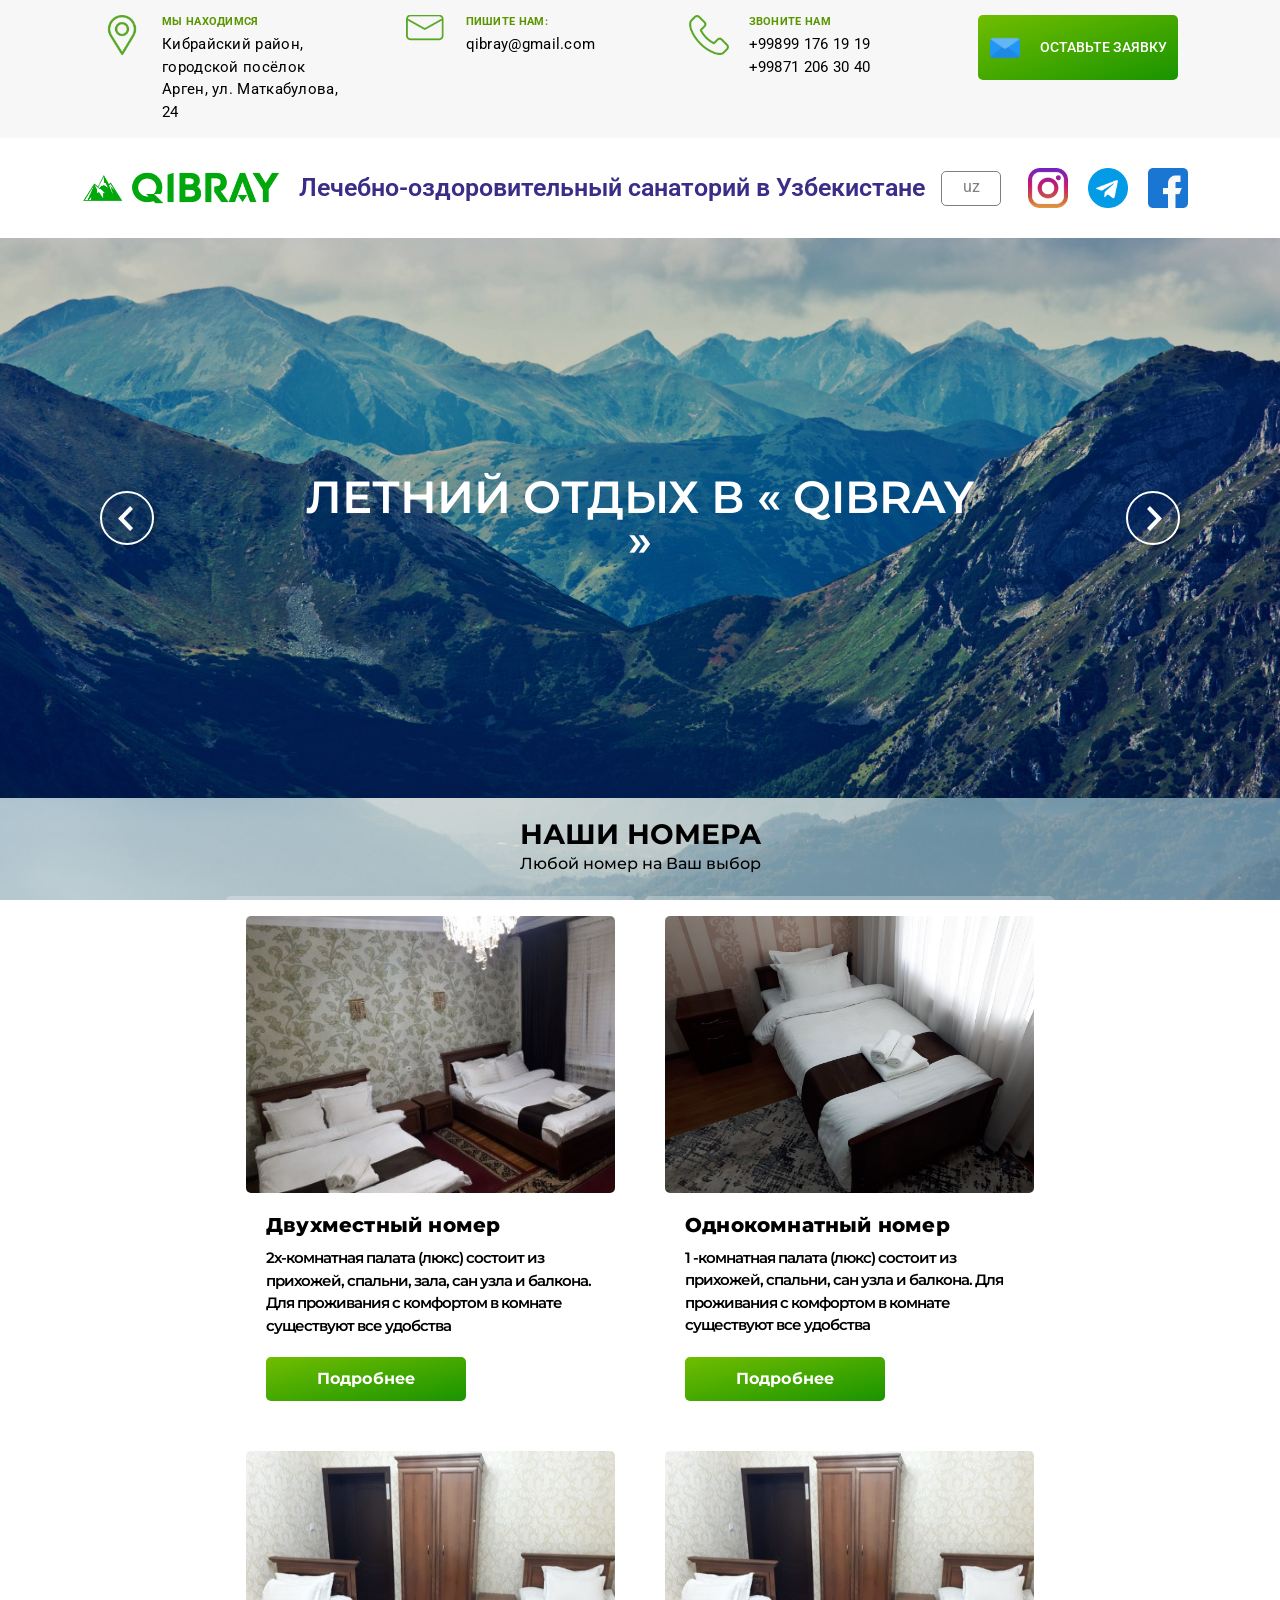
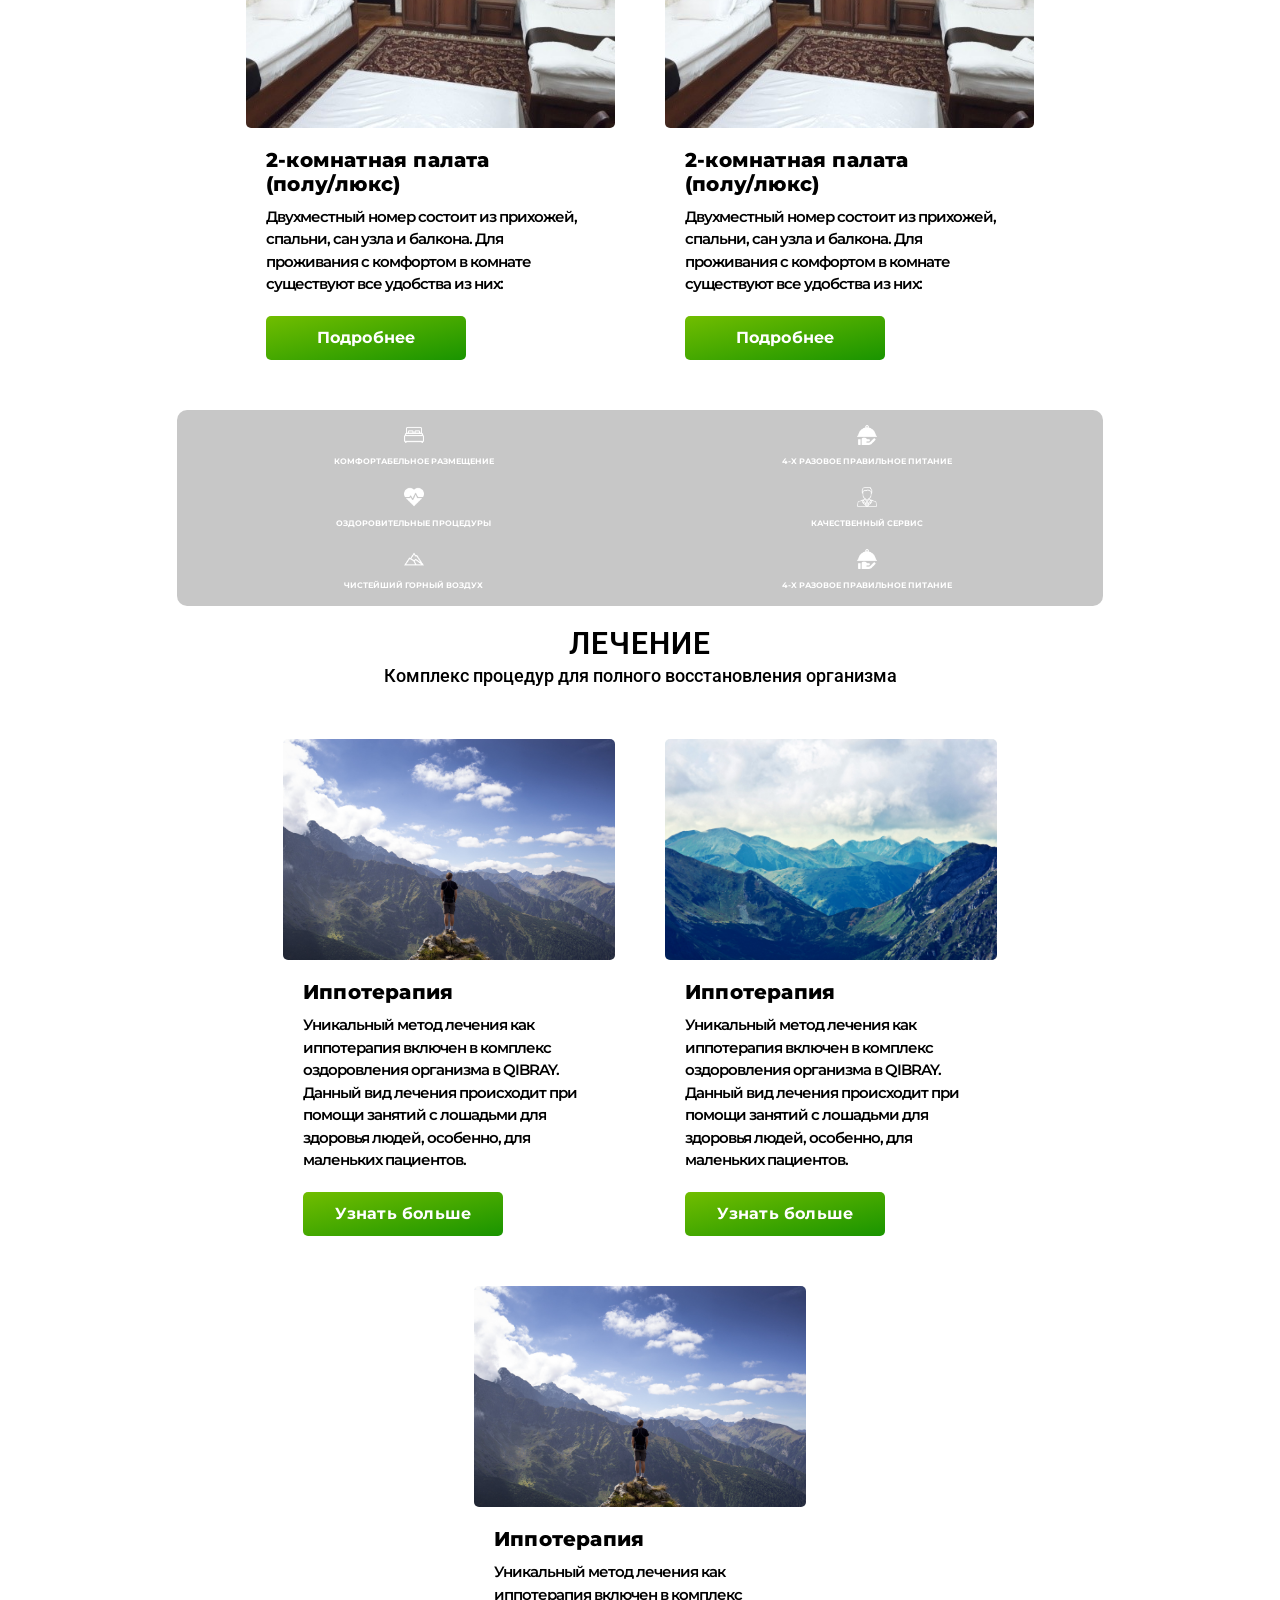
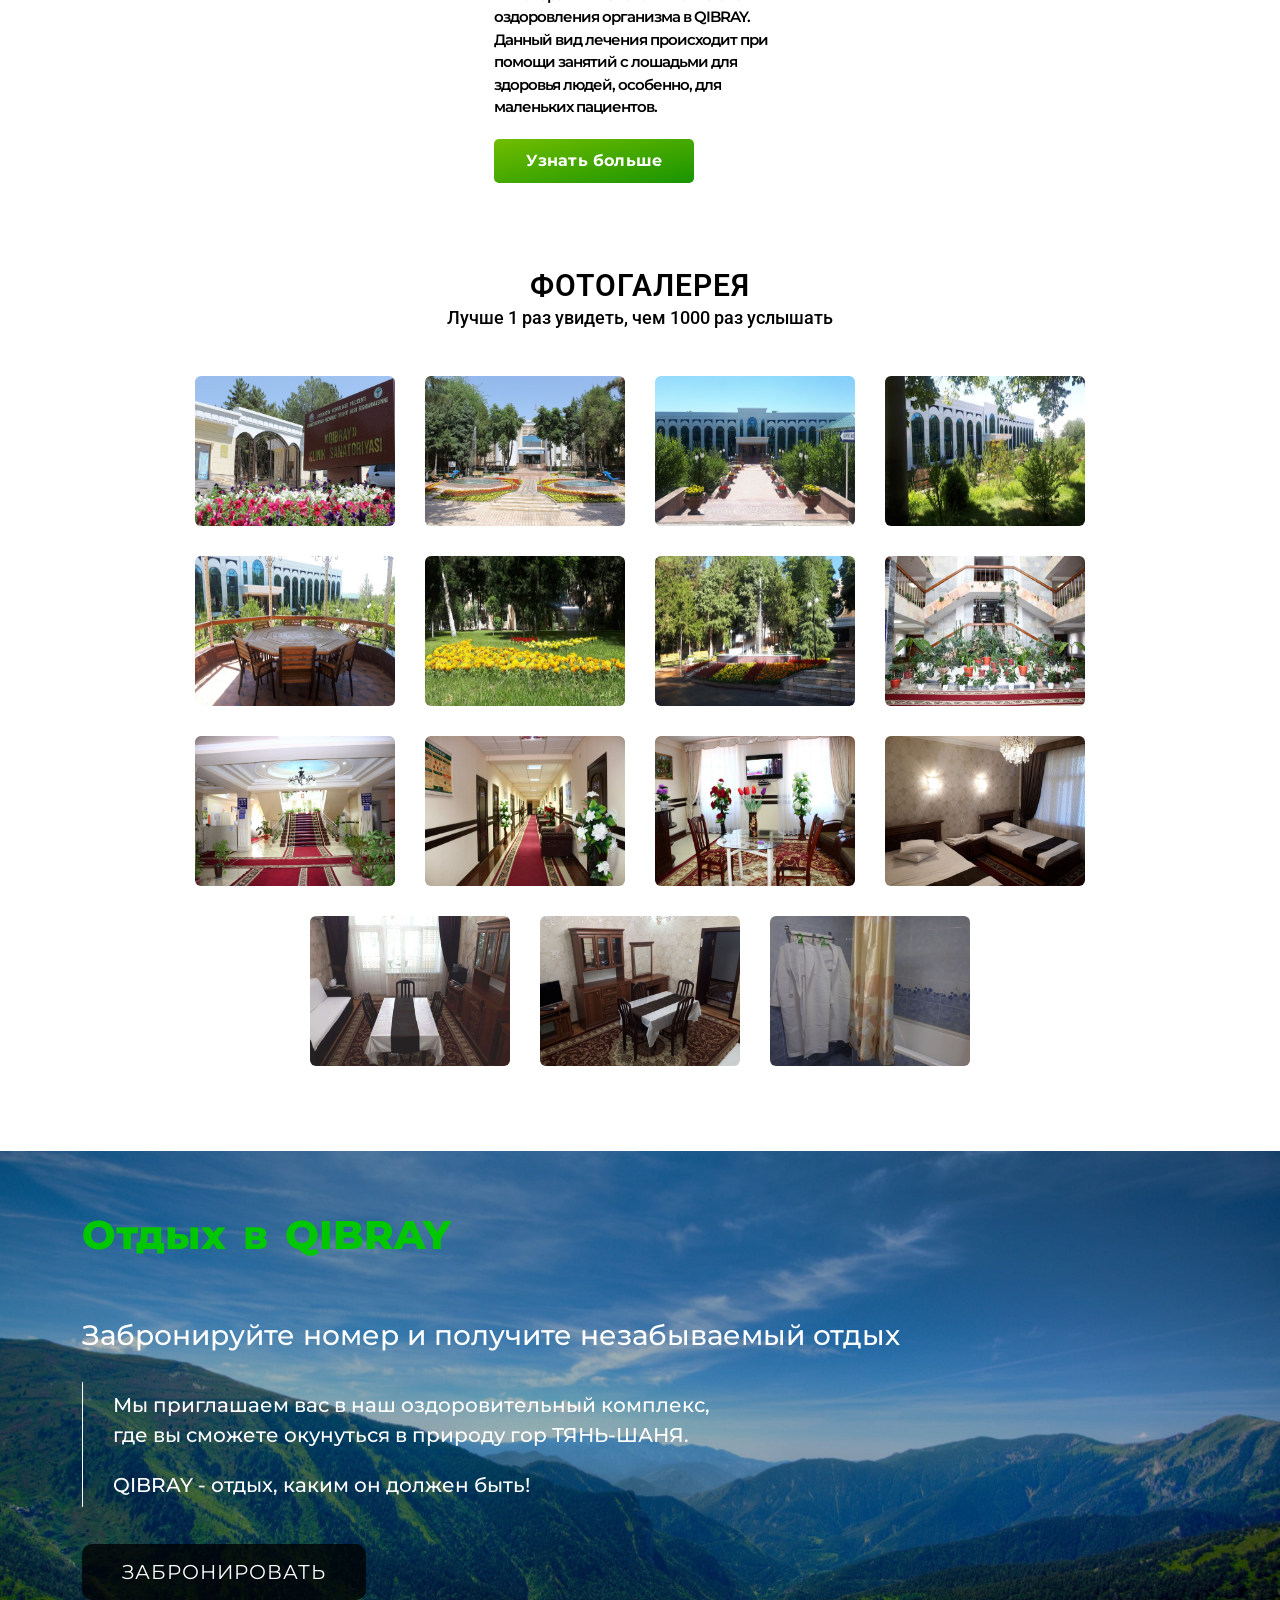
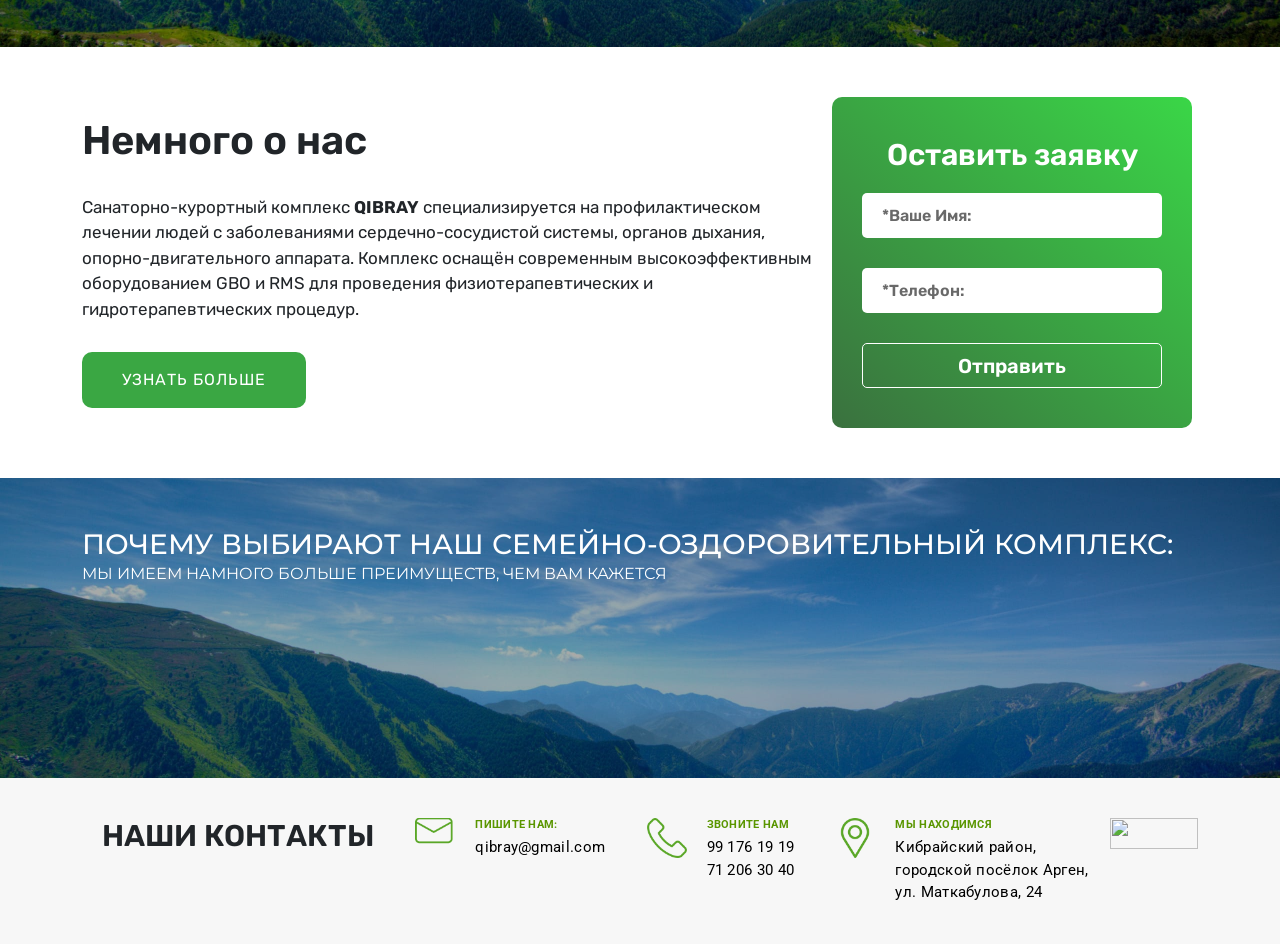
==== html/index.html @ 4b9862e5 "change link instagram" ====
<!DOCTYPE html>
<html lang="ru">

<head>
    <meta charset="UTF-8">
    <!-- <meta name="theme-color" content="#1e1043"> -->
    <meta name="theme-color" content="#201F1F">
    <meta name="msapplication-navbutton-color" content="#201F1F">
    <meta name="apple-mobile-web-app-status-bar-style" content="#201F1F">
    <meta name="viewport" content="width=device-width, initial-scale=1.0">
    <meta content="QIBRAy, Санаторий">
    <link rel="shortcut icon" href="img/logotitle1.png" />
    <title>Qibray - Санаторий</title>
    <!-- ===========CCЫЛКИ================= -->
    <script src="https://cdn.jsdelivr.net/npm/js-cookie@2/src/js.cookie.min.js"></script>
    <link href="https://cdn.jsdelivr.net/npm/bootstrap@5.0.2/dist/css/bootstrap.min.css" rel="stylesheet"
        integrity="sha384-EVSTQN3/azprG1Anm3QDgpJLIm9Nao0Yz1ztcQTwFspd3yD65VohhpuuCOmLASjC" crossorigin="anonymous">
    <link rel="stylesheet" href="https://unpkg.com/swiper/swiper-bundle.css" />
    <link rel="stylesheet" href="https://unpkg.com/swiper/swiper-bundle.min.css" />

    <script src="https://unpkg.com/swiper/swiper-bundle.js"></script>
    <script src="https://unpkg.com/swiper/swiper-bundle.min.js"></script>
    <!-- ===========ШРИФТЫ================= -->
    <link rel="preconnect" href="https://fonts.googleapis.com">
    <link rel="preconnect" href="https://fonts.gstatic.com" crossorigin>
    <link href="https://fonts.googleapis.com/css2?family=Roboto:wght@500&display=swap" rel="stylesheet">
    <!-- font-family: 'Roboto', sans-serif; -->
    <link rel="preconnect" href="https://fonts.googleapis.com">
    <link rel="preconnect" href="https://fonts.gstatic.com" crossorigin>
    <link href="https://fonts.googleapis.com/css2?family=Lobster&display=swap" rel="stylesheet">
    <!-- font-family: 'Lobster', cursive; -->
    <link rel="preconnect" href="https://fonts.googleapis.com">
    <link rel="preconnect" href="https://fonts.gstatic.com" crossorigin>
    <link href="https://fonts.googleapis.com/css2?family=Source+Sans+Pro:wght@600&display=swap" rel="stylesheet">
    <!-- font-family: 'Source Sans Pro', sans-serif; -->
    <link rel="preconnect" href="https://fonts.googleapis.com">
    <link rel="preconnect" href="https://fonts.gstatic.com" crossorigin>
    <link href="https://fonts.googleapis.com/css2?family=Rubik:wght@400&display=swap" rel="stylesheet">
    <!-- font-family: 'Rubik', sans-serif; -->
    <link rel="preconnect" href="https://fonts.googleapis.com">
    <link rel="preconnect" href="https://fonts.gstatic.com" crossorigin>
    <link href="https://fonts.googleapis.com/css2?family=Montserrat:wght@300;400;500;600;700;800;900&display=swap"
        rel="stylesheet">
    <!-- font-family: 'Montserrat', sans-serif; -->
    <!-- ============================================== -->
    <link rel="stylesheet" href="https://cdn.jsdelivr.net/npm/@fancyapps/ui/dist/fancybox.css" />

    <link rel="stylesheet" href="css/style-min.css">
    <link rel="stylesheet" href="css/menu.css">
    <!-- <link rel="stylesheet" href="css/animate.css"> -->

    <script defer src="js/jquery-3.2.1.min.js"></script>
    <script defer src="js/script.js"></script>
    <script src="https://cdn.jsdelivr.net/npm/@fancyapps/ui@4.0/dist/fancybox.umd.js"></script>

    <script src="js/wow.min.js"></script>
    <script>
        new WOW({
            mobile: false,       // default
        }).init();
    </script>
</head>

<body>

    <div class="header">
        <content>
            <input id="hamburger" class="hamburger" type="checkbox" />
            <label class="hamburger" for="hamburger">
                <i></i>
                <text>
                    <close>close</close>
                    <open>Меню</open>
                </text>
            </label>
            
            <div class="drawer-list">
                <ul>
                    <li><a class="social_ico" href="#"><img src="img/soc1.png" alt="">INSTAGRAM </a></li>
                    <li><a class="social_ico" href="https://t.me/qibraysanatoriy_bot"><img src="img/soc2.png" alt="">TELEGRAM </a></li>
                    <li><a class="social_ico" href="https://t.me/qibraysanatoriy_bot"><img src="img/soc3.png" alt="">FACEBOOK </a></li>
                </ul>
            </div>
        </content>
    </div>

    <header>

        <div class="header_info">
            <div class="container">
                <div class="hid col-3">
                    <div class="hid_icon"><img src="img/placeholder (1).png" alt=""></div>
                    <div class="hid_text">
                        <h3>МЫ НАХОДИМСЯ</h3>
                        <p>Кибрайский район, городской посёлок Арген, ул. Маткабулова, 24
                        </p>
                    </div>
                </div>
                <div class="hid col-3">
                    <div class="hid_icon"><img src="img/letter.png" alt=""></div>
                    <div class="hid_text">
                        <h3>
                            ПИШИТЕ НАМ:</h3>
                        <p>qibray@gmail.com
                        </p>
                    </div>
                </div>
                <div class="hid col-3">
                    <div class="hid_icon"><img src="img/telephone.png" alt=""></div>
                    <div class="hid_text">
                        <h3>звоните НАМ</h3>

                        <p>
                            +99899 176 19 19 <br>
                            +99871 206 30 40
                        </p>
                    </div>
                </div>
                <div class="hid col-3">
                    <a href="#about">
                        <div class="hid_icon"><img src="img/email.png" alt=""></div>
                        <h3>Оставьте заявку</h3>
                    </a>
                </div>

            </div>
        </div>
        <nav class="header_nav">
            <div class="container">
                <div class="logo"><img src="img/logo.png" alt=""></div>
                <h3 class="menu_h3">Лечебно-оздоровительный санаторий в Узбекистане</h3>
                <a href="#" class="lang">uz</a>
                <div class="nav_media">
                    <a href="#" class="nav_icon"><img src="img/soc1.png" alt=""></a>
                    <a href="https://t.me/qibraysanatoriy_bot" class="nav_icon"><img src="img/soc2.png" alt=""></a>
                    <a href="#" class="nav_icon"><img src="img/soc3.png" alt=""></a>
                </div>
            </div>


            <!-- <div class="social-media">
                    <a class="social" href="#"><img title="INSTAGRAM" src="img/soc1.png" alt=""></a>
                    <a class="social" href="#"><img title="FACEBOOK" src="img/soc2.png" alt=""></a>
                    <a class="social" href="#"><img title="TELEGRAM" src="img/soc3.png" alt=""></a>
                </div> -->


        </nav>

    </header>
    <main>
        <section class="slider class=" body1_right">
            <!-- <section class="slider class="body1_right parallax-window col-lg-6" data-parallax="scroll"
        data-image-src="./img/photo_2021-06-19_11-27-33.jpg"> -->

            <div class="swiper-container">
                <!-- Additional required wrapper -->
                <div class="swiper-wrapper">
                    <!-- Slides -->
                    <div class="swiper-slide ss1">
                        <!-- <div class="slide-img"><img class="header-slider-image" src="img/Rectangle 7.png" alt="">
                            </div> -->
                        <div class="slide-text">
                            <h4>ЛЕТНИЙ ОТДЫХ В « QIBRAY »</h4>
                            <!-- <p>Функциональные возможности: <br>
                                    • определение потребленного тепла на основании измерения расхода теплоносителя в
                                    прямом или обратном трубопроводах и температур на прямом и обратном трубопроводе;
                                    <br>
                                    • отображение текущей измерительной и архивной информации, а также зафиксированных
                                    нештатных состояний теплосистемы на индикаторе прибора; <br>
                                </p>
                                <a href="#">Подробнее</a> -->
                        </div>
                    </div>
                    <div class="swiper-slide ss2">
                        <!-- <div class="slide-img"><img class="header-slider-image" src="img/Rectangle 7.png" alt="">
                            </div> -->
                        <div class="slide-text">
                            <h4>Санаторий - « Qibray » - это место, где Вы сможете поправить свое здоровье, зарядиться
                                энергией и положительными эмоциями, оздоровиться и подлечиться.</h4>
                            <!-- <p>Функциональные возможности: <br>
                                    • определение потребленного тепла на основании измерения расхода теплоносителя в
                                </p>
                                <a href="#">Подробнее</a> -->
                        </div>
                    </div>
                </div>

                <!-- If we need navigation buttons -->
            </div>
            <div class="swiper-button-prev"><img src="img/arrow-left.png" alt=""></div>
            <div class="swiper-button-next"><img src="img/arrow-right.png" alt=""></div>

        </section>


        <section class="numbers">
            <div class="container">
                <div class="numbers_div row">
                    <div class="left_text">
                        <h3>НАШИ НОМЕРА</h3>
                        <p>Любой номер на Ваш выбор</p>
                    </div>
                    <div class="num_left col-9">
                        <div class="num_item">
                            <img src="img/1lux.jpg" class="card-img-top" alt="...">
                            <div class="num_body">
                                <h3>Двухместный номер</h3>
                                <p>2х-комнатная палата (люкс) состоит из прихожей, спальни, зала, сан узла и балкона.
                                    Для проживания с комфортом в комнате существуют все удобства</p>
                                <a href="2lux.html">Подробнее</a>
                            </div>
                        </div>
                        <div class="num_item">
                            <img src="img/1plux.png" class="card-img-top" alt="...">
                            <div class="num_body">
                                <h3>Однокомнатный номер</h3>
                                <p>1 -комнатная палата (люкс) состоит из прихожей, спальни, сан узла и балкона. 
                                    Для проживания с комфортом в комнате существуют все удобства</p>
                                <a href="1lux.html">Подробнее</a>
                            </div>
                        </div>
                        <div class="num_item">
                            <img src="img/1polulux.jpg" class="card-img-top" alt="...">
                            <div class="num_body">
                                <h3>2-комнатная палата <br>(полу/люкс)</h3>
                                <p>Двухместный номер состоит из прихожей, спальни, сан узла и балкона.
                                    Для проживания с комфортом в комнате существуют все удобства из них:
                                    </p>
                                <a href="2polulux.html">Подробнее</a>
                            </div>
                        </div>
                        <div class="num_item">
                            <img src="img/1polulux.jpg" class="card-img-top" alt="...">
                            <div class="num_body">
                                <h3>2-комнатная палата <br>(полу/люкс)</h3>
                                <p>Двухместный номер состоит из прихожей, спальни, сан узла и балкона.
                                    Для проживания с комфортом в комнате существуют все удобства из них:
                                    </p>
                                <a href="2polulux.html">Подробнее</a>
                            </div>
                        </div>
                        

                    </div>
                    <div class="num_right2">

                        <div class="nr_div">
                            <div class="nr_icon">
                                <img src="img/double-bed.png" alt="">
                                <p>Комфортабельное размещение</p>
                            </div>
                            <div class="nr_icon">
                                <img src="img/restaurant.png" alt="">
                                <p>4-x разовое правильное питание</p>
                            </div>
                            <div class="nr_icon">
                                <img src="img/cardiogram.png" alt="">
                                <p>Оздоровительные процедуры</p>
                            </div>
                            <div class="nr_icon">
                                <img src="img/manager.png" alt="">
                                <p>Качественный сервис</p>
                            </div>
                            <div class="nr_icon">
                                <img src="img/mountain.png" alt="">
                                <p>Чистейший горный воздух</p>
                            </div>
                            <div class="nr_icon">
                                <img src="img/restaurant.png" alt="">
                                <p>4-x разовое правильное питание</p>
                            </div>
                        </div>
                    </div>
                    <div class="num_right col-3">
                        <h3>НАШИ НОМЕРА</h3>
                        <p>Любой номер на Ваш выбор</p>

                        <div class="nr_div">
                            <div class="nr_icon">
                                <img src="img/double-bed.png" alt="">
                                <p>Комфортабельное размещение</p>
                            </div>
                            <div class="nr_icon">
                                <img src="img/restaurant.png" alt="">
                                <p>4-x разовое правильное питание</p>
                            </div>
                            <div class="nr_icon">
                                <img src="img/cardiogram.png" alt="">
                                <p>Оздоровительные процедуры</p>
                            </div>
                            <div class="nr_icon">
                                <img src="img/manager.png" alt="">
                                <p>Качественный сервис</p>
                            </div>
                            <div class="nr_icon">
                                <img src="img/mountain.png" alt="">
                                <p>Чистейший горный воздух</p>
                            </div>
                        </div>
                    </div>
                </div>

                <div class="health">
                    <div class="health_txt">
                        <h3>ЛЕЧЕНИЕ</h3>
                        <p>Комплекс процедур для полного восстановления организма</p>
                    </div>

                    <div class="health_div">

                        <div class="num_item col-4">
                            <img src="img/man-1209275_1920.jpg" class="card-img-top" alt="...">
                            <div class="num_body">
                                <h3>Иппотерапия</h3>
                                <p>Уникальный метод лечения как иппотерапия включен в комплекс оздоровления организма в
                                    QIBRAY. Данный вид лечения происходит при помощи занятий с лошадьми для
                                    здоровья людей, особенно, для маленьких пациентов. </p>
                                <a href="#">Узнать больше </a>
                            </div>
                        </div>
                        <div class="num_item col-4">
                            <img src="img/mountains-nature-landscape-min.jpg" class="card-img-top" alt="...">
                            <div class="num_body">
                                <h3>Иппотерапия</h3>
                                <p>Уникальный метод лечения как иппотерапия включен в комплекс оздоровления организма в
                                    QIBRAY. Данный вид лечения происходит при помощи занятий с лошадьми для
                                    здоровья людей, особенно, для маленьких пациентов. </p>
                                <a href="#">Узнать больше </a>
                            </div>
                        </div>
                        <div class="num_item col-4">
                            <img src="img/man-1209275_1920.jpg" class="card-img-top" alt="...">
                            <div class="num_body">
                                <h3>Иппотерапия</h3>
                                <p>Уникальный метод лечения как иппотерапия включен в комплекс оздоровления организма в
                                    QIBRAY. Данный вид лечения происходит при помощи занятий с лошадьми для
                                    здоровья людей, особенно, для маленьких пациентов. </p>
                                <a href="#">Узнать больше </a>
                            </div>
                        </div>

                    </div>

                </div>

                <div class="galery">
                    <div class="health_txt">
                        <h3>ФОТОГАЛЕРЕЯ</h3>
                        <p> Лучше 1 раз увидеть, чем 1000 раз услышать </p>
                    </div>

                    <div class="gallery_div flex flex-wrap justify-center max-w-5xl mx-auto px-6">
                        <a data-fancybox="gallery" href="img/galery1.jpg">
                            <img class="rounded" src="img/galery1.jpg" alt="">
                        </a>       
                        <a data-fancybox="gallery" href="img/galery2.jpg">
                            <img class="rounded" src="img/galery2.jpg" alt="">
                        </a>
                        <a data-fancybox="gallery" href="img/galery3.jpg">
                            <img class="rounded" src="img/galery3.jpg" alt="">
                        </a>       
                        <a data-fancybox="gallery" href="img/galery4.jpg">
                            <img class="rounded" src="img/galery4.jpg" alt="">
                        </a>
                        <a data-fancybox="gallery" href="img/galery5.jpg">
                            <img class="rounded" src="img/galery5.jpg" alt="">
                        </a>       
                        <a data-fancybox="gallery" href="img/galery6.jpg">
                            <img class="rounded" src="img/galery6.jpg" alt="">
                        </a>
                        <a data-fancybox="gallery" href="img/galery7.jpg">
                            <img class="rounded" src="img/galery7.jpg" alt="">
                        </a>       
                        <a data-fancybox="gallery" href="img/galery8.jpg">
                            <img class="rounded" src="img/galery8.jpg" alt="">
                        </a>
                        <a data-fancybox="gallery" href="img/galery9.jpg">
                            <img class="rounded" src="img/galery9.jpg" alt="">
                        </a>       
                        <a data-fancybox="gallery" href="img/galery10.jpg">
                            <img class="rounded" src="img/galery10.jpg" alt="">
                        </a>
                        <a data-fancybox="gallery" href="img/galery11.jpg">
                            <img class="rounded" src="img/galery11.jpg" alt="">
                        </a>
                        <a data-fancybox="gallery" href="img/galery12.jpg">
                            <img class="rounded" src="img/galery12.jpg" alt="">
                        </a>       
                        <a data-fancybox="gallery" href="img/galery13.jpg">
                            <img class="rounded" src="img/galery13.jpg" alt="">
                        </a>
                        <a data-fancybox="gallery" href="img/galery14.jpg">
                            <img class="rounded" src="img/galery14.jpg" alt="">
                        </a>       
                        <a data-fancybox="gallery" href="img/galery15.jpg">
                            <img class="rounded" src="img/galery15.jpg" alt="">
                        </a>
                        
                    </div>
                    <!-- <a href="#">Смотреть все фото</a> -->
                </div>

            </div>
        </section>



        <section class="rest">
            <div class="container">
                <div class="rest_div">
                    <h2>Отдых в QIBRAY</h2>
                    <h3>Забронируйте номер и получите незабываемый отдых</h3>
                    <div class="rest_p">
                        <div class="rest_p_left"></div>
                        <div class="rest_p_right">
                            <p>Мы приглашаем вас в наш оздоровительный комплекс, <br> где вы сможете окунуться в природу
                                гор
                                ТЯНЬ-ШАНЯ.

                            </p>
                            <p>
                                QIBRAY - отдых, каким он должен быть!
                            </p>
                        </div>
                    </div>
                    <div class="rest_button">
                        <a href="#about">Забронировать</a>
                    </div>
                </div>
            </div>
        </section>



        <section id="about" class="about">
            <div class="container">
                <div class="about_left col-8">
                    <h3>Немного о нас</h3>
                    <p>Санаторно-курортный комплекс <b>QIBRAY</b> специализируется на профилактическом лечении людей с
                        заболеваниями сердечно-сосудистой системы, органов дыхания, опорно-двигательного аппарата.
                        Комплекс оснащён современным высокоэффективным оборудованием GBO и RMS для проведения
                        физиотерапевтических и гидротерапевтических процедур.</p>
                    <a href="#">Узнать больше</a>
                </div>
                <div class="about_right col-4">
                    <form action="">
                        <h3>Оставить заявку</h3>
                        <input type="text" placeholder="*Ваше Имя:">
                        <input type="text" placeholder="*Телефон:">
                        <button type="submit">Отправить</button>
                    </form>
                </div>
            </div>
        </section>



        <script type="text/javascript" charset="utf-8" async
            src="https://api-maps.yandex.ru/services/constructor/1.0/js/?um=constructor%3A19aa4074fd13e73448bd9f8eef3f9282cca11b178b167b86e847f05839a9872f&amp;width=100%25&amp;height=400&amp;lang=ru_RU&amp;scroll=false"></script>

        <section class="contact">

        </section>

        <section class="otz">
            <div class="container">

            </div>
        </section>

        <section class="why">
            <div class="why_bg">
                <div class="container">
                    <h3>ПОЧЕМУ ВЫБИРАЮТ НАШ
                        СЕМЕЙНО-ОЗДОРОВИТЕЛЬНЫЙ КОМПЛЕКС:</h3>
                    <p>МЫ ИМЕЕМ НАМНОГО БОЛЬШЕ ПРЕИМУЩЕСТВ, ЧЕМ ВАМ КАЖЕТСЯ</p>

                    <div class="why_container">

                        

                    </div>
                </div>
            </div>
        </section>

        <div class="footer_info">
            <div class="container">
                <div class="hid ">
                    <h2>НАШИ
                        КОНТАКТЫ</h2>
                </div>
                <div class="hid ">
                    <div class="hid_icon"><img src="img/letter.png" alt=""></div>
                    <div class="hid_text">
                        <h3>
                            ПИШИТЕ НАМ:</h3>
                        <p>qibray@gmail.com
                        </p>
                    </div>
                </div>
                <div class="hid ">
                    <div class="hid_icon"><img src="img/telephone.png" alt=""></div>
                    <div class="hid_text">
                        <h3>звоните НАМ</h3>

                        <p>
                            99 176 19 19 <br>
                            71 206 30 40
                        </p>
                    </div>
                </div>
                <div class="hid ">
                    <div class="hid_icon"><img src="img/placeholder (1).png" alt=""></div>
                    <div class="hid_text">
                        <h3>МЫ НАХОДИМСЯ</h3>
                        <p>Кибрайский район, <br> городской посёлок Арген, <br> ул. Маткабулова, 24
                        </p>
                    </div>
                </div>
                <!--LiveInternet counter--><a href="https://www.liveinternet.ru/click"
target="_blank"><img id="licnt54A3" width="88" height="31" style="border:0" 
title="LiveInternet: показано число просмотров за 24 часа, посетителей за 24 часа и за сегодня"
src="[data-uri]"
alt=""/></a><script>(function(d,s){d.getElementById("licnt54A3").src=
"https://counter.yadro.ru/hit?t15.6;r"+escape(d.referrer)+
((typeof(s)=="undefined")?"":";s"+s.width+"*"+s.height+"*"+
(s.colorDepth?s.colorDepth:s.pixelDepth))+";u"+escape(d.URL)+
";h"+escape(d.title.substring(0,150))+";"+Math.random()})
(document,screen)</script><!--/LiveInternet-->


            </div>
        </div>




    </main>



    <!-- ============================================== -->


    <script src="https://ajax.googleapis.com/ajax/libs/jquery/1.11.0/jquery.min.js"></script>
    <script src="js/parallax.min.js"></script>

    <script src="https://code.jquery.com/jquery-3.2.1.slim.min.js"
        integrity="sha384-KJ3o2DKtIkvYIK3UENzmM7KCkRr/rE9/Qpg6aAZGJwFDMVNA/GpGFF93hXpG5KkN"
        crossorigin="anonymous"></script>
    <script src="https://cdn.jsdelivr.net/npm/bootstrap@5.0.2/dist/js/bootstrap.bundle.min.js"
        integrity="sha384-MrcW6ZMFYlzcLA8Nl+NtUVF0sA7MsXsP1UyJoMp4YLEuNSfAP+JcXn/tWtIaxVXM"
        crossorigin="anonymous"></script>



</body>

</html>
---- html/css/style-min.css ----
*{margin:0;padding:0;-webkit-box-sizing:border-box!important;box-sizing:border-box!important}html::-webkit-scrollbar{width:7px;background-color:#000}html::-webkit-scrollbar-thumb{border-radius:10px;background-color:#fff}h1,h2,h3,h4,h5,p{margin-bottom:0}body{background-attachment:fixed}.parallax-window{background:0 0}.hamburger,.menu{color:#000!important}.hamburger__label::before{background:#000!important}.bg-light,.navbar-light{background:0 0!important}.menu__link:hover{color:#ffe600;text-decoration:none}.header{display:none}header .header_info{padding:15px 0;background:rgba(206,206,206,.171)}header .header_info .container{display:-webkit-box;display:-ms-flexbox;display:flex;-webkit-box-pack:justify;-ms-flex-pack:justify;justify-content:space-between;-webkit-box-align:start;-ms-flex-align:start;align-items:flex-start}header .header_info .container .hid{-webkit-box-align:start;-ms-flex-align:start;align-items:flex-start;padding:0 20px}header .header_info .container .hid .hid_icon,header .header_info .container .hid a .hid_icon{margin-right:20px}header .header_info .container .hid .hid_icon img{width:40px;height:40px}header .header_info .container .hid,header .header_info .container .hid .hid_text,header .header_info .container .hid a{display:-webkit-box;display:-ms-flexbox;display:flex;-webkit-box-pack:center;-ms-flex-pack:center;justify-content:center}header .header_info .container .hid .hid_text{-webkit-box-align:start;-ms-flex-align:start;align-items:flex-start;-webkit-box-orient:vertical;-webkit-box-direction:normal;-ms-flex-direction:column;flex-direction:column}header .header_info .container .hid .hid_text h3{font-family:'Roboto',sans-serif;color:#5a9600;letter-spacing:.3px;text-transform:uppercase;font-size:11px;font-weight:700;margin-bottom:5px}header .header_info .container .hid .hid_text p{font-family:'Roboto',sans-serif;color:#000;letter-spacing:.3px;font-size:15px;font-weight:400}header .header_info .container .hid a{height:65px;width:200px;background:-webkit-gradient(linear,left top,right bottom,from(#71bd00),to(#199400));background:-o-linear-gradient(top left,#71bd00 0,#199400 100%);background:linear-gradient(to bottom right,#71bd00 0,#199400 100%);text-decoration:none;border-radius:5px;-webkit-box-align:center;-ms-flex-align:center;align-items:center}.footer_info .container .hid a .hid_icon img,header .header_info .container .hid a .hid_icon img{width:30px;height:30px}.footer_info .container .hid a h3,header .header_info .container .hid a h3{font-size:14px;color:#fff;font-family:'Roboto',sans-serif;text-transform:uppercase}.numbers .container .numbers_div .num_left .num_item .num_body a:hover,header .header_info .container .hid a:hover{background:-webkit-gradient(linear,left top,right bottom,from(#199400),to(#71bd00));background:-o-linear-gradient(top left,#199400 0,#71bd00 100%);background:linear-gradient(to bottom right,#199400 0,#71bd00 100%)}header .header_info .container .hid:last-child{display:-webkit-box;display:-ms-flexbox;display:flex;-webkit-box-pack:end;-ms-flex-pack:end;justify-content:flex-end;-webkit-box-align:center;-ms-flex-align:center;align-items:center}header .header_nav{padding:10px;width:100%}header .header_nav .container{display:-webkit-box;display:-ms-flexbox;display:flex;-webkit-box-pack:justify;-ms-flex-pack:justify;justify-content:space-between;-webkit-box-align:center;-ms-flex-align:center;align-items:center;-ms-flex-wrap:wrap;flex-wrap:wrap}header .header_nav .container .lang{text-decoration:none;width:60px;padding-bottom:2px;height:35px;text-align:center;border:1px #7f7f7f solid;border-radius:5px;color:#7f7f7f;font-family:'Roboto',sans-serif;font-size:16px;-webkit-transition:.3s;-o-transition:.3s;transition:.3s}header .header_nav .container .lang:hover{background:#7f7f7f;color:#fff}header .header_nav .container .lang,header .header_nav .logo,header .header_nav .nav_media{display:-webkit-box;display:-ms-flexbox;display:flex;-webkit-box-pack:center;-ms-flex-pack:center;justify-content:center;-webkit-box-align:center;-ms-flex-align:center;align-items:center}header .header_nav .logo img{width:200px;height:80px}header .header_nav h3{font-family:'Roboto',sans-serif;font-weight:600;font-size:25px;color:#392d88;text-align:center}header .header_nav .nav_media .nav_icon{margin-left:10px;margin-right:10px}header .header_nav .nav_media .nav_icon img{width:40px!important;height:40px!important}header .header_nav .social-media{margin-right:80px}header .header_nav .social-media .social img{width:40px;height:40px;margin-left:10px;margin-right:10px}.line1{width:100px;height:10px;background:#fff;margin-bottom:20px}.body1,.body1 .body1_left .body1_dark{display:-webkit-box;display:-ms-flexbox;display:flex}.body1,.body1 .body1_left{-ms-flex-wrap:wrap;flex-wrap:wrap}.body1{-webkit-box-align:center;-ms-flex-align:center;align-items:center;height:500px}.body1 .body1_left{background:url(../img/oziel-gomez-b7TDOdBVewY-unsplash-min-scaled.jpg) 0 0/cover no-repeat;width:50%;height:100%}.body1,.body1 .body1_left .body1_dark,.body1 .body1_left .body1_info{-webkit-box-pack:center;-ms-flex-pack:center;justify-content:center}.body1 .body1_left .body1_dark{background:rgba(0,87,19,.377);-webkit-box-align:start;-ms-flex-align:start;align-items:flex-start;-webkit-box-orient:vertical;-webkit-box-direction:normal;-ms-flex-direction:column;flex-direction:column;padding:30px;width:100%;height:100%}.body1 .body1_left h1{font-family:'Lobster',cursive;font-size:30px;margin-bottom:20px;color:#fff}.body1 .body1_left .body1_info{margin-bottom:20px}.body1 .body1_left .body1_info img{width:35px;height:35px;margin-right:10px}.body1 .body1_left .body1_info a,.body1 .body1_left .body1_info h3{text-decoration:none;color:#fff;font-size:18px;font-weight:700}.body1 .body1_left .body1_info a:hover{color:#ffe600}.body1 .body1_right{height:100%;width:50%;background:url(../img/photo_2021-06-19_11-27-28.jpg) 50% 50%/cover}.plus{height:200px;background:rgba(38,133,0,.356)}.body1 .body1_left .body1_info,.slider .container-fluid,.swiper-container .swiper-wrapper{display:-webkit-box;display:-ms-flexbox;display:flex;-webkit-box-align:center;-ms-flex-align:center;align-items:center}.slider .container-fluid{position:relative;-webkit-box-pack:center;-ms-flex-pack:center;justify-content:center}.plus,.swiper-container{width:100%}.swiper-container .swiper-wrapper{-webkit-box-pack:justify;-ms-flex-pack:justify;justify-content:space-between}.swiper-container .swiper-wrapper .swiper-slide{overflow:visible;max-height:560px;min-height:560px;position:relative;z-index:3;width:100%;padding:25px 80px;-webkit-box-sizing:border-box;box-sizing:border-box}.swiper-container .swiper-wrapper .swiper-slide .slide-img img{max-width:508px;max-height:508px}.swiper-container,.swiper-container .swiper-wrapper .swiper-slide,.swiper-container .swiper-wrapper .swiper-slide .slide-text,.swiper-container .swiper-wrapper .swiper-slide .slide-text a{display:-webkit-box;display:-ms-flexbox;display:flex;-webkit-box-pack:center;-ms-flex-pack:center;justify-content:center;-webkit-box-align:center;-ms-flex-align:center;align-items:center}.swiper-container .swiper-wrapper .swiper-slide .slide-text{position:relative;z-index:3;-webkit-box-orient:vertical;-webkit-box-direction:normal;-ms-flex-direction:column;flex-direction:column;font-family:'Montserrat',sans-serif;width:60%}.swiper-container .swiper-wrapper .swiper-slide .slide-text h4{font-style:normal;font-weight:600;font-size:45px;line-height:43px;color:#fff;text-align:center}.swiper-container .swiper-wrapper .swiper-slide .slide-text p{margin-top:20px;font-style:normal;font-weight:400;font-size:18px;line-height:30px;color:#fff}.swiper-container .swiper-wrapper .swiper-slide .slide-text a{margin-top:20px;width:246px;height:59px;background:#e0e0e0;font-style:normal;font-weight:700;font-size:20px;line-height:30px;color:#000;text-decoration:none;-webkit-transition:.3s;-o-transition:.3s;transition:.3s}.swiper-container .swiper-wrapper .swiper-slide .slide-text a:hover{-webkit-box-shadow:0 0 0 2px #ffcc01;box-shadow:0 0 0 2px #ffcc01}.swiper-container .swiper-wrapper .swiper-slide:after{content:'';position:absolute;top:0;left:0;right:0;bottom:0;background:rgba(0,0,0,.2);z-index:2}.slider{padding:0;position:relative}.ss1{background:url(../img/mountains-nature-landscape-min.jpg) 50% 100%/cover}.ss2{background:url(../img/landscape-336542_1920.jpg) 50% 100%/cover}.swiper-button-next,.swiper-button-prev{top:275px;position:absolute;width:54px;height:54px;background:#ffffff00;border:2px solid #fff;border-radius:50%;-webkit-box-sizing:border-box;box-sizing:border-box;-webkit-box-shadow:2px 2px 4px rgba(0,0,0,.25);box-shadow:2px 2px 4px rgba(0,0,0,.25)}.swiper-button-prev{left:100px;padding-right:3px}.swiper-button-next img,.swiper-button-prev img{width:15px;height:25px}.swiper-button-next{right:100px;padding-left:3px}.swiper-button-next:focus,.swiper-button-prev:focus{outline:0}.left_text,.swiper-button-next::after,.swiper-button-prev::after{display:none}.left_text{-webkit-box-pack:center;-ms-flex-pack:center;justify-content:center;-webkit-box-align:center;-ms-flex-align:center;align-items:center;-webkit-box-orient:vertical;-webkit-box-direction:normal;-ms-flex-direction:column;flex-direction:column;font-family:'Montserrat',sans-serif;margin-bottom:20px}.left_text h3,.numbers .container .numbers_div .num_right h3{font-weight:700;color:#000}.health_txt p,.left_text p,.numbers .container .numbers_div .num_right p{font-weight:500;color:#000}a[data-fancybox] img{cursor:-webkit-zoom-in;cursor:zoom-in}.numbers{padding:20px 0;background:url(../img/beautiful-shot-high-white-hilltops-mountains-covered-fog.jpg) 50% 50%/cover;background-attachment:fixed}.numbers,.numbers .container .numbers_div,.numbers .container .numbers_div .num_left{display:-webkit-box;display:-ms-flexbox;display:flex;-webkit-box-pack:center;-ms-flex-pack:center;justify-content:center;-webkit-box-align:center;-ms-flex-align:center;align-items:center}.numbers .container .numbers_div{margin-bottom:70px}.numbers .container .numbers_div .num_left{z-index:333;margin-top:-150px;-ms-flex-wrap:wrap;flex-wrap:wrap}.health .health_div .num_item,.numbers .container .numbers_div .num_left .num_item{max-width:409px;min-width:350px;padding:20px;margin-left:5px;margin-right:5px;background:rgba(255,255,255,.267);border-radius:5px;margin-bottom:10px}.health .health_div .num_item img,.numbers .container .numbers_div .num_left .num_item img{border-radius:5px;width:100%;height:auto}.numbers .container .numbers_div .num_left .num_item .num_body,.numbers .container .numbers_div .num_right .nr_div .nr_icon{-webkit-box-pack:center;-ms-flex-pack:center;justify-content:center;-webkit-box-orient:vertical;-webkit-box-direction:normal;-ms-flex-direction:column;flex-direction:column}.numbers .container .numbers_div .num_left .num_item .num_body{padding:20px 20px 0;display:-webkit-box;display:-ms-flexbox;display:flex;-webkit-box-align:start;-ms-flex-align:start;align-items:flex-start;letter-spacing:-1px;font-family:'Montserrat',sans-serif}.numbers .container .numbers_div .num_left .num_item .num_body h3{text-align:left;color:#000;font-size:20px;font-weight:800;letter-spacing:.2px;margin-bottom:10px}.numbers .container .numbers_div .num_left .num_item .num_body p{font-family:'Montserrat',sans-serif;text-align:left;font-size:15px;color:#000;font-weight:600;margin-bottom:20px}.health .health_div .num_item .num_body a,.numbers .container .numbers_div .num_left .num_item .num_body a{padding:10px 30px;background:-webkit-gradient(linear,left top,right bottom,from(#71bd00),to(#199400));background:-o-linear-gradient(top left,#71bd00 0,#199400 100%);background:linear-gradient(to bottom right,#71bd00 0,#199400 100%);width:200px;text-decoration:none;color:#fff;font-family:'Montserrat',sans-serif;font-weight:700;letter-spacing:.2px;text-align:center;border-radius:5px;-webkit-transition:.5s;-o-transition:.5s;transition:.5s}.numbers .container .numbers_div .num_right{display:-webkit-box;display:-ms-flexbox;display:flex;-webkit-box-orient:vertical;-webkit-box-direction:normal;-ms-flex-direction:column;flex-direction:column;font-family:'Montserrat',sans-serif}.numbers .container .numbers_div .num_right,.numbers .container .numbers_div .num_right .nr_div,.numbers .container .numbers_div .num_right2{-webkit-box-pack:center;-ms-flex-pack:center;justify-content:center;-webkit-box-align:center;-ms-flex-align:center;align-items:center}.numbers .container .numbers_div .num_right .nr_div{margin-top:30px;width:100%;background:rgba(0,0,0,.219);border-radius:10px;padding:20px 30px;display:-webkit-box;display:-ms-flexbox;display:flex;-webkit-box-orient:vertical;-webkit-box-direction:normal;-ms-flex-direction:column;flex-direction:column}.numbers .container .numbers_div .num_right .nr_div .nr_icon{padding:20px 0}.numbers .container .numbers_div .num_right .nr_div .nr_icon img{width:60px;height:60px;margin-bottom:10px}.numbers .container .numbers_div .num_right .nr_div .nr_icon p,.numbers .container .numbers_div .num_right2 .nr_div .nr_icon p{text-align:center;color:#fff;text-transform:uppercase!important;font-family:'Montserrat',sans-serif;font-weight:700;letter-spacing:0;font-size:15px}.numbers .container .numbers_div .num_right2{padding:0 20px;display:none;font-family:'Montserrat',sans-serif}.numbers .container .numbers_div .num_right2 h3{font-size:19px;font-weight:700;color:#000}.numbers .container .numbers_div .num_right2 p{font-size:16px;font-weight:500;color:#000;text-align:center}.numbers .container .numbers_div .num_right2 .nr_div{margin-top:20px;background:rgba(0,0,0,.219);border-radius:10px;padding:5px 10px;-ms-flex-pack:distribute;justify-content:space-around;-webkit-box-orient:horizontal!important;-webkit-box-direction:normal!important;-ms-flex-direction:row!important;flex-direction:row!important;-ms-flex-wrap:wrap;flex-wrap:wrap}.health .health_div,.numbers .container .numbers_div .num_right .nr_div .nr_icon,.numbers .container .numbers_div .num_right2 .nr_div,.numbers .container .numbers_div .num_right2 .nr_div .nr_icon{display:-webkit-box;display:-ms-flexbox;display:flex;-webkit-box-align:center;-ms-flex-align:center;align-items:center}.health_txt,.numbers .container .numbers_div .num_right2,.numbers .container .numbers_div .num_right2 .nr_div .nr_icon{-webkit-box-orient:vertical;-webkit-box-direction:normal;-ms-flex-direction:column;flex-direction:column}.numbers .container .numbers_div .num_right2 .nr_div .nr_icon{width:50%;-ms-flex-pack:distribute;justify-content:space-around;padding:10px 0}.numbers .container .numbers_div .num_right2 .nr_div .nr_icon img{width:20px;height:20px;margin-bottom:10px}.numbers .container .numbers_div .num_right2 .nr_div .nr_icon p{font-size:8px}.health_txt{font-family:'Roboto',sans-serif;margin-bottom:30px;display:-webkit-box;display:-ms-flexbox;display:flex;-webkit-box-pack:center;-ms-flex-pack:center;justify-content:center;-webkit-box-align:center;-ms-flex-align:center;align-items:center}.health_txt h3{font-size:30px;color:#000;font-weight:600;letter-spacing:1px}.health_txt p{font-size:18px}.health{margin-bottom:55px}.health .health_div{-webkit-box-pack:center!important;-ms-flex-pack:center!important;justify-content:center!important;-ms-flex-wrap:wrap;flex-wrap:wrap}.galery,.health .health_div .num_item .num_body{-ms-flex-pack:center;justify-content:center;-webkit-box-orient:vertical;-webkit-box-direction:normal;-ms-flex-direction:column;flex-direction:column;font-family:'Montserrat',sans-serif}.galery,.galery .galery_div,.health .health_div .num_item .num_body{display:-webkit-box;display:-ms-flexbox;display:flex;-webkit-box-pack:center}.health .health_div .num_item .num_body{padding:20px 20px 0;-webkit-box-align:start;-ms-flex-align:start;align-items:flex-start;letter-spacing:-1px}.health .health_div .num_item .num_body h3{text-align:center;color:#000;font-size:20px;font-weight:800;letter-spacing:.2px;margin-bottom:10px}.health .health_div .num_item .num_body p{font-family:'Montserrat',sans-serif;text-align:left;font-size:15px;color:#000;font-weight:600;margin-bottom:20px}.footer_info .container .hid a:hover,.health .health_div .num_item .num_body a:hover{background:-webkit-gradient(linear,left top,right bottom,from(#199400),to(#71bd00));background:-o-linear-gradient(top left,#199400 0,#71bd00 100%);background:linear-gradient(to bottom right,#199400 0,#71bd00 100%)}.galery,.galery .galery_div{-webkit-box-align:center;-ms-flex-align:center;align-items:center}.galery{margin-bottom:50px}.galery,.galery .health_txt{width:100%}.galery .galery_div{position:relative;-ms-flex-wrap:wrap;flex-wrap:wrap;-ms-flex-pack:distribute!important;justify-content:space-around!important}.galery .gallery_div{-webkit-box-pack:center;-ms-flex-pack:center;justify-content:center}.galery .gallery_div a{max-width:200px;margin:15px;max-height:150px;padding:0;text-decoration:none;content:""}.galery .gallery_div a img{width:200px;height:150px}.galery .gallery_div,.rest,.rest .rest_div .rest_p .rest_p_right{display:-webkit-box;display:-ms-flexbox;display:flex}.galery .gallery_div,.rest,.rest .rest_div .rest_p{-webkit-box-align:center;-ms-flex-align:center;align-items:center}.rest{position:relative;background:url(../img/luxfon.com_1193.jpg) 50% 40%/cover;padding:60px 0;-webkit-box-pack:center;-ms-flex-pack:center;justify-content:center}.rest .rest_div{color:#fff;font-family:'Montserrat',sans-serif;position:relative;z-index:3}.rest .rest_div h2{font-weight:800;word-spacing:5px;letter-spacing:0;margin-bottom:60px;font-size:40px;color:#00c700}.rest .rest_div h3{font-weight:500;margin-bottom:30px}.rest .rest_div .rest_p{display:-webkit-box;display:-ms-flexbox;display:flex;-webkit-box-pack:start;-ms-flex-pack:start;justify-content:flex-start;margin-bottom:50px}.rest .rest_div .rest_p .rest_p_left{height:125px;width:1px;background:#fff;margin-right:30px}.rest .rest_div .rest_p .rest_p_right{height:100%;-webkit-box-pack:justify;-ms-flex-pack:justify;justify-content:space-between;-webkit-box-align:start;-ms-flex-align:start;align-items:flex-start;-webkit-box-orient:vertical;-webkit-box-direction:normal;-ms-flex-direction:column;flex-direction:column;font-size:20px;font-weight:500}.rest .rest_div .rest_p .rest_p_right p:first-child{margin-bottom:20px}.rest:after{content:'';position:absolute;top:0;left:0;right:0;bottom:0;background:rgba(0,0,0,.3);z-index:2}.about .about_left a,.rest_button a{padding:16px 40px;letter-spacing:1px;text-decoration:none;color:#fff;text-transform:uppercase;border-radius:10px}.rest_button a{background:rgba(0,0,0,.774);font-size:20px;-webkit-transition:.5s;-o-transition:.5s;transition:.5s}.about .about_left a:hover,.rest_button a:hover{background:0 0;border:1px #fff solid;margin-left:20px}.about{padding:50px 0;font-family:'Rubik',sans-serif}.about .container{-webkit-box-align:center;-ms-flex-align:center;align-items:center;-ms-flex-wrap:wrap;flex-wrap:wrap}.about .about_left,.about .about_right,.about .about_right form,.about .container{display:-webkit-box;display:-ms-flexbox;display:flex;-webkit-box-pack:center;-ms-flex-pack:center;justify-content:center}.about .about_left{-webkit-box-align:start;-ms-flex-align:start;align-items:flex-start;-webkit-box-orient:vertical;-webkit-box-direction:normal;-ms-flex-direction:column;flex-direction:column}.about .about_left h3{font-weight:600;margin-bottom:30px;font-size:40px}.about .about_left p{font-size:17px;margin-bottom:30px}.about .about_left a{background:rgba(0,141,12,.774);font-size:16px;-webkit-transition:.3s;-o-transition:.3s;transition:.3s}.about .about_left a:hover{border:1px #000 solid;color:#000}.about .about_right,.about .about_right form{-ms-flex-line-pack:center;align-content:center}.about .about_right form{min-width:360px;border-radius:10px;padding:40px 30px;-webkit-box-pack:justify;-ms-flex-pack:justify;justify-content:space-between;-webkit-box-orient:vertical;-webkit-box-direction:normal;-ms-flex-direction:column;flex-direction:column;background:-webkit-gradient(linear,left bottom,right top,from(rgba(0,71,6,.774)),to(rgba(0,202,17,.774)));background:-o-linear-gradient(bottom left,rgba(0,71,6,.774),rgba(0,202,17,.774));background:linear-gradient(to top right,rgba(0,71,6,.774),rgba(0,202,17,.774))}.about .about_right form h3{text-align:center;font-weight:600;margin-bottom:20px;font-size:30px;color:#fff}.about .about_right form input{border-radius:5px;padding:10px 20px;height:45px;width:100%;margin-bottom:30px;outline:0;border:0}.about .about_right form input::-webkit-input-placeholder{color:#696969;font-weight:600}.about .about_right form input::-moz-placeholder{color:#696969;font-weight:600}.about .about_right form input:-ms-input-placeholder,.about .about_right form input::-ms-input-placeholder{color:#696969;font-weight:600}.about .about_right form input::placeholder{color:#696969;font-weight:600}.about .about_right form button{border-radius:5px;height:45px;outline:0;font-weight:600;font-size:20px;background:0 0;border:1px #fff solid;color:#fff;-webkit-transition:.3s;-o-transition:.3s;transition:.3s}.about .about_right form button:hover{background:#fff;color:rgba(0,71,6,.774)}.footer_info{padding:40px 0;background:rgba(206,206,206,.171)}.footer_info .container,.footer_info .container .hid{display:-webkit-box;display:-ms-flexbox;display:flex;-webkit-box-pack:justify;-ms-flex-pack:justify;justify-content:space-between;-webkit-box-align:start;-ms-flex-align:start;align-items:flex-start}.footer_info .container .hid{-webkit-box-pack:start;-ms-flex-pack:start;justify-content:flex-start;padding:0 20px}.footer_info .container .hid h2{font-size:30px;font-family:'Rubik',sans-serif;font-weight:600}.footer_info .container .hid .hid_icon,.footer_info .container .hid a .hid_icon{margin-right:20px}.footer_info .container .hid .hid_icon img{margin:auto;width:40px;height:40px}.footer_info .container .hid .hid_text,.footer_info .container .hid a{display:-webkit-box;display:-ms-flexbox;display:flex;-webkit-box-pack:center;-ms-flex-pack:center;justify-content:center}.footer_info .container .hid .hid_text{-webkit-box-align:start;-ms-flex-align:start;align-items:flex-start;-webkit-box-orient:vertical;-webkit-box-direction:normal;-ms-flex-direction:column;flex-direction:column}.footer_info .container .hid .hid_text h3{font-family:'Roboto',sans-serif;color:#5a9600;letter-spacing:.3px;text-transform:uppercase;font-size:11px;font-weight:700;margin-bottom:5px}.footer_info .container .hid .hid_text p{font-family:'Roboto',sans-serif;color:#000;letter-spacing:.3px;font-size:15px;font-weight:400}.footer_info .container .hid a{height:65px;width:200px;background:-webkit-gradient(linear,left top,right bottom,from(#71bd00),to(#199400));background:-o-linear-gradient(top left,#71bd00 0,#199400 100%);background:linear-gradient(to bottom right,#71bd00 0,#199400 100%);text-decoration:none;border-radius:5px;-webkit-box-align:center;-ms-flex-align:center;align-items:center}.footer_info .container .hid:last-child{display:-webkit-box;display:-ms-flexbox;display:flex;-webkit-box-pack:end;-ms-flex-pack:end;justify-content:flex-end;-webkit-box-align:center;-ms-flex-align:center;align-items:center}.why{display:-webkit-box;display:-ms-flexbox;display:flex;-webkit-box-pack:start;-ms-flex-pack:start;justify-content:flex-start;-webkit-box-align:center;-ms-flex-align:center;align-items:center;-webkit-box-orient:vertical;-webkit-box-direction:normal;-ms-flex-direction:column;flex-direction:column;height:300px;background:url(../img/luxfon.com_1193.jpg) 50% 40%/cover;font-family:'Montserrat',sans-serif;color:#fff}.why .why_bg{padding:50px 0 0;width:100%;height:100%;background:rgba(0,0,0,.335)}.nomera_banner{width:100%;height:300px;-webkit-filter:brightness(.8);filter:brightness(.8)}.nomera{padding:50px 0}.nomera .nomer_line{width:100%;border-bottom:1px solid #797979;margin:10px 0}.nomera .container .nomer{display:-webkit-box;display:-ms-flexbox;display:flex;-webkit-box-align:start;-ms-flex-align:start;align-items:flex-start;-ms-flex-wrap:wrap;flex-wrap:wrap}.nomera .container .nomer .nomer_carousel{width:50%;padding:0 20px;margin-bottom:30px}.nomera .container .nomer .nomer_text,.nomera .container .nomer .nomer_text .price .reserve .btn_reserve{display:-webkit-box;display:-ms-flexbox;display:flex;-webkit-box-pack:center;-ms-flex-pack:center;justify-content:center}.nomera .container .nomer .nomer_text{width:50%;padding:20px 40px 0;-webkit-box-orient:vertical;-webkit-box-direction:normal;-ms-flex-direction:column;flex-direction:column;-webkit-box-align:start;-ms-flex-align:start;align-items:flex-start;font-family:'Rubik',sans-serif}.nomera .container .nomer .nomer_text ul{margin-top:10px}.nomera .container .nomer .nomer_text li{margin-bottom:2px;list-style-type:disc;font-size:14px}.nomera .container .nomer .nomer_text .price{width:100%;display:-webkit-box;display:-ms-flexbox;display:flex}.nomera .container .nomer .nomer_text .price .price_list{padding:10px 20px;font-size:22px;font-style:italic;margin-right:20px}.nomera .container .nomer .nomer_text .price .reserve{display:-webkit-box;display:-ms-flexbox;display:flex;padding:2px 0}.nomera .container .nomer .nomer_text .price .reserve .btn_reserve{padding:10px 20px;font-size:18px;-webkit-box-align:center;-ms-flex-align:center;align-items:center;text-decoration:none;color:#000;background:#fff;border:1px solid #000;-webkit-transition:.3s;-o-transition:.3s;transition:.3s}.nomera .container .nomer .nomer_text .price .reserve .btn_reserve:hover{background:#000;color:#fff}#mainCarousel{width:100%;margin:0 auto 1rem;--carousel-button-color: #000000;--carousel-button-bg: #d4d4d4;--carousel-button-shadow: 0 2px 1px -1px rgb(0 0 0%),
        0 1px 1px 0 rgb(0 0 0 / 14%), 0 1px 3px 0 rgb(0 0 0 / 12%);--carousel-button-svg-width: 20px;--carousel-button-svg-height: 20px;--carousel-button-svg-stroke-width: 2.5}#mainCarousel .carousel__slide{width:100%;padding:0}#mainCarousel .carousel__slide img{width:100%;max-height:405px;-o-object-fit:cover;object-fit:cover}#mainCarousel .carousel__button.is-prev{left:-1.5rem}#mainCarousel .carousel__button.is-next{right:-1.5rem}#mainCarousel .carousel__button:focus{outline:0;-webkit-box-shadow:0 0 0 4px #fff;box-shadow:0 0 0 4px #fff}#thumbCarousel .carousel__slide{opacity:.5;padding:0;margin:.25rem;width:96px;height:64px}#thumbCarousel .carousel__slide img{width:100%;height:100%;-o-object-fit:cover;object-fit:cover;border-radius:4px}#thumbCarousel .carousel__slide.is-nav-selected{opacity:1}@media (max-width:1399px){.numbers_div{display:-webkit-box;display:-ms-flexbox;display:flex;-webkit-box-pack:center;-ms-flex-pack:center;justify-content:center;-webkit-box-align:center;-ms-flex-align:center;align-items:center;-webkit-box-orient:vertical;-webkit-box-direction:normal;-ms-flex-direction:column;flex-direction:column}.num_left{width:100%;margin-top:0!important}.num_right{display:none!important}.num_right2{display:-webkit-box!important;display:-ms-flexbox!important;display:flex!important}.health_txt,.left_text{display:-webkit-box;display:-ms-flexbox;display:flex}.health_txt{-webkit-box-pack:center;-ms-flex-pack:center;justify-content:center;-webkit-box-align:center;-ms-flex-align:center;align-items:center;-webkit-box-orient:vertical;-webkit-box-direction:normal;-ms-flex-direction:column;flex-direction:column}.health_txt p{text-align:center}.numbers_div{margin-bottom:20px!important}}@media (max-width:1199px){.nomera .container .nomer .nomer_carousel{width:100%;position:relative!important}.nomera .container .nomer .nomer_text{width:100%}.about{padding:20px 0!important}.about .container{-webkit-box-orient:vertical;-webkit-box-direction:normal;-ms-flex-direction:column;flex-direction:column}.about .container .about_left{display:-webkit-box;display:-ms-flexbox;display:flex;-webkit-box-pack:center;-ms-flex-pack:center;justify-content:center;-webkit-box-align:center;-ms-flex-align:center;align-items:center;margin-bottom:20px;width:100%!important;padding:0 10px}.about .container .about_left h3{font-size:25px!important;margin-bottom:20px!important}.about .container .about_left p{width:100%;text-align:center}header .header_nav .container{display:-webkit-box!important;display:-ms-flexbox!important;display:flex!important;-ms-flex-pack:distribute!important;justify-content:space-around!important;-webkit-box-align:center!important;-ms-flex-align:center!important;align-items:center!important;-webkit-box-orient:vertical!important;-webkit-box-direction:normal!important;-ms-flex-direction:column!important;flex-direction:column!important}.menu_h3,.nav_media{margin-bottom:30px!important}.swiper-button-next{right:20px!important}.swiper-button-prev{left:20px!important}}@media (max-width:1175px){.slide-text{width:100%!important}.slide-text h4{width:100%;font-size:20px!important}.swiper-button-next,.swiper-button-prev{display:none!important}.swiper-slide{overflow:visible;max-height:300px!important;min-height:300px!important;-webkit-box-align:center!important;-ms-flex-align:center!important;align-items:center!important;padding:10px 20px!important}}@media (max-width:991px){.footer_info{padding:20px 0}.footer_info .container,.footer_info .container .hid{display:-webkit-box;display:-ms-flexbox;display:flex;-webkit-box-orient:vertical;-webkit-box-direction:normal;-ms-flex-direction:column;flex-direction:column}.footer_info .container{-webkit-box-pack:justify;-ms-flex-pack:justify;justify-content:space-between;-webkit-box-align:center;-ms-flex-align:center;align-items:center}.footer_info .container .hid{-webkit-box-pack:center!important;-ms-flex-pack:center!important;justify-content:center!important;padding:0 20px;margin-bottom:20px}.footer_info .container .hid h2{font-size:30px;font-family:'Rubik',sans-serif;font-weight:600}.footer_info .container .hid .hid_icon{margin-right:0!important;margin-bottom:10px!important}.footer_info .container .hid,.footer_info .container .hid .hid_text{-webkit-box-align:center!important;-ms-flex-align:center!important;align-items:center!important}.footer_info .container .hid .hid_text h3,.footer_info .container .hid .hid_text p{text-align:center!important}}@media (max-width:768px){header .header_info{display:none}.nomera{padding:30px 0!important}.nomer_text .price{display:-webkit-box;display:-ms-flexbox;display:flex;-webkit-box-orient:vertical;-webkit-box-direction:normal;-ms-flex-direction:column;flex-direction:column;-webkit-box-align:center;-ms-flex-align:center;align-items:center}}@media (max-width:600px){.header{display:block}.rest .rest_div .rest_p .rest_p_left{display:none}.rest .rest_div .rest_p .rest_p_right{margin:0 auto;width:90%}.rest .rest_div .rest_p .rest_p_right p{text-align:center!important;margin:0 auto}.gallery_div a{width:160px;height:120px;margin:10px!important}.gallery_div a img{width:160px!important;height:120px!important}.galery_div .galery_item img{width:150px!important;height:100px!important}.galery a{padding:10px 20px;font-weight:600;font-size:15px!important}.health,.health_txt{margin-bottom:20px!important}.health_txt{font-family:'Montserrat',sans-serif}.health_txt h3{font-size:19px;font-weight:800}.health_txt p{text-align:center;font-weight:600}header .header_nav .container{display:-webkit-box!important;display:-ms-flexbox!important;display:flex!important;-webkit-box-pack:justify!important;-ms-flex-pack:justify!important;justify-content:space-between!important;-webkit-box-align:center!important;-ms-flex-align:center!important;align-items:center!important;-webkit-box-orient:horizontal!important;-webkit-box-direction:normal!important;-ms-flex-direction:row!important;flex-direction:row!important;width:90%;margin-left:0}.menu_h3,.nav_media{margin-bottom:5px!important}.logo{display:-webkit-box;display:-ms-flexbox;display:flex;-webkit-box-pack:center;-ms-flex-pack:center;justify-content:center;-webkit-box-align:center;-ms-flex-align:center;align-items:center}.logo img{width:100px!important;height:40px!important}.header_nav,.header_nav .container{display:-webkit-box!important;display:-ms-flexbox!important;display:flex!important;-webkit-box-pack:start!important;-ms-flex-pack:start!important;justify-content:flex-start!important}.header_nav .container{-webkit-box-pack:center!important;-ms-flex-pack:center!important;justify-content:center!important;-webkit-box-orient:horizontal!important;-webkit-box-direction:normal!important;-ms-flex-direction:row!important;flex-direction:row!important}.header_nav .container .menu_h3{display:none!important}.header_nav .container .nav_media a img{width:20px!important;height:20px!important}.health_div{padding:0 30px!important}.num_item{max-width:180px!important;padding:10px!important}.num_item .num_body{padding:10px 5px 5px!important}.num_item .num_body h3{text-align:center!important;color:#000;font-size:20px;font-weight:800;letter-spacing:.2px;margin-bottom:10px}.num_item .num_body p{font-size:10px!important;letter-spacing:.1px!important}.num_item .num_body a{padding:5px 10px!important;font-size:15px!important}.rest .rest_div h2{font-size:30px;text-align:center;margin-bottom:10px!important;color:#199700}.rest .rest_div h3{font-size:17px;text-align:center;margin-bottom:30px!important}.health_txt p,.rest_p_right p{font-size:14px}.rest_button{display:-webkit-box;display:-ms-flexbox;display:flex;-webkit-box-pack:center;-ms-flex-pack:center;justify-content:center}.rest_button a{font-size:15px}}@media (max-width:500px){.nomera .container .nomer .nomer_text{padding:20px 30px}}
/*# sourceMappingURL=style-min.css.map */
---- html/css/menu.css ----
html {
  font-family: 'Nunito', sans-serif;
}

open,
close {
  font-family: 'Nunito', sans-serif;
  color: black;
}

ul {
  list-style: none;
  margin: 0;
  padding: 0;
}

.features {
  font-family: 'Nunito', sans-serif;
  font-size: 1rem;
  text-transform: uppercase;
}

.features li {
  width: 100%;
  text-align: center;
  padding: 0.25em;
}

.drawer-list {
  position: fixed;
  right: 0;
  top: 0;
  height: 100vh;
  width: 100vw;
  z-index: 9997;
  -webkit-transform: translate(100vw, 0);
  transform: translate(100vw, 0);
  /* ie workaround */
  -ms-transform: translatex(-100vw);
  -webkit-box-sizing: border-box;
  box-sizing: border-box;
  pointer-events: none;
  padding-top: 125px;
  -webkit-transition: width 475ms ease-out, border-radius 0.8s 0.1s ease, -webkit-transform 450ms ease;
  transition: width 475ms ease-out, border-radius 0.8s 0.1s ease, -webkit-transform 450ms ease;
  -o-transition: width 475ms ease-out, transform 450ms ease, border-radius 0.8s 0.1s ease;
  transition: width 475ms ease-out, transform 450ms ease, border-radius 0.8s 0.1s ease;
  transition: width 475ms ease-out, transform 450ms ease, border-radius 0.8s 0.1s ease, -webkit-transform 450ms ease;
  border-bottom-left-radius: 100vw;
  background-color: #3d88ce;
  background-color: #00000057;
}

.drawer-list ul {
  height: 100%;
  width: 100%;
  margin: 0;
  padding: 0;
  overflow: auto;
  overflow-x: hidden;
  pointer-events: auto;
}

.drawer-list li {

  list-style: none;
  text-transform: uppercase;
  pointer-events: auto;
  white-space: nowrap;
  -webkit-box-sizing: border-box;
  box-sizing: border-box;
  -webkit-transform: translatex(100vw);
  transform: translatex(100vw);
  /* ie workaround */
  -ms-transform: translatex(-100vw);
  font-family: 'Nunito', sans-serif;

}

.drawer-list li:last-child {
  margin-bottom: 2em;
}

.drawer-list li a {
  text-decoration: none;
  color: #FEFEFE;
  text-align: center;
  display: block;
  padding: 1rem;
  font-size: 20px;
}

.drawer-list li a:hover {
  cursor: pointer;
  background-color: #88c2f8;
  background-color: #34393f94;
}

input.hamburger {
  display: none;
}

input.hamburger:checked~.drawer-list {
  -webkit-transform: translatex(0);
  -ms-transform: translatex(0);
  transform: translatex(0);
  border-bottom-left-radius: 0;
}

input.hamburger:checked~.drawer-list li {
  -webkit-transform: translatex(0);
  -ms-transform: translatex(0);
  transform: translatex(0);
}

input.hamburger:checked~.drawer-list li:nth-child(1) {
  -webkit-transition: -webkit-transform 1s 0.08s cubic-bezier(0.29, 1.4, 0.44, 0.96);
  transition: -webkit-transform 1s 0.08s cubic-bezier(0.29, 1.4, 0.44, 0.96);
  -o-transition: transform 1s 0.08s cubic-bezier(0.29, 1.4, 0.44, 0.96);
  transition: transform 1s 0.08s cubic-bezier(0.29, 1.4, 0.44, 0.96);
  transition: transform 1s 0.08s cubic-bezier(0.29, 1.4, 0.44, 0.96), -webkit-transform 1s 0.08s cubic-bezier(0.29, 1.4, 0.44, 0.96);
}

input.hamburger:checked~.drawer-list li:nth-child(2) {
  -webkit-transition: -webkit-transform 1s 0.16s cubic-bezier(0.29, 1.4, 0.44, 0.96);
  transition: -webkit-transform 1s 0.16s cubic-bezier(0.29, 1.4, 0.44, 0.96);
  -o-transition: transform 1s 0.16s cubic-bezier(0.29, 1.4, 0.44, 0.96);
  transition: transform 1s 0.16s cubic-bezier(0.29, 1.4, 0.44, 0.96);
  transition: transform 1s 0.16s cubic-bezier(0.29, 1.4, 0.44, 0.96), -webkit-transform 1s 0.16s cubic-bezier(0.29, 1.4, 0.44, 0.96);
}

input.hamburger:checked~.drawer-list li:nth-child(3) {
  -webkit-transition: -webkit-transform 1s 0.24s cubic-bezier(0.29, 1.4, 0.44, 0.96);
  transition: -webkit-transform 1s 0.24s cubic-bezier(0.29, 1.4, 0.44, 0.96);
  -o-transition: transform 1s 0.24s cubic-bezier(0.29, 1.4, 0.44, 0.96);
  transition: transform 1s 0.24s cubic-bezier(0.29, 1.4, 0.44, 0.96);
  transition: transform 1s 0.24s cubic-bezier(0.29, 1.4, 0.44, 0.96), -webkit-transform 1s 0.24s cubic-bezier(0.29, 1.4, 0.44, 0.96);
}

input.hamburger:checked~.drawer-list li:nth-child(4) {
  -webkit-transition: -webkit-transform 1s 0.32s cubic-bezier(0.29, 1.4, 0.44, 0.96);
  transition: -webkit-transform 1s 0.32s cubic-bezier(0.29, 1.4, 0.44, 0.96);
  -o-transition: transform 1s 0.32s cubic-bezier(0.29, 1.4, 0.44, 0.96);
  transition: transform 1s 0.32s cubic-bezier(0.29, 1.4, 0.44, 0.96);
  transition: transform 1s 0.32s cubic-bezier(0.29, 1.4, 0.44, 0.96), -webkit-transform 1s 0.32s cubic-bezier(0.29, 1.4, 0.44, 0.96);
}

input.hamburger:checked~.drawer-list li:nth-child(5) {
  -webkit-transition: -webkit-transform 1s 0.4s cubic-bezier(0.29, 1.4, 0.44, 0.96);
  transition: -webkit-transform 1s 0.4s cubic-bezier(0.29, 1.4, 0.44, 0.96);
  -o-transition: transform 1s 0.4s cubic-bezier(0.29, 1.4, 0.44, 0.96);
  transition: transform 1s 0.4s cubic-bezier(0.29, 1.4, 0.44, 0.96);
  transition: transform 1s 0.4s cubic-bezier(0.29, 1.4, 0.44, 0.96), -webkit-transform 1s 0.4s cubic-bezier(0.29, 1.4, 0.44, 0.96);
}

input.hamburger:checked~.drawer-list li:nth-child(6) {
  -webkit-transition: -webkit-transform 1s 0.48s cubic-bezier(0.29, 1.4, 0.44, 0.96);
  transition: -webkit-transform 1s 0.48s cubic-bezier(0.29, 1.4, 0.44, 0.96);
  -o-transition: transform 1s 0.48s cubic-bezier(0.29, 1.4, 0.44, 0.96);
  transition: transform 1s 0.48s cubic-bezier(0.29, 1.4, 0.44, 0.96);
  transition: transform 1s 0.48s cubic-bezier(0.29, 1.4, 0.44, 0.96), -webkit-transform 1s 0.48s cubic-bezier(0.29, 1.4, 0.44, 0.96);
}

input.hamburger:checked~.drawer-list li:nth-child(7) {
  -webkit-transition: -webkit-transform 1s 0.56s cubic-bezier(0.29, 1.4, 0.44, 0.96);
  transition: -webkit-transform 1s 0.56s cubic-bezier(0.29, 1.4, 0.44, 0.96);
  -o-transition: transform 1s 0.56s cubic-bezier(0.29, 1.4, 0.44, 0.96);
  transition: transform 1s 0.56s cubic-bezier(0.29, 1.4, 0.44, 0.96);
  transition: transform 1s 0.56s cubic-bezier(0.29, 1.4, 0.44, 0.96), -webkit-transform 1s 0.56s cubic-bezier(0.29, 1.4, 0.44, 0.96);
}

input.hamburger:checked~.drawer-list li:nth-child(8) {
  -webkit-transition: -webkit-transform 1s 0.64s cubic-bezier(0.29, 1.4, 0.44, 0.96);
  transition: -webkit-transform 1s 0.64s cubic-bezier(0.29, 1.4, 0.44, 0.96);
  -o-transition: transform 1s 0.64s cubic-bezier(0.29, 1.4, 0.44, 0.96);
  transition: transform 1s 0.64s cubic-bezier(0.29, 1.4, 0.44, 0.96);
  transition: transform 1s 0.64s cubic-bezier(0.29, 1.4, 0.44, 0.96), -webkit-transform 1s 0.64s cubic-bezier(0.29, 1.4, 0.44, 0.96);
}

input.hamburger:checked~.drawer-list li:nth-child(9) {
  -webkit-transition: -webkit-transform 1s 0.72s cubic-bezier(0.29, 1.4, 0.44, 0.96);
  transition: -webkit-transform 1s 0.72s cubic-bezier(0.29, 1.4, 0.44, 0.96);
  -o-transition: transform 1s 0.72s cubic-bezier(0.29, 1.4, 0.44, 0.96);
  transition: transform 1s 0.72s cubic-bezier(0.29, 1.4, 0.44, 0.96);
  transition: transform 1s 0.72s cubic-bezier(0.29, 1.4, 0.44, 0.96), -webkit-transform 1s 0.72s cubic-bezier(0.29, 1.4, 0.44, 0.96);
}

input.hamburger:checked~.drawer-list li:nth-child(10) {
  -webkit-transition: -webkit-transform 1s 0.8s cubic-bezier(0.29, 1.4, 0.44, 0.96);
  transition: -webkit-transform 1s 0.8s cubic-bezier(0.29, 1.4, 0.44, 0.96);
  -o-transition: transform 1s 0.8s cubic-bezier(0.29, 1.4, 0.44, 0.96);
  transition: transform 1s 0.8s cubic-bezier(0.29, 1.4, 0.44, 0.96);
  transition: transform 1s 0.8s cubic-bezier(0.29, 1.4, 0.44, 0.96), -webkit-transform 1s 0.8s cubic-bezier(0.29, 1.4, 0.44, 0.96);
}

input.hamburger:checked~.drawer-list li:nth-child(11) {
  -webkit-transition: -webkit-transform 1s 0.88s cubic-bezier(0.29, 1.4, 0.44, 0.96);
  transition: -webkit-transform 1s 0.88s cubic-bezier(0.29, 1.4, 0.44, 0.96);
  -o-transition: transform 1s 0.88s cubic-bezier(0.29, 1.4, 0.44, 0.96);
  transition: transform 1s 0.88s cubic-bezier(0.29, 1.4, 0.44, 0.96);
  transition: transform 1s 0.88s cubic-bezier(0.29, 1.4, 0.44, 0.96), -webkit-transform 1s 0.88s cubic-bezier(0.29, 1.4, 0.44, 0.96);
}

input.hamburger:checked~.drawer-list li:nth-child(12) {
  -webkit-transition: -webkit-transform 1s 0.96s cubic-bezier(0.29, 1.4, 0.44, 0.96);
  transition: -webkit-transform 1s 0.96s cubic-bezier(0.29, 1.4, 0.44, 0.96);
  -o-transition: transform 1s 0.96s cubic-bezier(0.29, 1.4, 0.44, 0.96);
  transition: transform 1s 0.96s cubic-bezier(0.29, 1.4, 0.44, 0.96);
  transition: transform 1s 0.96s cubic-bezier(0.29, 1.4, 0.44, 0.96), -webkit-transform 1s 0.96s cubic-bezier(0.29, 1.4, 0.44, 0.96);
}

input.hamburger:checked~.drawer-list li:nth-child(13) {
  -webkit-transition: -webkit-transform 1s 1.04s cubic-bezier(0.29, 1.4, 0.44, 0.96);
  transition: -webkit-transform 1s 1.04s cubic-bezier(0.29, 1.4, 0.44, 0.96);
  -o-transition: transform 1s 1.04s cubic-bezier(0.29, 1.4, 0.44, 0.96);
  transition: transform 1s 1.04s cubic-bezier(0.29, 1.4, 0.44, 0.96);
  transition: transform 1s 1.04s cubic-bezier(0.29, 1.4, 0.44, 0.96), -webkit-transform 1s 1.04s cubic-bezier(0.29, 1.4, 0.44, 0.96);
}

input.hamburger:checked~.drawer-list li:nth-child(14) {
  -webkit-transition: -webkit-transform 1s 1.12s cubic-bezier(0.29, 1.4, 0.44, 0.96);
  transition: -webkit-transform 1s 1.12s cubic-bezier(0.29, 1.4, 0.44, 0.96);
  -o-transition: transform 1s 1.12s cubic-bezier(0.29, 1.4, 0.44, 0.96);
  transition: transform 1s 1.12s cubic-bezier(0.29, 1.4, 0.44, 0.96);
  transition: transform 1s 1.12s cubic-bezier(0.29, 1.4, 0.44, 0.96), -webkit-transform 1s 1.12s cubic-bezier(0.29, 1.4, 0.44, 0.96);
}

input.hamburger:checked~.drawer-list li:nth-child(15) {
  -webkit-transition: -webkit-transform 1s 1.2s cubic-bezier(0.29, 1.4, 0.44, 0.96);
  transition: -webkit-transform 1s 1.2s cubic-bezier(0.29, 1.4, 0.44, 0.96);
  -o-transition: transform 1s 1.2s cubic-bezier(0.29, 1.4, 0.44, 0.96);
  transition: transform 1s 1.2s cubic-bezier(0.29, 1.4, 0.44, 0.96);
  transition: transform 1s 1.2s cubic-bezier(0.29, 1.4, 0.44, 0.96), -webkit-transform 1s 1.2s cubic-bezier(0.29, 1.4, 0.44, 0.96);
}

input.hamburger:checked~.drawer-list li:nth-child(16) {
  -webkit-transition: -webkit-transform 1s 1.28s cubic-bezier(0.29, 1.4, 0.44, 0.96);
  transition: -webkit-transform 1s 1.28s cubic-bezier(0.29, 1.4, 0.44, 0.96);
  -o-transition: transform 1s 1.28s cubic-bezier(0.29, 1.4, 0.44, 0.96);
  transition: transform 1s 1.28s cubic-bezier(0.29, 1.4, 0.44, 0.96);
  transition: transform 1s 1.28s cubic-bezier(0.29, 1.4, 0.44, 0.96), -webkit-transform 1s 1.28s cubic-bezier(0.29, 1.4, 0.44, 0.96);
}

input.hamburger:checked~.drawer-list li:nth-child(17) {
  -webkit-transition: -webkit-transform 1s 1.36s cubic-bezier(0.29, 1.4, 0.44, 0.96);
  transition: -webkit-transform 1s 1.36s cubic-bezier(0.29, 1.4, 0.44, 0.96);
  -o-transition: transform 1s 1.36s cubic-bezier(0.29, 1.4, 0.44, 0.96);
  transition: transform 1s 1.36s cubic-bezier(0.29, 1.4, 0.44, 0.96);
  transition: transform 1s 1.36s cubic-bezier(0.29, 1.4, 0.44, 0.96), -webkit-transform 1s 1.36s cubic-bezier(0.29, 1.4, 0.44, 0.96);
}

input.hamburger:checked~.drawer-list li:nth-child(18) {
  -webkit-transition: -webkit-transform 1s 1.44s cubic-bezier(0.29, 1.4, 0.44, 0.96);
  transition: -webkit-transform 1s 1.44s cubic-bezier(0.29, 1.4, 0.44, 0.96);
  -o-transition: transform 1s 1.44s cubic-bezier(0.29, 1.4, 0.44, 0.96);
  transition: transform 1s 1.44s cubic-bezier(0.29, 1.4, 0.44, 0.96);
  transition: transform 1s 1.44s cubic-bezier(0.29, 1.4, 0.44, 0.96), -webkit-transform 1s 1.44s cubic-bezier(0.29, 1.4, 0.44, 0.96);
}

input.hamburger:checked~.drawer-list li:nth-child(19) {
  -webkit-transition: -webkit-transform 1s 1.52s cubic-bezier(0.29, 1.4, 0.44, 0.96);
  transition: -webkit-transform 1s 1.52s cubic-bezier(0.29, 1.4, 0.44, 0.96);
  -o-transition: transform 1s 1.52s cubic-bezier(0.29, 1.4, 0.44, 0.96);
  transition: transform 1s 1.52s cubic-bezier(0.29, 1.4, 0.44, 0.96);
  transition: transform 1s 1.52s cubic-bezier(0.29, 1.4, 0.44, 0.96), -webkit-transform 1s 1.52s cubic-bezier(0.29, 1.4, 0.44, 0.96);
}

input.hamburger:checked~.drawer-list li:nth-child(20) {
  -webkit-transition: -webkit-transform 1s 1.6s cubic-bezier(0.29, 1.4, 0.44, 0.96);
  transition: -webkit-transform 1s 1.6s cubic-bezier(0.29, 1.4, 0.44, 0.96);
  -o-transition: transform 1s 1.6s cubic-bezier(0.29, 1.4, 0.44, 0.96);
  transition: transform 1s 1.6s cubic-bezier(0.29, 1.4, 0.44, 0.96);
  transition: transform 1s 1.6s cubic-bezier(0.29, 1.4, 0.44, 0.96), -webkit-transform 1s 1.6s cubic-bezier(0.29, 1.4, 0.44, 0.96);
}

input.hamburger:checked~.drawer-list li:nth-child(21) {
  -webkit-transition: -webkit-transform 1s 1.68s cubic-bezier(0.29, 1.4, 0.44, 0.96);
  transition: -webkit-transform 1s 1.68s cubic-bezier(0.29, 1.4, 0.44, 0.96);
  -o-transition: transform 1s 1.68s cubic-bezier(0.29, 1.4, 0.44, 0.96);
  transition: transform 1s 1.68s cubic-bezier(0.29, 1.4, 0.44, 0.96);
  transition: transform 1s 1.68s cubic-bezier(0.29, 1.4, 0.44, 0.96), -webkit-transform 1s 1.68s cubic-bezier(0.29, 1.4, 0.44, 0.96);
}

input.hamburger:checked~.drawer-list li:nth-child(22) {
  -webkit-transition: -webkit-transform 1s 1.76s cubic-bezier(0.29, 1.4, 0.44, 0.96);
  transition: -webkit-transform 1s 1.76s cubic-bezier(0.29, 1.4, 0.44, 0.96);
  -o-transition: transform 1s 1.76s cubic-bezier(0.29, 1.4, 0.44, 0.96);
  transition: transform 1s 1.76s cubic-bezier(0.29, 1.4, 0.44, 0.96);
  transition: transform 1s 1.76s cubic-bezier(0.29, 1.4, 0.44, 0.96), -webkit-transform 1s 1.76s cubic-bezier(0.29, 1.4, 0.44, 0.96);
}

input.hamburger:checked~.drawer-list li:nth-child(23) {
  -webkit-transition: -webkit-transform 1s 1.84s cubic-bezier(0.29, 1.4, 0.44, 0.96);
  transition: -webkit-transform 1s 1.84s cubic-bezier(0.29, 1.4, 0.44, 0.96);
  -o-transition: transform 1s 1.84s cubic-bezier(0.29, 1.4, 0.44, 0.96);
  transition: transform 1s 1.84s cubic-bezier(0.29, 1.4, 0.44, 0.96);
  transition: transform 1s 1.84s cubic-bezier(0.29, 1.4, 0.44, 0.96), -webkit-transform 1s 1.84s cubic-bezier(0.29, 1.4, 0.44, 0.96);
}

input.hamburger:checked~.drawer-list li:nth-child(24) {
  -webkit-transition: -webkit-transform 1s 1.92s cubic-bezier(0.29, 1.4, 0.44, 0.96);
  transition: -webkit-transform 1s 1.92s cubic-bezier(0.29, 1.4, 0.44, 0.96);
  -o-transition: transform 1s 1.92s cubic-bezier(0.29, 1.4, 0.44, 0.96);
  transition: transform 1s 1.92s cubic-bezier(0.29, 1.4, 0.44, 0.96);
  transition: transform 1s 1.92s cubic-bezier(0.29, 1.4, 0.44, 0.96), -webkit-transform 1s 1.92s cubic-bezier(0.29, 1.4, 0.44, 0.96);
}

input.hamburger:checked~.drawer-list li:nth-child(25) {
  -webkit-transition: -webkit-transform 1s 2s cubic-bezier(0.29, 1.4, 0.44, 0.96);
  transition: -webkit-transform 1s 2s cubic-bezier(0.29, 1.4, 0.44, 0.96);
  -o-transition: transform 1s 2s cubic-bezier(0.29, 1.4, 0.44, 0.96);
  transition: transform 1s 2s cubic-bezier(0.29, 1.4, 0.44, 0.96);
  transition: transform 1s 2s cubic-bezier(0.29, 1.4, 0.44, 0.96), -webkit-transform 1s 2s cubic-bezier(0.29, 1.4, 0.44, 0.96);
}

input.hamburger:checked~.drawer-list li:nth-child(26) {
  -webkit-transition: -webkit-transform 1s 2.08s cubic-bezier(0.29, 1.4, 0.44, 0.96);
  transition: -webkit-transform 1s 2.08s cubic-bezier(0.29, 1.4, 0.44, 0.96);
  -o-transition: transform 1s 2.08s cubic-bezier(0.29, 1.4, 0.44, 0.96);
  transition: transform 1s 2.08s cubic-bezier(0.29, 1.4, 0.44, 0.96);
  transition: transform 1s 2.08s cubic-bezier(0.29, 1.4, 0.44, 0.96), -webkit-transform 1s 2.08s cubic-bezier(0.29, 1.4, 0.44, 0.96);
}

input.hamburger:checked~.drawer-list li:nth-child(27) {
  -webkit-transition: -webkit-transform 1s 2.16s cubic-bezier(0.29, 1.4, 0.44, 0.96);
  transition: -webkit-transform 1s 2.16s cubic-bezier(0.29, 1.4, 0.44, 0.96);
  -o-transition: transform 1s 2.16s cubic-bezier(0.29, 1.4, 0.44, 0.96);
  transition: transform 1s 2.16s cubic-bezier(0.29, 1.4, 0.44, 0.96);
  transition: transform 1s 2.16s cubic-bezier(0.29, 1.4, 0.44, 0.96), -webkit-transform 1s 2.16s cubic-bezier(0.29, 1.4, 0.44, 0.96);
}

input.hamburger:checked~.drawer-list li:nth-child(28) {
  -webkit-transition: -webkit-transform 1s 2.24s cubic-bezier(0.29, 1.4, 0.44, 0.96);
  transition: -webkit-transform 1s 2.24s cubic-bezier(0.29, 1.4, 0.44, 0.96);
  -o-transition: transform 1s 2.24s cubic-bezier(0.29, 1.4, 0.44, 0.96);
  transition: transform 1s 2.24s cubic-bezier(0.29, 1.4, 0.44, 0.96);
  transition: transform 1s 2.24s cubic-bezier(0.29, 1.4, 0.44, 0.96), -webkit-transform 1s 2.24s cubic-bezier(0.29, 1.4, 0.44, 0.96);
}

input.hamburger:checked~.drawer-list li:nth-child(29) {
  -webkit-transition: -webkit-transform 1s 2.32s cubic-bezier(0.29, 1.4, 0.44, 0.96);
  transition: -webkit-transform 1s 2.32s cubic-bezier(0.29, 1.4, 0.44, 0.96);
  -o-transition: transform 1s 2.32s cubic-bezier(0.29, 1.4, 0.44, 0.96);
  transition: transform 1s 2.32s cubic-bezier(0.29, 1.4, 0.44, 0.96);
  transition: transform 1s 2.32s cubic-bezier(0.29, 1.4, 0.44, 0.96), -webkit-transform 1s 2.32s cubic-bezier(0.29, 1.4, 0.44, 0.96);
}

input.hamburger:checked~.drawer-list li:nth-child(30) {
  -webkit-transition: -webkit-transform 1s 2.4s cubic-bezier(0.29, 1.4, 0.44, 0.96);
  transition: -webkit-transform 1s 2.4s cubic-bezier(0.29, 1.4, 0.44, 0.96);
  -o-transition: transform 1s 2.4s cubic-bezier(0.29, 1.4, 0.44, 0.96);
  transition: transform 1s 2.4s cubic-bezier(0.29, 1.4, 0.44, 0.96);
  transition: transform 1s 2.4s cubic-bezier(0.29, 1.4, 0.44, 0.96), -webkit-transform 1s 2.4s cubic-bezier(0.29, 1.4, 0.44, 0.96);
}

input.hamburger:checked~.drawer-list li:nth-child(31) {
  -webkit-transition: -webkit-transform 1s 2.48s cubic-bezier(0.29, 1.4, 0.44, 0.96);
  transition: -webkit-transform 1s 2.48s cubic-bezier(0.29, 1.4, 0.44, 0.96);
  -o-transition: transform 1s 2.48s cubic-bezier(0.29, 1.4, 0.44, 0.96);
  transition: transform 1s 2.48s cubic-bezier(0.29, 1.4, 0.44, 0.96);
  transition: transform 1s 2.48s cubic-bezier(0.29, 1.4, 0.44, 0.96), -webkit-transform 1s 2.48s cubic-bezier(0.29, 1.4, 0.44, 0.96);
}

input.hamburger:checked~.drawer-list li:nth-child(32) {
  -webkit-transition: -webkit-transform 1s 2.56s cubic-bezier(0.29, 1.4, 0.44, 0.96);
  transition: -webkit-transform 1s 2.56s cubic-bezier(0.29, 1.4, 0.44, 0.96);
  -o-transition: transform 1s 2.56s cubic-bezier(0.29, 1.4, 0.44, 0.96);
  transition: transform 1s 2.56s cubic-bezier(0.29, 1.4, 0.44, 0.96);
  transition: transform 1s 2.56s cubic-bezier(0.29, 1.4, 0.44, 0.96), -webkit-transform 1s 2.56s cubic-bezier(0.29, 1.4, 0.44, 0.96);
}

input.hamburger:checked~.drawer-list li:nth-child(33) {
  -webkit-transition: -webkit-transform 1s 2.64s cubic-bezier(0.29, 1.4, 0.44, 0.96);
  transition: -webkit-transform 1s 2.64s cubic-bezier(0.29, 1.4, 0.44, 0.96);
  -o-transition: transform 1s 2.64s cubic-bezier(0.29, 1.4, 0.44, 0.96);
  transition: transform 1s 2.64s cubic-bezier(0.29, 1.4, 0.44, 0.96);
  transition: transform 1s 2.64s cubic-bezier(0.29, 1.4, 0.44, 0.96), -webkit-transform 1s 2.64s cubic-bezier(0.29, 1.4, 0.44, 0.96);
}

input.hamburger:checked~.drawer-list li:nth-child(34) {
  -webkit-transition: -webkit-transform 1s 2.72s cubic-bezier(0.29, 1.4, 0.44, 0.96);
  transition: -webkit-transform 1s 2.72s cubic-bezier(0.29, 1.4, 0.44, 0.96);
  -o-transition: transform 1s 2.72s cubic-bezier(0.29, 1.4, 0.44, 0.96);
  transition: transform 1s 2.72s cubic-bezier(0.29, 1.4, 0.44, 0.96);
  transition: transform 1s 2.72s cubic-bezier(0.29, 1.4, 0.44, 0.96), -webkit-transform 1s 2.72s cubic-bezier(0.29, 1.4, 0.44, 0.96);
}

input.hamburger:checked~.drawer-list li:nth-child(35) {
  -webkit-transition: -webkit-transform 1s 2.8s cubic-bezier(0.29, 1.4, 0.44, 0.96);
  transition: -webkit-transform 1s 2.8s cubic-bezier(0.29, 1.4, 0.44, 0.96);
  -o-transition: transform 1s 2.8s cubic-bezier(0.29, 1.4, 0.44, 0.96);
  transition: transform 1s 2.8s cubic-bezier(0.29, 1.4, 0.44, 0.96);
  transition: transform 1s 2.8s cubic-bezier(0.29, 1.4, 0.44, 0.96), -webkit-transform 1s 2.8s cubic-bezier(0.29, 1.4, 0.44, 0.96);
}

input.hamburger:checked~.drawer-list li:nth-child(36) {
  -webkit-transition: -webkit-transform 1s 2.88s cubic-bezier(0.29, 1.4, 0.44, 0.96);
  transition: -webkit-transform 1s 2.88s cubic-bezier(0.29, 1.4, 0.44, 0.96);
  -o-transition: transform 1s 2.88s cubic-bezier(0.29, 1.4, 0.44, 0.96);
  transition: transform 1s 2.88s cubic-bezier(0.29, 1.4, 0.44, 0.96);
  transition: transform 1s 2.88s cubic-bezier(0.29, 1.4, 0.44, 0.96), -webkit-transform 1s 2.88s cubic-bezier(0.29, 1.4, 0.44, 0.96);
}

input.hamburger:checked~.drawer-list li:nth-child(37) {
  -webkit-transition: -webkit-transform 1s 2.96s cubic-bezier(0.29, 1.4, 0.44, 0.96);
  transition: -webkit-transform 1s 2.96s cubic-bezier(0.29, 1.4, 0.44, 0.96);
  -o-transition: transform 1s 2.96s cubic-bezier(0.29, 1.4, 0.44, 0.96);
  transition: transform 1s 2.96s cubic-bezier(0.29, 1.4, 0.44, 0.96);
  transition: transform 1s 2.96s cubic-bezier(0.29, 1.4, 0.44, 0.96), -webkit-transform 1s 2.96s cubic-bezier(0.29, 1.4, 0.44, 0.96);
}

input.hamburger:checked~.drawer-list li:nth-child(38) {
  -webkit-transition: -webkit-transform 1s 3.04s cubic-bezier(0.29, 1.4, 0.44, 0.96);
  transition: -webkit-transform 1s 3.04s cubic-bezier(0.29, 1.4, 0.44, 0.96);
  -o-transition: transform 1s 3.04s cubic-bezier(0.29, 1.4, 0.44, 0.96);
  transition: transform 1s 3.04s cubic-bezier(0.29, 1.4, 0.44, 0.96);
  transition: transform 1s 3.04s cubic-bezier(0.29, 1.4, 0.44, 0.96), -webkit-transform 1s 3.04s cubic-bezier(0.29, 1.4, 0.44, 0.96);
}

input.hamburger:checked~.drawer-list li:nth-child(39) {
  -webkit-transition: -webkit-transform 1s 3.12s cubic-bezier(0.29, 1.4, 0.44, 0.96);
  transition: -webkit-transform 1s 3.12s cubic-bezier(0.29, 1.4, 0.44, 0.96);
  -o-transition: transform 1s 3.12s cubic-bezier(0.29, 1.4, 0.44, 0.96);
  transition: transform 1s 3.12s cubic-bezier(0.29, 1.4, 0.44, 0.96);
  transition: transform 1s 3.12s cubic-bezier(0.29, 1.4, 0.44, 0.96), -webkit-transform 1s 3.12s cubic-bezier(0.29, 1.4, 0.44, 0.96);
}

input.hamburger:checked~.drawer-list li:nth-child(40) {
  -webkit-transition: -webkit-transform 1s 3.2s cubic-bezier(0.29, 1.4, 0.44, 0.96);
  transition: -webkit-transform 1s 3.2s cubic-bezier(0.29, 1.4, 0.44, 0.96);
  -o-transition: transform 1s 3.2s cubic-bezier(0.29, 1.4, 0.44, 0.96);
  transition: transform 1s 3.2s cubic-bezier(0.29, 1.4, 0.44, 0.96);
  transition: transform 1s 3.2s cubic-bezier(0.29, 1.4, 0.44, 0.96), -webkit-transform 1s 3.2s cubic-bezier(0.29, 1.4, 0.44, 0.96);
}

input.hamburger:checked~.drawer-list li:nth-child(41) {
  -webkit-transition: -webkit-transform 1s 3.28s cubic-bezier(0.29, 1.4, 0.44, 0.96);
  transition: -webkit-transform 1s 3.28s cubic-bezier(0.29, 1.4, 0.44, 0.96);
  -o-transition: transform 1s 3.28s cubic-bezier(0.29, 1.4, 0.44, 0.96);
  transition: transform 1s 3.28s cubic-bezier(0.29, 1.4, 0.44, 0.96);
  transition: transform 1s 3.28s cubic-bezier(0.29, 1.4, 0.44, 0.96), -webkit-transform 1s 3.28s cubic-bezier(0.29, 1.4, 0.44, 0.96);
}

input.hamburger:checked~.drawer-list li:nth-child(42) {
  -webkit-transition: -webkit-transform 1s 3.36s cubic-bezier(0.29, 1.4, 0.44, 0.96);
  transition: -webkit-transform 1s 3.36s cubic-bezier(0.29, 1.4, 0.44, 0.96);
  -o-transition: transform 1s 3.36s cubic-bezier(0.29, 1.4, 0.44, 0.96);
  transition: transform 1s 3.36s cubic-bezier(0.29, 1.4, 0.44, 0.96);
  transition: transform 1s 3.36s cubic-bezier(0.29, 1.4, 0.44, 0.96), -webkit-transform 1s 3.36s cubic-bezier(0.29, 1.4, 0.44, 0.96);
}

input.hamburger:checked~.drawer-list li:nth-child(43) {
  -webkit-transition: -webkit-transform 1s 3.44s cubic-bezier(0.29, 1.4, 0.44, 0.96);
  transition: -webkit-transform 1s 3.44s cubic-bezier(0.29, 1.4, 0.44, 0.96);
  -o-transition: transform 1s 3.44s cubic-bezier(0.29, 1.4, 0.44, 0.96);
  transition: transform 1s 3.44s cubic-bezier(0.29, 1.4, 0.44, 0.96);
  transition: transform 1s 3.44s cubic-bezier(0.29, 1.4, 0.44, 0.96), -webkit-transform 1s 3.44s cubic-bezier(0.29, 1.4, 0.44, 0.96);
}

input.hamburger:checked~.drawer-list li:nth-child(44) {
  -webkit-transition: -webkit-transform 1s 3.52s cubic-bezier(0.29, 1.4, 0.44, 0.96);
  transition: -webkit-transform 1s 3.52s cubic-bezier(0.29, 1.4, 0.44, 0.96);
  -o-transition: transform 1s 3.52s cubic-bezier(0.29, 1.4, 0.44, 0.96);
  transition: transform 1s 3.52s cubic-bezier(0.29, 1.4, 0.44, 0.96);
  transition: transform 1s 3.52s cubic-bezier(0.29, 1.4, 0.44, 0.96), -webkit-transform 1s 3.52s cubic-bezier(0.29, 1.4, 0.44, 0.96);
}

input.hamburger:checked~.drawer-list li:nth-child(45) {
  -webkit-transition: -webkit-transform 1s 3.6s cubic-bezier(0.29, 1.4, 0.44, 0.96);
  transition: -webkit-transform 1s 3.6s cubic-bezier(0.29, 1.4, 0.44, 0.96);
  -o-transition: transform 1s 3.6s cubic-bezier(0.29, 1.4, 0.44, 0.96);
  transition: transform 1s 3.6s cubic-bezier(0.29, 1.4, 0.44, 0.96);
  transition: transform 1s 3.6s cubic-bezier(0.29, 1.4, 0.44, 0.96), -webkit-transform 1s 3.6s cubic-bezier(0.29, 1.4, 0.44, 0.96);
}

input.hamburger:checked~.drawer-list li:nth-child(46) {
  -webkit-transition: -webkit-transform 1s 3.68s cubic-bezier(0.29, 1.4, 0.44, 0.96);
  transition: -webkit-transform 1s 3.68s cubic-bezier(0.29, 1.4, 0.44, 0.96);
  -o-transition: transform 1s 3.68s cubic-bezier(0.29, 1.4, 0.44, 0.96);
  transition: transform 1s 3.68s cubic-bezier(0.29, 1.4, 0.44, 0.96);
  transition: transform 1s 3.68s cubic-bezier(0.29, 1.4, 0.44, 0.96), -webkit-transform 1s 3.68s cubic-bezier(0.29, 1.4, 0.44, 0.96);
}

input.hamburger:checked~.drawer-list li:nth-child(47) {
  -webkit-transition: -webkit-transform 1s 3.76s cubic-bezier(0.29, 1.4, 0.44, 0.96);
  transition: -webkit-transform 1s 3.76s cubic-bezier(0.29, 1.4, 0.44, 0.96);
  -o-transition: transform 1s 3.76s cubic-bezier(0.29, 1.4, 0.44, 0.96);
  transition: transform 1s 3.76s cubic-bezier(0.29, 1.4, 0.44, 0.96);
  transition: transform 1s 3.76s cubic-bezier(0.29, 1.4, 0.44, 0.96), -webkit-transform 1s 3.76s cubic-bezier(0.29, 1.4, 0.44, 0.96);
}

input.hamburger:checked~.drawer-list li:nth-child(48) {
  -webkit-transition: -webkit-transform 1s 3.84s cubic-bezier(0.29, 1.4, 0.44, 0.96);
  transition: -webkit-transform 1s 3.84s cubic-bezier(0.29, 1.4, 0.44, 0.96);
  -o-transition: transform 1s 3.84s cubic-bezier(0.29, 1.4, 0.44, 0.96);
  transition: transform 1s 3.84s cubic-bezier(0.29, 1.4, 0.44, 0.96);
  transition: transform 1s 3.84s cubic-bezier(0.29, 1.4, 0.44, 0.96), -webkit-transform 1s 3.84s cubic-bezier(0.29, 1.4, 0.44, 0.96);
}

input.hamburger:checked~.drawer-list li:nth-child(49) {
  -webkit-transition: -webkit-transform 1s 3.92s cubic-bezier(0.29, 1.4, 0.44, 0.96);
  transition: -webkit-transform 1s 3.92s cubic-bezier(0.29, 1.4, 0.44, 0.96);
  -o-transition: transform 1s 3.92s cubic-bezier(0.29, 1.4, 0.44, 0.96);
  transition: transform 1s 3.92s cubic-bezier(0.29, 1.4, 0.44, 0.96);
  transition: transform 1s 3.92s cubic-bezier(0.29, 1.4, 0.44, 0.96), -webkit-transform 1s 3.92s cubic-bezier(0.29, 1.4, 0.44, 0.96);
}

input.hamburger:checked~.drawer-list li:nth-child(50) {
  -webkit-transition: -webkit-transform 1s 4s cubic-bezier(0.29, 1.4, 0.44, 0.96);
  transition: -webkit-transform 1s 4s cubic-bezier(0.29, 1.4, 0.44, 0.96);
  -o-transition: transform 1s 4s cubic-bezier(0.29, 1.4, 0.44, 0.96);
  transition: transform 1s 4s cubic-bezier(0.29, 1.4, 0.44, 0.96);
  transition: transform 1s 4s cubic-bezier(0.29, 1.4, 0.44, 0.96), -webkit-transform 1s 4s cubic-bezier(0.29, 1.4, 0.44, 0.96);
}

input.hamburger:checked~.drawer-list li a {
  padding-right: 15px;
}

input.hamburger:checked~.drawer-list li a img {
  width: 30px !important;
  height: 30px !important;
  margin-right: 10px;
}

input.hamburger:checked~label>i {
  background-color: transparent;
  -webkit-transform: rotate(90deg);
  -ms-transform: rotate(90deg);
  transform: rotate(90deg);
}

input.hamburger:checked~label>i:before {
  -webkit-transform: translate(-50%, -50%) rotate(315deg);
  -ms-transform: translate(-50%, -50%) rotate(315deg);
  transform: translate(-50%, -50%) rotate(315deg);
}

input.hamburger:checked~label>i:after {
  -webkit-transform: translate(-50%, -50%) rotate(-315deg);
  -ms-transform: translate(-50%, -50%) rotate(-315deg);
  transform: translate(-50%, -50%) rotate(-315deg);
}

input.hamburger:checked~label close {
  color: #000000;
  width: 100%;
}

input.hamburger:checked~label open {
  color: transparent;
  width: 0;
}

label.hamburger {
  z-index: 9999;
  position: relative;
  display: block;
  height: 25px;
  width: 25px;
}

label.hamburger:hover {
  cursor: pointer;
}

label.hamburger text close,
label.hamburger text open {
  text-transform: uppercase;
  font-size: 0.5em;
  align-text: center;
  position: absolute;
  -webkit-transform: translateY(25px);
  -ms-transform: translateY(25px);
  transform: translateY(25px);
  text-align: center;
  overflow: hidden;
  -webkit-transition: width 0.25s 0.35s, color 0.45s 0.35s;
  -o-transition: width 0.25s 0.35s, color 0.45s 0.35s;
  transition: width 0.25s 0.35s, color 0.45s 0.35s;
}

label.hamburger text close {
  color: transparent;
  right: 0;
  width: 0;
}

label.hamburger text open {
  color: #000000;
  width: 100%;
}

label.hamburger>i {
  position: absolute;
  width: 100%;
  height: 2px;
  top: 50%;
  background-color: #000000;
  pointer-events: auto;
  -webkit-transition-duration: 0.35s;
  -o-transition-duration: 0.35s;
  transition-duration: 0.35s;
  -webkit-transition-delay: 0.35s;
  -o-transition-delay: 0.35s;
  transition-delay: 0.35s;
}

label.hamburger>i:before,
label.hamburger>i:after {
  position: absolute;
  display: block;
  width: 100%;
  height: 2px;
  left: 50%;
  background-color: #000000;
  content: "";
  -webkit-transition: -webkit-transform 0.35s;
  transition: -webkit-transform 0.35s;
  -o-transition: transform 0.35s;
  transition: transform 0.35s;
  transition: transform 0.35s, -webkit-transform 0.35s;
  -webkit-transform-origin: 50% 50%;
  -ms-transform-origin: 50% 50%;
  transform-origin: 50% 50%;
}

label.hamburger>i:before {
  -webkit-transform: translate(-50%, -8px);
  -ms-transform: translate(-50%, -8px);
  transform: translate(-50%, -8px);
}

label.hamburger>i:after {
  -webkit-transform: translate(-50%, 8px);
  -ms-transform: translate(-50%, 8px);
  transform: translate(-50%, 8px);
}

label.hamburger {
  position: absolute;
  top: 15px;
  right: 21px;
}

/**
      SCROLLBAR STYLE FOR IE
  */

body {
  scrollbar-base-color: #138a72;
  scrollbar-3dlight-color: #fff;
  scrollbar-highlight-color: #1abc9c;
  scrollbar-track-color: #fff;
  scrollbar-arrow-color: #1abc9c;
  scrollbar-shadow-color: #1abc9c;
  scrollbar-dark-shadow-color: #1abc9c;
  -ms-overflow-style: -ms-autohiding-scrollbar;
}

.icon {
  display: inline-block;
  width: 5vw;
  height: 4vw;
  stroke-width: 0;
  stroke: currentColor;
  fill: currentColor;
}

@media (min-width: 768px) {
  .drawer-list {
    width: 40vw;
  }

}
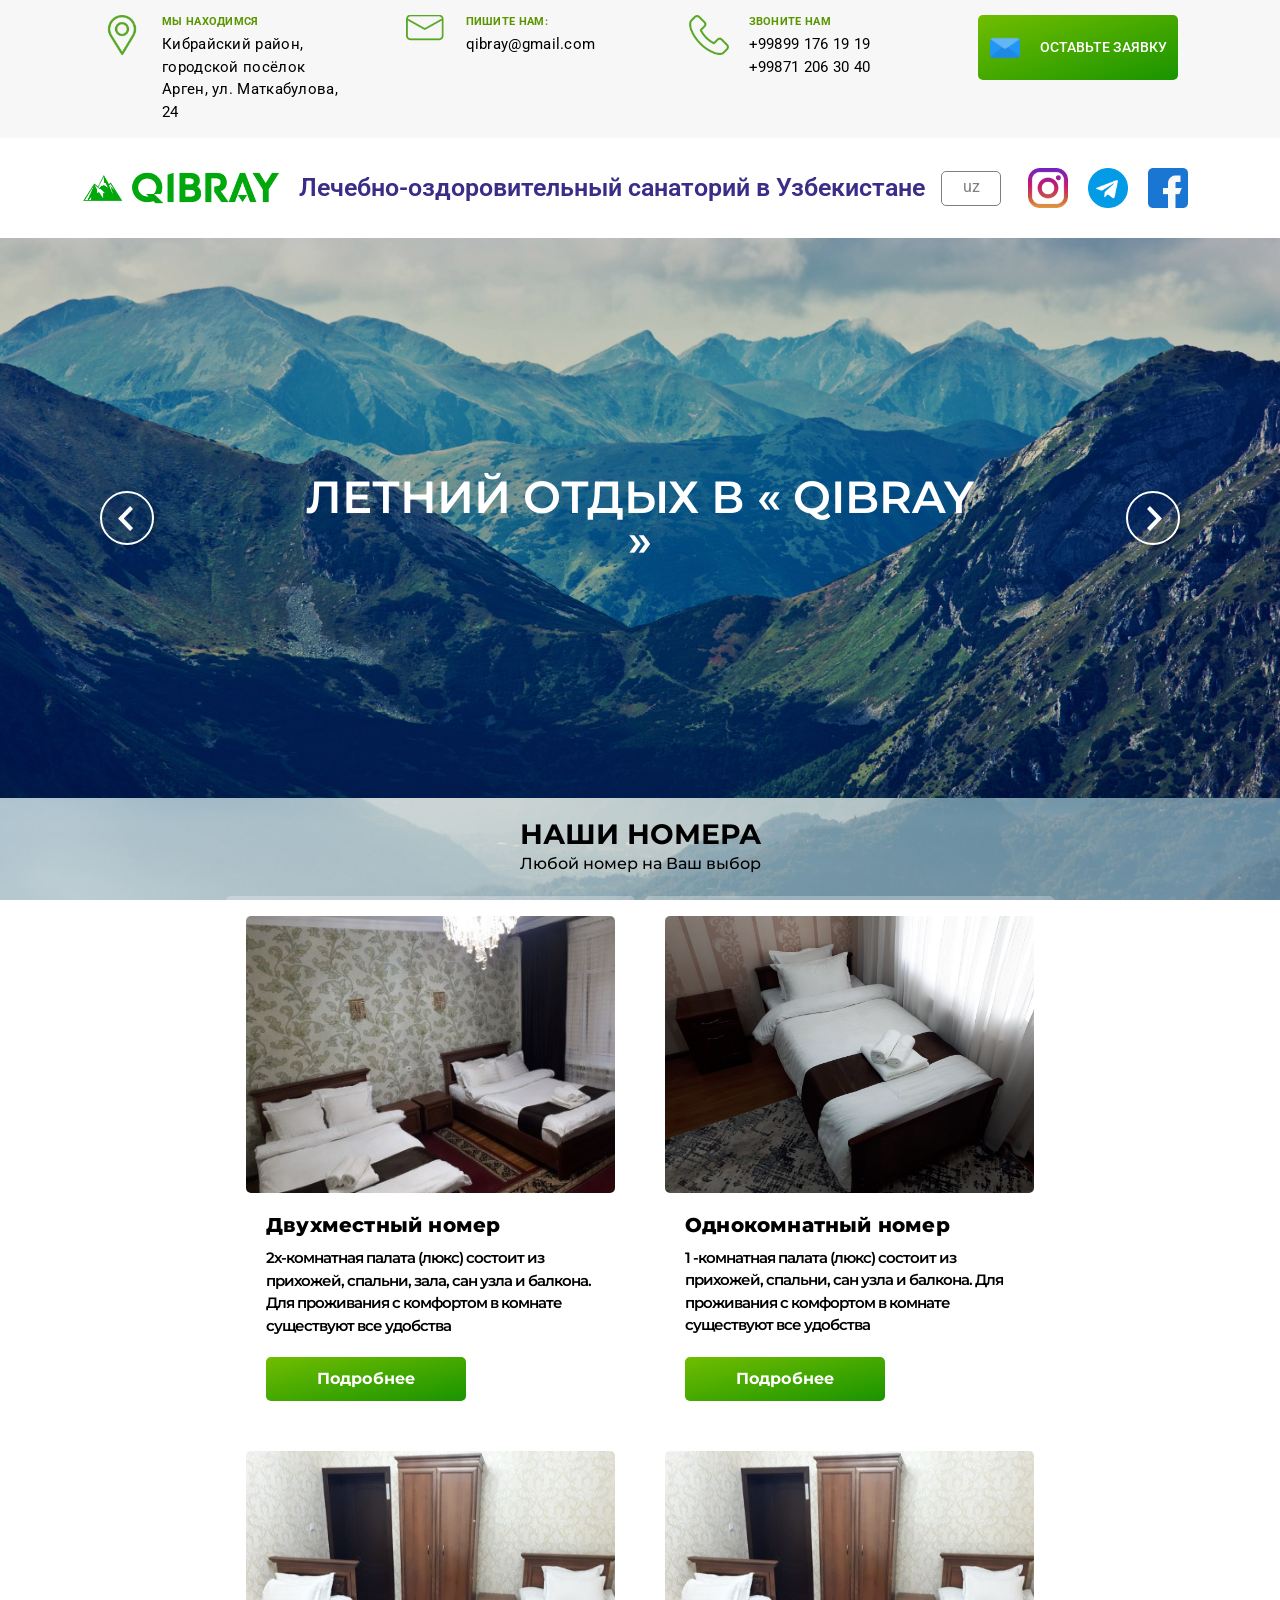
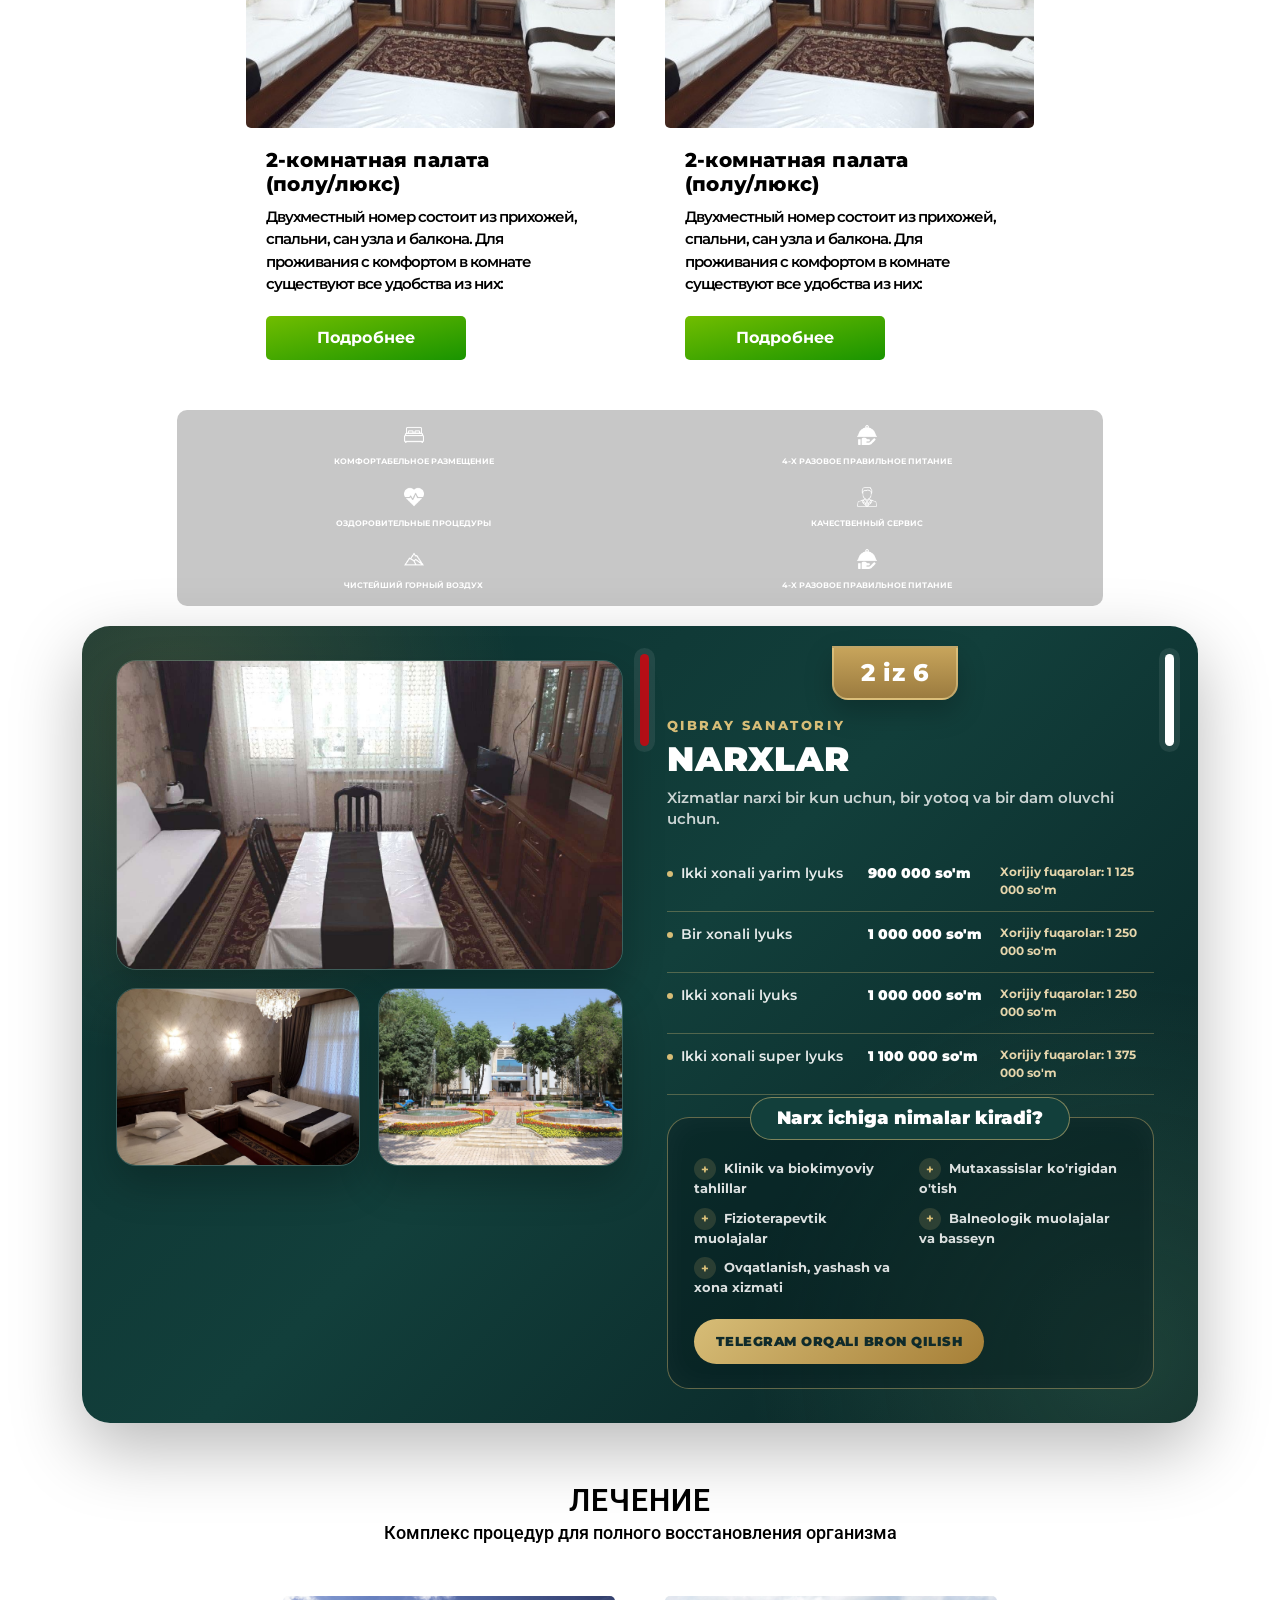
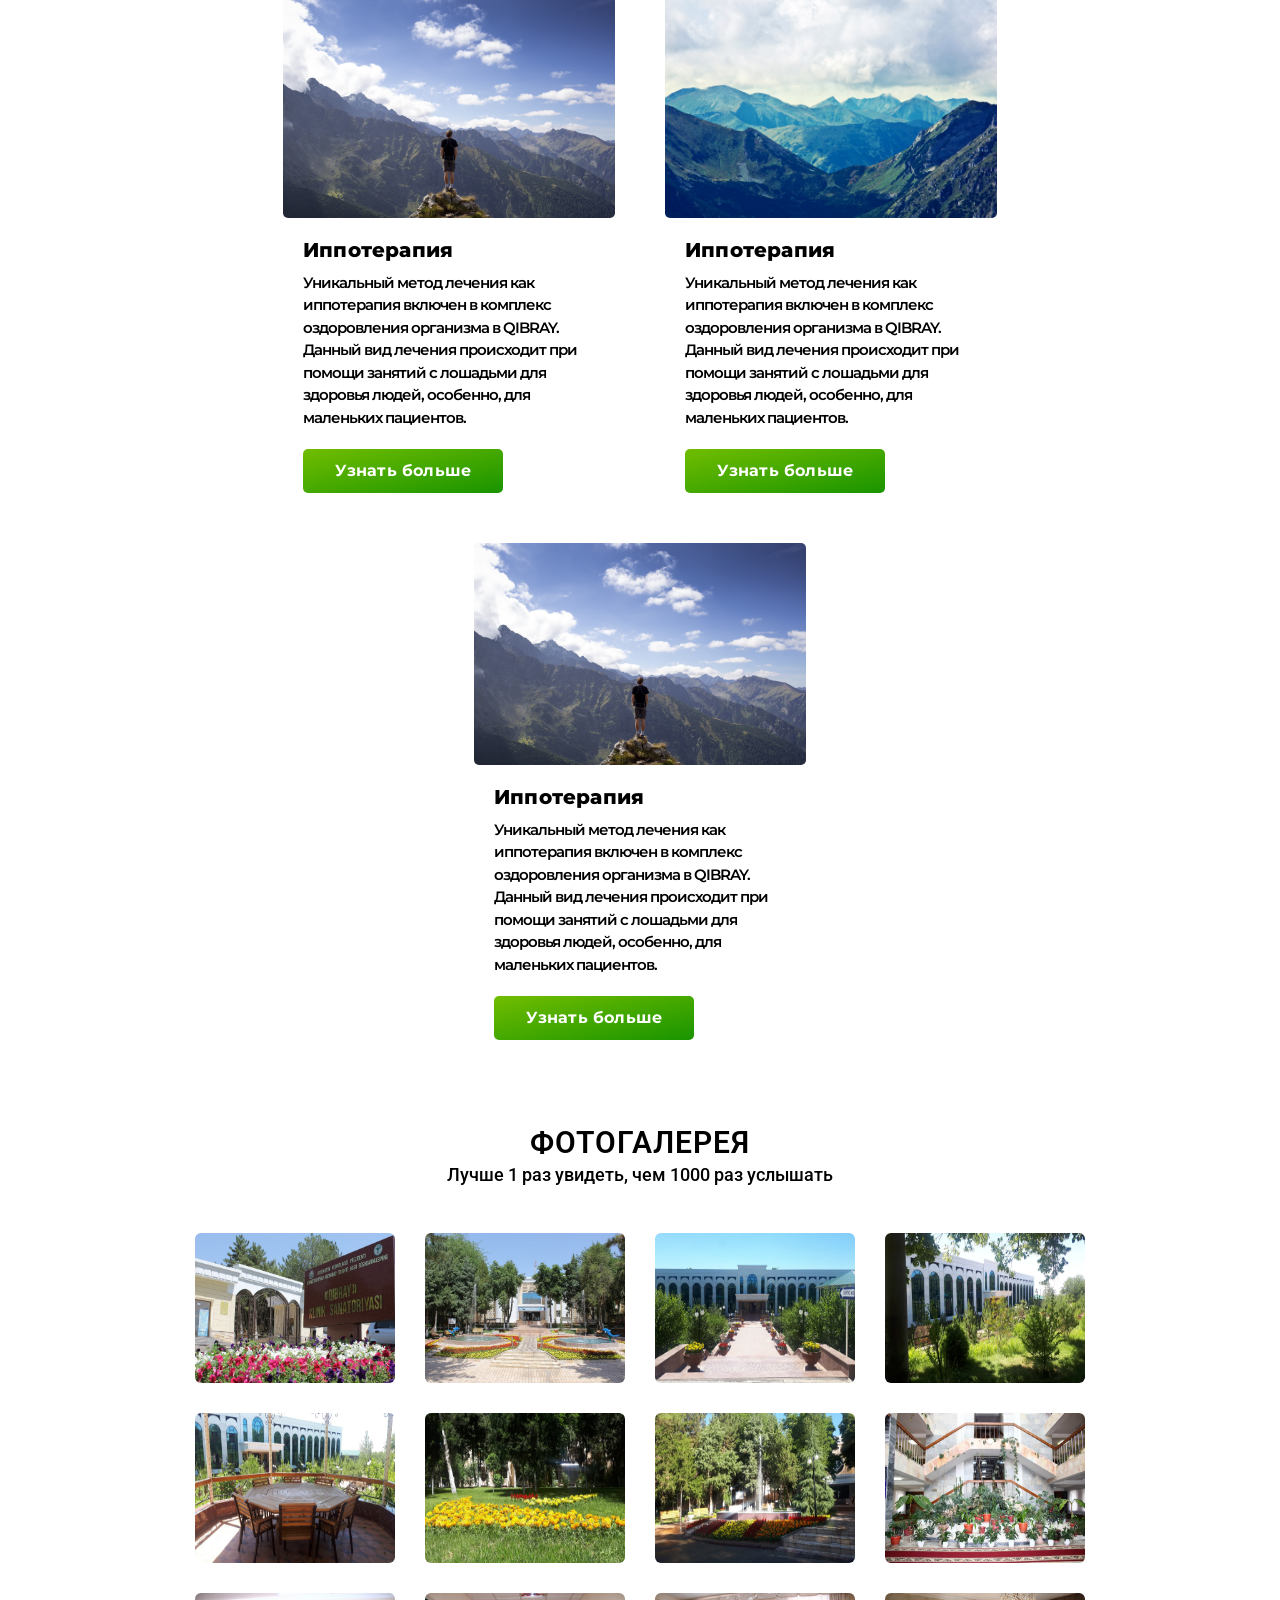
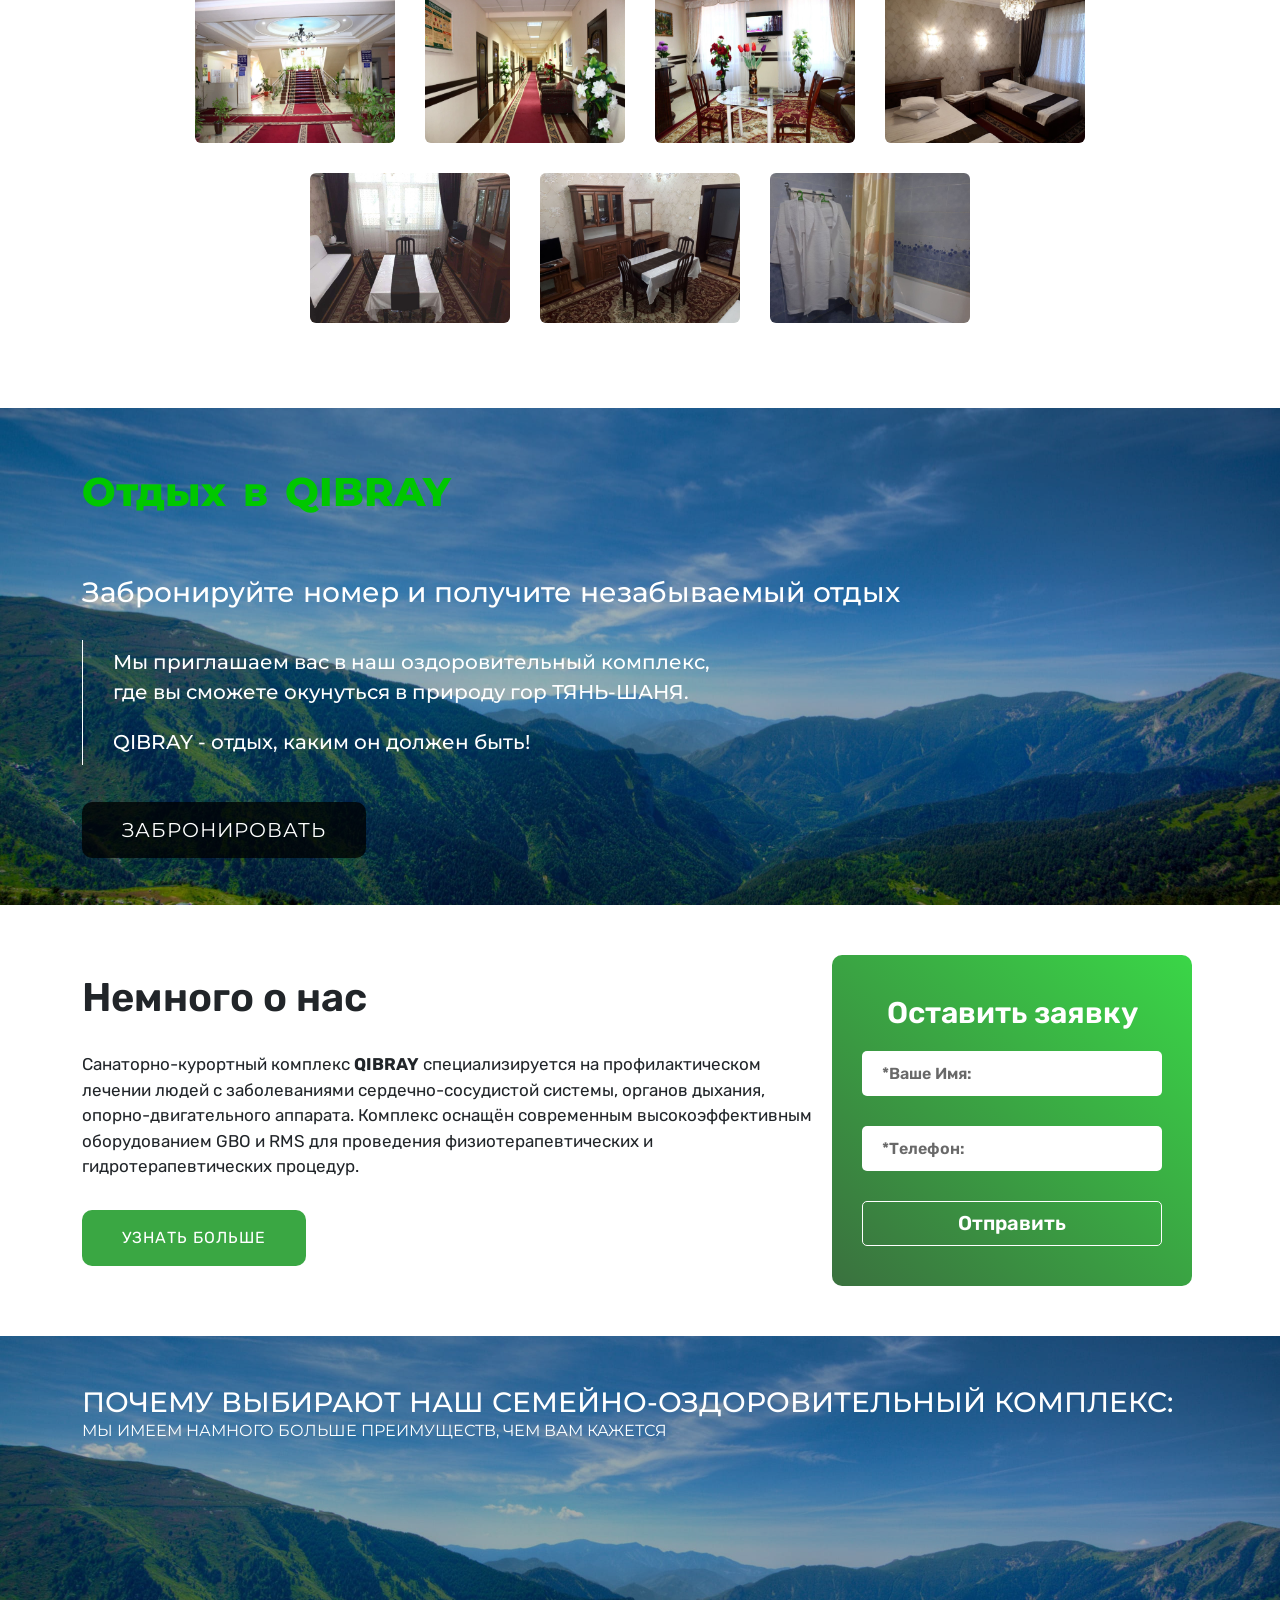
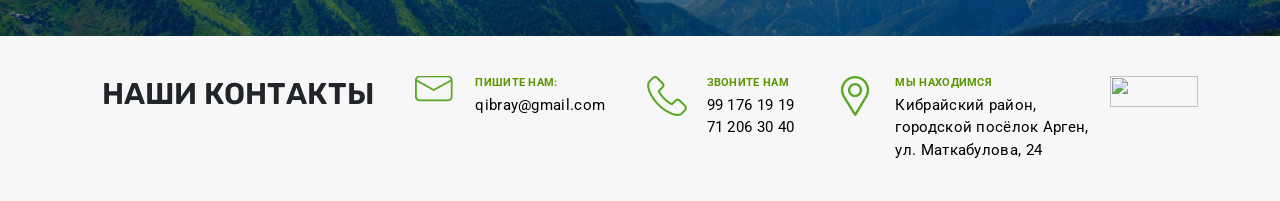
==== commit 08dadd6a: "Add price showcase section" ====
--- a/html/index.html
+++ b/html/index.html
@@ -301,7 +301,60 @@
                     </div>
                 </div>
 
-                <div class="health">
+                <section class="price-showcase" id="narxlar">
+                    <div class="price-showcase__inner">
+                        <div class="price-showcase__media">
+                            <img src="img/galery13.jpg" alt="Qibray sanatoriy hovuzi">
+                            <div class="price-showcase__thumbs">
+                                <img src="img/galery12.jpg" alt="Qibray sanatoriy hududi">
+                                <img src="img/photo_2021-06-19_11-27-33.jpg" alt="Qibray sanatoriy yo'li">
+                            </div>
+                        </div>
+                        <div class="price-showcase__content">
+                            <span class="price-showcase__badge">2 iz 6</span>
+                            <p class="price-showcase__eyebrow">Qibray Sanatoriy</p>
+                            <h2>NARXLAR</h2>
+                            <p class="price-showcase__lead">Xizmatlar narxi bir kun uchun, bir yotoq va bir dam oluvchi uchun.</p>
+
+                            <div class="price-list">
+                                <div class="price-list__row">
+                                    <span>Ikki xonali yarim lyuks</span>
+                                    <strong>900 000 so'm</strong>
+                                    <small>Xorijiy fuqarolar: 1 125 000 so'm</small>
+                                </div>
+                                <div class="price-list__row">
+                                    <span>Bir xonali lyuks</span>
+                                    <strong>1 000 000 so'm</strong>
+                                    <small>Xorijiy fuqarolar: 1 250 000 so'm</small>
+                                </div>
+                                <div class="price-list__row">
+                                    <span>Ikki xonali lyuks</span>
+                                    <strong>1 000 000 so'm</strong>
+                                    <small>Xorijiy fuqarolar: 1 250 000 so'm</small>
+                                </div>
+                                <div class="price-list__row">
+                                    <span>Ikki xonali super lyuks</span>
+                                    <strong>1 100 000 so'm</strong>
+                                    <small>Xorijiy fuqarolar: 1 375 000 so'm</small>
+                                </div>
+                            </div>
+
+                            <div class="included-card">
+                                <h3>Narx ichiga nimalar kiradi?</h3>
+                                <ul>
+                                    <li>Klinik va biokimyoviy tahlillar</li>
+                                    <li>Mutaxassislar ko'rigidan o'tish</li>
+                                    <li>Fizioterapevtik muolajalar</li>
+                                    <li>Balneologik muolajalar va basseyn</li>
+                                    <li>Ovqatlanish, yashash va xona xizmati</li>
+                                </ul>
+                                <a href="https://t.me/qibraysanatoriy_bot">Telegram orqali bron qilish</a>
+                            </div>
+                        </div>
+                    </div>
+                </section>
+
+                <div class="health">
                     <div class="health_txt">
                         <h3>ЛЕЧЕНИЕ</h3>
                         <p>Комплекс процедур для полного восстановления организма</p>
@@ -558,4 +611,4 @@
 
 </body>
 
-</html>+</html>
--- a/html/css/style-min.css
+++ b/html/css/style-min.css
@@ -1,3 +1,4 @@
 *{margin:0;padding:0;-webkit-box-sizing:border-box!important;box-sizing:border-box!important}html::-webkit-scrollbar{width:7px;background-color:#000}html::-webkit-scrollbar-thumb{border-radius:10px;background-color:#fff}h1,h2,h3,h4,h5,p{margin-bottom:0}body{background-attachment:fixed}.parallax-window{background:0 0}.hamburger,.menu{color:#000!important}.hamburger__label::before{background:#000!important}.bg-light,.navbar-light{background:0 0!important}.menu__link:hover{color:#ffe600;text-decoration:none}.header{display:none}header .header_info{padding:15px 0;background:rgba(206,206,206,.171)}header .header_info .container{display:-webkit-box;display:-ms-flexbox;display:flex;-webkit-box-pack:justify;-ms-flex-pack:justify;justify-content:space-between;-webkit-box-align:start;-ms-flex-align:start;align-items:flex-start}header .header_info .container .hid{-webkit-box-align:start;-ms-flex-align:start;align-items:flex-start;padding:0 20px}header .header_info .container .hid .hid_icon,header .header_info .container .hid a .hid_icon{margin-right:20px}header .header_info .container .hid .hid_icon img{width:40px;height:40px}header .header_info .container .hid,header .header_info .container .hid .hid_text,header .header_info .container .hid a{display:-webkit-box;display:-ms-flexbox;display:flex;-webkit-box-pack:center;-ms-flex-pack:center;justify-content:center}header .header_info .container .hid .hid_text{-webkit-box-align:start;-ms-flex-align:start;align-items:flex-start;-webkit-box-orient:vertical;-webkit-box-direction:normal;-ms-flex-direction:column;flex-direction:column}header .header_info .container .hid .hid_text h3{font-family:'Roboto',sans-serif;color:#5a9600;letter-spacing:.3px;text-transform:uppercase;font-size:11px;font-weight:700;margin-bottom:5px}header .header_info .container .hid .hid_text p{font-family:'Roboto',sans-serif;color:#000;letter-spacing:.3px;font-size:15px;font-weight:400}header .header_info .container .hid a{height:65px;width:200px;background:-webkit-gradient(linear,left top,right bottom,from(#71bd00),to(#199400));background:-o-linear-gradient(top left,#71bd00 0,#199400 100%);background:linear-gradient(to bottom right,#71bd00 0,#199400 100%);text-decoration:none;border-radius:5px;-webkit-box-align:center;-ms-flex-align:center;align-items:center}.footer_info .container .hid a .hid_icon img,header .header_info .container .hid a .hid_icon img{width:30px;height:30px}.footer_info .container .hid a h3,header .header_info .container .hid a h3{font-size:14px;color:#fff;font-family:'Roboto',sans-serif;text-transform:uppercase}.numbers .container .numbers_div .num_left .num_item .num_body a:hover,header .header_info .container .hid a:hover{background:-webkit-gradient(linear,left top,right bottom,from(#199400),to(#71bd00));background:-o-linear-gradient(top left,#199400 0,#71bd00 100%);background:linear-gradient(to bottom right,#199400 0,#71bd00 100%)}header .header_info .container .hid:last-child{display:-webkit-box;display:-ms-flexbox;display:flex;-webkit-box-pack:end;-ms-flex-pack:end;justify-content:flex-end;-webkit-box-align:center;-ms-flex-align:center;align-items:center}header .header_nav{padding:10px;width:100%}header .header_nav .container{display:-webkit-box;display:-ms-flexbox;display:flex;-webkit-box-pack:justify;-ms-flex-pack:justify;justify-content:space-between;-webkit-box-align:center;-ms-flex-align:center;align-items:center;-ms-flex-wrap:wrap;flex-wrap:wrap}header .header_nav .container .lang{text-decoration:none;width:60px;padding-bottom:2px;height:35px;text-align:center;border:1px #7f7f7f solid;border-radius:5px;color:#7f7f7f;font-family:'Roboto',sans-serif;font-size:16px;-webkit-transition:.3s;-o-transition:.3s;transition:.3s}header .header_nav .container .lang:hover{background:#7f7f7f;color:#fff}header .header_nav .container .lang,header .header_nav .logo,header .header_nav .nav_media{display:-webkit-box;display:-ms-flexbox;display:flex;-webkit-box-pack:center;-ms-flex-pack:center;justify-content:center;-webkit-box-align:center;-ms-flex-align:center;align-items:center}header .header_nav .logo img{width:200px;height:80px}header .header_nav h3{font-family:'Roboto',sans-serif;font-weight:600;font-size:25px;color:#392d88;text-align:center}header .header_nav .nav_media .nav_icon{margin-left:10px;margin-right:10px}header .header_nav .nav_media .nav_icon img{width:40px!important;height:40px!important}header .header_nav .social-media{margin-right:80px}header .header_nav .social-media .social img{width:40px;height:40px;margin-left:10px;margin-right:10px}.line1{width:100px;height:10px;background:#fff;margin-bottom:20px}.body1,.body1 .body1_left .body1_dark{display:-webkit-box;display:-ms-flexbox;display:flex}.body1,.body1 .body1_left{-ms-flex-wrap:wrap;flex-wrap:wrap}.body1{-webkit-box-align:center;-ms-flex-align:center;align-items:center;height:500px}.body1 .body1_left{background:url(../img/oziel-gomez-b7TDOdBVewY-unsplash-min-scaled.jpg) 0 0/cover no-repeat;width:50%;height:100%}.body1,.body1 .body1_left .body1_dark,.body1 .body1_left .body1_info{-webkit-box-pack:center;-ms-flex-pack:center;justify-content:center}.body1 .body1_left .body1_dark{background:rgba(0,87,19,.377);-webkit-box-align:start;-ms-flex-align:start;align-items:flex-start;-webkit-box-orient:vertical;-webkit-box-direction:normal;-ms-flex-direction:column;flex-direction:column;padding:30px;width:100%;height:100%}.body1 .body1_left h1{font-family:'Lobster',cursive;font-size:30px;margin-bottom:20px;color:#fff}.body1 .body1_left .body1_info{margin-bottom:20px}.body1 .body1_left .body1_info img{width:35px;height:35px;margin-right:10px}.body1 .body1_left .body1_info a,.body1 .body1_left .body1_info h3{text-decoration:none;color:#fff;font-size:18px;font-weight:700}.body1 .body1_left .body1_info a:hover{color:#ffe600}.body1 .body1_right{height:100%;width:50%;background:url(../img/photo_2021-06-19_11-27-28.jpg) 50% 50%/cover}.plus{height:200px;background:rgba(38,133,0,.356)}.body1 .body1_left .body1_info,.slider .container-fluid,.swiper-container .swiper-wrapper{display:-webkit-box;display:-ms-flexbox;display:flex;-webkit-box-align:center;-ms-flex-align:center;align-items:center}.slider .container-fluid{position:relative;-webkit-box-pack:center;-ms-flex-pack:center;justify-content:center}.plus,.swiper-container{width:100%}.swiper-container .swiper-wrapper{-webkit-box-pack:justify;-ms-flex-pack:justify;justify-content:space-between}.swiper-container .swiper-wrapper .swiper-slide{overflow:visible;max-height:560px;min-height:560px;position:relative;z-index:3;width:100%;padding:25px 80px;-webkit-box-sizing:border-box;box-sizing:border-box}.swiper-container .swiper-wrapper .swiper-slide .slide-img img{max-width:508px;max-height:508px}.swiper-container,.swiper-container .swiper-wrapper .swiper-slide,.swiper-container .swiper-wrapper .swiper-slide .slide-text,.swiper-container .swiper-wrapper .swiper-slide .slide-text a{display:-webkit-box;display:-ms-flexbox;display:flex;-webkit-box-pack:center;-ms-flex-pack:center;justify-content:center;-webkit-box-align:center;-ms-flex-align:center;align-items:center}.swiper-container .swiper-wrapper .swiper-slide .slide-text{position:relative;z-index:3;-webkit-box-orient:vertical;-webkit-box-direction:normal;-ms-flex-direction:column;flex-direction:column;font-family:'Montserrat',sans-serif;width:60%}.swiper-container .swiper-wrapper .swiper-slide .slide-text h4{font-style:normal;font-weight:600;font-size:45px;line-height:43px;color:#fff;text-align:center}.swiper-container .swiper-wrapper .swiper-slide .slide-text p{margin-top:20px;font-style:normal;font-weight:400;font-size:18px;line-height:30px;color:#fff}.swiper-container .swiper-wrapper .swiper-slide .slide-text a{margin-top:20px;width:246px;height:59px;background:#e0e0e0;font-style:normal;font-weight:700;font-size:20px;line-height:30px;color:#000;text-decoration:none;-webkit-transition:.3s;-o-transition:.3s;transition:.3s}.swiper-container .swiper-wrapper .swiper-slide .slide-text a:hover{-webkit-box-shadow:0 0 0 2px #ffcc01;box-shadow:0 0 0 2px #ffcc01}.swiper-container .swiper-wrapper .swiper-slide:after{content:'';position:absolute;top:0;left:0;right:0;bottom:0;background:rgba(0,0,0,.2);z-index:2}.slider{padding:0;position:relative}.ss1{background:url(../img/mountains-nature-landscape-min.jpg) 50% 100%/cover}.ss2{background:url(../img/landscape-336542_1920.jpg) 50% 100%/cover}.swiper-button-next,.swiper-button-prev{top:275px;position:absolute;width:54px;height:54px;background:#ffffff00;border:2px solid #fff;border-radius:50%;-webkit-box-sizing:border-box;box-sizing:border-box;-webkit-box-shadow:2px 2px 4px rgba(0,0,0,.25);box-shadow:2px 2px 4px rgba(0,0,0,.25)}.swiper-button-prev{left:100px;padding-right:3px}.swiper-button-next img,.swiper-button-prev img{width:15px;height:25px}.swiper-button-next{right:100px;padding-left:3px}.swiper-button-next:focus,.swiper-button-prev:focus{outline:0}.left_text,.swiper-button-next::after,.swiper-button-prev::after{display:none}.left_text{-webkit-box-pack:center;-ms-flex-pack:center;justify-content:center;-webkit-box-align:center;-ms-flex-align:center;align-items:center;-webkit-box-orient:vertical;-webkit-box-direction:normal;-ms-flex-direction:column;flex-direction:column;font-family:'Montserrat',sans-serif;margin-bottom:20px}.left_text h3,.numbers .container .numbers_div .num_right h3{font-weight:700;color:#000}.health_txt p,.left_text p,.numbers .container .numbers_div .num_right p{font-weight:500;color:#000}a[data-fancybox] img{cursor:-webkit-zoom-in;cursor:zoom-in}.numbers{padding:20px 0;background:url(../img/beautiful-shot-high-white-hilltops-mountains-covered-fog.jpg) 50% 50%/cover;background-attachment:fixed}.numbers,.numbers .container .numbers_div,.numbers .container .numbers_div .num_left{display:-webkit-box;display:-ms-flexbox;display:flex;-webkit-box-pack:center;-ms-flex-pack:center;justify-content:center;-webkit-box-align:center;-ms-flex-align:center;align-items:center}.numbers .container .numbers_div{margin-bottom:70px}.numbers .container .numbers_div .num_left{z-index:333;margin-top:-150px;-ms-flex-wrap:wrap;flex-wrap:wrap}.health .health_div .num_item,.numbers .container .numbers_div .num_left .num_item{max-width:409px;min-width:350px;padding:20px;margin-left:5px;margin-right:5px;background:rgba(255,255,255,.267);border-radius:5px;margin-bottom:10px}.health .health_div .num_item img,.numbers .container .numbers_div .num_left .num_item img{border-radius:5px;width:100%;height:auto}.numbers .container .numbers_div .num_left .num_item .num_body,.numbers .container .numbers_div .num_right .nr_div .nr_icon{-webkit-box-pack:center;-ms-flex-pack:center;justify-content:center;-webkit-box-orient:vertical;-webkit-box-direction:normal;-ms-flex-direction:column;flex-direction:column}.numbers .container .numbers_div .num_left .num_item .num_body{padding:20px 20px 0;display:-webkit-box;display:-ms-flexbox;display:flex;-webkit-box-align:start;-ms-flex-align:start;align-items:flex-start;letter-spacing:-1px;font-family:'Montserrat',sans-serif}.numbers .container .numbers_div .num_left .num_item .num_body h3{text-align:left;color:#000;font-size:20px;font-weight:800;letter-spacing:.2px;margin-bottom:10px}.numbers .container .numbers_div .num_left .num_item .num_body p{font-family:'Montserrat',sans-serif;text-align:left;font-size:15px;color:#000;font-weight:600;margin-bottom:20px}.health .health_div .num_item .num_body a,.numbers .container .numbers_div .num_left .num_item .num_body a{padding:10px 30px;background:-webkit-gradient(linear,left top,right bottom,from(#71bd00),to(#199400));background:-o-linear-gradient(top left,#71bd00 0,#199400 100%);background:linear-gradient(to bottom right,#71bd00 0,#199400 100%);width:200px;text-decoration:none;color:#fff;font-family:'Montserrat',sans-serif;font-weight:700;letter-spacing:.2px;text-align:center;border-radius:5px;-webkit-transition:.5s;-o-transition:.5s;transition:.5s}.numbers .container .numbers_div .num_right{display:-webkit-box;display:-ms-flexbox;display:flex;-webkit-box-orient:vertical;-webkit-box-direction:normal;-ms-flex-direction:column;flex-direction:column;font-family:'Montserrat',sans-serif}.numbers .container .numbers_div .num_right,.numbers .container .numbers_div .num_right .nr_div,.numbers .container .numbers_div .num_right2{-webkit-box-pack:center;-ms-flex-pack:center;justify-content:center;-webkit-box-align:center;-ms-flex-align:center;align-items:center}.numbers .container .numbers_div .num_right .nr_div{margin-top:30px;width:100%;background:rgba(0,0,0,.219);border-radius:10px;padding:20px 30px;display:-webkit-box;display:-ms-flexbox;display:flex;-webkit-box-orient:vertical;-webkit-box-direction:normal;-ms-flex-direction:column;flex-direction:column}.numbers .container .numbers_div .num_right .nr_div .nr_icon{padding:20px 0}.numbers .container .numbers_div .num_right .nr_div .nr_icon img{width:60px;height:60px;margin-bottom:10px}.numbers .container .numbers_div .num_right .nr_div .nr_icon p,.numbers .container .numbers_div .num_right2 .nr_div .nr_icon p{text-align:center;color:#fff;text-transform:uppercase!important;font-family:'Montserrat',sans-serif;font-weight:700;letter-spacing:0;font-size:15px}.numbers .container .numbers_div .num_right2{padding:0 20px;display:none;font-family:'Montserrat',sans-serif}.numbers .container .numbers_div .num_right2 h3{font-size:19px;font-weight:700;color:#000}.numbers .container .numbers_div .num_right2 p{font-size:16px;font-weight:500;color:#000;text-align:center}.numbers .container .numbers_div .num_right2 .nr_div{margin-top:20px;background:rgba(0,0,0,.219);border-radius:10px;padding:5px 10px;-ms-flex-pack:distribute;justify-content:space-around;-webkit-box-orient:horizontal!important;-webkit-box-direction:normal!important;-ms-flex-direction:row!important;flex-direction:row!important;-ms-flex-wrap:wrap;flex-wrap:wrap}.health .health_div,.numbers .container .numbers_div .num_right .nr_div .nr_icon,.numbers .container .numbers_div .num_right2 .nr_div,.numbers .container .numbers_div .num_right2 .nr_div .nr_icon{display:-webkit-box;display:-ms-flexbox;display:flex;-webkit-box-align:center;-ms-flex-align:center;align-items:center}.health_txt,.numbers .container .numbers_div .num_right2,.numbers .container .numbers_div .num_right2 .nr_div .nr_icon{-webkit-box-orient:vertical;-webkit-box-direction:normal;-ms-flex-direction:column;flex-direction:column}.numbers .container .numbers_div .num_right2 .nr_div .nr_icon{width:50%;-ms-flex-pack:distribute;justify-content:space-around;padding:10px 0}.numbers .container .numbers_div .num_right2 .nr_div .nr_icon img{width:20px;height:20px;margin-bottom:10px}.numbers .container .numbers_div .num_right2 .nr_div .nr_icon p{font-size:8px}.health_txt{font-family:'Roboto',sans-serif;margin-bottom:30px;display:-webkit-box;display:-ms-flexbox;display:flex;-webkit-box-pack:center;-ms-flex-pack:center;justify-content:center;-webkit-box-align:center;-ms-flex-align:center;align-items:center}.health_txt h3{font-size:30px;color:#000;font-weight:600;letter-spacing:1px}.health_txt p{font-size:18px}.health{margin-bottom:55px}.health .health_div{-webkit-box-pack:center!important;-ms-flex-pack:center!important;justify-content:center!important;-ms-flex-wrap:wrap;flex-wrap:wrap}.galery,.health .health_div .num_item .num_body{-ms-flex-pack:center;justify-content:center;-webkit-box-orient:vertical;-webkit-box-direction:normal;-ms-flex-direction:column;flex-direction:column;font-family:'Montserrat',sans-serif}.galery,.galery .galery_div,.health .health_div .num_item .num_body{display:-webkit-box;display:-ms-flexbox;display:flex;-webkit-box-pack:center}.health .health_div .num_item .num_body{padding:20px 20px 0;-webkit-box-align:start;-ms-flex-align:start;align-items:flex-start;letter-spacing:-1px}.health .health_div .num_item .num_body h3{text-align:center;color:#000;font-size:20px;font-weight:800;letter-spacing:.2px;margin-bottom:10px}.health .health_div .num_item .num_body p{font-family:'Montserrat',sans-serif;text-align:left;font-size:15px;color:#000;font-weight:600;margin-bottom:20px}.footer_info .container .hid a:hover,.health .health_div .num_item .num_body a:hover{background:-webkit-gradient(linear,left top,right bottom,from(#199400),to(#71bd00));background:-o-linear-gradient(top left,#199400 0,#71bd00 100%);background:linear-gradient(to bottom right,#199400 0,#71bd00 100%)}.galery,.galery .galery_div{-webkit-box-align:center;-ms-flex-align:center;align-items:center}.galery{margin-bottom:50px}.galery,.galery .health_txt{width:100%}.galery .galery_div{position:relative;-ms-flex-wrap:wrap;flex-wrap:wrap;-ms-flex-pack:distribute!important;justify-content:space-around!important}.galery .gallery_div{-webkit-box-pack:center;-ms-flex-pack:center;justify-content:center}.galery .gallery_div a{max-width:200px;margin:15px;max-height:150px;padding:0;text-decoration:none;content:""}.galery .gallery_div a img{width:200px;height:150px}.galery .gallery_div,.rest,.rest .rest_div .rest_p .rest_p_right{display:-webkit-box;display:-ms-flexbox;display:flex}.galery .gallery_div,.rest,.rest .rest_div .rest_p{-webkit-box-align:center;-ms-flex-align:center;align-items:center}.rest{position:relative;background:url(../img/luxfon.com_1193.jpg) 50% 40%/cover;padding:60px 0;-webkit-box-pack:center;-ms-flex-pack:center;justify-content:center}.rest .rest_div{color:#fff;font-family:'Montserrat',sans-serif;position:relative;z-index:3}.rest .rest_div h2{font-weight:800;word-spacing:5px;letter-spacing:0;margin-bottom:60px;font-size:40px;color:#00c700}.rest .rest_div h3{font-weight:500;margin-bottom:30px}.rest .rest_div .rest_p{display:-webkit-box;display:-ms-flexbox;display:flex;-webkit-box-pack:start;-ms-flex-pack:start;justify-content:flex-start;margin-bottom:50px}.rest .rest_div .rest_p .rest_p_left{height:125px;width:1px;background:#fff;margin-right:30px}.rest .rest_div .rest_p .rest_p_right{height:100%;-webkit-box-pack:justify;-ms-flex-pack:justify;justify-content:space-between;-webkit-box-align:start;-ms-flex-align:start;align-items:flex-start;-webkit-box-orient:vertical;-webkit-box-direction:normal;-ms-flex-direction:column;flex-direction:column;font-size:20px;font-weight:500}.rest .rest_div .rest_p .rest_p_right p:first-child{margin-bottom:20px}.rest:after{content:'';position:absolute;top:0;left:0;right:0;bottom:0;background:rgba(0,0,0,.3);z-index:2}.about .about_left a,.rest_button a{padding:16px 40px;letter-spacing:1px;text-decoration:none;color:#fff;text-transform:uppercase;border-radius:10px}.rest_button a{background:rgba(0,0,0,.774);font-size:20px;-webkit-transition:.5s;-o-transition:.5s;transition:.5s}.about .about_left a:hover,.rest_button a:hover{background:0 0;border:1px #fff solid;margin-left:20px}.about{padding:50px 0;font-family:'Rubik',sans-serif}.about .container{-webkit-box-align:center;-ms-flex-align:center;align-items:center;-ms-flex-wrap:wrap;flex-wrap:wrap}.about .about_left,.about .about_right,.about .about_right form,.about .container{display:-webkit-box;display:-ms-flexbox;display:flex;-webkit-box-pack:center;-ms-flex-pack:center;justify-content:center}.about .about_left{-webkit-box-align:start;-ms-flex-align:start;align-items:flex-start;-webkit-box-orient:vertical;-webkit-box-direction:normal;-ms-flex-direction:column;flex-direction:column}.about .about_left h3{font-weight:600;margin-bottom:30px;font-size:40px}.about .about_left p{font-size:17px;margin-bottom:30px}.about .about_left a{background:rgba(0,141,12,.774);font-size:16px;-webkit-transition:.3s;-o-transition:.3s;transition:.3s}.about .about_left a:hover{border:1px #000 solid;color:#000}.about .about_right,.about .about_right form{-ms-flex-line-pack:center;align-content:center}.about .about_right form{min-width:360px;border-radius:10px;padding:40px 30px;-webkit-box-pack:justify;-ms-flex-pack:justify;justify-content:space-between;-webkit-box-orient:vertical;-webkit-box-direction:normal;-ms-flex-direction:column;flex-direction:column;background:-webkit-gradient(linear,left bottom,right top,from(rgba(0,71,6,.774)),to(rgba(0,202,17,.774)));background:-o-linear-gradient(bottom left,rgba(0,71,6,.774),rgba(0,202,17,.774));background:linear-gradient(to top right,rgba(0,71,6,.774),rgba(0,202,17,.774))}.about .about_right form h3{text-align:center;font-weight:600;margin-bottom:20px;font-size:30px;color:#fff}.about .about_right form input{border-radius:5px;padding:10px 20px;height:45px;width:100%;margin-bottom:30px;outline:0;border:0}.about .about_right form input::-webkit-input-placeholder{color:#696969;font-weight:600}.about .about_right form input::-moz-placeholder{color:#696969;font-weight:600}.about .about_right form input:-ms-input-placeholder,.about .about_right form input::-ms-input-placeholder{color:#696969;font-weight:600}.about .about_right form input::placeholder{color:#696969;font-weight:600}.about .about_right form button{border-radius:5px;height:45px;outline:0;font-weight:600;font-size:20px;background:0 0;border:1px #fff solid;color:#fff;-webkit-transition:.3s;-o-transition:.3s;transition:.3s}.about .about_right form button:hover{background:#fff;color:rgba(0,71,6,.774)}.footer_info{padding:40px 0;background:rgba(206,206,206,.171)}.footer_info .container,.footer_info .container .hid{display:-webkit-box;display:-ms-flexbox;display:flex;-webkit-box-pack:justify;-ms-flex-pack:justify;justify-content:space-between;-webkit-box-align:start;-ms-flex-align:start;align-items:flex-start}.footer_info .container .hid{-webkit-box-pack:start;-ms-flex-pack:start;justify-content:flex-start;padding:0 20px}.footer_info .container .hid h2{font-size:30px;font-family:'Rubik',sans-serif;font-weight:600}.footer_info .container .hid .hid_icon,.footer_info .container .hid a .hid_icon{margin-right:20px}.footer_info .container .hid .hid_icon img{margin:auto;width:40px;height:40px}.footer_info .container .hid .hid_text,.footer_info .container .hid a{display:-webkit-box;display:-ms-flexbox;display:flex;-webkit-box-pack:center;-ms-flex-pack:center;justify-content:center}.footer_info .container .hid .hid_text{-webkit-box-align:start;-ms-flex-align:start;align-items:flex-start;-webkit-box-orient:vertical;-webkit-box-direction:normal;-ms-flex-direction:column;flex-direction:column}.footer_info .container .hid .hid_text h3{font-family:'Roboto',sans-serif;color:#5a9600;letter-spacing:.3px;text-transform:uppercase;font-size:11px;font-weight:700;margin-bottom:5px}.footer_info .container .hid .hid_text p{font-family:'Roboto',sans-serif;color:#000;letter-spacing:.3px;font-size:15px;font-weight:400}.footer_info .container .hid a{height:65px;width:200px;background:-webkit-gradient(linear,left top,right bottom,from(#71bd00),to(#199400));background:-o-linear-gradient(top left,#71bd00 0,#199400 100%);background:linear-gradient(to bottom right,#71bd00 0,#199400 100%);text-decoration:none;border-radius:5px;-webkit-box-align:center;-ms-flex-align:center;align-items:center}.footer_info .container .hid:last-child{display:-webkit-box;display:-ms-flexbox;display:flex;-webkit-box-pack:end;-ms-flex-pack:end;justify-content:flex-end;-webkit-box-align:center;-ms-flex-align:center;align-items:center}.why{display:-webkit-box;display:-ms-flexbox;display:flex;-webkit-box-pack:start;-ms-flex-pack:start;justify-content:flex-start;-webkit-box-align:center;-ms-flex-align:center;align-items:center;-webkit-box-orient:vertical;-webkit-box-direction:normal;-ms-flex-direction:column;flex-direction:column;height:300px;background:url(../img/luxfon.com_1193.jpg) 50% 40%/cover;font-family:'Montserrat',sans-serif;color:#fff}.why .why_bg{padding:50px 0 0;width:100%;height:100%;background:rgba(0,0,0,.335)}.nomera_banner{width:100%;height:300px;-webkit-filter:brightness(.8);filter:brightness(.8)}.nomera{padding:50px 0}.nomera .nomer_line{width:100%;border-bottom:1px solid #797979;margin:10px 0}.nomera .container .nomer{display:-webkit-box;display:-ms-flexbox;display:flex;-webkit-box-align:start;-ms-flex-align:start;align-items:flex-start;-ms-flex-wrap:wrap;flex-wrap:wrap}.nomera .container .nomer .nomer_carousel{width:50%;padding:0 20px;margin-bottom:30px}.nomera .container .nomer .nomer_text,.nomera .container .nomer .nomer_text .price .reserve .btn_reserve{display:-webkit-box;display:-ms-flexbox;display:flex;-webkit-box-pack:center;-ms-flex-pack:center;justify-content:center}.nomera .container .nomer .nomer_text{width:50%;padding:20px 40px 0;-webkit-box-orient:vertical;-webkit-box-direction:normal;-ms-flex-direction:column;flex-direction:column;-webkit-box-align:start;-ms-flex-align:start;align-items:flex-start;font-family:'Rubik',sans-serif}.nomera .container .nomer .nomer_text ul{margin-top:10px}.nomera .container .nomer .nomer_text li{margin-bottom:2px;list-style-type:disc;font-size:14px}.nomera .container .nomer .nomer_text .price{width:100%;display:-webkit-box;display:-ms-flexbox;display:flex}.nomera .container .nomer .nomer_text .price .price_list{padding:10px 20px;font-size:22px;font-style:italic;margin-right:20px}.nomera .container .nomer .nomer_text .price .reserve{display:-webkit-box;display:-ms-flexbox;display:flex;padding:2px 0}.nomera .container .nomer .nomer_text .price .reserve .btn_reserve{padding:10px 20px;font-size:18px;-webkit-box-align:center;-ms-flex-align:center;align-items:center;text-decoration:none;color:#000;background:#fff;border:1px solid #000;-webkit-transition:.3s;-o-transition:.3s;transition:.3s}.nomera .container .nomer .nomer_text .price .reserve .btn_reserve:hover{background:#000;color:#fff}#mainCarousel{width:100%;margin:0 auto 1rem;--carousel-button-color: #000000;--carousel-button-bg: #d4d4d4;--carousel-button-shadow: 0 2px 1px -1px rgb(0 0 0%),
         0 1px 1px 0 rgb(0 0 0 / 14%), 0 1px 3px 0 rgb(0 0 0 / 12%);--carousel-button-svg-width: 20px;--carousel-button-svg-height: 20px;--carousel-button-svg-stroke-width: 2.5}#mainCarousel .carousel__slide{width:100%;padding:0}#mainCarousel .carousel__slide img{width:100%;max-height:405px;-o-object-fit:cover;object-fit:cover}#mainCarousel .carousel__button.is-prev{left:-1.5rem}#mainCarousel .carousel__button.is-next{right:-1.5rem}#mainCarousel .carousel__button:focus{outline:0;-webkit-box-shadow:0 0 0 4px #fff;box-shadow:0 0 0 4px #fff}#thumbCarousel .carousel__slide{opacity:.5;padding:0;margin:.25rem;width:96px;height:64px}#thumbCarousel .carousel__slide img{width:100%;height:100%;-o-object-fit:cover;object-fit:cover;border-radius:4px}#thumbCarousel .carousel__slide.is-nav-selected{opacity:1}@media (max-width:1399px){.numbers_div{display:-webkit-box;display:-ms-flexbox;display:flex;-webkit-box-pack:center;-ms-flex-pack:center;justify-content:center;-webkit-box-align:center;-ms-flex-align:center;align-items:center;-webkit-box-orient:vertical;-webkit-box-direction:normal;-ms-flex-direction:column;flex-direction:column}.num_left{width:100%;margin-top:0!important}.num_right{display:none!important}.num_right2{display:-webkit-box!important;display:-ms-flexbox!important;display:flex!important}.health_txt,.left_text{display:-webkit-box;display:-ms-flexbox;display:flex}.health_txt{-webkit-box-pack:center;-ms-flex-pack:center;justify-content:center;-webkit-box-align:center;-ms-flex-align:center;align-items:center;-webkit-box-orient:vertical;-webkit-box-direction:normal;-ms-flex-direction:column;flex-direction:column}.health_txt p{text-align:center}.numbers_div{margin-bottom:20px!important}}@media (max-width:1199px){.nomera .container .nomer .nomer_carousel{width:100%;position:relative!important}.nomera .container .nomer .nomer_text{width:100%}.about{padding:20px 0!important}.about .container{-webkit-box-orient:vertical;-webkit-box-direction:normal;-ms-flex-direction:column;flex-direction:column}.about .container .about_left{display:-webkit-box;display:-ms-flexbox;display:flex;-webkit-box-pack:center;-ms-flex-pack:center;justify-content:center;-webkit-box-align:center;-ms-flex-align:center;align-items:center;margin-bottom:20px;width:100%!important;padding:0 10px}.about .container .about_left h3{font-size:25px!important;margin-bottom:20px!important}.about .container .about_left p{width:100%;text-align:center}header .header_nav .container{display:-webkit-box!important;display:-ms-flexbox!important;display:flex!important;-ms-flex-pack:distribute!important;justify-content:space-around!important;-webkit-box-align:center!important;-ms-flex-align:center!important;align-items:center!important;-webkit-box-orient:vertical!important;-webkit-box-direction:normal!important;-ms-flex-direction:column!important;flex-direction:column!important}.menu_h3,.nav_media{margin-bottom:30px!important}.swiper-button-next{right:20px!important}.swiper-button-prev{left:20px!important}}@media (max-width:1175px){.slide-text{width:100%!important}.slide-text h4{width:100%;font-size:20px!important}.swiper-button-next,.swiper-button-prev{display:none!important}.swiper-slide{overflow:visible;max-height:300px!important;min-height:300px!important;-webkit-box-align:center!important;-ms-flex-align:center!important;align-items:center!important;padding:10px 20px!important}}@media (max-width:991px){.footer_info{padding:20px 0}.footer_info .container,.footer_info .container .hid{display:-webkit-box;display:-ms-flexbox;display:flex;-webkit-box-orient:vertical;-webkit-box-direction:normal;-ms-flex-direction:column;flex-direction:column}.footer_info .container{-webkit-box-pack:justify;-ms-flex-pack:justify;justify-content:space-between;-webkit-box-align:center;-ms-flex-align:center;align-items:center}.footer_info .container .hid{-webkit-box-pack:center!important;-ms-flex-pack:center!important;justify-content:center!important;padding:0 20px;margin-bottom:20px}.footer_info .container .hid h2{font-size:30px;font-family:'Rubik',sans-serif;font-weight:600}.footer_info .container .hid .hid_icon{margin-right:0!important;margin-bottom:10px!important}.footer_info .container .hid,.footer_info .container .hid .hid_text{-webkit-box-align:center!important;-ms-flex-align:center!important;align-items:center!important}.footer_info .container .hid .hid_text h3,.footer_info .container .hid .hid_text p{text-align:center!important}}@media (max-width:768px){header .header_info{display:none}.nomera{padding:30px 0!important}.nomer_text .price{display:-webkit-box;display:-ms-flexbox;display:flex;-webkit-box-orient:vertical;-webkit-box-direction:normal;-ms-flex-direction:column;flex-direction:column;-webkit-box-align:center;-ms-flex-align:center;align-items:center}}@media (max-width:600px){.header{display:block}.rest .rest_div .rest_p .rest_p_left{display:none}.rest .rest_div .rest_p .rest_p_right{margin:0 auto;width:90%}.rest .rest_div .rest_p .rest_p_right p{text-align:center!important;margin:0 auto}.gallery_div a{width:160px;height:120px;margin:10px!important}.gallery_div a img{width:160px!important;height:120px!important}.galery_div .galery_item img{width:150px!important;height:100px!important}.galery a{padding:10px 20px;font-weight:600;font-size:15px!important}.health,.health_txt{margin-bottom:20px!important}.health_txt{font-family:'Montserrat',sans-serif}.health_txt h3{font-size:19px;font-weight:800}.health_txt p{text-align:center;font-weight:600}header .header_nav .container{display:-webkit-box!important;display:-ms-flexbox!important;display:flex!important;-webkit-box-pack:justify!important;-ms-flex-pack:justify!important;justify-content:space-between!important;-webkit-box-align:center!important;-ms-flex-align:center!important;align-items:center!important;-webkit-box-orient:horizontal!important;-webkit-box-direction:normal!important;-ms-flex-direction:row!important;flex-direction:row!important;width:90%;margin-left:0}.menu_h3,.nav_media{margin-bottom:5px!important}.logo{display:-webkit-box;display:-ms-flexbox;display:flex;-webkit-box-pack:center;-ms-flex-pack:center;justify-content:center;-webkit-box-align:center;-ms-flex-align:center;align-items:center}.logo img{width:100px!important;height:40px!important}.header_nav,.header_nav .container{display:-webkit-box!important;display:-ms-flexbox!important;display:flex!important;-webkit-box-pack:start!important;-ms-flex-pack:start!important;justify-content:flex-start!important}.header_nav .container{-webkit-box-pack:center!important;-ms-flex-pack:center!important;justify-content:center!important;-webkit-box-orient:horizontal!important;-webkit-box-direction:normal!important;-ms-flex-direction:row!important;flex-direction:row!important}.header_nav .container .menu_h3{display:none!important}.header_nav .container .nav_media a img{width:20px!important;height:20px!important}.health_div{padding:0 30px!important}.num_item{max-width:180px!important;padding:10px!important}.num_item .num_body{padding:10px 5px 5px!important}.num_item .num_body h3{text-align:center!important;color:#000;font-size:20px;font-weight:800;letter-spacing:.2px;margin-bottom:10px}.num_item .num_body p{font-size:10px!important;letter-spacing:.1px!important}.num_item .num_body a{padding:5px 10px!important;font-size:15px!important}.rest .rest_div h2{font-size:30px;text-align:center;margin-bottom:10px!important;color:#199700}.rest .rest_div h3{font-size:17px;text-align:center;margin-bottom:30px!important}.health_txt p,.rest_p_right p{font-size:14px}.rest_button{display:-webkit-box;display:-ms-flexbox;display:flex;-webkit-box-pack:center;-ms-flex-pack:center;justify-content:center}.rest_button a{font-size:15px}}@media (max-width:500px){.nomera .container .nomer .nomer_text{padding:20px 30px}}
+.price-showcase{position:relative;overflow:hidden;margin:0 0 60px;padding:34px;border-radius:28px;background:radial-gradient(circle at 8% 10%,rgba(197,164,91,.22),transparent 28%),radial-gradient(circle at 94% 92%,rgba(97,162,121,.24),transparent 30%),linear-gradient(135deg,#0c302f 0,#123f3b 48%,#071f21 100%);-webkit-box-shadow:0 26px 70px rgba(0,0,0,.28);box-shadow:0 26px 70px rgba(0,0,0,.28);color:#fff;font-family:'Montserrat',sans-serif}.price-showcase:after,.price-showcase:before{content:'';position:absolute;top:28px;width:9px;height:92px;border-radius:999px;background:#b80f17;-webkit-box-shadow:0 0 0 6px rgba(255,255,255,.08);box-shadow:0 0 0 6px rgba(255,255,255,.08)}.price-showcase:before{left:50%}.price-showcase:after{right:24px;background:#fff}.price-showcase__inner{position:relative;z-index:2;display:-webkit-box;display:-ms-flexbox;display:flex;gap:34px;-webkit-box-align:stretch;-ms-flex-align:stretch;align-items:stretch}.price-showcase__content,.price-showcase__media{width:50%}.price-showcase__media img{width:100%;height:310px;-o-object-fit:cover;object-fit:cover;border-radius:20px;border:1px solid rgba(255,255,255,.18);-webkit-box-shadow:0 18px 42px rgba(0,0,0,.24);box-shadow:0 18px 42px rgba(0,0,0,.24)}.price-showcase__thumbs{display:-webkit-box;display:-ms-flexbox;display:flex;gap:18px;margin-top:18px}.price-showcase__thumbs img{width:calc(50% - 9px);height:178px}.price-showcase__content{position:relative;padding:4px 10px 0}.price-showcase__badge{display:inline-flex;min-width:126px;height:54px;margin:-36px 0 16px 34%;-webkit-box-pack:center;-ms-flex-pack:center;justify-content:center;-webkit-box-align:center;-ms-flex-align:center;align-items:center;border:2px solid rgba(255,237,177,.36);border-radius:0 0 16px 16px;background:linear-gradient(180deg,#c7a45b,#9b7b3f);color:#fff;font-size:24px;font-weight:800;letter-spacing:.6px;-webkit-box-shadow:0 12px 28px rgba(0,0,0,.22);box-shadow:0 12px 28px rgba(0,0,0,.22)}.price-showcase__eyebrow{color:#d7bd77;font-size:13px;font-weight:800;letter-spacing:2.6px;text-transform:uppercase}.price-showcase h2{margin:4px 0 8px;color:#fff;font-size:34px;font-weight:900;letter-spacing:1px}.price-showcase__lead{max-width:520px;color:rgba(255,255,255,.78);font-size:15px;font-weight:600;line-height:1.35}.price-list{margin:22px 0}.price-list__row{display:grid;grid-template-columns:1.35fr .85fr 1.1fr;gap:12px;padding:12px 0;border-bottom:1px solid rgba(215,189,119,.33);color:rgba(255,255,255,.9);font-size:14px;font-weight:600}.price-list__row span:before{content:'';display:inline-block;width:6px;height:6px;margin-right:8px;border-radius:50%;background:#d7bd77;vertical-align:middle}.price-list__row strong{color:#fff;font-weight:900;white-space:nowrap}.price-list__row small{color:#e5d5ab;font-size:12px;font-weight:700}.included-card{position:relative;padding:24px 26px;border:1px solid rgba(215,189,119,.44);border-radius:22px;background:rgba(3,23,25,.42);-webkit-box-shadow:inset 0 0 32px rgba(255,255,255,.04);box-shadow:inset 0 0 32px rgba(255,255,255,.04)}.included-card h3{display:table;margin:-45px auto 18px;padding:10px 26px;border:1px solid rgba(215,189,119,.55);border-radius:999px;background:#123f3b;color:#fff;font-size:18px;font-weight:900;text-align:center}.included-card ul{display:grid;grid-template-columns:repeat(2,minmax(0,1fr));gap:10px 18px;margin:0 0 22px;padding:0}.included-card li{list-style:none;color:rgba(255,255,255,.86);font-size:13px;font-weight:700;line-height:1.35}.included-card li:before{content:'+';display:inline-flex;width:22px;height:22px;margin-right:8px;-webkit-box-pack:center;-ms-flex-pack:center;justify-content:center;-webkit-box-align:center;-ms-flex-align:center;align-items:center;border-radius:50%;background:rgba(215,189,119,.16);color:#d7bd77}.included-card a{display:inline-flex;padding:13px 22px;border-radius:999px;background:linear-gradient(135deg,#d7bd77,#a67f37);color:#102b2b;font-size:13px;font-weight:900;text-decoration:none;text-transform:uppercase;letter-spacing:.5px;-webkit-transition:.3s;-o-transition:.3s;transition:.3s}.included-card a:hover{-webkit-transform:translateY(-2px);-ms-transform:translateY(-2px);transform:translateY(-2px);color:#102b2b;-webkit-box-shadow:0 12px 28px rgba(215,189,119,.26);box-shadow:0 12px 28px rgba(215,189,119,.26)}@media (max-width:768px){.price-showcase{padding:22px;border-radius:22px}.price-showcase__inner{-webkit-box-orient:vertical;-webkit-box-direction:normal;-ms-flex-direction:column;flex-direction:column}.price-showcase__content,.price-showcase__media{width:100%}.price-showcase__media img{height:220px}.price-showcase__thumbs img{height:120px}.price-showcase__badge{margin:-18px 0 14px}.price-list__row{grid-template-columns:1fr;gap:4px}.included-card{margin-top:26px;padding:24px 18px 20px}.included-card ul{grid-template-columns:1fr}}@media (max-width:600px){.price-showcase{margin-bottom:34px;padding:18px}.price-showcase:after,.price-showcase:before{display:none}.price-showcase h2{font-size:28px}.price-list__row,.price-showcase__lead{font-size:13px}.included-card h3{font-size:15px;padding:9px 16px}.included-card a{width:100%;-webkit-box-pack:center;-ms-flex-pack:center;justify-content:center;text-align:center}}
 /*# sourceMappingURL=style-min.css.map */
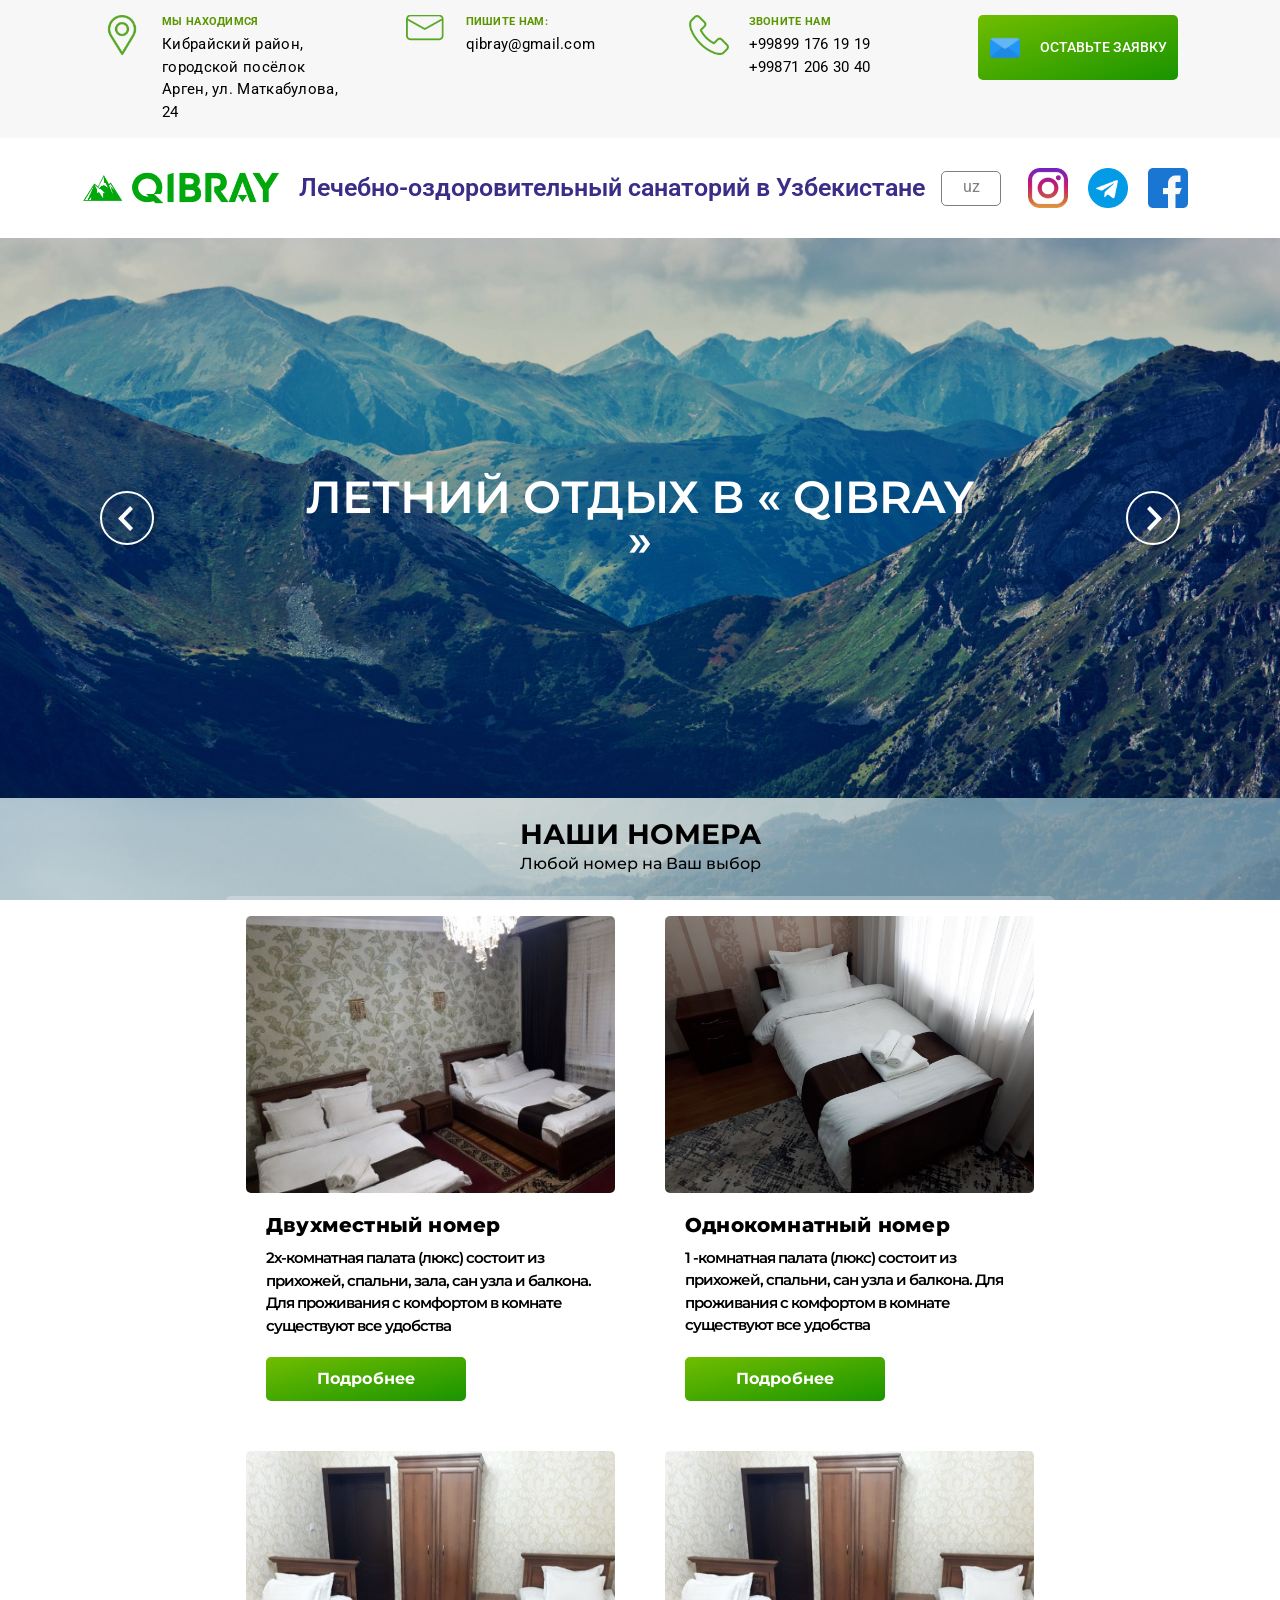
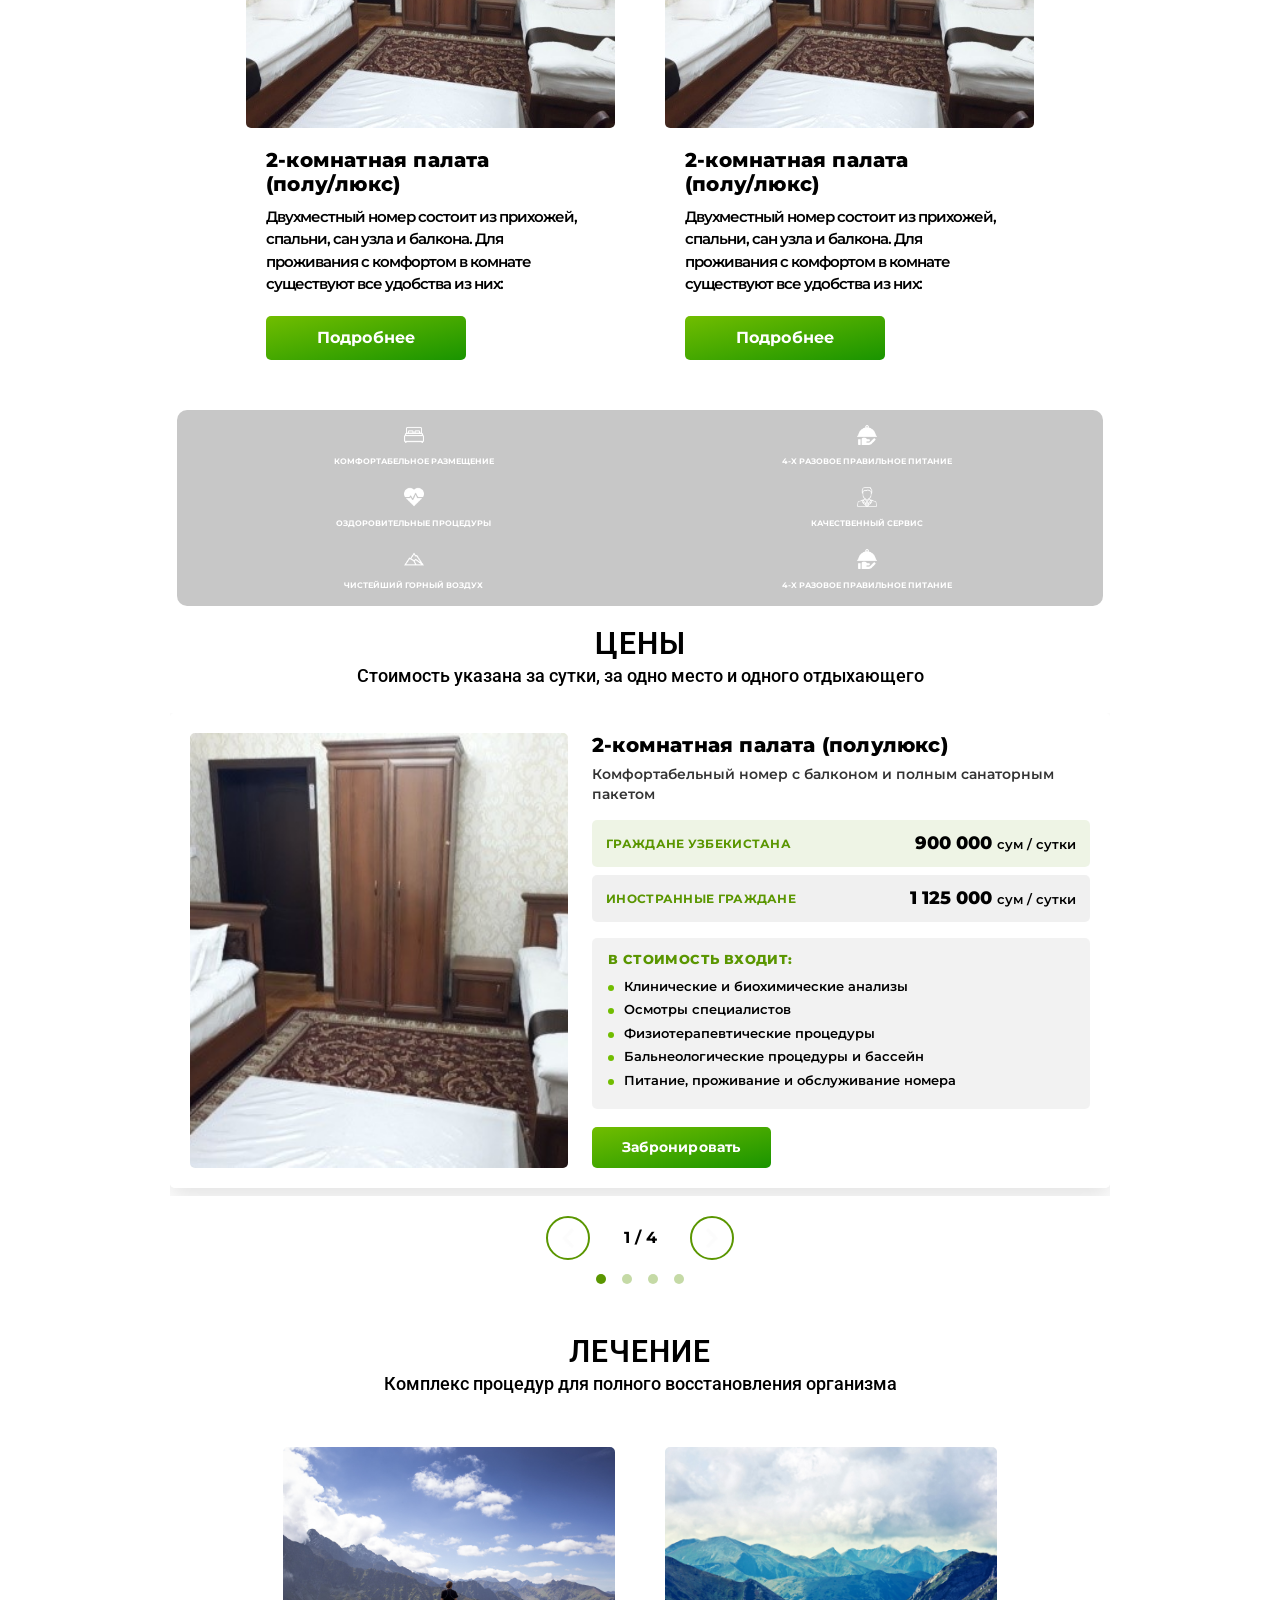
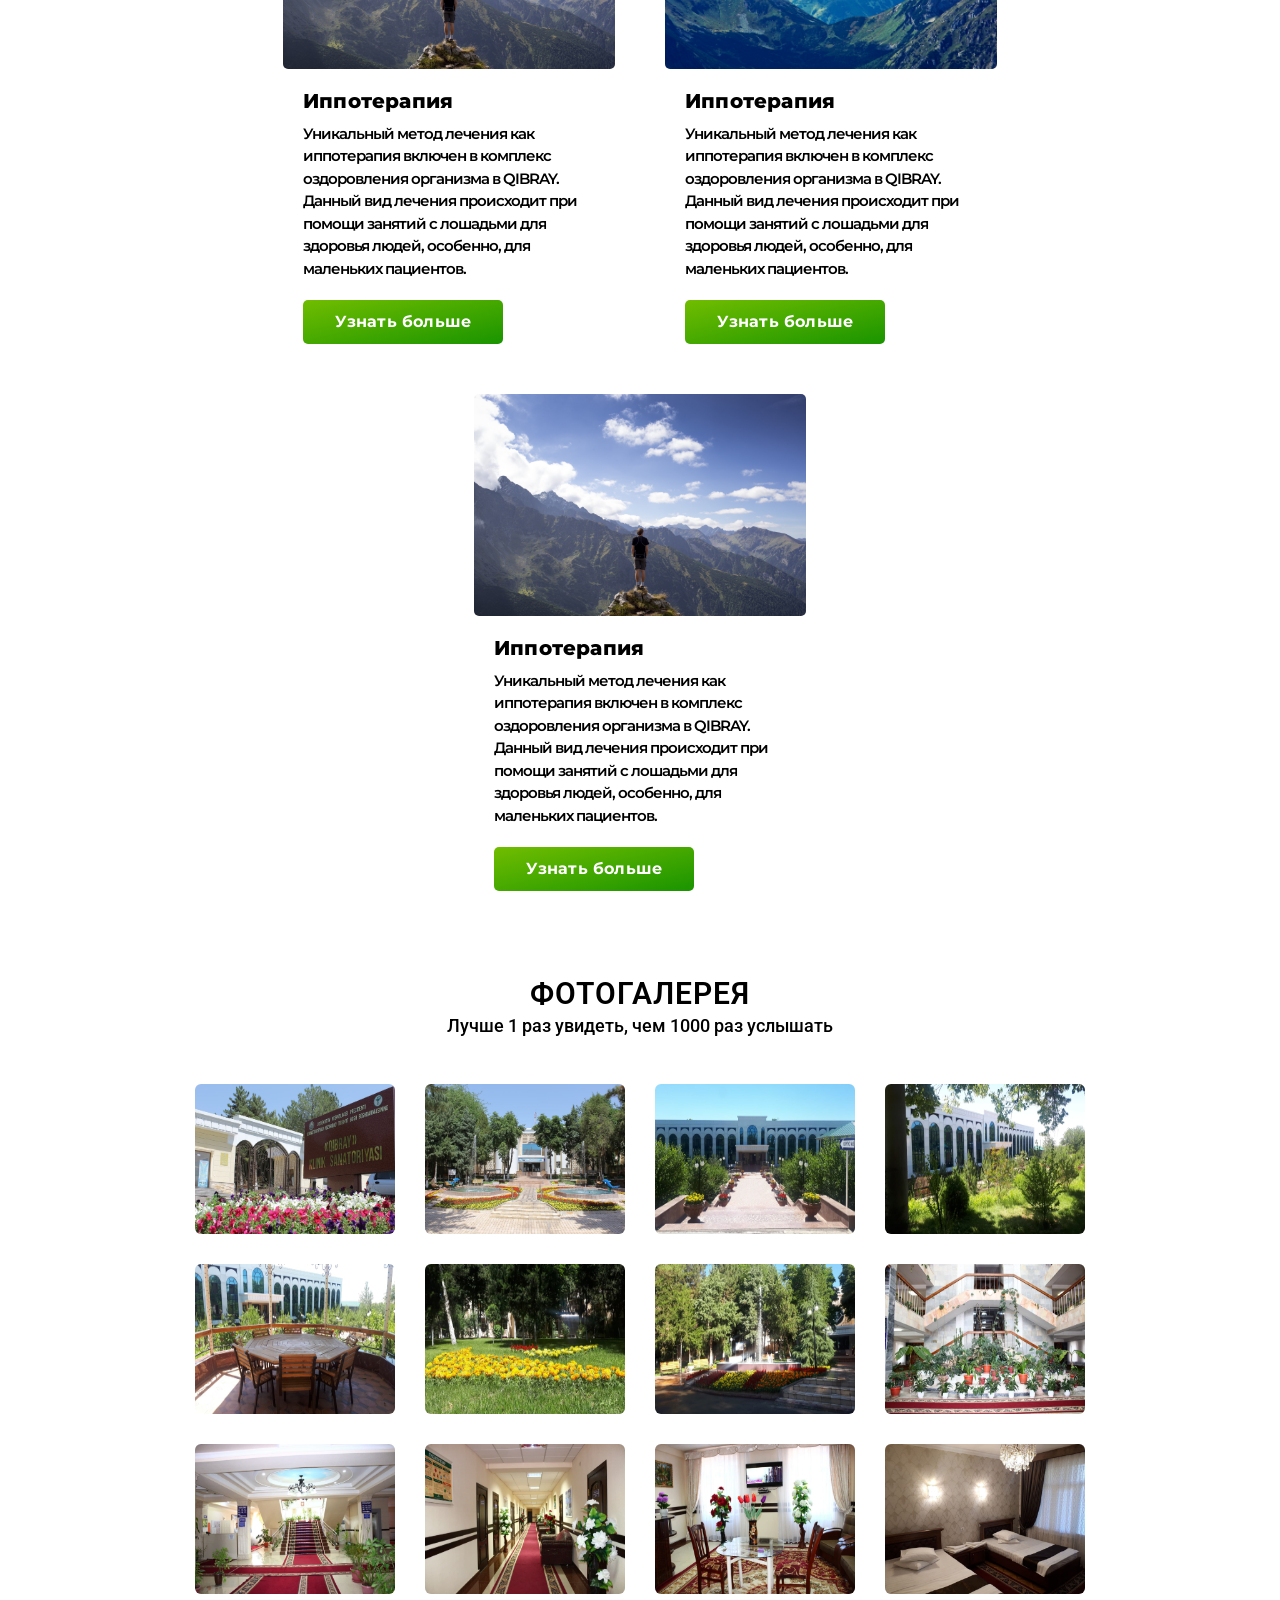
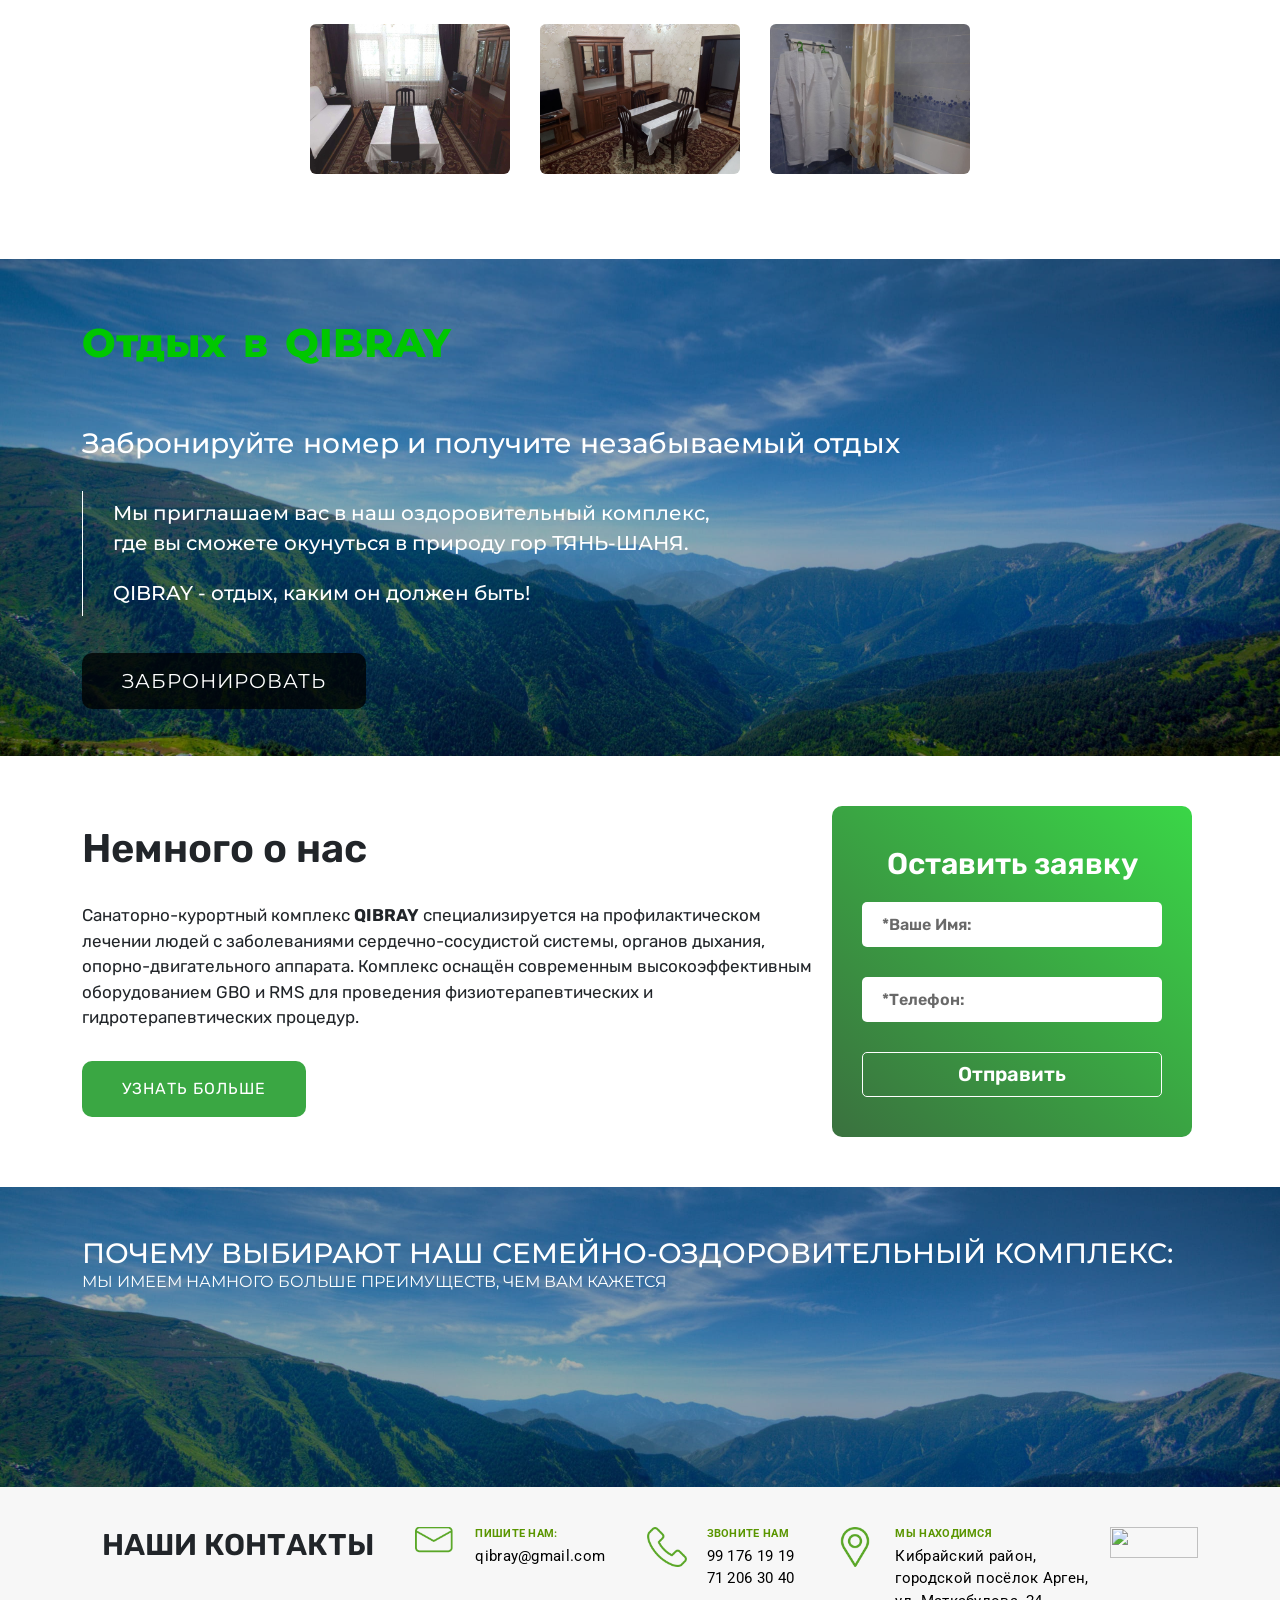
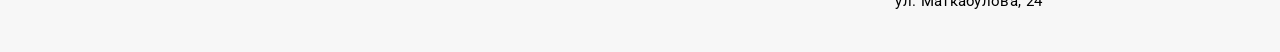
==== commit 14d164ce: "Новая версия цен" ====
--- a/html/index.html
+++ b/html/index.html
@@ -301,60 +301,244 @@
                     </div>
                 </div>
 
-                <section class="price-showcase" id="narxlar">
-                    <div class="price-showcase__inner">
-                        <div class="price-showcase__media">
-                            <img src="img/galery13.jpg" alt="Qibray sanatoriy hovuzi">
-                            <div class="price-showcase__thumbs">
-                                <img src="img/galery12.jpg" alt="Qibray sanatoriy hududi">
-                                <img src="img/photo_2021-06-19_11-27-33.jpg" alt="Qibray sanatoriy yo'li">
-                            </div>
-                        </div>
-                        <div class="price-showcase__content">
-                            <span class="price-showcase__badge">2 iz 6</span>
-                            <p class="price-showcase__eyebrow">Qibray Sanatoriy</p>
-                            <h2>NARXLAR</h2>
-                            <p class="price-showcase__lead">Xizmatlar narxi bir kun uchun, bir yotoq va bir dam oluvchi uchun.</p>
-
-                            <div class="price-list">
-                                <div class="price-list__row">
-                                    <span>Ikki xonali yarim lyuks</span>
-                                    <strong>900 000 so'm</strong>
-                                    <small>Xorijiy fuqarolar: 1 125 000 so'm</small>
-                                </div>
-                                <div class="price-list__row">
-                                    <span>Bir xonali lyuks</span>
-                                    <strong>1 000 000 so'm</strong>
-                                    <small>Xorijiy fuqarolar: 1 250 000 so'm</small>
-                                </div>
-                                <div class="price-list__row">
-                                    <span>Ikki xonali lyuks</span>
-                                    <strong>1 000 000 so'm</strong>
-                                    <small>Xorijiy fuqarolar: 1 250 000 so'm</small>
-                                </div>
-                                <div class="price-list__row">
-                                    <span>Ikki xonali super lyuks</span>
-                                    <strong>1 100 000 so'm</strong>
-                                    <small>Xorijiy fuqarolar: 1 375 000 so'm</small>
-                                </div>
-                            </div>
-
-                            <div class="included-card">
-                                <h3>Narx ichiga nimalar kiradi?</h3>
-                                <ul>
-                                    <li>Klinik va biokimyoviy tahlillar</li>
-                                    <li>Mutaxassislar ko'rigidan o'tish</li>
-                                    <li>Fizioterapevtik muolajalar</li>
-                                    <li>Balneologik muolajalar va basseyn</li>
-                                    <li>Ovqatlanish, yashash va xona xizmati</li>
-                                </ul>
-                                <a href="https://t.me/qibraysanatoriy_bot">Telegram orqali bron qilish</a>
-                            </div>
-                        </div>
-                    </div>
-                </section>
-
-                <div class="health">
+                <section class="prices-section" id="narxlar">
+                    <div class="health_txt prices-section__header">
+                        <h3 data-ru="ЦЕНЫ" data-uz="NARXLAR">ЦЕНЫ</h3>
+                        <p data-ru="Стоимость указана за сутки, за одно место и одного отдыхающего"
+                            data-uz="Xizmatlar narxi bir kun, bir yotoq va bir dam oluvchi uchun">Стоимость указана за
+                            сутки, за одно место и одного отдыхающего</p>
+                    </div>
+
+                    <div class="prices-carousel">
+                        <div class="swiper prices-swiper">
+                            <div class="swiper-wrapper">
+                                <div class="swiper-slide">
+                                    <article class="prices-card">
+                                        <div class="prices-card__image">
+                                            <img src="img/1polulux.jpg" alt="">
+                                        </div>
+                                        <div class="prices-card__body">
+                                            <h4 data-ru="2-комнатная палата (полулюкс)"
+                                                data-uz="Ikki xonali yarim lyuks">2-комнатная палата (полулюкс)</h4>
+                                            <p class="prices-card__desc"
+                                                data-ru="Комфортабельный номер с балконом и полным санаторным пакетом"
+                                                data-uz="Balkonli qulay xona va to'liq sanatoriya paketi">Комфортабельный
+                                                номер с балконом и полным санаторным пакетом</p>
+                                            <div class="prices-card__price-row">
+                                                <span data-ru="Граждане Узбекистана"
+                                                    data-uz="O'zbekiston fuqarolari">Граждане Узбекистана</span>
+                                                <strong>900 000 <em data-ru="сум / сутки"
+                                                        data-uz="so'm / kun">сум / сутки</em></strong>
+                                            </div>
+                                            <div class="prices-card__price-row prices-card__price-row--alt">
+                                                <span data-ru="Иностранные граждане"
+                                                    data-uz="Xorijiy fuqarolar">Иностранные граждане</span>
+                                                <strong>1 125 000 <em data-ru="сум / сутки"
+                                                        data-uz="so'm / kun">сум / сутки</em></strong>
+                                            </div>
+                                            <div class="prices-card__included">
+                                                <h5 data-ru="В стоимость входит:"
+                                                    data-uz="Narx ichiga nimalar kiradi?">В стоимость входит:</h5>
+                                                <ul>
+                                                    <li data-ru="Клинические и биохимические анализы"
+                                                        data-uz="Klinik va biokimyoviy tahlillar">Клинические и
+                                                        биохимические анализы</li>
+                                                    <li data-ru="Осмотры специалистов"
+                                                        data-uz="Mutaxassislar ko'rigidan o'tish">Осмотры специалистов
+                                                    </li>
+                                                    <li data-ru="Физиотерапевтические процедуры"
+                                                        data-uz="Fizioterapevtik muolajalar">Физиотерапевтические
+                                                        процедуры</li>
+                                                    <li data-ru="Бальнеологические процедуры и бассейн"
+                                                        data-uz="Balneologik muolajalar va basseyn">
+                                                        Бальнеологические процедуры и бассейн</li>
+                                                    <li data-ru="Питание, проживание и обслуживание номера"
+                                                        data-uz="Ovqatlanish, yashash va xona xizmati">Питание,
+                                                        проживание и обслуживание номера</li>
+                                                </ul>
+                                            </div>
+                                            <a href="#about" class="prices-card__btn" data-ru="Забронировать"
+                                                data-uz="Bron qilish">Забронировать</a>
+                                        </div>
+                                    </article>
+                                </div>
+
+                                <div class="swiper-slide">
+                                    <article class="prices-card">
+                                        <div class="prices-card__image">
+                                            <img src="img/1plux.png" alt="">
+                                        </div>
+                                        <div class="prices-card__body">
+                                            <h4 data-ru="1-комнатная палата (люкс)" data-uz="Bir xonali lyuks">
+                                                1-комнатная палата (люкс)</h4>
+                                            <p class="prices-card__desc"
+                                                data-ru="Однокомнатный люкс с прихожей, спальней, санузлом и балконом"
+                                                data-uz="Koridor, yotoqxona, hojatxona va balkonli bir xonali lyuks">
+                                                Однокомнатный люкс с прихожей, спальней, санузлом и балконом</p>
+                                            <div class="prices-card__price-row">
+                                                <span data-ru="Граждане Узбекистана"
+                                                    data-uz="O'zbekiston fuqarolari">Граждане Узбекистана</span>
+                                                <strong>1 000 000 <em data-ru="сум / сутки"
+                                                        data-uz="so'm / kun">сум / сутки</em></strong>
+                                            </div>
+                                            <div class="prices-card__price-row prices-card__price-row--alt">
+                                                <span data-ru="Иностранные граждане"
+                                                    data-uz="Xorijiy fuqarolar">Иностранные граждане</span>
+                                                <strong>1 250 000 <em data-ru="сум / сутки"
+                                                        data-uz="so'm / kun">сум / сутки</em></strong>
+                                            </div>
+                                            <div class="prices-card__included">
+                                                <h5 data-ru="В стоимость входит:"
+                                                    data-uz="Narx ichiga nimalar kiradi?">В стоимость входит:</h5>
+                                                <ul>
+                                                    <li data-ru="Клинические и биохимические анализы"
+                                                        data-uz="Klinik va biokimyoviy tahlillar">Клинические и
+                                                        биохимические анализы</li>
+                                                    <li data-ru="Осмотры специалистов"
+                                                        data-uz="Mutaxassislar ko'rigidan o'tish">Осмотры специалистов
+                                                    </li>
+                                                    <li data-ru="Физиотерапевтические процедуры"
+                                                        data-uz="Fizioterapevtik muolajalar">Физиотерапевтические
+                                                        процедуры</li>
+                                                    <li data-ru="Бальнеологические процедуры и бассейн"
+                                                        data-uz="Balneologik muolajalar va basseyn">
+                                                        Бальнеологические процедуры и бассейн</li>
+                                                    <li data-ru="Питание, проживание и обслуживание номера"
+                                                        data-uz="Ovqatlanish, yashash va xona xizmati">Питание,
+                                                        проживание и обслуживание номера</li>
+                                                </ul>
+                                            </div>
+                                            <a href="#about" class="prices-card__btn" data-ru="Забронировать"
+                                                data-uz="Bron qilish">Забронировать</a>
+                                        </div>
+                                    </article>
+                                </div>
+
+                                <div class="swiper-slide">
+                                    <article class="prices-card">
+                                        <div class="prices-card__image">
+                                            <img src="img/1lux.jpg" alt="">
+                                        </div>
+                                        <div class="prices-card__body">
+                                            <h4 data-ru="2-комнатная палата (люкс)" data-uz="Ikki xonali lyuks">
+                                                2-комнатная палата (люкс)</h4>
+                                            <p class="prices-card__desc"
+                                                data-ru="Двухкомнатный люкс: прихожая, спальня, зал, санузел и балкон"
+                                                data-uz="Koridor, yotoqxona, zal, hojatxona va balkonli ikki xonali lyuks">
+                                                Двухкомнатный люкс: прихожая, спальня, зал, санузел и балкон</p>
+                                            <div class="prices-card__price-row">
+                                                <span data-ru="Граждане Узбекистана"
+                                                    data-uz="O'zbekiston fuqarolari">Граждане Узбекистана</span>
+                                                <strong>1 000 000 <em data-ru="сум / сутки"
+                                                        data-uz="so'm / kun">сум / сутки</em></strong>
+                                            </div>
+                                            <div class="prices-card__price-row prices-card__price-row--alt">
+                                                <span data-ru="Иностранные граждане"
+                                                    data-uz="Xorijiy fuqarolar">Иностранные граждане</span>
+                                                <strong>1 250 000 <em data-ru="сум / сутки"
+                                                        data-uz="so'm / kun">сум / сутки</em></strong>
+                                            </div>
+                                            <div class="prices-card__included">
+                                                <h5 data-ru="В стоимость входит:"
+                                                    data-uz="Narx ichiga nimalar kiradi?">В стоимость входит:</h5>
+                                                <ul>
+                                                    <li data-ru="Клинические и биохимические анализы"
+                                                        data-uz="Klinik va biokimyoviy tahlillar">Клинические и
+                                                        биохимические анализы</li>
+                                                    <li data-ru="Осмотры специалистов"
+                                                        data-uz="Mutaxassislar ko'rigidan o'tish">Осмотры специалистов
+                                                    </li>
+                                                    <li data-ru="Физиотерапевтические процедуры"
+                                                        data-uz="Fizioterapevtik muolajalar">Физиотерапевтические
+                                                        процедуры</li>
+                                                    <li data-ru="Бальнеологические процедуры и бассейн"
+                                                        data-uz="Balneologik muolajalar va basseyn">
+                                                        Бальнеологические процедуры и бассейн</li>
+                                                    <li data-ru="Питание, проживание и обслуживание номера"
+                                                        data-uz="Ovqatlanish, yashash va xona xizmati">Питание,
+                                                        проживание и обслуживание номера</li>
+                                                </ul>
+                                            </div>
+                                            <a href="#about" class="prices-card__btn" data-ru="Забронировать"
+                                                data-uz="Bron qilish">Забронировать</a>
+                                        </div>
+                                    </article>
+                                </div>
+
+                                <div class="swiper-slide">
+                                    <article class="prices-card">
+                                        <div class="prices-card__image">
+                                            <img src="img/galery13.jpg" alt="">
+                                        </div>
+                                        <div class="prices-card__body">
+                                            <h4 data-ru="2-комнатная палата (супер люкс)"
+                                                data-uz="Ikki xonali super lyuks">2-комнатная палата (супер люкс)</h4>
+                                            <p class="prices-card__desc"
+                                                data-ru="Просторный номер повышенной комфортности с полным санаторным обслуживанием"
+                                                data-uz="Yuqori darajadagi qulaylik va to'liq sanatoriya xizmati">
+                                                Просторный номер повышенной комфортности с полным санаторным
+                                                обслуживанием</p>
+                                            <div class="prices-card__price-row">
+                                                <span data-ru="Граждане Узбекистана"
+                                                    data-uz="O'zbekiston fuqarolari">Граждане Узбекистана</span>
+                                                <strong>1 100 000 <em data-ru="сум / сутки"
+                                                        data-uz="so'm / kun">сум / сутки</em></strong>
+                                            </div>
+                                            <div class="prices-card__price-row prices-card__price-row--alt">
+                                                <span data-ru="Иностранные граждане"
+                                                    data-uz="Xorijiy fuqarolar">Иностранные граждане</span>
+                                                <strong>1 375 000 <em data-ru="сум / сутки"
+                                                        data-uz="so'm / kun">сум / сутки</em></strong>
+                                            </div>
+                                            <div class="prices-card__included">
+                                                <h5 data-ru="В стоимость входит:"
+                                                    data-uz="Narx ichiga nimalar kiradi?">В стоимость входит:</h5>
+                                                <ul>
+                                                    <li data-ru="Клинические и биохимические анализы"
+                                                        data-uz="Klinik va biokimyoviy tahlillar">Клинические и
+                                                        биохимические анализы</li>
+                                                    <li data-ru="Осмотры специалистов"
+                                                        data-uz="Mutaxassislar ko'rigidan o'tish">Осмотры специалистов
+                                                    </li>
+                                                    <li data-ru="Физиотерапевтические процедуры"
+                                                        data-uz="Fizioterapevtik muolajalar">Физиотерапевтические
+                                                        процедуры</li>
+                                                    <li data-ru="Бальнеологические процедуры и бассейн"
+                                                        data-uz="Balneologik muolajalar va basseyn">
+                                                        Бальнеологические процедуры и бассейн</li>
+                                                    <li data-ru="Питание, проживание и обслуживание номера"
+                                                        data-uz="Ovqatlanish, yashash va xona xizmati">Питание,
+                                                        проживание и обслуживание номера</li>
+                                                </ul>
+                                            </div>
+                                            <a href="#about" class="prices-card__btn" data-ru="Забронировать"
+                                                data-uz="Bron qilish">Забронировать</a>
+                                        </div>
+                                    </article>
+                                </div>
+                            </div>
+                        </div>
+
+                        <div class="prices-carousel__controls">
+                            <button type="button" class="prices-carousel__arrow prices-carousel__arrow--prev"
+                                aria-label="Previous">
+                                <img src="img/arrow-left.png" alt="">
+                            </button>
+                            <span class="prices-carousel__counter">
+                                <span class="prices-carousel__current">1</span>
+                                <span class="prices-carousel__sep">/</span>
+                                <span class="prices-carousel__total">4</span>
+                            </span>
+                            <button type="button" class="prices-carousel__arrow prices-carousel__arrow--next"
+                                aria-label="Next">
+                                <img src="img/arrow-right.png" alt="">
+                            </button>
+                        </div>
+                        <div class="prices-carousel__dots"></div>
+                    </div>
+                </section>
+
+                <div class="health">
                     <div class="health_txt">
                         <h3>ЛЕЧЕНИЕ</h3>
                         <p>Комплекс процедур для полного восстановления организма</p>
@@ -611,4 +795,4 @@
 
 </body>
 
-</html>
+</html>
--- a/html/css/style-min.css
+++ b/html/css/style-min.css
@@ -1,4 +1,4 @@
 *{margin:0;padding:0;-webkit-box-sizing:border-box!important;box-sizing:border-box!important}html::-webkit-scrollbar{width:7px;background-color:#000}html::-webkit-scrollbar-thumb{border-radius:10px;background-color:#fff}h1,h2,h3,h4,h5,p{margin-bottom:0}body{background-attachment:fixed}.parallax-window{background:0 0}.hamburger,.menu{color:#000!important}.hamburger__label::before{background:#000!important}.bg-light,.navbar-light{background:0 0!important}.menu__link:hover{color:#ffe600;text-decoration:none}.header{display:none}header .header_info{padding:15px 0;background:rgba(206,206,206,.171)}header .header_info .container{display:-webkit-box;display:-ms-flexbox;display:flex;-webkit-box-pack:justify;-ms-flex-pack:justify;justify-content:space-between;-webkit-box-align:start;-ms-flex-align:start;align-items:flex-start}header .header_info .container .hid{-webkit-box-align:start;-ms-flex-align:start;align-items:flex-start;padding:0 20px}header .header_info .container .hid .hid_icon,header .header_info .container .hid a .hid_icon{margin-right:20px}header .header_info .container .hid .hid_icon img{width:40px;height:40px}header .header_info .container .hid,header .header_info .container .hid .hid_text,header .header_info .container .hid a{display:-webkit-box;display:-ms-flexbox;display:flex;-webkit-box-pack:center;-ms-flex-pack:center;justify-content:center}header .header_info .container .hid .hid_text{-webkit-box-align:start;-ms-flex-align:start;align-items:flex-start;-webkit-box-orient:vertical;-webkit-box-direction:normal;-ms-flex-direction:column;flex-direction:column}header .header_info .container .hid .hid_text h3{font-family:'Roboto',sans-serif;color:#5a9600;letter-spacing:.3px;text-transform:uppercase;font-size:11px;font-weight:700;margin-bottom:5px}header .header_info .container .hid .hid_text p{font-family:'Roboto',sans-serif;color:#000;letter-spacing:.3px;font-size:15px;font-weight:400}header .header_info .container .hid a{height:65px;width:200px;background:-webkit-gradient(linear,left top,right bottom,from(#71bd00),to(#199400));background:-o-linear-gradient(top left,#71bd00 0,#199400 100%);background:linear-gradient(to bottom right,#71bd00 0,#199400 100%);text-decoration:none;border-radius:5px;-webkit-box-align:center;-ms-flex-align:center;align-items:center}.footer_info .container .hid a .hid_icon img,header .header_info .container .hid a .hid_icon img{width:30px;height:30px}.footer_info .container .hid a h3,header .header_info .container .hid a h3{font-size:14px;color:#fff;font-family:'Roboto',sans-serif;text-transform:uppercase}.numbers .container .numbers_div .num_left .num_item .num_body a:hover,header .header_info .container .hid a:hover{background:-webkit-gradient(linear,left top,right bottom,from(#199400),to(#71bd00));background:-o-linear-gradient(top left,#199400 0,#71bd00 100%);background:linear-gradient(to bottom right,#199400 0,#71bd00 100%)}header .header_info .container .hid:last-child{display:-webkit-box;display:-ms-flexbox;display:flex;-webkit-box-pack:end;-ms-flex-pack:end;justify-content:flex-end;-webkit-box-align:center;-ms-flex-align:center;align-items:center}header .header_nav{padding:10px;width:100%}header .header_nav .container{display:-webkit-box;display:-ms-flexbox;display:flex;-webkit-box-pack:justify;-ms-flex-pack:justify;justify-content:space-between;-webkit-box-align:center;-ms-flex-align:center;align-items:center;-ms-flex-wrap:wrap;flex-wrap:wrap}header .header_nav .container .lang{text-decoration:none;width:60px;padding-bottom:2px;height:35px;text-align:center;border:1px #7f7f7f solid;border-radius:5px;color:#7f7f7f;font-family:'Roboto',sans-serif;font-size:16px;-webkit-transition:.3s;-o-transition:.3s;transition:.3s}header .header_nav .container .lang:hover{background:#7f7f7f;color:#fff}header .header_nav .container .lang,header .header_nav .logo,header .header_nav .nav_media{display:-webkit-box;display:-ms-flexbox;display:flex;-webkit-box-pack:center;-ms-flex-pack:center;justify-content:center;-webkit-box-align:center;-ms-flex-align:center;align-items:center}header .header_nav .logo img{width:200px;height:80px}header .header_nav h3{font-family:'Roboto',sans-serif;font-weight:600;font-size:25px;color:#392d88;text-align:center}header .header_nav .nav_media .nav_icon{margin-left:10px;margin-right:10px}header .header_nav .nav_media .nav_icon img{width:40px!important;height:40px!important}header .header_nav .social-media{margin-right:80px}header .header_nav .social-media .social img{width:40px;height:40px;margin-left:10px;margin-right:10px}.line1{width:100px;height:10px;background:#fff;margin-bottom:20px}.body1,.body1 .body1_left .body1_dark{display:-webkit-box;display:-ms-flexbox;display:flex}.body1,.body1 .body1_left{-ms-flex-wrap:wrap;flex-wrap:wrap}.body1{-webkit-box-align:center;-ms-flex-align:center;align-items:center;height:500px}.body1 .body1_left{background:url(../img/oziel-gomez-b7TDOdBVewY-unsplash-min-scaled.jpg) 0 0/cover no-repeat;width:50%;height:100%}.body1,.body1 .body1_left .body1_dark,.body1 .body1_left .body1_info{-webkit-box-pack:center;-ms-flex-pack:center;justify-content:center}.body1 .body1_left .body1_dark{background:rgba(0,87,19,.377);-webkit-box-align:start;-ms-flex-align:start;align-items:flex-start;-webkit-box-orient:vertical;-webkit-box-direction:normal;-ms-flex-direction:column;flex-direction:column;padding:30px;width:100%;height:100%}.body1 .body1_left h1{font-family:'Lobster',cursive;font-size:30px;margin-bottom:20px;color:#fff}.body1 .body1_left .body1_info{margin-bottom:20px}.body1 .body1_left .body1_info img{width:35px;height:35px;margin-right:10px}.body1 .body1_left .body1_info a,.body1 .body1_left .body1_info h3{text-decoration:none;color:#fff;font-size:18px;font-weight:700}.body1 .body1_left .body1_info a:hover{color:#ffe600}.body1 .body1_right{height:100%;width:50%;background:url(../img/photo_2021-06-19_11-27-28.jpg) 50% 50%/cover}.plus{height:200px;background:rgba(38,133,0,.356)}.body1 .body1_left .body1_info,.slider .container-fluid,.swiper-container .swiper-wrapper{display:-webkit-box;display:-ms-flexbox;display:flex;-webkit-box-align:center;-ms-flex-align:center;align-items:center}.slider .container-fluid{position:relative;-webkit-box-pack:center;-ms-flex-pack:center;justify-content:center}.plus,.swiper-container{width:100%}.swiper-container .swiper-wrapper{-webkit-box-pack:justify;-ms-flex-pack:justify;justify-content:space-between}.swiper-container .swiper-wrapper .swiper-slide{overflow:visible;max-height:560px;min-height:560px;position:relative;z-index:3;width:100%;padding:25px 80px;-webkit-box-sizing:border-box;box-sizing:border-box}.swiper-container .swiper-wrapper .swiper-slide .slide-img img{max-width:508px;max-height:508px}.swiper-container,.swiper-container .swiper-wrapper .swiper-slide,.swiper-container .swiper-wrapper .swiper-slide .slide-text,.swiper-container .swiper-wrapper .swiper-slide .slide-text a{display:-webkit-box;display:-ms-flexbox;display:flex;-webkit-box-pack:center;-ms-flex-pack:center;justify-content:center;-webkit-box-align:center;-ms-flex-align:center;align-items:center}.swiper-container .swiper-wrapper .swiper-slide .slide-text{position:relative;z-index:3;-webkit-box-orient:vertical;-webkit-box-direction:normal;-ms-flex-direction:column;flex-direction:column;font-family:'Montserrat',sans-serif;width:60%}.swiper-container .swiper-wrapper .swiper-slide .slide-text h4{font-style:normal;font-weight:600;font-size:45px;line-height:43px;color:#fff;text-align:center}.swiper-container .swiper-wrapper .swiper-slide .slide-text p{margin-top:20px;font-style:normal;font-weight:400;font-size:18px;line-height:30px;color:#fff}.swiper-container .swiper-wrapper .swiper-slide .slide-text a{margin-top:20px;width:246px;height:59px;background:#e0e0e0;font-style:normal;font-weight:700;font-size:20px;line-height:30px;color:#000;text-decoration:none;-webkit-transition:.3s;-o-transition:.3s;transition:.3s}.swiper-container .swiper-wrapper .swiper-slide .slide-text a:hover{-webkit-box-shadow:0 0 0 2px #ffcc01;box-shadow:0 0 0 2px #ffcc01}.swiper-container .swiper-wrapper .swiper-slide:after{content:'';position:absolute;top:0;left:0;right:0;bottom:0;background:rgba(0,0,0,.2);z-index:2}.slider{padding:0;position:relative}.ss1{background:url(../img/mountains-nature-landscape-min.jpg) 50% 100%/cover}.ss2{background:url(../img/landscape-336542_1920.jpg) 50% 100%/cover}.swiper-button-next,.swiper-button-prev{top:275px;position:absolute;width:54px;height:54px;background:#ffffff00;border:2px solid #fff;border-radius:50%;-webkit-box-sizing:border-box;box-sizing:border-box;-webkit-box-shadow:2px 2px 4px rgba(0,0,0,.25);box-shadow:2px 2px 4px rgba(0,0,0,.25)}.swiper-button-prev{left:100px;padding-right:3px}.swiper-button-next img,.swiper-button-prev img{width:15px;height:25px}.swiper-button-next{right:100px;padding-left:3px}.swiper-button-next:focus,.swiper-button-prev:focus{outline:0}.left_text,.swiper-button-next::after,.swiper-button-prev::after{display:none}.left_text{-webkit-box-pack:center;-ms-flex-pack:center;justify-content:center;-webkit-box-align:center;-ms-flex-align:center;align-items:center;-webkit-box-orient:vertical;-webkit-box-direction:normal;-ms-flex-direction:column;flex-direction:column;font-family:'Montserrat',sans-serif;margin-bottom:20px}.left_text h3,.numbers .container .numbers_div .num_right h3{font-weight:700;color:#000}.health_txt p,.left_text p,.numbers .container .numbers_div .num_right p{font-weight:500;color:#000}a[data-fancybox] img{cursor:-webkit-zoom-in;cursor:zoom-in}.numbers{padding:20px 0;background:url(../img/beautiful-shot-high-white-hilltops-mountains-covered-fog.jpg) 50% 50%/cover;background-attachment:fixed}.numbers,.numbers .container .numbers_div,.numbers .container .numbers_div .num_left{display:-webkit-box;display:-ms-flexbox;display:flex;-webkit-box-pack:center;-ms-flex-pack:center;justify-content:center;-webkit-box-align:center;-ms-flex-align:center;align-items:center}.numbers .container .numbers_div{margin-bottom:70px}.numbers .container .numbers_div .num_left{z-index:333;margin-top:-150px;-ms-flex-wrap:wrap;flex-wrap:wrap}.health .health_div .num_item,.numbers .container .numbers_div .num_left .num_item{max-width:409px;min-width:350px;padding:20px;margin-left:5px;margin-right:5px;background:rgba(255,255,255,.267);border-radius:5px;margin-bottom:10px}.health .health_div .num_item img,.numbers .container .numbers_div .num_left .num_item img{border-radius:5px;width:100%;height:auto}.numbers .container .numbers_div .num_left .num_item .num_body,.numbers .container .numbers_div .num_right .nr_div .nr_icon{-webkit-box-pack:center;-ms-flex-pack:center;justify-content:center;-webkit-box-orient:vertical;-webkit-box-direction:normal;-ms-flex-direction:column;flex-direction:column}.numbers .container .numbers_div .num_left .num_item .num_body{padding:20px 20px 0;display:-webkit-box;display:-ms-flexbox;display:flex;-webkit-box-align:start;-ms-flex-align:start;align-items:flex-start;letter-spacing:-1px;font-family:'Montserrat',sans-serif}.numbers .container .numbers_div .num_left .num_item .num_body h3{text-align:left;color:#000;font-size:20px;font-weight:800;letter-spacing:.2px;margin-bottom:10px}.numbers .container .numbers_div .num_left .num_item .num_body p{font-family:'Montserrat',sans-serif;text-align:left;font-size:15px;color:#000;font-weight:600;margin-bottom:20px}.health .health_div .num_item .num_body a,.numbers .container .numbers_div .num_left .num_item .num_body a{padding:10px 30px;background:-webkit-gradient(linear,left top,right bottom,from(#71bd00),to(#199400));background:-o-linear-gradient(top left,#71bd00 0,#199400 100%);background:linear-gradient(to bottom right,#71bd00 0,#199400 100%);width:200px;text-decoration:none;color:#fff;font-family:'Montserrat',sans-serif;font-weight:700;letter-spacing:.2px;text-align:center;border-radius:5px;-webkit-transition:.5s;-o-transition:.5s;transition:.5s}.numbers .container .numbers_div .num_right{display:-webkit-box;display:-ms-flexbox;display:flex;-webkit-box-orient:vertical;-webkit-box-direction:normal;-ms-flex-direction:column;flex-direction:column;font-family:'Montserrat',sans-serif}.numbers .container .numbers_div .num_right,.numbers .container .numbers_div .num_right .nr_div,.numbers .container .numbers_div .num_right2{-webkit-box-pack:center;-ms-flex-pack:center;justify-content:center;-webkit-box-align:center;-ms-flex-align:center;align-items:center}.numbers .container .numbers_div .num_right .nr_div{margin-top:30px;width:100%;background:rgba(0,0,0,.219);border-radius:10px;padding:20px 30px;display:-webkit-box;display:-ms-flexbox;display:flex;-webkit-box-orient:vertical;-webkit-box-direction:normal;-ms-flex-direction:column;flex-direction:column}.numbers .container .numbers_div .num_right .nr_div .nr_icon{padding:20px 0}.numbers .container .numbers_div .num_right .nr_div .nr_icon img{width:60px;height:60px;margin-bottom:10px}.numbers .container .numbers_div .num_right .nr_div .nr_icon p,.numbers .container .numbers_div .num_right2 .nr_div .nr_icon p{text-align:center;color:#fff;text-transform:uppercase!important;font-family:'Montserrat',sans-serif;font-weight:700;letter-spacing:0;font-size:15px}.numbers .container .numbers_div .num_right2{padding:0 20px;display:none;font-family:'Montserrat',sans-serif}.numbers .container .numbers_div .num_right2 h3{font-size:19px;font-weight:700;color:#000}.numbers .container .numbers_div .num_right2 p{font-size:16px;font-weight:500;color:#000;text-align:center}.numbers .container .numbers_div .num_right2 .nr_div{margin-top:20px;background:rgba(0,0,0,.219);border-radius:10px;padding:5px 10px;-ms-flex-pack:distribute;justify-content:space-around;-webkit-box-orient:horizontal!important;-webkit-box-direction:normal!important;-ms-flex-direction:row!important;flex-direction:row!important;-ms-flex-wrap:wrap;flex-wrap:wrap}.health .health_div,.numbers .container .numbers_div .num_right .nr_div .nr_icon,.numbers .container .numbers_div .num_right2 .nr_div,.numbers .container .numbers_div .num_right2 .nr_div .nr_icon{display:-webkit-box;display:-ms-flexbox;display:flex;-webkit-box-align:center;-ms-flex-align:center;align-items:center}.health_txt,.numbers .container .numbers_div .num_right2,.numbers .container .numbers_div .num_right2 .nr_div .nr_icon{-webkit-box-orient:vertical;-webkit-box-direction:normal;-ms-flex-direction:column;flex-direction:column}.numbers .container .numbers_div .num_right2 .nr_div .nr_icon{width:50%;-ms-flex-pack:distribute;justify-content:space-around;padding:10px 0}.numbers .container .numbers_div .num_right2 .nr_div .nr_icon img{width:20px;height:20px;margin-bottom:10px}.numbers .container .numbers_div .num_right2 .nr_div .nr_icon p{font-size:8px}.health_txt{font-family:'Roboto',sans-serif;margin-bottom:30px;display:-webkit-box;display:-ms-flexbox;display:flex;-webkit-box-pack:center;-ms-flex-pack:center;justify-content:center;-webkit-box-align:center;-ms-flex-align:center;align-items:center}.health_txt h3{font-size:30px;color:#000;font-weight:600;letter-spacing:1px}.health_txt p{font-size:18px}.health{margin-bottom:55px}.health .health_div{-webkit-box-pack:center!important;-ms-flex-pack:center!important;justify-content:center!important;-ms-flex-wrap:wrap;flex-wrap:wrap}.galery,.health .health_div .num_item .num_body{-ms-flex-pack:center;justify-content:center;-webkit-box-orient:vertical;-webkit-box-direction:normal;-ms-flex-direction:column;flex-direction:column;font-family:'Montserrat',sans-serif}.galery,.galery .galery_div,.health .health_div .num_item .num_body{display:-webkit-box;display:-ms-flexbox;display:flex;-webkit-box-pack:center}.health .health_div .num_item .num_body{padding:20px 20px 0;-webkit-box-align:start;-ms-flex-align:start;align-items:flex-start;letter-spacing:-1px}.health .health_div .num_item .num_body h3{text-align:center;color:#000;font-size:20px;font-weight:800;letter-spacing:.2px;margin-bottom:10px}.health .health_div .num_item .num_body p{font-family:'Montserrat',sans-serif;text-align:left;font-size:15px;color:#000;font-weight:600;margin-bottom:20px}.footer_info .container .hid a:hover,.health .health_div .num_item .num_body a:hover{background:-webkit-gradient(linear,left top,right bottom,from(#199400),to(#71bd00));background:-o-linear-gradient(top left,#199400 0,#71bd00 100%);background:linear-gradient(to bottom right,#199400 0,#71bd00 100%)}.galery,.galery .galery_div{-webkit-box-align:center;-ms-flex-align:center;align-items:center}.galery{margin-bottom:50px}.galery,.galery .health_txt{width:100%}.galery .galery_div{position:relative;-ms-flex-wrap:wrap;flex-wrap:wrap;-ms-flex-pack:distribute!important;justify-content:space-around!important}.galery .gallery_div{-webkit-box-pack:center;-ms-flex-pack:center;justify-content:center}.galery .gallery_div a{max-width:200px;margin:15px;max-height:150px;padding:0;text-decoration:none;content:""}.galery .gallery_div a img{width:200px;height:150px}.galery .gallery_div,.rest,.rest .rest_div .rest_p .rest_p_right{display:-webkit-box;display:-ms-flexbox;display:flex}.galery .gallery_div,.rest,.rest .rest_div .rest_p{-webkit-box-align:center;-ms-flex-align:center;align-items:center}.rest{position:relative;background:url(../img/luxfon.com_1193.jpg) 50% 40%/cover;padding:60px 0;-webkit-box-pack:center;-ms-flex-pack:center;justify-content:center}.rest .rest_div{color:#fff;font-family:'Montserrat',sans-serif;position:relative;z-index:3}.rest .rest_div h2{font-weight:800;word-spacing:5px;letter-spacing:0;margin-bottom:60px;font-size:40px;color:#00c700}.rest .rest_div h3{font-weight:500;margin-bottom:30px}.rest .rest_div .rest_p{display:-webkit-box;display:-ms-flexbox;display:flex;-webkit-box-pack:start;-ms-flex-pack:start;justify-content:flex-start;margin-bottom:50px}.rest .rest_div .rest_p .rest_p_left{height:125px;width:1px;background:#fff;margin-right:30px}.rest .rest_div .rest_p .rest_p_right{height:100%;-webkit-box-pack:justify;-ms-flex-pack:justify;justify-content:space-between;-webkit-box-align:start;-ms-flex-align:start;align-items:flex-start;-webkit-box-orient:vertical;-webkit-box-direction:normal;-ms-flex-direction:column;flex-direction:column;font-size:20px;font-weight:500}.rest .rest_div .rest_p .rest_p_right p:first-child{margin-bottom:20px}.rest:after{content:'';position:absolute;top:0;left:0;right:0;bottom:0;background:rgba(0,0,0,.3);z-index:2}.about .about_left a,.rest_button a{padding:16px 40px;letter-spacing:1px;text-decoration:none;color:#fff;text-transform:uppercase;border-radius:10px}.rest_button a{background:rgba(0,0,0,.774);font-size:20px;-webkit-transition:.5s;-o-transition:.5s;transition:.5s}.about .about_left a:hover,.rest_button a:hover{background:0 0;border:1px #fff solid;margin-left:20px}.about{padding:50px 0;font-family:'Rubik',sans-serif}.about .container{-webkit-box-align:center;-ms-flex-align:center;align-items:center;-ms-flex-wrap:wrap;flex-wrap:wrap}.about .about_left,.about .about_right,.about .about_right form,.about .container{display:-webkit-box;display:-ms-flexbox;display:flex;-webkit-box-pack:center;-ms-flex-pack:center;justify-content:center}.about .about_left{-webkit-box-align:start;-ms-flex-align:start;align-items:flex-start;-webkit-box-orient:vertical;-webkit-box-direction:normal;-ms-flex-direction:column;flex-direction:column}.about .about_left h3{font-weight:600;margin-bottom:30px;font-size:40px}.about .about_left p{font-size:17px;margin-bottom:30px}.about .about_left a{background:rgba(0,141,12,.774);font-size:16px;-webkit-transition:.3s;-o-transition:.3s;transition:.3s}.about .about_left a:hover{border:1px #000 solid;color:#000}.about .about_right,.about .about_right form{-ms-flex-line-pack:center;align-content:center}.about .about_right form{min-width:360px;border-radius:10px;padding:40px 30px;-webkit-box-pack:justify;-ms-flex-pack:justify;justify-content:space-between;-webkit-box-orient:vertical;-webkit-box-direction:normal;-ms-flex-direction:column;flex-direction:column;background:-webkit-gradient(linear,left bottom,right top,from(rgba(0,71,6,.774)),to(rgba(0,202,17,.774)));background:-o-linear-gradient(bottom left,rgba(0,71,6,.774),rgba(0,202,17,.774));background:linear-gradient(to top right,rgba(0,71,6,.774),rgba(0,202,17,.774))}.about .about_right form h3{text-align:center;font-weight:600;margin-bottom:20px;font-size:30px;color:#fff}.about .about_right form input{border-radius:5px;padding:10px 20px;height:45px;width:100%;margin-bottom:30px;outline:0;border:0}.about .about_right form input::-webkit-input-placeholder{color:#696969;font-weight:600}.about .about_right form input::-moz-placeholder{color:#696969;font-weight:600}.about .about_right form input:-ms-input-placeholder,.about .about_right form input::-ms-input-placeholder{color:#696969;font-weight:600}.about .about_right form input::placeholder{color:#696969;font-weight:600}.about .about_right form button{border-radius:5px;height:45px;outline:0;font-weight:600;font-size:20px;background:0 0;border:1px #fff solid;color:#fff;-webkit-transition:.3s;-o-transition:.3s;transition:.3s}.about .about_right form button:hover{background:#fff;color:rgba(0,71,6,.774)}.footer_info{padding:40px 0;background:rgba(206,206,206,.171)}.footer_info .container,.footer_info .container .hid{display:-webkit-box;display:-ms-flexbox;display:flex;-webkit-box-pack:justify;-ms-flex-pack:justify;justify-content:space-between;-webkit-box-align:start;-ms-flex-align:start;align-items:flex-start}.footer_info .container .hid{-webkit-box-pack:start;-ms-flex-pack:start;justify-content:flex-start;padding:0 20px}.footer_info .container .hid h2{font-size:30px;font-family:'Rubik',sans-serif;font-weight:600}.footer_info .container .hid .hid_icon,.footer_info .container .hid a .hid_icon{margin-right:20px}.footer_info .container .hid .hid_icon img{margin:auto;width:40px;height:40px}.footer_info .container .hid .hid_text,.footer_info .container .hid a{display:-webkit-box;display:-ms-flexbox;display:flex;-webkit-box-pack:center;-ms-flex-pack:center;justify-content:center}.footer_info .container .hid .hid_text{-webkit-box-align:start;-ms-flex-align:start;align-items:flex-start;-webkit-box-orient:vertical;-webkit-box-direction:normal;-ms-flex-direction:column;flex-direction:column}.footer_info .container .hid .hid_text h3{font-family:'Roboto',sans-serif;color:#5a9600;letter-spacing:.3px;text-transform:uppercase;font-size:11px;font-weight:700;margin-bottom:5px}.footer_info .container .hid .hid_text p{font-family:'Roboto',sans-serif;color:#000;letter-spacing:.3px;font-size:15px;font-weight:400}.footer_info .container .hid a{height:65px;width:200px;background:-webkit-gradient(linear,left top,right bottom,from(#71bd00),to(#199400));background:-o-linear-gradient(top left,#71bd00 0,#199400 100%);background:linear-gradient(to bottom right,#71bd00 0,#199400 100%);text-decoration:none;border-radius:5px;-webkit-box-align:center;-ms-flex-align:center;align-items:center}.footer_info .container .hid:last-child{display:-webkit-box;display:-ms-flexbox;display:flex;-webkit-box-pack:end;-ms-flex-pack:end;justify-content:flex-end;-webkit-box-align:center;-ms-flex-align:center;align-items:center}.why{display:-webkit-box;display:-ms-flexbox;display:flex;-webkit-box-pack:start;-ms-flex-pack:start;justify-content:flex-start;-webkit-box-align:center;-ms-flex-align:center;align-items:center;-webkit-box-orient:vertical;-webkit-box-direction:normal;-ms-flex-direction:column;flex-direction:column;height:300px;background:url(../img/luxfon.com_1193.jpg) 50% 40%/cover;font-family:'Montserrat',sans-serif;color:#fff}.why .why_bg{padding:50px 0 0;width:100%;height:100%;background:rgba(0,0,0,.335)}.nomera_banner{width:100%;height:300px;-webkit-filter:brightness(.8);filter:brightness(.8)}.nomera{padding:50px 0}.nomera .nomer_line{width:100%;border-bottom:1px solid #797979;margin:10px 0}.nomera .container .nomer{display:-webkit-box;display:-ms-flexbox;display:flex;-webkit-box-align:start;-ms-flex-align:start;align-items:flex-start;-ms-flex-wrap:wrap;flex-wrap:wrap}.nomera .container .nomer .nomer_carousel{width:50%;padding:0 20px;margin-bottom:30px}.nomera .container .nomer .nomer_text,.nomera .container .nomer .nomer_text .price .reserve .btn_reserve{display:-webkit-box;display:-ms-flexbox;display:flex;-webkit-box-pack:center;-ms-flex-pack:center;justify-content:center}.nomera .container .nomer .nomer_text{width:50%;padding:20px 40px 0;-webkit-box-orient:vertical;-webkit-box-direction:normal;-ms-flex-direction:column;flex-direction:column;-webkit-box-align:start;-ms-flex-align:start;align-items:flex-start;font-family:'Rubik',sans-serif}.nomera .container .nomer .nomer_text ul{margin-top:10px}.nomera .container .nomer .nomer_text li{margin-bottom:2px;list-style-type:disc;font-size:14px}.nomera .container .nomer .nomer_text .price{width:100%;display:-webkit-box;display:-ms-flexbox;display:flex}.nomera .container .nomer .nomer_text .price .price_list{padding:10px 20px;font-size:22px;font-style:italic;margin-right:20px}.nomera .container .nomer .nomer_text .price .reserve{display:-webkit-box;display:-ms-flexbox;display:flex;padding:2px 0}.nomera .container .nomer .nomer_text .price .reserve .btn_reserve{padding:10px 20px;font-size:18px;-webkit-box-align:center;-ms-flex-align:center;align-items:center;text-decoration:none;color:#000;background:#fff;border:1px solid #000;-webkit-transition:.3s;-o-transition:.3s;transition:.3s}.nomera .container .nomer .nomer_text .price .reserve .btn_reserve:hover{background:#000;color:#fff}#mainCarousel{width:100%;margin:0 auto 1rem;--carousel-button-color: #000000;--carousel-button-bg: #d4d4d4;--carousel-button-shadow: 0 2px 1px -1px rgb(0 0 0%),
         0 1px 1px 0 rgb(0 0 0 / 14%), 0 1px 3px 0 rgb(0 0 0 / 12%);--carousel-button-svg-width: 20px;--carousel-button-svg-height: 20px;--carousel-button-svg-stroke-width: 2.5}#mainCarousel .carousel__slide{width:100%;padding:0}#mainCarousel .carousel__slide img{width:100%;max-height:405px;-o-object-fit:cover;object-fit:cover}#mainCarousel .carousel__button.is-prev{left:-1.5rem}#mainCarousel .carousel__button.is-next{right:-1.5rem}#mainCarousel .carousel__button:focus{outline:0;-webkit-box-shadow:0 0 0 4px #fff;box-shadow:0 0 0 4px #fff}#thumbCarousel .carousel__slide{opacity:.5;padding:0;margin:.25rem;width:96px;height:64px}#thumbCarousel .carousel__slide img{width:100%;height:100%;-o-object-fit:cover;object-fit:cover;border-radius:4px}#thumbCarousel .carousel__slide.is-nav-selected{opacity:1}@media (max-width:1399px){.numbers_div{display:-webkit-box;display:-ms-flexbox;display:flex;-webkit-box-pack:center;-ms-flex-pack:center;justify-content:center;-webkit-box-align:center;-ms-flex-align:center;align-items:center;-webkit-box-orient:vertical;-webkit-box-direction:normal;-ms-flex-direction:column;flex-direction:column}.num_left{width:100%;margin-top:0!important}.num_right{display:none!important}.num_right2{display:-webkit-box!important;display:-ms-flexbox!important;display:flex!important}.health_txt,.left_text{display:-webkit-box;display:-ms-flexbox;display:flex}.health_txt{-webkit-box-pack:center;-ms-flex-pack:center;justify-content:center;-webkit-box-align:center;-ms-flex-align:center;align-items:center;-webkit-box-orient:vertical;-webkit-box-direction:normal;-ms-flex-direction:column;flex-direction:column}.health_txt p{text-align:center}.numbers_div{margin-bottom:20px!important}}@media (max-width:1199px){.nomera .container .nomer .nomer_carousel{width:100%;position:relative!important}.nomera .container .nomer .nomer_text{width:100%}.about{padding:20px 0!important}.about .container{-webkit-box-orient:vertical;-webkit-box-direction:normal;-ms-flex-direction:column;flex-direction:column}.about .container .about_left{display:-webkit-box;display:-ms-flexbox;display:flex;-webkit-box-pack:center;-ms-flex-pack:center;justify-content:center;-webkit-box-align:center;-ms-flex-align:center;align-items:center;margin-bottom:20px;width:100%!important;padding:0 10px}.about .container .about_left h3{font-size:25px!important;margin-bottom:20px!important}.about .container .about_left p{width:100%;text-align:center}header .header_nav .container{display:-webkit-box!important;display:-ms-flexbox!important;display:flex!important;-ms-flex-pack:distribute!important;justify-content:space-around!important;-webkit-box-align:center!important;-ms-flex-align:center!important;align-items:center!important;-webkit-box-orient:vertical!important;-webkit-box-direction:normal!important;-ms-flex-direction:column!important;flex-direction:column!important}.menu_h3,.nav_media{margin-bottom:30px!important}.swiper-button-next{right:20px!important}.swiper-button-prev{left:20px!important}}@media (max-width:1175px){.slide-text{width:100%!important}.slide-text h4{width:100%;font-size:20px!important}.swiper-button-next,.swiper-button-prev{display:none!important}.swiper-slide{overflow:visible;max-height:300px!important;min-height:300px!important;-webkit-box-align:center!important;-ms-flex-align:center!important;align-items:center!important;padding:10px 20px!important}}@media (max-width:991px){.footer_info{padding:20px 0}.footer_info .container,.footer_info .container .hid{display:-webkit-box;display:-ms-flexbox;display:flex;-webkit-box-orient:vertical;-webkit-box-direction:normal;-ms-flex-direction:column;flex-direction:column}.footer_info .container{-webkit-box-pack:justify;-ms-flex-pack:justify;justify-content:space-between;-webkit-box-align:center;-ms-flex-align:center;align-items:center}.footer_info .container .hid{-webkit-box-pack:center!important;-ms-flex-pack:center!important;justify-content:center!important;padding:0 20px;margin-bottom:20px}.footer_info .container .hid h2{font-size:30px;font-family:'Rubik',sans-serif;font-weight:600}.footer_info .container .hid .hid_icon{margin-right:0!important;margin-bottom:10px!important}.footer_info .container .hid,.footer_info .container .hid .hid_text{-webkit-box-align:center!important;-ms-flex-align:center!important;align-items:center!important}.footer_info .container .hid .hid_text h3,.footer_info .container .hid .hid_text p{text-align:center!important}}@media (max-width:768px){header .header_info{display:none}.nomera{padding:30px 0!important}.nomer_text .price{display:-webkit-box;display:-ms-flexbox;display:flex;-webkit-box-orient:vertical;-webkit-box-direction:normal;-ms-flex-direction:column;flex-direction:column;-webkit-box-align:center;-ms-flex-align:center;align-items:center}}@media (max-width:600px){.header{display:block}.rest .rest_div .rest_p .rest_p_left{display:none}.rest .rest_div .rest_p .rest_p_right{margin:0 auto;width:90%}.rest .rest_div .rest_p .rest_p_right p{text-align:center!important;margin:0 auto}.gallery_div a{width:160px;height:120px;margin:10px!important}.gallery_div a img{width:160px!important;height:120px!important}.galery_div .galery_item img{width:150px!important;height:100px!important}.galery a{padding:10px 20px;font-weight:600;font-size:15px!important}.health,.health_txt{margin-bottom:20px!important}.health_txt{font-family:'Montserrat',sans-serif}.health_txt h3{font-size:19px;font-weight:800}.health_txt p{text-align:center;font-weight:600}header .header_nav .container{display:-webkit-box!important;display:-ms-flexbox!important;display:flex!important;-webkit-box-pack:justify!important;-ms-flex-pack:justify!important;justify-content:space-between!important;-webkit-box-align:center!important;-ms-flex-align:center!important;align-items:center!important;-webkit-box-orient:horizontal!important;-webkit-box-direction:normal!important;-ms-flex-direction:row!important;flex-direction:row!important;width:90%;margin-left:0}.menu_h3,.nav_media{margin-bottom:5px!important}.logo{display:-webkit-box;display:-ms-flexbox;display:flex;-webkit-box-pack:center;-ms-flex-pack:center;justify-content:center;-webkit-box-align:center;-ms-flex-align:center;align-items:center}.logo img{width:100px!important;height:40px!important}.header_nav,.header_nav .container{display:-webkit-box!important;display:-ms-flexbox!important;display:flex!important;-webkit-box-pack:start!important;-ms-flex-pack:start!important;justify-content:flex-start!important}.header_nav .container{-webkit-box-pack:center!important;-ms-flex-pack:center!important;justify-content:center!important;-webkit-box-orient:horizontal!important;-webkit-box-direction:normal!important;-ms-flex-direction:row!important;flex-direction:row!important}.header_nav .container .menu_h3{display:none!important}.header_nav .container .nav_media a img{width:20px!important;height:20px!important}.health_div{padding:0 30px!important}.num_item{max-width:180px!important;padding:10px!important}.num_item .num_body{padding:10px 5px 5px!important}.num_item .num_body h3{text-align:center!important;color:#000;font-size:20px;font-weight:800;letter-spacing:.2px;margin-bottom:10px}.num_item .num_body p{font-size:10px!important;letter-spacing:.1px!important}.num_item .num_body a{padding:5px 10px!important;font-size:15px!important}.rest .rest_div h2{font-size:30px;text-align:center;margin-bottom:10px!important;color:#199700}.rest .rest_div h3{font-size:17px;text-align:center;margin-bottom:30px!important}.health_txt p,.rest_p_right p{font-size:14px}.rest_button{display:-webkit-box;display:-ms-flexbox;display:flex;-webkit-box-pack:center;-ms-flex-pack:center;justify-content:center}.rest_button a{font-size:15px}}@media (max-width:500px){.nomera .container .nomer .nomer_text{padding:20px 30px}}
-.price-showcase{position:relative;overflow:hidden;margin:0 0 60px;padding:34px;border-radius:28px;background:radial-gradient(circle at 8% 10%,rgba(197,164,91,.22),transparent 28%),radial-gradient(circle at 94% 92%,rgba(97,162,121,.24),transparent 30%),linear-gradient(135deg,#0c302f 0,#123f3b 48%,#071f21 100%);-webkit-box-shadow:0 26px 70px rgba(0,0,0,.28);box-shadow:0 26px 70px rgba(0,0,0,.28);color:#fff;font-family:'Montserrat',sans-serif}.price-showcase:after,.price-showcase:before{content:'';position:absolute;top:28px;width:9px;height:92px;border-radius:999px;background:#b80f17;-webkit-box-shadow:0 0 0 6px rgba(255,255,255,.08);box-shadow:0 0 0 6px rgba(255,255,255,.08)}.price-showcase:before{left:50%}.price-showcase:after{right:24px;background:#fff}.price-showcase__inner{position:relative;z-index:2;display:-webkit-box;display:-ms-flexbox;display:flex;gap:34px;-webkit-box-align:stretch;-ms-flex-align:stretch;align-items:stretch}.price-showcase__content,.price-showcase__media{width:50%}.price-showcase__media img{width:100%;height:310px;-o-object-fit:cover;object-fit:cover;border-radius:20px;border:1px solid rgba(255,255,255,.18);-webkit-box-shadow:0 18px 42px rgba(0,0,0,.24);box-shadow:0 18px 42px rgba(0,0,0,.24)}.price-showcase__thumbs{display:-webkit-box;display:-ms-flexbox;display:flex;gap:18px;margin-top:18px}.price-showcase__thumbs img{width:calc(50% - 9px);height:178px}.price-showcase__content{position:relative;padding:4px 10px 0}.price-showcase__badge{display:inline-flex;min-width:126px;height:54px;margin:-36px 0 16px 34%;-webkit-box-pack:center;-ms-flex-pack:center;justify-content:center;-webkit-box-align:center;-ms-flex-align:center;align-items:center;border:2px solid rgba(255,237,177,.36);border-radius:0 0 16px 16px;background:linear-gradient(180deg,#c7a45b,#9b7b3f);color:#fff;font-size:24px;font-weight:800;letter-spacing:.6px;-webkit-box-shadow:0 12px 28px rgba(0,0,0,.22);box-shadow:0 12px 28px rgba(0,0,0,.22)}.price-showcase__eyebrow{color:#d7bd77;font-size:13px;font-weight:800;letter-spacing:2.6px;text-transform:uppercase}.price-showcase h2{margin:4px 0 8px;color:#fff;font-size:34px;font-weight:900;letter-spacing:1px}.price-showcase__lead{max-width:520px;color:rgba(255,255,255,.78);font-size:15px;font-weight:600;line-height:1.35}.price-list{margin:22px 0}.price-list__row{display:grid;grid-template-columns:1.35fr .85fr 1.1fr;gap:12px;padding:12px 0;border-bottom:1px solid rgba(215,189,119,.33);color:rgba(255,255,255,.9);font-size:14px;font-weight:600}.price-list__row span:before{content:'';display:inline-block;width:6px;height:6px;margin-right:8px;border-radius:50%;background:#d7bd77;vertical-align:middle}.price-list__row strong{color:#fff;font-weight:900;white-space:nowrap}.price-list__row small{color:#e5d5ab;font-size:12px;font-weight:700}.included-card{position:relative;padding:24px 26px;border:1px solid rgba(215,189,119,.44);border-radius:22px;background:rgba(3,23,25,.42);-webkit-box-shadow:inset 0 0 32px rgba(255,255,255,.04);box-shadow:inset 0 0 32px rgba(255,255,255,.04)}.included-card h3{display:table;margin:-45px auto 18px;padding:10px 26px;border:1px solid rgba(215,189,119,.55);border-radius:999px;background:#123f3b;color:#fff;font-size:18px;font-weight:900;text-align:center}.included-card ul{display:grid;grid-template-columns:repeat(2,minmax(0,1fr));gap:10px 18px;margin:0 0 22px;padding:0}.included-card li{list-style:none;color:rgba(255,255,255,.86);font-size:13px;font-weight:700;line-height:1.35}.included-card li:before{content:'+';display:inline-flex;width:22px;height:22px;margin-right:8px;-webkit-box-pack:center;-ms-flex-pack:center;justify-content:center;-webkit-box-align:center;-ms-flex-align:center;align-items:center;border-radius:50%;background:rgba(215,189,119,.16);color:#d7bd77}.included-card a{display:inline-flex;padding:13px 22px;border-radius:999px;background:linear-gradient(135deg,#d7bd77,#a67f37);color:#102b2b;font-size:13px;font-weight:900;text-decoration:none;text-transform:uppercase;letter-spacing:.5px;-webkit-transition:.3s;-o-transition:.3s;transition:.3s}.included-card a:hover{-webkit-transform:translateY(-2px);-ms-transform:translateY(-2px);transform:translateY(-2px);color:#102b2b;-webkit-box-shadow:0 12px 28px rgba(215,189,119,.26);box-shadow:0 12px 28px rgba(215,189,119,.26)}@media (max-width:768px){.price-showcase{padding:22px;border-radius:22px}.price-showcase__inner{-webkit-box-orient:vertical;-webkit-box-direction:normal;-ms-flex-direction:column;flex-direction:column}.price-showcase__content,.price-showcase__media{width:100%}.price-showcase__media img{height:220px}.price-showcase__thumbs img{height:120px}.price-showcase__badge{margin:-18px 0 14px}.price-list__row{grid-template-columns:1fr;gap:4px}.included-card{margin-top:26px;padding:24px 18px 20px}.included-card ul{grid-template-columns:1fr}}@media (max-width:600px){.price-showcase{margin-bottom:34px;padding:18px}.price-showcase:after,.price-showcase:before{display:none}.price-showcase h2{font-size:28px}.price-list__row,.price-showcase__lead{font-size:13px}.included-card h3{font-size:15px;padding:9px 16px}.included-card a{width:100%;-webkit-box-pack:center;-ms-flex-pack:center;justify-content:center;text-align:center}}
+.prices-section{width:100%;margin:0 0 50px;font-family:'Montserrat',sans-serif}.prices-section__header{margin-bottom:24px}.prices-carousel{position:relative;max-width:960px;margin:0 auto;padding:0 10px}.prices-swiper{overflow:hidden;padding-bottom:8px}.prices-card{display:-webkit-box;display:-ms-flexbox;display:flex;gap:24px;padding:20px;background:rgba(255,255,255,.82);border-radius:5px;-webkit-box-shadow:0 8px 24px rgba(0,0,0,.12);box-shadow:0 8px 24px rgba(0,0,0,.12)}.prices-card__image{-ms-flex-negative:0;flex-shrink:0;width:42%}.prices-card__image img{width:100%;height:100%;min-height:280px;-o-object-fit:cover;object-fit:cover;border-radius:5px}.prices-card__body{display:-webkit-box;display:-ms-flexbox;display:flex;-webkit-box-flex:1;-ms-flex:1;flex:1;-webkit-box-orient:vertical;-webkit-box-direction:normal;-ms-flex-direction:column;flex-direction:column;-webkit-box-align:start;-ms-flex-align:start;align-items:flex-start}.prices-card__body h4{margin-bottom:8px;color:#000;font-size:20px;font-weight:800;letter-spacing:.2px}.prices-card__desc{margin-bottom:16px;color:#333;font-size:14px;font-weight:600;line-height:1.4}.prices-card__price-row{display:-webkit-box;display:-ms-flexbox;display:flex;width:100%;-webkit-box-pack:justify;-ms-flex-pack:justify;justify-content:space-between;-webkit-box-align:center;-ms-flex-align:center;align-items:center;gap:12px;padding:10px 14px;margin-bottom:8px;border-radius:5px;background:rgba(90,150,0,.1)}.prices-card__price-row--alt{background:rgba(0,0,0,.06);margin-bottom:16px}.prices-card__price-row span{color:#5a9600;font-size:12px;font-weight:700;text-transform:uppercase;letter-spacing:.3px}.prices-card__price-row strong{color:#000;font-size:18px;font-weight:800;white-space:nowrap}.prices-card__price-row strong em{font-style:normal;font-size:13px;font-weight:600}.prices-card__included{width:100%;margin-bottom:18px;padding:14px 16px;border-radius:5px;background:rgba(0,0,0,.05)}.prices-card__included h5{margin-bottom:10px;color:#5a9600;font-size:13px;font-weight:800;text-transform:uppercase;letter-spacing:.4px}.prices-card__included ul{margin:0;padding:0;list-style:none}.prices-card__included li{position:relative;padding-left:16px;margin-bottom:6px;color:#000;font-size:13px;font-weight:600;line-height:1.35}.prices-card__included li:before{content:'';position:absolute;left:0;top:7px;width:6px;height:6px;border-radius:50%;background:#71bd00}.prices-card__btn{display:inline-block;padding:10px 30px;background:-webkit-gradient(linear,left top,right bottom,from(#71bd00),to(#199400));background:-o-linear-gradient(top left,#71bd00 0,#199400 100%);background:linear-gradient(to bottom right,#71bd00 0,#199400 100%);border-radius:5px;color:#fff;font-size:14px;font-weight:700;letter-spacing:.2px;text-decoration:none;text-align:center;-webkit-transition:.5s;-o-transition:.5s;transition:.5s}.prices-card__btn:hover{background:-webkit-gradient(linear,left top,right bottom,from(#199400),to(#71bd00));background:-o-linear-gradient(top left,#199400 0,#71bd00 100%);background:linear-gradient(to bottom right,#199400 0,#71bd00 100%);color:#fff}.prices-carousel__controls{display:-webkit-box;display:-ms-flexbox;display:flex;-webkit-box-pack:center;-ms-flex-pack:center;justify-content:center;-webkit-box-align:center;-ms-flex-align:center;align-items:center;gap:20px;margin-top:20px}.prices-carousel__arrow{display:-webkit-box;display:-ms-flexbox;display:flex;width:44px;height:44px;-webkit-box-pack:center;-ms-flex-pack:center;justify-content:center;-webkit-box-align:center;-ms-flex-align:center;align-items:center;border:2px solid #5a9600;border-radius:50%;background:#fff;cursor:pointer;-webkit-transition:.3s;-o-transition:.3s;transition:.3s}.prices-carousel__arrow img{width:12px;height:20px}.prices-carousel__arrow:hover{background:#5a9600}.prices-carousel__counter{min-width:60px;color:#000;font-size:16px;font-weight:700;text-align:center}.prices-carousel__dots{display:-webkit-box;display:-ms-flexbox;display:flex;-webkit-box-pack:center;-ms-flex-pack:center;justify-content:center;gap:8px;margin-top:14px}.prices-carousel__dots .swiper-pagination-bullet{width:10px;height:10px;opacity:.35;background:#5a9600}.prices-carousel__dots .swiper-pagination-bullet-active{opacity:1}header .header_nav .container .lang.is-active{background:#5a9600;border-color:#5a9600;color:#fff}@media (max-width:768px){.prices-card{-webkit-box-orient:vertical;-webkit-box-direction:normal;-ms-flex-direction:column;flex-direction:column}.prices-card__image{width:100%}.prices-card__image img{min-height:220px}.prices-card__price-row{-webkit-box-orient:vertical;-webkit-box-direction:normal;-ms-flex-direction:column;flex-direction:column;-webkit-box-align:start;-ms-flex-align:start;align-items:flex-start}.prices-card__price-row strong{white-space:normal}}@media (max-width:600px){.prices-section{margin-bottom:30px}.prices-card{padding:14px}.prices-card__body h4{font-size:17px}.prices-card__btn{width:100%}}
 /*# sourceMappingURL=style-min.css.map */
--- a/html/css/menu.css
+++ b/html/css/menu.css
@@ -1,3 +1,5 @@
+
+
 html {
   font-family: 'Nunito', sans-serif;
 }
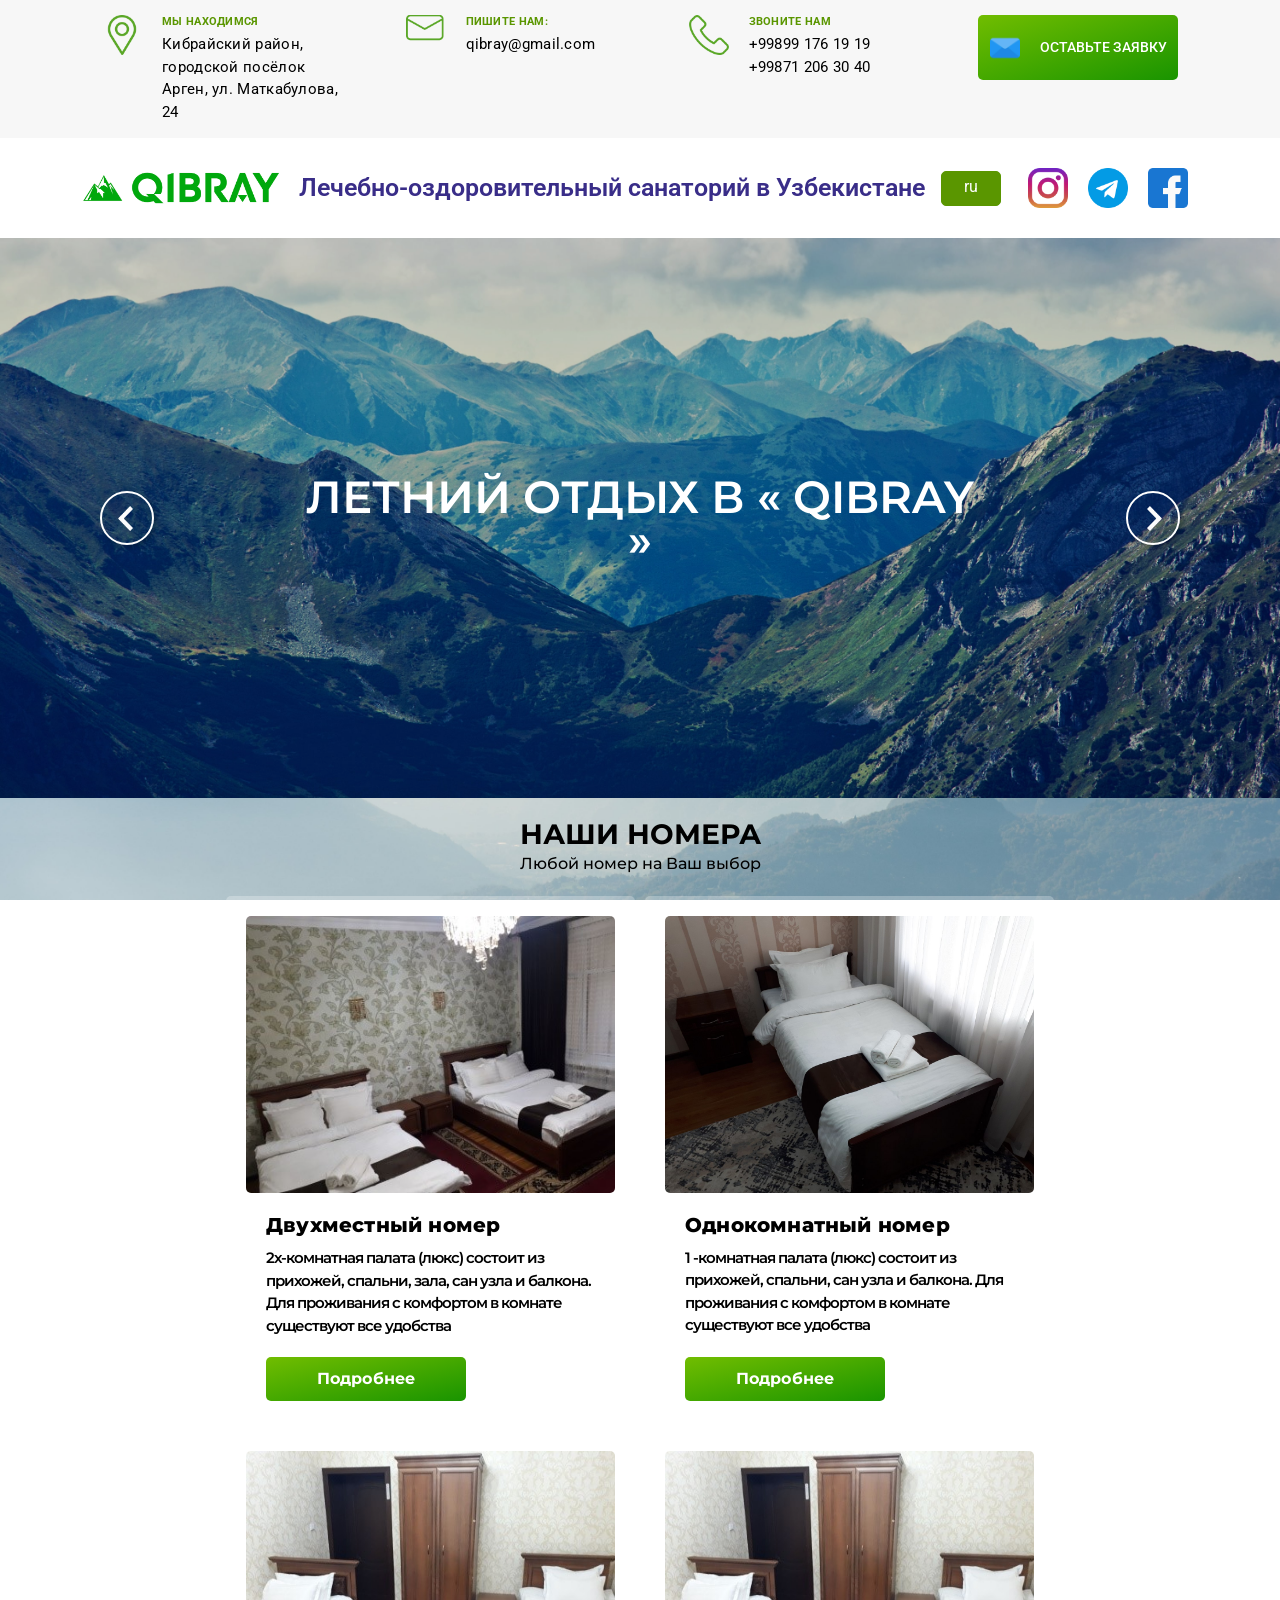
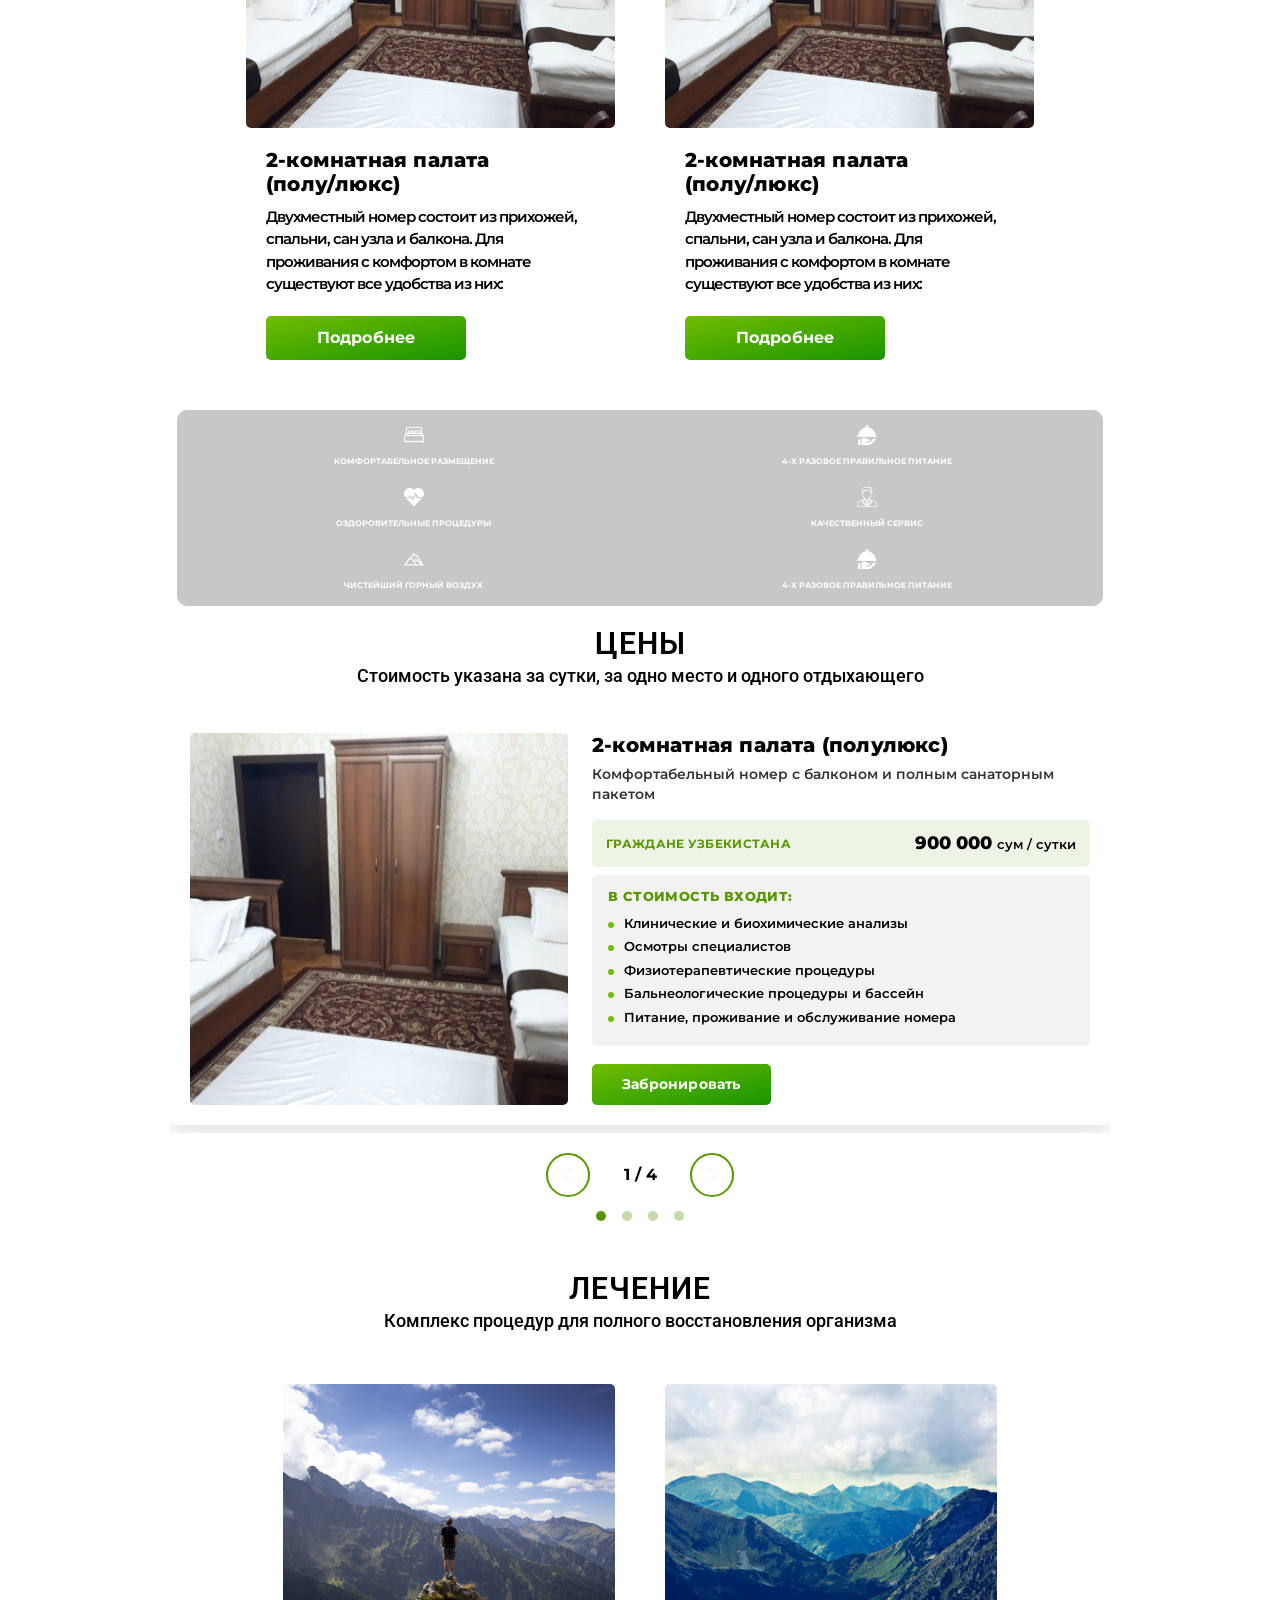
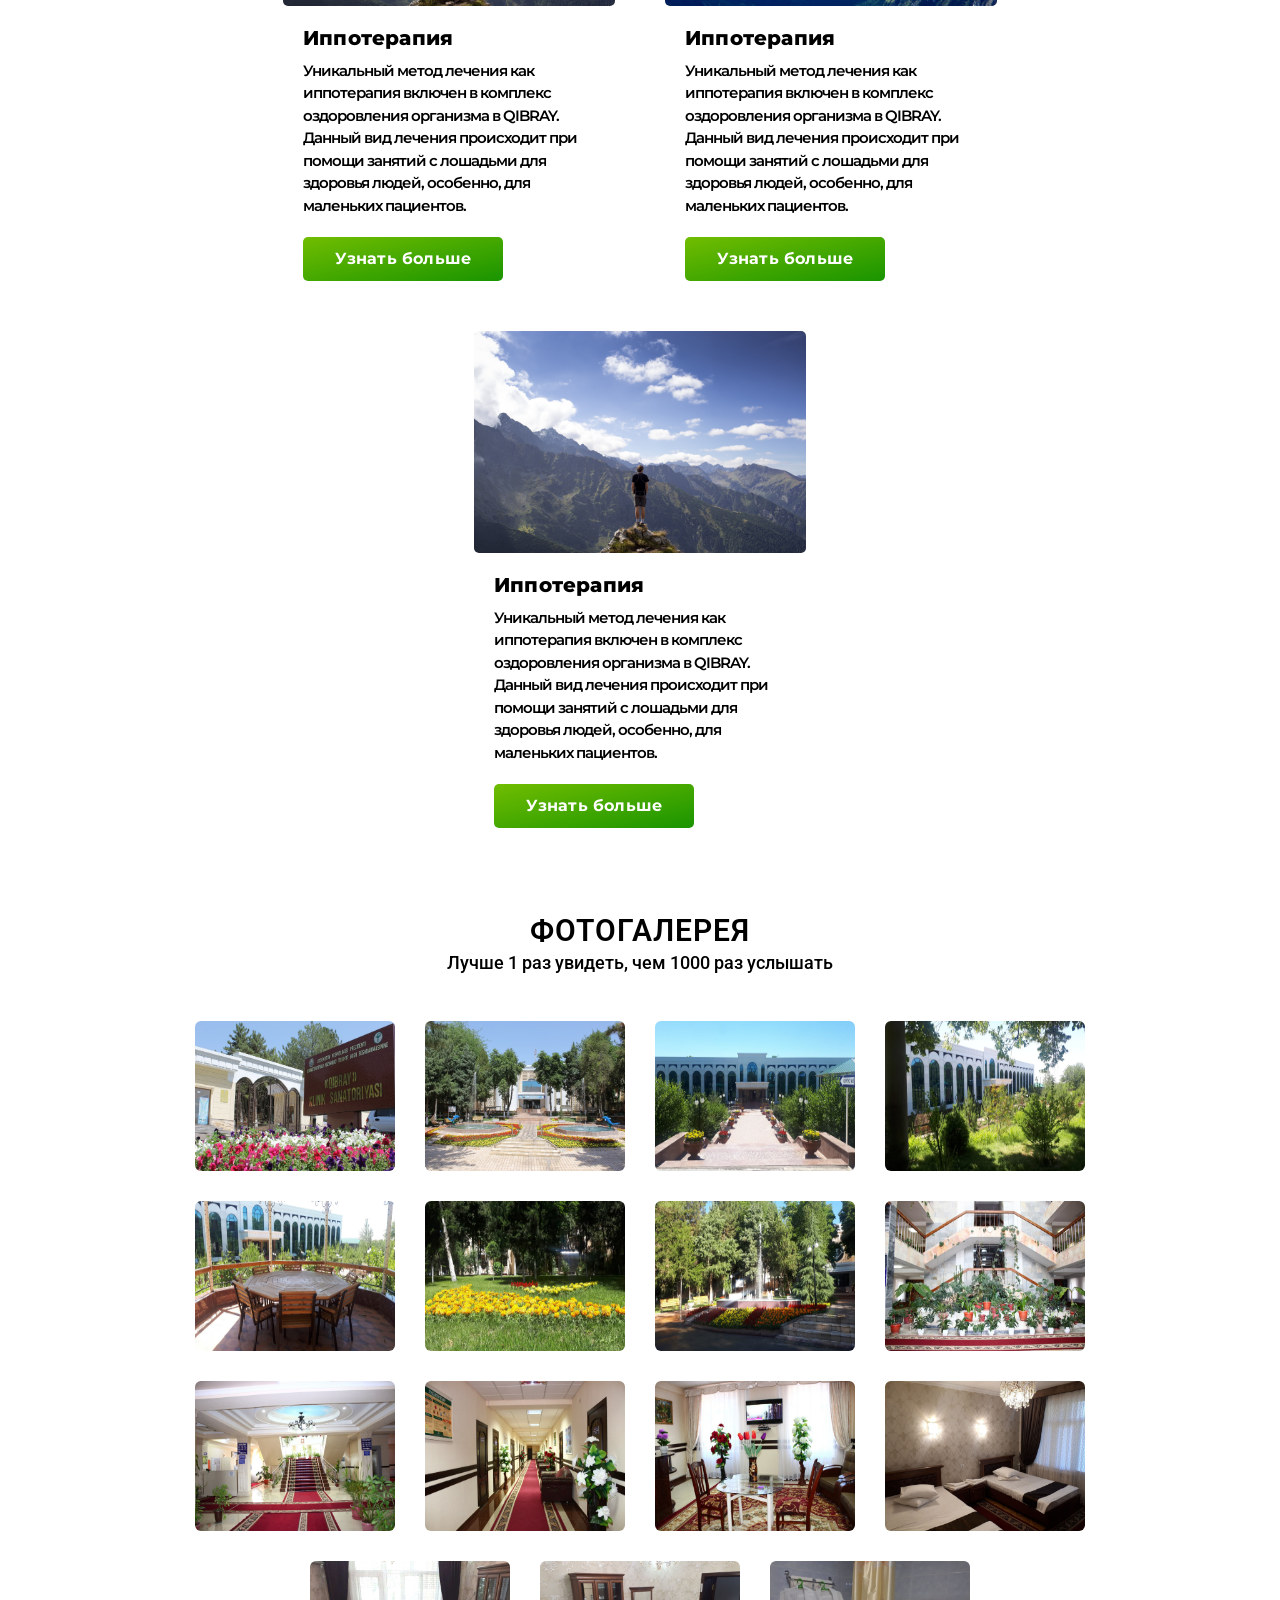
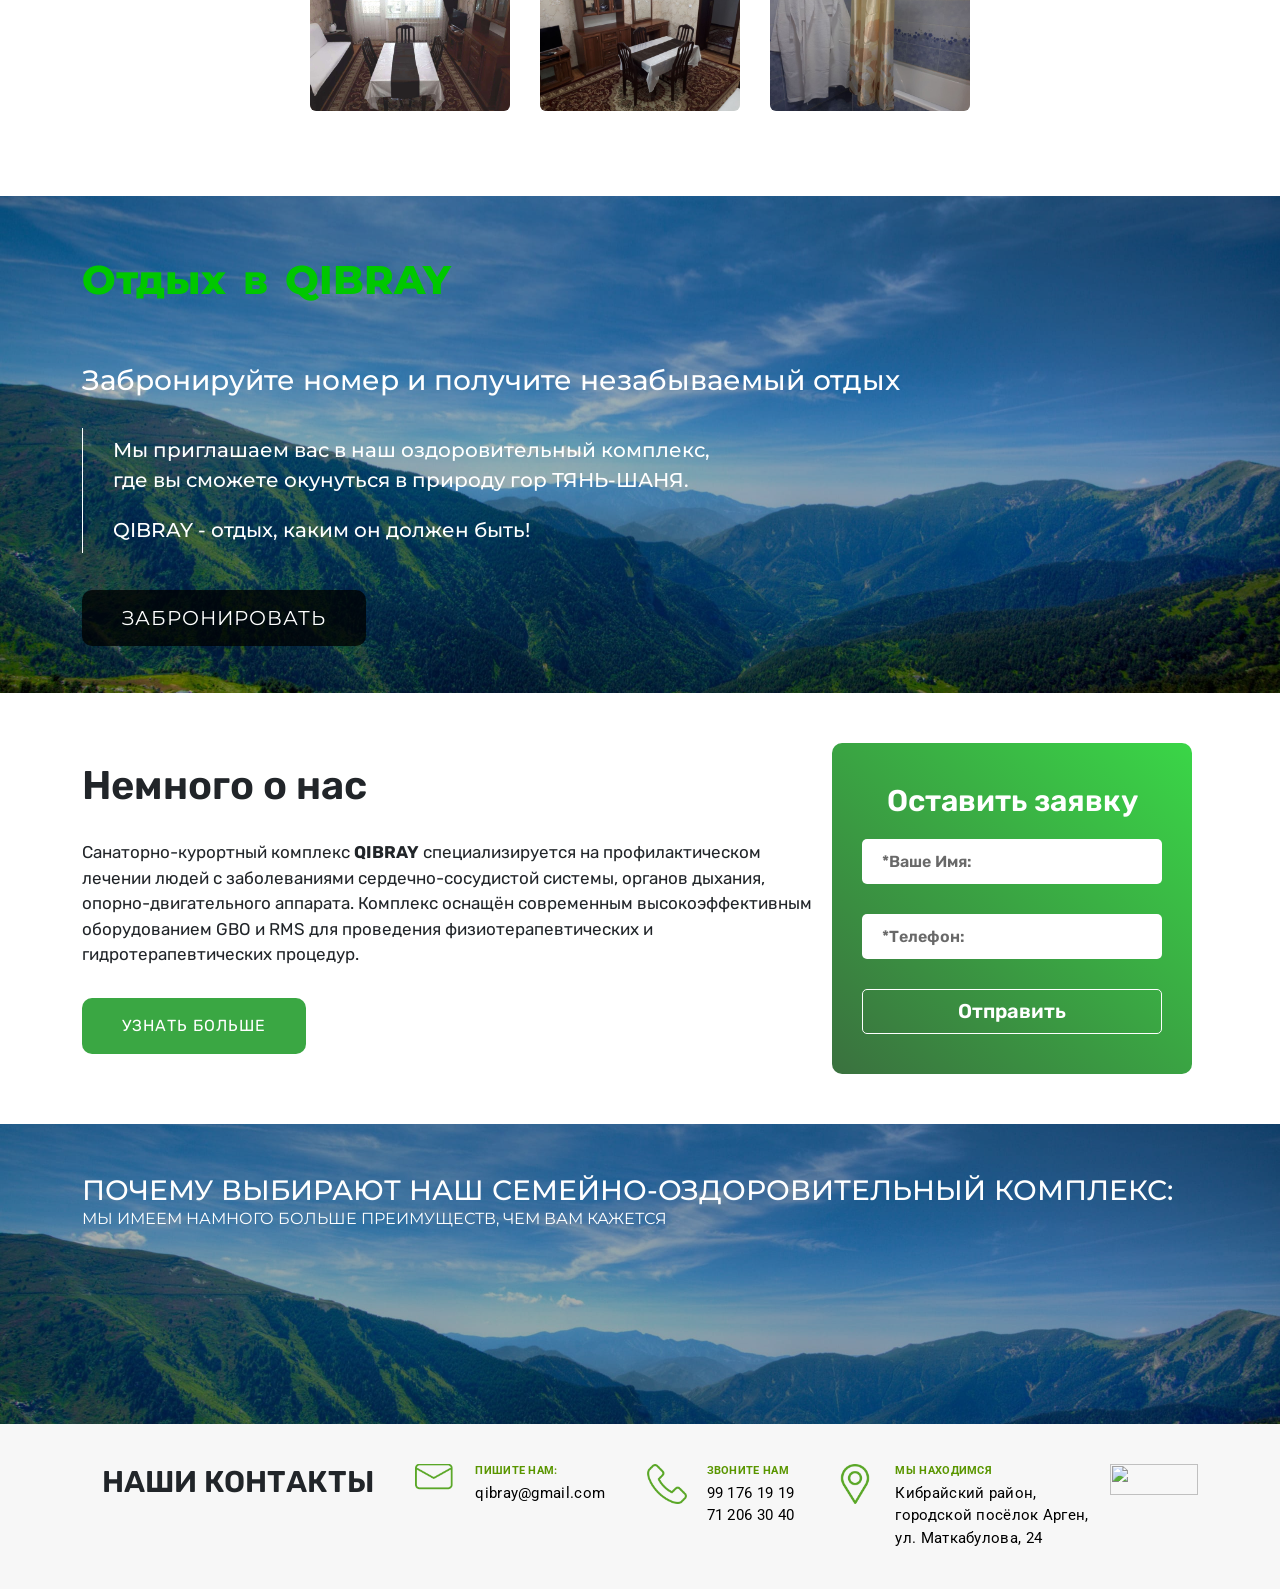
==== commit 3451495f: "исправление цен" ====
--- a/html/index.html
+++ b/html/index.html
@@ -1,798 +1,798 @@
-<!DOCTYPE html>
-<html lang="ru">
-
-<head>
-    <meta charset="UTF-8">
-    <!-- <meta name="theme-color" content="#1e1043"> -->
-    <meta name="theme-color" content="#201F1F">
-    <meta name="msapplication-navbutton-color" content="#201F1F">
-    <meta name="apple-mobile-web-app-status-bar-style" content="#201F1F">
-    <meta name="viewport" content="width=device-width, initial-scale=1.0">
-    <meta content="QIBRAy, Санаторий">
-    <link rel="shortcut icon" href="img/logotitle1.png" />
-    <title>Qibray - Санаторий</title>
-    <!-- ===========CCЫЛКИ================= -->
-    <script src="https://cdn.jsdelivr.net/npm/js-cookie@2/src/js.cookie.min.js"></script>
-    <link href="https://cdn.jsdelivr.net/npm/bootstrap@5.0.2/dist/css/bootstrap.min.css" rel="stylesheet"
-        integrity="sha384-EVSTQN3/azprG1Anm3QDgpJLIm9Nao0Yz1ztcQTwFspd3yD65VohhpuuCOmLASjC" crossorigin="anonymous">
-    <link rel="stylesheet" href="https://unpkg.com/swiper/swiper-bundle.css" />
-    <link rel="stylesheet" href="https://unpkg.com/swiper/swiper-bundle.min.css" />
-
-    <script src="https://unpkg.com/swiper/swiper-bundle.js"></script>
-    <script src="https://unpkg.com/swiper/swiper-bundle.min.js"></script>
-    <!-- ===========ШРИФТЫ================= -->
-    <link rel="preconnect" href="https://fonts.googleapis.com">
-    <link rel="preconnect" href="https://fonts.gstatic.com" crossorigin>
-    <link href="https://fonts.googleapis.com/css2?family=Roboto:wght@500&display=swap" rel="stylesheet">
-    <!-- font-family: 'Roboto', sans-serif; -->
-    <link rel="preconnect" href="https://fonts.googleapis.com">
-    <link rel="preconnect" href="https://fonts.gstatic.com" crossorigin>
-    <link href="https://fonts.googleapis.com/css2?family=Lobster&display=swap" rel="stylesheet">
-    <!-- font-family: 'Lobster', cursive; -->
-    <link rel="preconnect" href="https://fonts.googleapis.com">
-    <link rel="preconnect" href="https://fonts.gstatic.com" crossorigin>
-    <link href="https://fonts.googleapis.com/css2?family=Source+Sans+Pro:wght@600&display=swap" rel="stylesheet">
-    <!-- font-family: 'Source Sans Pro', sans-serif; -->
-    <link rel="preconnect" href="https://fonts.googleapis.com">
-    <link rel="preconnect" href="https://fonts.gstatic.com" crossorigin>
-    <link href="https://fonts.googleapis.com/css2?family=Rubik:wght@400&display=swap" rel="stylesheet">
-    <!-- font-family: 'Rubik', sans-serif; -->
-    <link rel="preconnect" href="https://fonts.googleapis.com">
-    <link rel="preconnect" href="https://fonts.gstatic.com" crossorigin>
-    <link href="https://fonts.googleapis.com/css2?family=Montserrat:wght@300;400;500;600;700;800;900&display=swap"
-        rel="stylesheet">
-    <!-- font-family: 'Montserrat', sans-serif; -->
-    <!-- ============================================== -->
-    <link rel="stylesheet" href="https://cdn.jsdelivr.net/npm/@fancyapps/ui/dist/fancybox.css" />
-
-    <link rel="stylesheet" href="css/style-min.css">
-    <link rel="stylesheet" href="css/menu.css">
-    <!-- <link rel="stylesheet" href="css/animate.css"> -->
-
-    <script defer src="js/jquery-3.2.1.min.js"></script>
-    <script defer src="js/script.js"></script>
-    <script src="https://cdn.jsdelivr.net/npm/@fancyapps/ui@4.0/dist/fancybox.umd.js"></script>
-
-    <script src="js/wow.min.js"></script>
-    <script>
-        new WOW({
-            mobile: false,       // default
-        }).init();
-    </script>
-</head>
-
-<body>
-
-    <div class="header">
-        <content>
-            <input id="hamburger" class="hamburger" type="checkbox" />
-            <label class="hamburger" for="hamburger">
-                <i></i>
-                <text>
-                    <close>close</close>
-                    <open>Меню</open>
-                </text>
-            </label>
-            
-            <div class="drawer-list">
-                <ul>
-                    <li><a class="social_ico" href="#"><img src="img/soc1.png" alt="">INSTAGRAM </a></li>
-                    <li><a class="social_ico" href="https://t.me/qibraysanatoriy_bot"><img src="img/soc2.png" alt="">TELEGRAM </a></li>
-                    <li><a class="social_ico" href="https://t.me/qibraysanatoriy_bot"><img src="img/soc3.png" alt="">FACEBOOK </a></li>
-                </ul>
-            </div>
-        </content>
-    </div>
-
-    <header>
-
-        <div class="header_info">
-            <div class="container">
-                <div class="hid col-3">
-                    <div class="hid_icon"><img src="img/placeholder (1).png" alt=""></div>
-                    <div class="hid_text">
-                        <h3>МЫ НАХОДИМСЯ</h3>
-                        <p>Кибрайский район, городской посёлок Арген, ул. Маткабулова, 24
-                        </p>
-                    </div>
-                </div>
-                <div class="hid col-3">
-                    <div class="hid_icon"><img src="img/letter.png" alt=""></div>
-                    <div class="hid_text">
-                        <h3>
-                            ПИШИТЕ НАМ:</h3>
-                        <p>qibray@gmail.com
-                        </p>
-                    </div>
-                </div>
-                <div class="hid col-3">
-                    <div class="hid_icon"><img src="img/telephone.png" alt=""></div>
-                    <div class="hid_text">
-                        <h3>звоните НАМ</h3>
-
-                        <p>
-                            +99899 176 19 19 <br>
-                            +99871 206 30 40
-                        </p>
-                    </div>
-                </div>
-                <div class="hid col-3">
-                    <a href="#about">
-                        <div class="hid_icon"><img src="img/email.png" alt=""></div>
-                        <h3>Оставьте заявку</h3>
-                    </a>
-                </div>
-
-            </div>
-        </div>
-        <nav class="header_nav">
-            <div class="container">
-                <div class="logo"><img src="img/logo.png" alt=""></div>
-                <h3 class="menu_h3">Лечебно-оздоровительный санаторий в Узбекистане</h3>
-                <a href="#" class="lang">uz</a>
-                <div class="nav_media">
-                    <a href="#" class="nav_icon"><img src="img/soc1.png" alt=""></a>
-                    <a href="https://t.me/qibraysanatoriy_bot" class="nav_icon"><img src="img/soc2.png" alt=""></a>
-                    <a href="#" class="nav_icon"><img src="img/soc3.png" alt=""></a>
-                </div>
-            </div>
-
-
-            <!-- <div class="social-media">
-                    <a class="social" href="#"><img title="INSTAGRAM" src="img/soc1.png" alt=""></a>
-                    <a class="social" href="#"><img title="FACEBOOK" src="img/soc2.png" alt=""></a>
-                    <a class="social" href="#"><img title="TELEGRAM" src="img/soc3.png" alt=""></a>
-                </div> -->
-
-
-        </nav>
-
-    </header>
-    <main>
-        <section class="slider class=" body1_right">
-            <!-- <section class="slider class="body1_right parallax-window col-lg-6" data-parallax="scroll"
-        data-image-src="./img/photo_2021-06-19_11-27-33.jpg"> -->
-
-            <div class="swiper-container">
-                <!-- Additional required wrapper -->
-                <div class="swiper-wrapper">
-                    <!-- Slides -->
-                    <div class="swiper-slide ss1">
-                        <!-- <div class="slide-img"><img class="header-slider-image" src="img/Rectangle 7.png" alt="">
-                            </div> -->
-                        <div class="slide-text">
-                            <h4>ЛЕТНИЙ ОТДЫХ В « QIBRAY »</h4>
-                            <!-- <p>Функциональные возможности: <br>
-                                    • определение потребленного тепла на основании измерения расхода теплоносителя в
-                                    прямом или обратном трубопроводах и температур на прямом и обратном трубопроводе;
-                                    <br>
-                                    • отображение текущей измерительной и архивной информации, а также зафиксированных
-                                    нештатных состояний теплосистемы на индикаторе прибора; <br>
-                                </p>
-                                <a href="#">Подробнее</a> -->
-                        </div>
-                    </div>
-                    <div class="swiper-slide ss2">
-                        <!-- <div class="slide-img"><img class="header-slider-image" src="img/Rectangle 7.png" alt="">
-                            </div> -->
-                        <div class="slide-text">
-                            <h4>Санаторий - « Qibray » - это место, где Вы сможете поправить свое здоровье, зарядиться
-                                энергией и положительными эмоциями, оздоровиться и подлечиться.</h4>
-                            <!-- <p>Функциональные возможности: <br>
-                                    • определение потребленного тепла на основании измерения расхода теплоносителя в
-                                </p>
-                                <a href="#">Подробнее</a> -->
-                        </div>
-                    </div>
-                </div>
-
-                <!-- If we need navigation buttons -->
-            </div>
-            <div class="swiper-button-prev"><img src="img/arrow-left.png" alt=""></div>
-            <div class="swiper-button-next"><img src="img/arrow-right.png" alt=""></div>
-
-        </section>
-
-
-        <section class="numbers">
-            <div class="container">
-                <div class="numbers_div row">
-                    <div class="left_text">
-                        <h3>НАШИ НОМЕРА</h3>
-                        <p>Любой номер на Ваш выбор</p>
-                    </div>
-                    <div class="num_left col-9">
-                        <div class="num_item">
-                            <img src="img/1lux.jpg" class="card-img-top" alt="...">
-                            <div class="num_body">
-                                <h3>Двухместный номер</h3>
-                                <p>2х-комнатная палата (люкс) состоит из прихожей, спальни, зала, сан узла и балкона.
-                                    Для проживания с комфортом в комнате существуют все удобства</p>
-                                <a href="2lux.html">Подробнее</a>
-                            </div>
-                        </div>
-                        <div class="num_item">
-                            <img src="img/1plux.png" class="card-img-top" alt="...">
-                            <div class="num_body">
-                                <h3>Однокомнатный номер</h3>
-                                <p>1 -комнатная палата (люкс) состоит из прихожей, спальни, сан узла и балкона. 
-                                    Для проживания с комфортом в комнате существуют все удобства</p>
-                                <a href="1lux.html">Подробнее</a>
-                            </div>
-                        </div>
-                        <div class="num_item">
-                            <img src="img/1polulux.jpg" class="card-img-top" alt="...">
-                            <div class="num_body">
-                                <h3>2-комнатная палата <br>(полу/люкс)</h3>
-                                <p>Двухместный номер состоит из прихожей, спальни, сан узла и балкона.
-                                    Для проживания с комфортом в комнате существуют все удобства из них:
-                                    </p>
-                                <a href="2polulux.html">Подробнее</a>
-                            </div>
-                        </div>
-                        <div class="num_item">
-                            <img src="img/1polulux.jpg" class="card-img-top" alt="...">
-                            <div class="num_body">
-                                <h3>2-комнатная палата <br>(полу/люкс)</h3>
-                                <p>Двухместный номер состоит из прихожей, спальни, сан узла и балкона.
-                                    Для проживания с комфортом в комнате существуют все удобства из них:
-                                    </p>
-                                <a href="2polulux.html">Подробнее</a>
-                            </div>
-                        </div>
-                        
-
-                    </div>
-                    <div class="num_right2">
-
-                        <div class="nr_div">
-                            <div class="nr_icon">
-                                <img src="img/double-bed.png" alt="">
-                                <p>Комфортабельное размещение</p>
-                            </div>
-                            <div class="nr_icon">
-                                <img src="img/restaurant.png" alt="">
-                                <p>4-x разовое правильное питание</p>
-                            </div>
-                            <div class="nr_icon">
-                                <img src="img/cardiogram.png" alt="">
-                                <p>Оздоровительные процедуры</p>
-                            </div>
-                            <div class="nr_icon">
-                                <img src="img/manager.png" alt="">
-                                <p>Качественный сервис</p>
-                            </div>
-                            <div class="nr_icon">
-                                <img src="img/mountain.png" alt="">
-                                <p>Чистейший горный воздух</p>
-                            </div>
-                            <div class="nr_icon">
-                                <img src="img/restaurant.png" alt="">
-                                <p>4-x разовое правильное питание</p>
-                            </div>
-                        </div>
-                    </div>
-                    <div class="num_right col-3">
-                        <h3>НАШИ НОМЕРА</h3>
-                        <p>Любой номер на Ваш выбор</p>
-
-                        <div class="nr_div">
-                            <div class="nr_icon">
-                                <img src="img/double-bed.png" alt="">
-                                <p>Комфортабельное размещение</p>
-                            </div>
-                            <div class="nr_icon">
-                                <img src="img/restaurant.png" alt="">
-                                <p>4-x разовое правильное питание</p>
-                            </div>
-                            <div class="nr_icon">
-                                <img src="img/cardiogram.png" alt="">
-                                <p>Оздоровительные процедуры</p>
-                            </div>
-                            <div class="nr_icon">
-                                <img src="img/manager.png" alt="">
-                                <p>Качественный сервис</p>
-                            </div>
-                            <div class="nr_icon">
-                                <img src="img/mountain.png" alt="">
-                                <p>Чистейший горный воздух</p>
-                            </div>
-                        </div>
-                    </div>
-                </div>
-
-                <section class="prices-section" id="narxlar">
-                    <div class="health_txt prices-section__header">
-                        <h3 data-ru="ЦЕНЫ" data-uz="NARXLAR">ЦЕНЫ</h3>
-                        <p data-ru="Стоимость указана за сутки, за одно место и одного отдыхающего"
-                            data-uz="Xizmatlar narxi bir kun, bir yotoq va bir dam oluvchi uchun">Стоимость указана за
-                            сутки, за одно место и одного отдыхающего</p>
-                    </div>
-
-                    <div class="prices-carousel">
-                        <div class="swiper prices-swiper">
-                            <div class="swiper-wrapper">
-                                <div class="swiper-slide">
-                                    <article class="prices-card">
-                                        <div class="prices-card__image">
-                                            <img src="img/1polulux.jpg" alt="">
-                                        </div>
-                                        <div class="prices-card__body">
-                                            <h4 data-ru="2-комнатная палата (полулюкс)"
-                                                data-uz="Ikki xonali yarim lyuks">2-комнатная палата (полулюкс)</h4>
-                                            <p class="prices-card__desc"
-                                                data-ru="Комфортабельный номер с балконом и полным санаторным пакетом"
-                                                data-uz="Balkonli qulay xona va to'liq sanatoriya paketi">Комфортабельный
-                                                номер с балконом и полным санаторным пакетом</p>
-                                            <div class="prices-card__price-row">
-                                                <span data-ru="Граждане Узбекистана"
-                                                    data-uz="O'zbekiston fuqarolari">Граждане Узбекистана</span>
-                                                <strong>900 000 <em data-ru="сум / сутки"
-                                                        data-uz="so'm / kun">сум / сутки</em></strong>
-                                            </div>
-                                            <div class="prices-card__price-row prices-card__price-row--alt">
-                                                <span data-ru="Иностранные граждане"
-                                                    data-uz="Xorijiy fuqarolar">Иностранные граждане</span>
-                                                <strong>1 125 000 <em data-ru="сум / сутки"
-                                                        data-uz="so'm / kun">сум / сутки</em></strong>
-                                            </div>
-                                            <div class="prices-card__included">
-                                                <h5 data-ru="В стоимость входит:"
-                                                    data-uz="Narx ichiga nimalar kiradi?">В стоимость входит:</h5>
-                                                <ul>
-                                                    <li data-ru="Клинические и биохимические анализы"
-                                                        data-uz="Klinik va biokimyoviy tahlillar">Клинические и
-                                                        биохимические анализы</li>
-                                                    <li data-ru="Осмотры специалистов"
-                                                        data-uz="Mutaxassislar ko'rigidan o'tish">Осмотры специалистов
-                                                    </li>
-                                                    <li data-ru="Физиотерапевтические процедуры"
-                                                        data-uz="Fizioterapevtik muolajalar">Физиотерапевтические
-                                                        процедуры</li>
-                                                    <li data-ru="Бальнеологические процедуры и бассейн"
-                                                        data-uz="Balneologik muolajalar va basseyn">
-                                                        Бальнеологические процедуры и бассейн</li>
-                                                    <li data-ru="Питание, проживание и обслуживание номера"
-                                                        data-uz="Ovqatlanish, yashash va xona xizmati">Питание,
-                                                        проживание и обслуживание номера</li>
-                                                </ul>
-                                            </div>
-                                            <a href="#about" class="prices-card__btn" data-ru="Забронировать"
-                                                data-uz="Bron qilish">Забронировать</a>
-                                        </div>
-                                    </article>
-                                </div>
-
-                                <div class="swiper-slide">
-                                    <article class="prices-card">
-                                        <div class="prices-card__image">
-                                            <img src="img/1plux.png" alt="">
-                                        </div>
-                                        <div class="prices-card__body">
-                                            <h4 data-ru="1-комнатная палата (люкс)" data-uz="Bir xonali lyuks">
-                                                1-комнатная палата (люкс)</h4>
-                                            <p class="prices-card__desc"
-                                                data-ru="Однокомнатный люкс с прихожей, спальней, санузлом и балконом"
-                                                data-uz="Koridor, yotoqxona, hojatxona va balkonli bir xonali lyuks">
-                                                Однокомнатный люкс с прихожей, спальней, санузлом и балконом</p>
-                                            <div class="prices-card__price-row">
-                                                <span data-ru="Граждане Узбекистана"
-                                                    data-uz="O'zbekiston fuqarolari">Граждане Узбекистана</span>
-                                                <strong>1 000 000 <em data-ru="сум / сутки"
-                                                        data-uz="so'm / kun">сум / сутки</em></strong>
-                                            </div>
-                                            <div class="prices-card__price-row prices-card__price-row--alt">
-                                                <span data-ru="Иностранные граждане"
-                                                    data-uz="Xorijiy fuqarolar">Иностранные граждане</span>
-                                                <strong>1 250 000 <em data-ru="сум / сутки"
-                                                        data-uz="so'm / kun">сум / сутки</em></strong>
-                                            </div>
-                                            <div class="prices-card__included">
-                                                <h5 data-ru="В стоимость входит:"
-                                                    data-uz="Narx ichiga nimalar kiradi?">В стоимость входит:</h5>
-                                                <ul>
-                                                    <li data-ru="Клинические и биохимические анализы"
-                                                        data-uz="Klinik va biokimyoviy tahlillar">Клинические и
-                                                        биохимические анализы</li>
-                                                    <li data-ru="Осмотры специалистов"
-                                                        data-uz="Mutaxassislar ko'rigidan o'tish">Осмотры специалистов
-                                                    </li>
-                                                    <li data-ru="Физиотерапевтические процедуры"
-                                                        data-uz="Fizioterapevtik muolajalar">Физиотерапевтические
-                                                        процедуры</li>
-                                                    <li data-ru="Бальнеологические процедуры и бассейн"
-                                                        data-uz="Balneologik muolajalar va basseyn">
-                                                        Бальнеологические процедуры и бассейн</li>
-                                                    <li data-ru="Питание, проживание и обслуживание номера"
-                                                        data-uz="Ovqatlanish, yashash va xona xizmati">Питание,
-                                                        проживание и обслуживание номера</li>
-                                                </ul>
-                                            </div>
-                                            <a href="#about" class="prices-card__btn" data-ru="Забронировать"
-                                                data-uz="Bron qilish">Забронировать</a>
-                                        </div>
-                                    </article>
-                                </div>
-
-                                <div class="swiper-slide">
-                                    <article class="prices-card">
-                                        <div class="prices-card__image">
-                                            <img src="img/1lux.jpg" alt="">
-                                        </div>
-                                        <div class="prices-card__body">
-                                            <h4 data-ru="2-комнатная палата (люкс)" data-uz="Ikki xonali lyuks">
-                                                2-комнатная палата (люкс)</h4>
-                                            <p class="prices-card__desc"
-                                                data-ru="Двухкомнатный люкс: прихожая, спальня, зал, санузел и балкон"
-                                                data-uz="Koridor, yotoqxona, zal, hojatxona va balkonli ikki xonali lyuks">
-                                                Двухкомнатный люкс: прихожая, спальня, зал, санузел и балкон</p>
-                                            <div class="prices-card__price-row">
-                                                <span data-ru="Граждане Узбекистана"
-                                                    data-uz="O'zbekiston fuqarolari">Граждане Узбекистана</span>
-                                                <strong>1 000 000 <em data-ru="сум / сутки"
-                                                        data-uz="so'm / kun">сум / сутки</em></strong>
-                                            </div>
-                                            <div class="prices-card__price-row prices-card__price-row--alt">
-                                                <span data-ru="Иностранные граждане"
-                                                    data-uz="Xorijiy fuqarolar">Иностранные граждане</span>
-                                                <strong>1 250 000 <em data-ru="сум / сутки"
-                                                        data-uz="so'm / kun">сум / сутки</em></strong>
-                                            </div>
-                                            <div class="prices-card__included">
-                                                <h5 data-ru="В стоимость входит:"
-                                                    data-uz="Narx ichiga nimalar kiradi?">В стоимость входит:</h5>
-                                                <ul>
-                                                    <li data-ru="Клинические и биохимические анализы"
-                                                        data-uz="Klinik va biokimyoviy tahlillar">Клинические и
-                                                        биохимические анализы</li>
-                                                    <li data-ru="Осмотры специалистов"
-                                                        data-uz="Mutaxassislar ko'rigidan o'tish">Осмотры специалистов
-                                                    </li>
-                                                    <li data-ru="Физиотерапевтические процедуры"
-                                                        data-uz="Fizioterapevtik muolajalar">Физиотерапевтические
-                                                        процедуры</li>
-                                                    <li data-ru="Бальнеологические процедуры и бассейн"
-                                                        data-uz="Balneologik muolajalar va basseyn">
-                                                        Бальнеологические процедуры и бассейн</li>
-                                                    <li data-ru="Питание, проживание и обслуживание номера"
-                                                        data-uz="Ovqatlanish, yashash va xona xizmati">Питание,
-                                                        проживание и обслуживание номера</li>
-                                                </ul>
-                                            </div>
-                                            <a href="#about" class="prices-card__btn" data-ru="Забронировать"
-                                                data-uz="Bron qilish">Забронировать</a>
-                                        </div>
-                                    </article>
-                                </div>
-
-                                <div class="swiper-slide">
-                                    <article class="prices-card">
-                                        <div class="prices-card__image">
-                                            <img src="img/galery13.jpg" alt="">
-                                        </div>
-                                        <div class="prices-card__body">
-                                            <h4 data-ru="2-комнатная палата (супер люкс)"
-                                                data-uz="Ikki xonali super lyuks">2-комнатная палата (супер люкс)</h4>
-                                            <p class="prices-card__desc"
-                                                data-ru="Просторный номер повышенной комфортности с полным санаторным обслуживанием"
-                                                data-uz="Yuqori darajadagi qulaylik va to'liq sanatoriya xizmati">
-                                                Просторный номер повышенной комфортности с полным санаторным
-                                                обслуживанием</p>
-                                            <div class="prices-card__price-row">
-                                                <span data-ru="Граждане Узбекистана"
-                                                    data-uz="O'zbekiston fuqarolari">Граждане Узбекистана</span>
-                                                <strong>1 100 000 <em data-ru="сум / сутки"
-                                                        data-uz="so'm / kun">сум / сутки</em></strong>
-                                            </div>
-                                            <div class="prices-card__price-row prices-card__price-row--alt">
-                                                <span data-ru="Иностранные граждане"
-                                                    data-uz="Xorijiy fuqarolar">Иностранные граждане</span>
-                                                <strong>1 375 000 <em data-ru="сум / сутки"
-                                                        data-uz="so'm / kun">сум / сутки</em></strong>
-                                            </div>
-                                            <div class="prices-card__included">
-                                                <h5 data-ru="В стоимость входит:"
-                                                    data-uz="Narx ichiga nimalar kiradi?">В стоимость входит:</h5>
-                                                <ul>
-                                                    <li data-ru="Клинические и биохимические анализы"
-                                                        data-uz="Klinik va biokimyoviy tahlillar">Клинические и
-                                                        биохимические анализы</li>
-                                                    <li data-ru="Осмотры специалистов"
-                                                        data-uz="Mutaxassislar ko'rigidan o'tish">Осмотры специалистов
-                                                    </li>
-                                                    <li data-ru="Физиотерапевтические процедуры"
-                                                        data-uz="Fizioterapevtik muolajalar">Физиотерапевтические
-                                                        процедуры</li>
-                                                    <li data-ru="Бальнеологические процедуры и бассейн"
-                                                        data-uz="Balneologik muolajalar va basseyn">
-                                                        Бальнеологические процедуры и бассейн</li>
-                                                    <li data-ru="Питание, проживание и обслуживание номера"
-                                                        data-uz="Ovqatlanish, yashash va xona xizmati">Питание,
-                                                        проживание и обслуживание номера</li>
-                                                </ul>
-                                            </div>
-                                            <a href="#about" class="prices-card__btn" data-ru="Забронировать"
-                                                data-uz="Bron qilish">Забронировать</a>
-                                        </div>
-                                    </article>
-                                </div>
-                            </div>
-                        </div>
-
-                        <div class="prices-carousel__controls">
-                            <button type="button" class="prices-carousel__arrow prices-carousel__arrow--prev"
-                                aria-label="Previous">
-                                <img src="img/arrow-left.png" alt="">
-                            </button>
-                            <span class="prices-carousel__counter">
-                                <span class="prices-carousel__current">1</span>
-                                <span class="prices-carousel__sep">/</span>
-                                <span class="prices-carousel__total">4</span>
-                            </span>
-                            <button type="button" class="prices-carousel__arrow prices-carousel__arrow--next"
-                                aria-label="Next">
-                                <img src="img/arrow-right.png" alt="">
-                            </button>
-                        </div>
-                        <div class="prices-carousel__dots"></div>
-                    </div>
-                </section>
-
-                <div class="health">
-                    <div class="health_txt">
-                        <h3>ЛЕЧЕНИЕ</h3>
-                        <p>Комплекс процедур для полного восстановления организма</p>
-                    </div>
-
-                    <div class="health_div">
-
-                        <div class="num_item col-4">
-                            <img src="img/man-1209275_1920.jpg" class="card-img-top" alt="...">
-                            <div class="num_body">
-                                <h3>Иппотерапия</h3>
-                                <p>Уникальный метод лечения как иппотерапия включен в комплекс оздоровления организма в
-                                    QIBRAY. Данный вид лечения происходит при помощи занятий с лошадьми для
-                                    здоровья людей, особенно, для маленьких пациентов. </p>
-                                <a href="#">Узнать больше </a>
-                            </div>
-                        </div>
-                        <div class="num_item col-4">
-                            <img src="img/mountains-nature-landscape-min.jpg" class="card-img-top" alt="...">
-                            <div class="num_body">
-                                <h3>Иппотерапия</h3>
-                                <p>Уникальный метод лечения как иппотерапия включен в комплекс оздоровления организма в
-                                    QIBRAY. Данный вид лечения происходит при помощи занятий с лошадьми для
-                                    здоровья людей, особенно, для маленьких пациентов. </p>
-                                <a href="#">Узнать больше </a>
-                            </div>
-                        </div>
-                        <div class="num_item col-4">
-                            <img src="img/man-1209275_1920.jpg" class="card-img-top" alt="...">
-                            <div class="num_body">
-                                <h3>Иппотерапия</h3>
-                                <p>Уникальный метод лечения как иппотерапия включен в комплекс оздоровления организма в
-                                    QIBRAY. Данный вид лечения происходит при помощи занятий с лошадьми для
-                                    здоровья людей, особенно, для маленьких пациентов. </p>
-                                <a href="#">Узнать больше </a>
-                            </div>
-                        </div>
-
-                    </div>
-
-                </div>
-
-                <div class="galery">
-                    <div class="health_txt">
-                        <h3>ФОТОГАЛЕРЕЯ</h3>
-                        <p> Лучше 1 раз увидеть, чем 1000 раз услышать </p>
-                    </div>
-
-                    <div class="gallery_div flex flex-wrap justify-center max-w-5xl mx-auto px-6">
-                        <a data-fancybox="gallery" href="img/galery1.jpg">
-                            <img class="rounded" src="img/galery1.jpg" alt="">
-                        </a>       
-                        <a data-fancybox="gallery" href="img/galery2.jpg">
-                            <img class="rounded" src="img/galery2.jpg" alt="">
-                        </a>
-                        <a data-fancybox="gallery" href="img/galery3.jpg">
-                            <img class="rounded" src="img/galery3.jpg" alt="">
-                        </a>       
-                        <a data-fancybox="gallery" href="img/galery4.jpg">
-                            <img class="rounded" src="img/galery4.jpg" alt="">
-                        </a>
-                        <a data-fancybox="gallery" href="img/galery5.jpg">
-                            <img class="rounded" src="img/galery5.jpg" alt="">
-                        </a>       
-                        <a data-fancybox="gallery" href="img/galery6.jpg">
-                            <img class="rounded" src="img/galery6.jpg" alt="">
-                        </a>
-                        <a data-fancybox="gallery" href="img/galery7.jpg">
-                            <img class="rounded" src="img/galery7.jpg" alt="">
-                        </a>       
-                        <a data-fancybox="gallery" href="img/galery8.jpg">
-                            <img class="rounded" src="img/galery8.jpg" alt="">
-                        </a>
-                        <a data-fancybox="gallery" href="img/galery9.jpg">
-                            <img class="rounded" src="img/galery9.jpg" alt="">
-                        </a>       
-                        <a data-fancybox="gallery" href="img/galery10.jpg">
-                            <img class="rounded" src="img/galery10.jpg" alt="">
-                        </a>
-                        <a data-fancybox="gallery" href="img/galery11.jpg">
-                            <img class="rounded" src="img/galery11.jpg" alt="">
-                        </a>
-                        <a data-fancybox="gallery" href="img/galery12.jpg">
-                            <img class="rounded" src="img/galery12.jpg" alt="">
-                        </a>       
-                        <a data-fancybox="gallery" href="img/galery13.jpg">
-                            <img class="rounded" src="img/galery13.jpg" alt="">
-                        </a>
-                        <a data-fancybox="gallery" href="img/galery14.jpg">
-                            <img class="rounded" src="img/galery14.jpg" alt="">
-                        </a>       
-                        <a data-fancybox="gallery" href="img/galery15.jpg">
-                            <img class="rounded" src="img/galery15.jpg" alt="">
-                        </a>
-                        
-                    </div>
-                    <!-- <a href="#">Смотреть все фото</a> -->
-                </div>
-
-            </div>
-        </section>
-
-
-
-        <section class="rest">
-            <div class="container">
-                <div class="rest_div">
-                    <h2>Отдых в QIBRAY</h2>
-                    <h3>Забронируйте номер и получите незабываемый отдых</h3>
-                    <div class="rest_p">
-                        <div class="rest_p_left"></div>
-                        <div class="rest_p_right">
-                            <p>Мы приглашаем вас в наш оздоровительный комплекс, <br> где вы сможете окунуться в природу
-                                гор
-                                ТЯНЬ-ШАНЯ.
-
-                            </p>
-                            <p>
-                                QIBRAY - отдых, каким он должен быть!
-                            </p>
-                        </div>
-                    </div>
-                    <div class="rest_button">
-                        <a href="#about">Забронировать</a>
-                    </div>
-                </div>
-            </div>
-        </section>
-
-
-
-        <section id="about" class="about">
-            <div class="container">
-                <div class="about_left col-8">
-                    <h3>Немного о нас</h3>
-                    <p>Санаторно-курортный комплекс <b>QIBRAY</b> специализируется на профилактическом лечении людей с
-                        заболеваниями сердечно-сосудистой системы, органов дыхания, опорно-двигательного аппарата.
-                        Комплекс оснащён современным высокоэффективным оборудованием GBO и RMS для проведения
-                        физиотерапевтических и гидротерапевтических процедур.</p>
-                    <a href="#">Узнать больше</a>
-                </div>
-                <div class="about_right col-4">
-                    <form action="">
-                        <h3>Оставить заявку</h3>
-                        <input type="text" placeholder="*Ваше Имя:">
-                        <input type="text" placeholder="*Телефон:">
-                        <button type="submit">Отправить</button>
-                    </form>
-                </div>
-            </div>
-        </section>
-
-
-
-        <script type="text/javascript" charset="utf-8" async
-            src="https://api-maps.yandex.ru/services/constructor/1.0/js/?um=constructor%3A19aa4074fd13e73448bd9f8eef3f9282cca11b178b167b86e847f05839a9872f&amp;width=100%25&amp;height=400&amp;lang=ru_RU&amp;scroll=false"></script>
-
-        <section class="contact">
-
-        </section>
-
-        <section class="otz">
-            <div class="container">
-
-            </div>
-        </section>
-
-        <section class="why">
-            <div class="why_bg">
-                <div class="container">
-                    <h3>ПОЧЕМУ ВЫБИРАЮТ НАШ
-                        СЕМЕЙНО-ОЗДОРОВИТЕЛЬНЫЙ КОМПЛЕКС:</h3>
-                    <p>МЫ ИМЕЕМ НАМНОГО БОЛЬШЕ ПРЕИМУЩЕСТВ, ЧЕМ ВАМ КАЖЕТСЯ</p>
-
-                    <div class="why_container">
-
-                        
-
-                    </div>
-                </div>
-            </div>
-        </section>
-
-        <div class="footer_info">
-            <div class="container">
-                <div class="hid ">
-                    <h2>НАШИ
-                        КОНТАКТЫ</h2>
-                </div>
-                <div class="hid ">
-                    <div class="hid_icon"><img src="img/letter.png" alt=""></div>
-                    <div class="hid_text">
-                        <h3>
-                            ПИШИТЕ НАМ:</h3>
-                        <p>qibray@gmail.com
-                        </p>
-                    </div>
-                </div>
-                <div class="hid ">
-                    <div class="hid_icon"><img src="img/telephone.png" alt=""></div>
-                    <div class="hid_text">
-                        <h3>звоните НАМ</h3>
-
-                        <p>
-                            99 176 19 19 <br>
-                            71 206 30 40
-                        </p>
-                    </div>
-                </div>
-                <div class="hid ">
-                    <div class="hid_icon"><img src="img/placeholder (1).png" alt=""></div>
-                    <div class="hid_text">
-                        <h3>МЫ НАХОДИМСЯ</h3>
-                        <p>Кибрайский район, <br> городской посёлок Арген, <br> ул. Маткабулова, 24
-                        </p>
-                    </div>
-                </div>
-                <!--LiveInternet counter--><a href="https://www.liveinternet.ru/click"
-target="_blank"><img id="licnt54A3" width="88" height="31" style="border:0" 
-title="LiveInternet: показано число просмотров за 24 часа, посетителей за 24 часа и за сегодня"
-src="[data-uri]"
-alt=""/></a><script>(function(d,s){d.getElementById("licnt54A3").src=
-"https://counter.yadro.ru/hit?t15.6;r"+escape(d.referrer)+
-((typeof(s)=="undefined")?"":";s"+s.width+"*"+s.height+"*"+
-(s.colorDepth?s.colorDepth:s.pixelDepth))+";u"+escape(d.URL)+
-";h"+escape(d.title.substring(0,150))+";"+Math.random()})
-(document,screen)</script><!--/LiveInternet-->
-
-
-            </div>
-        </div>
-
-
-
-
-    </main>
-
-
-
-    <!-- ============================================== -->
-
-
-    <script src="https://ajax.googleapis.com/ajax/libs/jquery/1.11.0/jquery.min.js"></script>
-    <script src="js/parallax.min.js"></script>
-
-    <script src="https://code.jquery.com/jquery-3.2.1.slim.min.js"
-        integrity="sha384-KJ3o2DKtIkvYIK3UENzmM7KCkRr/rE9/Qpg6aAZGJwFDMVNA/GpGFF93hXpG5KkN"
-        crossorigin="anonymous"></script>
-    <script src="https://cdn.jsdelivr.net/npm/bootstrap@5.0.2/dist/js/bootstrap.bundle.min.js"
-        integrity="sha384-MrcW6ZMFYlzcLA8Nl+NtUVF0sA7MsXsP1UyJoMp4YLEuNSfAP+JcXn/tWtIaxVXM"
-        crossorigin="anonymous"></script>
-
-
-
-</body>
-
-</html>
+<!DOCTYPE html>
+<html lang="ru">
+
+<head>
+    <meta charset="UTF-8">
+    <!-- <meta name="theme-color" content="#1e1043"> -->
+    <meta name="theme-color" content="#201F1F">
+    <meta name="msapplication-navbutton-color" content="#201F1F">
+    <meta name="apple-mobile-web-app-status-bar-style" content="#201F1F">
+    <meta name="viewport" content="width=device-width, initial-scale=1.0">
+    <meta content="QIBRAy, Санаторий">
+    <link rel="shortcut icon" href="img/logotitle1.png" />
+    <title>Qibray - Санаторий</title>
+    <!-- ===========CCЫЛКИ================= -->
+    <script src="https://cdn.jsdelivr.net/npm/js-cookie@2/src/js.cookie.min.js"></script>
+    <link href="https://cdn.jsdelivr.net/npm/bootstrap@5.0.2/dist/css/bootstrap.min.css" rel="stylesheet"
+        integrity="sha384-EVSTQN3/azprG1Anm3QDgpJLIm9Nao0Yz1ztcQTwFspd3yD65VohhpuuCOmLASjC" crossorigin="anonymous">
+    <link rel="stylesheet" href="https://unpkg.com/swiper/swiper-bundle.css" />
+    <link rel="stylesheet" href="https://unpkg.com/swiper/swiper-bundle.min.css" />
+
+    <script src="https://unpkg.com/swiper/swiper-bundle.js"></script>
+    <script src="https://unpkg.com/swiper/swiper-bundle.min.js"></script>
+    <!-- ===========ШРИФТЫ================= -->
+    <link rel="preconnect" href="https://fonts.googleapis.com">
+    <link rel="preconnect" href="https://fonts.gstatic.com" crossorigin>
+    <link href="https://fonts.googleapis.com/css2?family=Roboto:wght@500&display=swap" rel="stylesheet">
+    <!-- font-family: 'Roboto', sans-serif; -->
+    <link rel="preconnect" href="https://fonts.googleapis.com">
+    <link rel="preconnect" href="https://fonts.gstatic.com" crossorigin>
+    <link href="https://fonts.googleapis.com/css2?family=Lobster&display=swap" rel="stylesheet">
+    <!-- font-family: 'Lobster', cursive; -->
+    <link rel="preconnect" href="https://fonts.googleapis.com">
+    <link rel="preconnect" href="https://fonts.gstatic.com" crossorigin>
+    <link href="https://fonts.googleapis.com/css2?family=Source+Sans+Pro:wght@600&display=swap" rel="stylesheet">
+    <!-- font-family: 'Source Sans Pro', sans-serif; -->
+    <link rel="preconnect" href="https://fonts.googleapis.com">
+    <link rel="preconnect" href="https://fonts.gstatic.com" crossorigin>
+    <link href="https://fonts.googleapis.com/css2?family=Rubik:wght@400&display=swap" rel="stylesheet">
+    <!-- font-family: 'Rubik', sans-serif; -->
+    <link rel="preconnect" href="https://fonts.googleapis.com">
+    <link rel="preconnect" href="https://fonts.gstatic.com" crossorigin>
+    <link href="https://fonts.googleapis.com/css2?family=Montserrat:wght@300;400;500;600;700;800;900&display=swap"
+        rel="stylesheet">
+    <!-- font-family: 'Montserrat', sans-serif; -->
+    <!-- ============================================== -->
+    <link rel="stylesheet" href="https://cdn.jsdelivr.net/npm/@fancyapps/ui/dist/fancybox.css" />
+
+    <link rel="stylesheet" href="css/style-min.css">
+    <link rel="stylesheet" href="css/menu.css">
+    <!-- <link rel="stylesheet" href="css/animate.css"> -->
+
+    <script defer src="js/jquery-3.2.1.min.js"></script>
+    <script defer src="js/script.js"></script>
+    <script src="https://cdn.jsdelivr.net/npm/@fancyapps/ui@4.0/dist/fancybox.umd.js"></script>
+
+    <script src="js/wow.min.js"></script>
+    <script>
+        new WOW({
+            mobile: false,       // default
+        }).init();
+    </script>
+</head>
+
+<body>
+
+    <div class="header">
+        <content>
+            <input id="hamburger" class="hamburger" type="checkbox" />
+            <label class="hamburger" for="hamburger">
+                <i></i>
+                <text>
+                    <close>close</close>
+                    <open>Меню</open>
+                </text>
+            </label>
+            
+            <div class="drawer-list">
+                <ul>
+                    <li><a class="social_ico" href="#"><img src="img/soc1.png" alt="">INSTAGRAM </a></li>
+                    <li><a class="social_ico" href="https://t.me/qibraysanatoriy_bot"><img src="img/soc2.png" alt="">TELEGRAM </a></li>
+                    <li><a class="social_ico" href="https://t.me/qibraysanatoriy_bot"><img src="img/soc3.png" alt="">FACEBOOK </a></li>
+                </ul>
+            </div>
+        </content>
+    </div>
+
+    <header>
+
+        <div class="header_info">
+            <div class="container">
+                <div class="hid col-3">
+                    <div class="hid_icon"><img src="img/placeholder (1).png" alt=""></div>
+                    <div class="hid_text">
+                        <h3>МЫ НАХОДИМСЯ</h3>
+                        <p>Кибрайский район, городской посёлок Арген, ул. Маткабулова, 24
+                        </p>
+                    </div>
+                </div>
+                <div class="hid col-3">
+                    <div class="hid_icon"><img src="img/letter.png" alt=""></div>
+                    <div class="hid_text">
+                        <h3>
+                            ПИШИТЕ НАМ:</h3>
+                        <p>qibray@gmail.com
+                        </p>
+                    </div>
+                </div>
+                <div class="hid col-3">
+                    <div class="hid_icon"><img src="img/telephone.png" alt=""></div>
+                    <div class="hid_text">
+                        <h3>звоните НАМ</h3>
+
+                        <p>
+                            +99899 176 19 19 <br>
+                            +99871 206 30 40
+                        </p>
+                    </div>
+                </div>
+                <div class="hid col-3">
+                    <a href="#about">
+                        <div class="hid_icon"><img src="img/email.png" alt=""></div>
+                        <h3>Оставьте заявку</h3>
+                    </a>
+                </div>
+
+            </div>
+        </div>
+        <nav class="header_nav">
+            <div class="container">
+                <div class="logo"><img src="img/logo.png" alt=""></div>
+                <h3 class="menu_h3">Лечебно-оздоровительный санаторий в Узбекистане</h3>
+                <a href="#" class="lang">uz</a>
+                <div class="nav_media">
+                    <a href="#" class="nav_icon"><img src="img/soc1.png" alt=""></a>
+                    <a href="https://t.me/qibraysanatoriy_bot" class="nav_icon"><img src="img/soc2.png" alt=""></a>
+                    <a href="#" class="nav_icon"><img src="img/soc3.png" alt=""></a>
+                </div>
+            </div>
+
+
+            <!-- <div class="social-media">
+                    <a class="social" href="#"><img title="INSTAGRAM" src="img/soc1.png" alt=""></a>
+                    <a class="social" href="#"><img title="FACEBOOK" src="img/soc2.png" alt=""></a>
+                    <a class="social" href="#"><img title="TELEGRAM" src="img/soc3.png" alt=""></a>
+                </div> -->
+
+
+        </nav>
+
+    </header>
+    <main>
+        <section class="slider class=" body1_right">
+            <!-- <section class="slider class="body1_right parallax-window col-lg-6" data-parallax="scroll"
+        data-image-src="./img/photo_2021-06-19_11-27-33.jpg"> -->
+
+            <div class="swiper-container">
+                <!-- Additional required wrapper -->
+                <div class="swiper-wrapper">
+                    <!-- Slides -->
+                    <div class="swiper-slide ss1">
+                        <!-- <div class="slide-img"><img class="header-slider-image" src="img/Rectangle 7.png" alt="">
+                            </div> -->
+                        <div class="slide-text">
+                            <h4>ЛЕТНИЙ ОТДЫХ В « QIBRAY »</h4>
+                            <!-- <p>Функциональные возможности: <br>
+                                    • определение потребленного тепла на основании измерения расхода теплоносителя в
+                                    прямом или обратном трубопроводах и температур на прямом и обратном трубопроводе;
+                                    <br>
+                                    • отображение текущей измерительной и архивной информации, а также зафиксированных
+                                    нештатных состояний теплосистемы на индикаторе прибора; <br>
+                                </p>
+                                <a href="#">Подробнее</a> -->
+                        </div>
+                    </div>
+                    <div class="swiper-slide ss2">
+                        <!-- <div class="slide-img"><img class="header-slider-image" src="img/Rectangle 7.png" alt="">
+                            </div> -->
+                        <div class="slide-text">
+                            <h4>Санаторий - « Qibray » - это место, где Вы сможете поправить свое здоровье, зарядиться
+                                энергией и положительными эмоциями, оздоровиться и подлечиться.</h4>
+                            <!-- <p>Функциональные возможности: <br>
+                                    • определение потребленного тепла на основании измерения расхода теплоносителя в
+                                </p>
+                                <a href="#">Подробнее</a> -->
+                        </div>
+                    </div>
+                </div>
+
+                <!-- If we need navigation buttons -->
+            </div>
+            <div class="swiper-button-prev"><img src="img/arrow-left.png" alt=""></div>
+            <div class="swiper-button-next"><img src="img/arrow-right.png" alt=""></div>
+
+        </section>
+
+
+        <section class="numbers">
+            <div class="container">
+                <div class="numbers_div row">
+                    <div class="left_text">
+                        <h3>НАШИ НОМЕРА</h3>
+                        <p>Любой номер на Ваш выбор</p>
+                    </div>
+                    <div class="num_left col-9">
+                        <div class="num_item">
+                            <img src="img/1lux.jpg" class="card-img-top" alt="...">
+                            <div class="num_body">
+                                <h3>Двухместный номер</h3>
+                                <p>2х-комнатная палата (люкс) состоит из прихожей, спальни, зала, сан узла и балкона.
+                                    Для проживания с комфортом в комнате существуют все удобства</p>
+                                <a href="2lux.html">Подробнее</a>
+                            </div>
+                        </div>
+                        <div class="num_item">
+                            <img src="img/1plux.png" class="card-img-top" alt="...">
+                            <div class="num_body">
+                                <h3>Однокомнатный номер</h3>
+                                <p>1 -комнатная палата (люкс) состоит из прихожей, спальни, сан узла и балкона. 
+                                    Для проживания с комфортом в комнате существуют все удобства</p>
+                                <a href="1lux.html">Подробнее</a>
+                            </div>
+                        </div>
+                        <div class="num_item">
+                            <img src="img/1polulux.jpg" class="card-img-top" alt="...">
+                            <div class="num_body">
+                                <h3>2-комнатная палата <br>(полу/люкс)</h3>
+                                <p>Двухместный номер состоит из прихожей, спальни, сан узла и балкона.
+                                    Для проживания с комфортом в комнате существуют все удобства из них:
+                                    </p>
+                                <a href="2polulux.html">Подробнее</a>
+                            </div>
+                        </div>
+                        <div class="num_item">
+                            <img src="img/1polulux.jpg" class="card-img-top" alt="...">
+                            <div class="num_body">
+                                <h3>2-комнатная палата <br>(полу/люкс)</h3>
+                                <p>Двухместный номер состоит из прихожей, спальни, сан узла и балкона.
+                                    Для проживания с комфортом в комнате существуют все удобства из них:
+                                    </p>
+                                <a href="2polulux.html">Подробнее</a>
+                            </div>
+                        </div>
+                        
+
+                    </div>
+                    <div class="num_right2">
+
+                        <div class="nr_div">
+                            <div class="nr_icon">
+                                <img src="img/double-bed.png" alt="">
+                                <p>Комфортабельное размещение</p>
+                            </div>
+                            <div class="nr_icon">
+                                <img src="img/restaurant.png" alt="">
+                                <p>4-x разовое правильное питание</p>
+                            </div>
+                            <div class="nr_icon">
+                                <img src="img/cardiogram.png" alt="">
+                                <p>Оздоровительные процедуры</p>
+                            </div>
+                            <div class="nr_icon">
+                                <img src="img/manager.png" alt="">
+                                <p>Качественный сервис</p>
+                            </div>
+                            <div class="nr_icon">
+                                <img src="img/mountain.png" alt="">
+                                <p>Чистейший горный воздух</p>
+                            </div>
+                            <div class="nr_icon">
+                                <img src="img/restaurant.png" alt="">
+                                <p>4-x разовое правильное питание</p>
+                            </div>
+                        </div>
+                    </div>
+                    <div class="num_right col-3">
+                        <h3>НАШИ НОМЕРА</h3>
+                        <p>Любой номер на Ваш выбор</p>
+
+                        <div class="nr_div">
+                            <div class="nr_icon">
+                                <img src="img/double-bed.png" alt="">
+                                <p>Комфортабельное размещение</p>
+                            </div>
+                            <div class="nr_icon">
+                                <img src="img/restaurant.png" alt="">
+                                <p>4-x разовое правильное питание</p>
+                            </div>
+                            <div class="nr_icon">
+                                <img src="img/cardiogram.png" alt="">
+                                <p>Оздоровительные процедуры</p>
+                            </div>
+                            <div class="nr_icon">
+                                <img src="img/manager.png" alt="">
+                                <p>Качественный сервис</p>
+                            </div>
+                            <div class="nr_icon">
+                                <img src="img/mountain.png" alt="">
+                                <p>Чистейший горный воздух</p>
+                            </div>
+                        </div>
+                    </div>
+                </div>
+
+                <section class="prices-section" id="narxlar">
+                    <div class="health_txt prices-section__header">
+                        <h3 data-ru="ЦЕНЫ" data-uz="NARXLAR">ЦЕНЫ</h3>
+                        <p data-ru="Стоимость указана за сутки, за одно место и одного отдыхающего"
+                            data-uz="Xizmatlar narxi bir kun, bir yotoq va bir dam oluvchi uchun">Стоимость указана за
+                            сутки, за одно место и одного отдыхающего</p>
+                    </div>
+
+                    <div class="prices-carousel">
+                        <div class="swiper prices-swiper">
+                            <div class="swiper-wrapper">
+                                <div class="swiper-slide">
+                                    <article class="prices-card">
+                                        <div class="prices-card__image">
+                                            <img src="img/1polulux.jpg" alt="">
+                                        </div>
+                                        <div class="prices-card__body">
+                                            <h4 data-ru="2-комнатная палата (полулюкс)"
+                                                data-uz="Ikki xonali yarim lyuks">2-комнатная палата (полулюкс)</h4>
+                                            <p class="prices-card__desc"
+                                                data-ru="Комфортабельный номер с балконом и полным санаторным пакетом"
+                                                data-uz="Balkonli qulay xona va to'liq sanatoriya paketi">Комфортабельный
+                                                номер с балконом и полным санаторным пакетом</p>
+                                            <div class="prices-card__price-row">
+                                                <span data-ru="Граждане Узбекистана"
+                                                    data-uz="O'zbekiston fuqarolari">Граждане Узбекистана</span>
+                                                <strong>900 000 <em data-ru="сум / сутки"
+                                                        data-uz="so'm / kun">сум / сутки</em></strong>
+                                            </div>
+                                            <div class="prices-card__price-row prices-card__price-row--alt">
+                                                <span data-ru="Иностранные граждане"
+                                                    data-uz="Xorijiy fuqarolar">Иностранные граждане</span>
+                                                <strong>1 125 000 <em data-ru="сум / сутки"
+                                                        data-uz="so'm / kun">сум / сутки</em></strong>
+                                            </div>
+                                            <div class="prices-card__included">
+                                                <h5 data-ru="В стоимость входит:"
+                                                    data-uz="Narx ichiga nimalar kiradi?">В стоимость входит:</h5>
+                                                <ul>
+                                                    <li data-ru="Клинические и биохимические анализы"
+                                                        data-uz="Klinik va biokimyoviy tahlillar">Клинические и
+                                                        биохимические анализы</li>
+                                                    <li data-ru="Осмотры специалистов"
+                                                        data-uz="Mutaxassislar ko'rigidan o'tish">Осмотры специалистов
+                                                    </li>
+                                                    <li data-ru="Физиотерапевтические процедуры"
+                                                        data-uz="Fizioterapevtik muolajalar">Физиотерапевтические
+                                                        процедуры</li>
+                                                    <li data-ru="Бальнеологические процедуры и бассейн"
+                                                        data-uz="Balneologik muolajalar va basseyn">
+                                                        Бальнеологические процедуры и бассейн</li>
+                                                    <li data-ru="Питание, проживание и обслуживание номера"
+                                                        data-uz="Ovqatlanish, yashash va xona xizmati">Питание,
+                                                        проживание и обслуживание номера</li>
+                                                </ul>
+                                            </div>
+                                            <a href="#about" class="prices-card__btn" data-ru="Забронировать"
+                                                data-uz="Bron qilish">Забронировать</a>
+                                        </div>
+                                    </article>
+                                </div>
+
+                                <div class="swiper-slide">
+                                    <article class="prices-card">
+                                        <div class="prices-card__image">
+                                            <img src="img/1plux.png" alt="">
+                                        </div>
+                                        <div class="prices-card__body">
+                                            <h4 data-ru="1-комнатная палата (люкс)" data-uz="Bir xonali lyuks">
+                                                1-комнатная палата (люкс)</h4>
+                                            <p class="prices-card__desc"
+                                                data-ru="Однокомнатный люкс с прихожей, спальней, санузлом и балконом"
+                                                data-uz="Koridor, yotoqxona, hojatxona va balkonli bir xonali lyuks">
+                                                Однокомнатный люкс с прихожей, спальней, санузлом и балконом</p>
+                                            <div class="prices-card__price-row">
+                                                <span data-ru="Граждане Узбекистана"
+                                                    data-uz="O'zbekiston fuqarolari">Граждане Узбекистана</span>
+                                                <strong>1 000 000 <em data-ru="сум / сутки"
+                                                        data-uz="so'm / kun">сум / сутки</em></strong>
+                                            </div>
+                                            <div class="prices-card__price-row prices-card__price-row--alt">
+                                                <span data-ru="Иностранные граждане"
+                                                    data-uz="Xorijiy fuqarolar">Иностранные граждане</span>
+                                                <strong>1 250 000 <em data-ru="сум / сутки"
+                                                        data-uz="so'm / kun">сум / сутки</em></strong>
+                                            </div>
+                                            <div class="prices-card__included">
+                                                <h5 data-ru="В стоимость входит:"
+                                                    data-uz="Narx ichiga nimalar kiradi?">В стоимость входит:</h5>
+                                                <ul>
+                                                    <li data-ru="Клинические и биохимические анализы"
+                                                        data-uz="Klinik va biokimyoviy tahlillar">Клинические и
+                                                        биохимические анализы</li>
+                                                    <li data-ru="Осмотры специалистов"
+                                                        data-uz="Mutaxassislar ko'rigidan o'tish">Осмотры специалистов
+                                                    </li>
+                                                    <li data-ru="Физиотерапевтические процедуры"
+                                                        data-uz="Fizioterapevtik muolajalar">Физиотерапевтические
+                                                        процедуры</li>
+                                                    <li data-ru="Бальнеологические процедуры и бассейн"
+                                                        data-uz="Balneologik muolajalar va basseyn">
+                                                        Бальнеологические процедуры и бассейн</li>
+                                                    <li data-ru="Питание, проживание и обслуживание номера"
+                                                        data-uz="Ovqatlanish, yashash va xona xizmati">Питание,
+                                                        проживание и обслуживание номера</li>
+                                                </ul>
+                                            </div>
+                                            <a href="#about" class="prices-card__btn" data-ru="Забронировать"
+                                                data-uz="Bron qilish">Забронировать</a>
+                                        </div>
+                                    </article>
+                                </div>
+
+                                <div class="swiper-slide">
+                                    <article class="prices-card">
+                                        <div class="prices-card__image">
+                                            <img src="img/1lux.jpg" alt="">
+                                        </div>
+                                        <div class="prices-card__body">
+                                            <h4 data-ru="2-комнатная палата (люкс)" data-uz="Ikki xonali lyuks">
+                                                2-комнатная палата (люкс)</h4>
+                                            <p class="prices-card__desc"
+                                                data-ru="Двухкомнатный люкс: прихожая, спальня, зал, санузел и балкон"
+                                                data-uz="Koridor, yotoqxona, zal, hojatxona va balkonli ikki xonali lyuks">
+                                                Двухкомнатный люкс: прихожая, спальня, зал, санузел и балкон</p>
+                                            <div class="prices-card__price-row">
+                                                <span data-ru="Граждане Узбекистана"
+                                                    data-uz="O'zbekiston fuqarolari">Граждане Узбекистана</span>
+                                                <strong>1 000 000 <em data-ru="сум / сутки"
+                                                        data-uz="so'm / kun">сум / сутки</em></strong>
+                                            </div>
+                                            <div class="prices-card__price-row prices-card__price-row--alt">
+                                                <span data-ru="Иностранные граждане"
+                                                    data-uz="Xorijiy fuqarolar">Иностранные граждане</span>
+                                                <strong>1 250 000 <em data-ru="сум / сутки"
+                                                        data-uz="so'm / kun">сум / сутки</em></strong>
+                                            </div>
+                                            <div class="prices-card__included">
+                                                <h5 data-ru="В стоимость входит:"
+                                                    data-uz="Narx ichiga nimalar kiradi?">В стоимость входит:</h5>
+                                                <ul>
+                                                    <li data-ru="Клинические и биохимические анализы"
+                                                        data-uz="Klinik va biokimyoviy tahlillar">Клинические и
+                                                        биохимические анализы</li>
+                                                    <li data-ru="Осмотры специалистов"
+                                                        data-uz="Mutaxassislar ko'rigidan o'tish">Осмотры специалистов
+                                                    </li>
+                                                    <li data-ru="Физиотерапевтические процедуры"
+                                                        data-uz="Fizioterapevtik muolajalar">Физиотерапевтические
+                                                        процедуры</li>
+                                                    <li data-ru="Бальнеологические процедуры и бассейн"
+                                                        data-uz="Balneologik muolajalar va basseyn">
+                                                        Бальнеологические процедуры и бассейн</li>
+                                                    <li data-ru="Питание, проживание и обслуживание номера"
+                                                        data-uz="Ovqatlanish, yashash va xona xizmati">Питание,
+                                                        проживание и обслуживание номера</li>
+                                                </ul>
+                                            </div>
+                                            <a href="#about" class="prices-card__btn" data-ru="Забронировать"
+                                                data-uz="Bron qilish">Забронировать</a>
+                                        </div>
+                                    </article>
+                                </div>
+
+                                <div class="swiper-slide">
+                                    <article class="prices-card">
+                                        <div class="prices-card__image">
+                                            <img src="img/galery13.jpg" alt="">
+                                        </div>
+                                        <div class="prices-card__body">
+                                            <h4 data-ru="2-комнатная палата (супер люкс)"
+                                                data-uz="Ikki xonali super lyuks">2-комнатная палата (супер люкс)</h4>
+                                            <p class="prices-card__desc"
+                                                data-ru="Просторный номер повышенной комфортности с полным санаторным обслуживанием"
+                                                data-uz="Yuqori darajadagi qulaylik va to'liq sanatoriya xizmati">
+                                                Просторный номер повышенной комфортности с полным санаторным
+                                                обслуживанием</p>
+                                            <div class="prices-card__price-row">
+                                                <span data-ru="Граждане Узбекистана"
+                                                    data-uz="O'zbekiston fuqarolari">Граждане Узбекистана</span>
+                                                <strong>1 100 000 <em data-ru="сум / сутки"
+                                                        data-uz="so'm / kun">сум / сутки</em></strong>
+                                            </div>
+                                            <div class="prices-card__price-row prices-card__price-row--alt">
+                                                <span data-ru="Иностранные граждане"
+                                                    data-uz="Xorijiy fuqarolar">Иностранные граждане</span>
+                                                <strong>1 375 000 <em data-ru="сум / сутки"
+                                                        data-uz="so'm / kun">сум / сутки</em></strong>
+                                            </div>
+                                            <div class="prices-card__included">
+                                                <h5 data-ru="В стоимость входит:"
+                                                    data-uz="Narx ichiga nimalar kiradi?">В стоимость входит:</h5>
+                                                <ul>
+                                                    <li data-ru="Клинические и биохимические анализы"
+                                                        data-uz="Klinik va biokimyoviy tahlillar">Клинические и
+                                                        биохимические анализы</li>
+                                                    <li data-ru="Осмотры специалистов"
+                                                        data-uz="Mutaxassislar ko'rigidan o'tish">Осмотры специалистов
+                                                    </li>
+                                                    <li data-ru="Физиотерапевтические процедуры"
+                                                        data-uz="Fizioterapevtik muolajalar">Физиотерапевтические
+                                                        процедуры</li>
+                                                    <li data-ru="Бальнеологические процедуры и бассейн"
+                                                        data-uz="Balneologik muolajalar va basseyn">
+                                                        Бальнеологические процедуры и бассейн</li>
+                                                    <li data-ru="Питание, проживание и обслуживание номера"
+                                                        data-uz="Ovqatlanish, yashash va xona xizmati">Питание,
+                                                        проживание и обслуживание номера</li>
+                                                </ul>
+                                            </div>
+                                            <a href="#about" class="prices-card__btn" data-ru="Забронировать"
+                                                data-uz="Bron qilish">Забронировать</a>
+                                        </div>
+                                    </article>
+                                </div>
+                            </div>
+                        </div>
+
+                        <div class="prices-carousel__controls">
+                            <button type="button" class="prices-carousel__arrow prices-carousel__arrow--prev"
+                                aria-label="Previous">
+                                <img src="img/arrow-left.png" alt="">
+                            </button>
+                            <span class="prices-carousel__counter">
+                                <span class="prices-carousel__current">1</span>
+                                <span class="prices-carousel__sep">/</span>
+                                <span class="prices-carousel__total">4</span>
+                            </span>
+                            <button type="button" class="prices-carousel__arrow prices-carousel__arrow--next"
+                                aria-label="Next">
+                                <img src="img/arrow-right.png" alt="">
+                            </button>
+                        </div>
+                        <div class="prices-carousel__dots"></div>
+                    </div>
+                </section>
+
+                <div class="health">
+                    <div class="health_txt">
+                        <h3>ЛЕЧЕНИЕ</h3>
+                        <p>Комплекс процедур для полного восстановления организма</p>
+                    </div>
+
+                    <div class="health_div">
+
+                        <div class="num_item col-4">
+                            <img src="img/man-1209275_1920.jpg" class="card-img-top" alt="...">
+                            <div class="num_body">
+                                <h3>Иппотерапия</h3>
+                                <p>Уникальный метод лечения как иппотерапия включен в комплекс оздоровления организма в
+                                    QIBRAY. Данный вид лечения происходит при помощи занятий с лошадьми для
+                                    здоровья людей, особенно, для маленьких пациентов. </p>
+                                <a href="#">Узнать больше </a>
+                            </div>
+                        </div>
+                        <div class="num_item col-4">
+                            <img src="img/mountains-nature-landscape-min.jpg" class="card-img-top" alt="...">
+                            <div class="num_body">
+                                <h3>Иппотерапия</h3>
+                                <p>Уникальный метод лечения как иппотерапия включен в комплекс оздоровления организма в
+                                    QIBRAY. Данный вид лечения происходит при помощи занятий с лошадьми для
+                                    здоровья людей, особенно, для маленьких пациентов. </p>
+                                <a href="#">Узнать больше </a>
+                            </div>
+                        </div>
+                        <div class="num_item col-4">
+                            <img src="img/man-1209275_1920.jpg" class="card-img-top" alt="...">
+                            <div class="num_body">
+                                <h3>Иппотерапия</h3>
+                                <p>Уникальный метод лечения как иппотерапия включен в комплекс оздоровления организма в
+                                    QIBRAY. Данный вид лечения происходит при помощи занятий с лошадьми для
+                                    здоровья людей, особенно, для маленьких пациентов. </p>
+                                <a href="#">Узнать больше </a>
+                            </div>
+                        </div>
+
+                    </div>
+
+                </div>
+
+                <div class="galery">
+                    <div class="health_txt">
+                        <h3>ФОТОГАЛЕРЕЯ</h3>
+                        <p> Лучше 1 раз увидеть, чем 1000 раз услышать </p>
+                    </div>
+
+                    <div class="gallery_div flex flex-wrap justify-center max-w-5xl mx-auto px-6">
+                        <a data-fancybox="gallery" href="img/galery1.jpg">
+                            <img class="rounded" src="img/galery1.jpg" alt="">
+                        </a>       
+                        <a data-fancybox="gallery" href="img/galery2.jpg">
+                            <img class="rounded" src="img/galery2.jpg" alt="">
+                        </a>
+                        <a data-fancybox="gallery" href="img/galery3.jpg">
+                            <img class="rounded" src="img/galery3.jpg" alt="">
+                        </a>       
+                        <a data-fancybox="gallery" href="img/galery4.jpg">
+                            <img class="rounded" src="img/galery4.jpg" alt="">
+                        </a>
+                        <a data-fancybox="gallery" href="img/galery5.jpg">
+                            <img class="rounded" src="img/galery5.jpg" alt="">
+                        </a>       
+                        <a data-fancybox="gallery" href="img/galery6.jpg">
+                            <img class="rounded" src="img/galery6.jpg" alt="">
+                        </a>
+                        <a data-fancybox="gallery" href="img/galery7.jpg">
+                            <img class="rounded" src="img/galery7.jpg" alt="">
+                        </a>       
+                        <a data-fancybox="gallery" href="img/galery8.jpg">
+                            <img class="rounded" src="img/galery8.jpg" alt="">
+                        </a>
+                        <a data-fancybox="gallery" href="img/galery9.jpg">
+                            <img class="rounded" src="img/galery9.jpg" alt="">
+                        </a>       
+                        <a data-fancybox="gallery" href="img/galery10.jpg">
+                            <img class="rounded" src="img/galery10.jpg" alt="">
+                        </a>
+                        <a data-fancybox="gallery" href="img/galery11.jpg">
+                            <img class="rounded" src="img/galery11.jpg" alt="">
+                        </a>
+                        <a data-fancybox="gallery" href="img/galery12.jpg">
+                            <img class="rounded" src="img/galery12.jpg" alt="">
+                        </a>       
+                        <a data-fancybox="gallery" href="img/galery13.jpg">
+                            <img class="rounded" src="img/galery13.jpg" alt="">
+                        </a>
+                        <a data-fancybox="gallery" href="img/galery14.jpg">
+                            <img class="rounded" src="img/galery14.jpg" alt="">
+                        </a>       
+                        <a data-fancybox="gallery" href="img/galery15.jpg">
+                            <img class="rounded" src="img/galery15.jpg" alt="">
+                        </a>
+                        
+                    </div>
+                    <!-- <a href="#">Смотреть все фото</a> -->
+                </div>
+
+            </div>
+        </section>
+
+
+
+        <section class="rest">
+            <div class="container">
+                <div class="rest_div">
+                    <h2>Отдых в QIBRAY</h2>
+                    <h3>Забронируйте номер и получите незабываемый отдых</h3>
+                    <div class="rest_p">
+                        <div class="rest_p_left"></div>
+                        <div class="rest_p_right">
+                            <p>Мы приглашаем вас в наш оздоровительный комплекс, <br> где вы сможете окунуться в природу
+                                гор
+                                ТЯНЬ-ШАНЯ.
+
+                            </p>
+                            <p>
+                                QIBRAY - отдых, каким он должен быть!
+                            </p>
+                        </div>
+                    </div>
+                    <div class="rest_button">
+                        <a href="#about">Забронировать</a>
+                    </div>
+                </div>
+            </div>
+        </section>
+
+
+
+        <section id="about" class="about">
+            <div class="container">
+                <div class="about_left col-8">
+                    <h3>Немного о нас</h3>
+                    <p>Санаторно-курортный комплекс <b>QIBRAY</b> специализируется на профилактическом лечении людей с
+                        заболеваниями сердечно-сосудистой системы, органов дыхания, опорно-двигательного аппарата.
+                        Комплекс оснащён современным высокоэффективным оборудованием GBO и RMS для проведения
+                        физиотерапевтических и гидротерапевтических процедур.</p>
+                    <a href="#">Узнать больше</a>
+                </div>
+                <div class="about_right col-4">
+                    <form action="">
+                        <h3>Оставить заявку</h3>
+                        <input type="text" placeholder="*Ваше Имя:">
+                        <input type="text" placeholder="*Телефон:">
+                        <button type="submit">Отправить</button>
+                    </form>
+                </div>
+            </div>
+        </section>
+
+
+
+        <script type="text/javascript" charset="utf-8" async
+            src="https://api-maps.yandex.ru/services/constructor/1.0/js/?um=constructor%3A19aa4074fd13e73448bd9f8eef3f9282cca11b178b167b86e847f05839a9872f&amp;width=100%25&amp;height=400&amp;lang=ru_RU&amp;scroll=false"></script>
+
+        <section class="contact">
+
+        </section>
+
+        <section class="otz">
+            <div class="container">
+
+            </div>
+        </section>
+
+        <section class="why">
+            <div class="why_bg">
+                <div class="container">
+                    <h3>ПОЧЕМУ ВЫБИРАЮТ НАШ
+                        СЕМЕЙНО-ОЗДОРОВИТЕЛЬНЫЙ КОМПЛЕКС:</h3>
+                    <p>МЫ ИМЕЕМ НАМНОГО БОЛЬШЕ ПРЕИМУЩЕСТВ, ЧЕМ ВАМ КАЖЕТСЯ</p>
+
+                    <div class="why_container">
+
+                        
+
+                    </div>
+                </div>
+            </div>
+        </section>
+
+        <div class="footer_info">
+            <div class="container">
+                <div class="hid ">
+                    <h2>НАШИ
+                        КОНТАКТЫ</h2>
+                </div>
+                <div class="hid ">
+                    <div class="hid_icon"><img src="img/letter.png" alt=""></div>
+                    <div class="hid_text">
+                        <h3>
+                            ПИШИТЕ НАМ:</h3>
+                        <p>qibray@gmail.com
+                        </p>
+                    </div>
+                </div>
+                <div class="hid ">
+                    <div class="hid_icon"><img src="img/telephone.png" alt=""></div>
+                    <div class="hid_text">
+                        <h3>звоните НАМ</h3>
+
+                        <p>
+                            99 176 19 19 <br>
+                            71 206 30 40
+                        </p>
+                    </div>
+                </div>
+                <div class="hid ">
+                    <div class="hid_icon"><img src="img/placeholder (1).png" alt=""></div>
+                    <div class="hid_text">
+                        <h3>МЫ НАХОДИМСЯ</h3>
+                        <p>Кибрайский район, <br> городской посёлок Арген, <br> ул. Маткабулова, 24
+                        </p>
+                    </div>
+                </div>
+                <!--LiveInternet counter--><a href="https://www.liveinternet.ru/click"
+target="_blank"><img id="licnt54A3" width="88" height="31" style="border:0" 
+title="LiveInternet: показано число просмотров за 24 часа, посетителей за 24 часа и за сегодня"
+src="[data-uri]"
+alt=""/></a><script>(function(d,s){d.getElementById("licnt54A3").src=
+"https://counter.yadro.ru/hit?t15.6;r"+escape(d.referrer)+
+((typeof(s)=="undefined")?"":";s"+s.width+"*"+s.height+"*"+
+(s.colorDepth?s.colorDepth:s.pixelDepth))+";u"+escape(d.URL)+
+";h"+escape(d.title.substring(0,150))+";"+Math.random()})
+(document,screen)</script><!--/LiveInternet-->
+
+
+            </div>
+        </div>
+
+
+
+
+    </main>
+
+
+
+    <!-- ============================================== -->
+
+
+    <script src="https://ajax.googleapis.com/ajax/libs/jquery/1.11.0/jquery.min.js"></script>
+    <script src="js/parallax.min.js"></script>
+
+    <script src="https://code.jquery.com/jquery-3.2.1.slim.min.js"
+        integrity="sha384-KJ3o2DKtIkvYIK3UENzmM7KCkRr/rE9/Qpg6aAZGJwFDMVNA/GpGFF93hXpG5KkN"
+        crossorigin="anonymous"></script>
+    <script src="https://cdn.jsdelivr.net/npm/bootstrap@5.0.2/dist/js/bootstrap.bundle.min.js"
+        integrity="sha384-MrcW6ZMFYlzcLA8Nl+NtUVF0sA7MsXsP1UyJoMp4YLEuNSfAP+JcXn/tWtIaxVXM"
+        crossorigin="anonymous"></script>
+
+
+
+</body>
+
+</html>
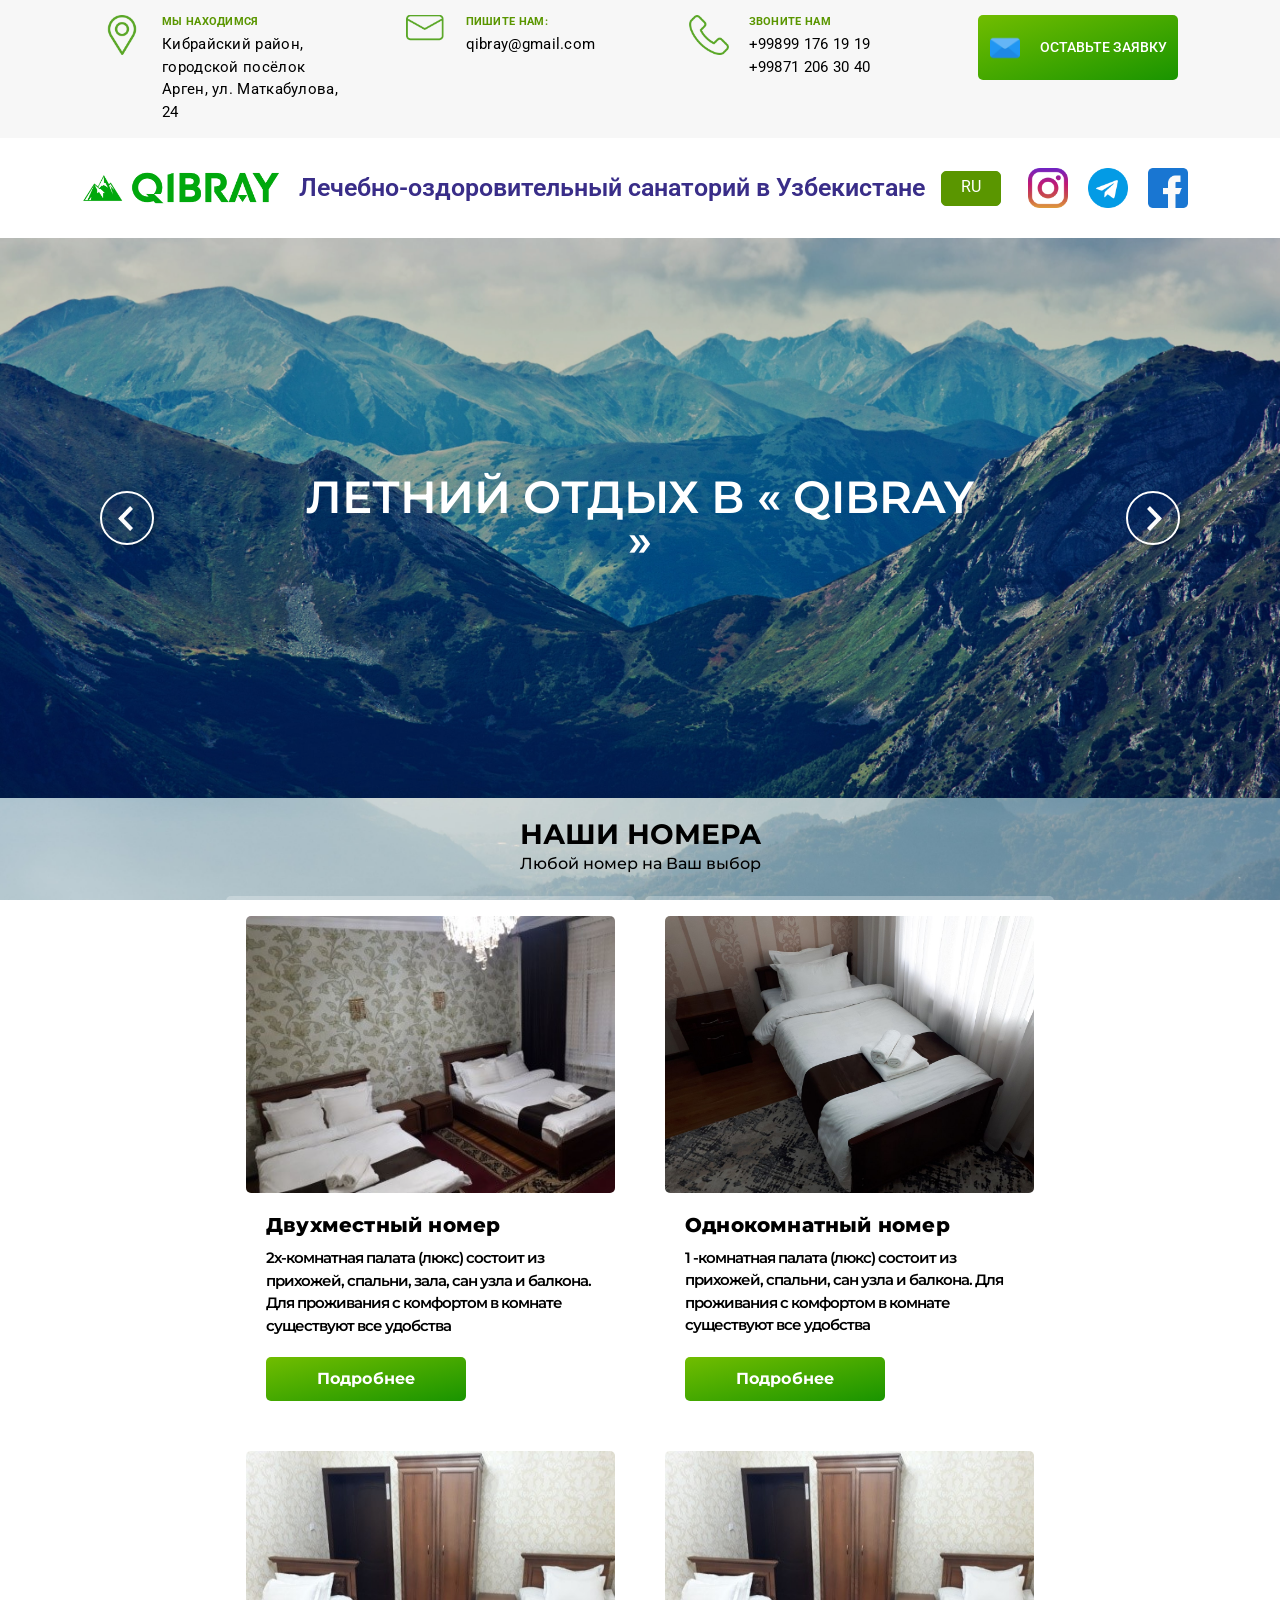
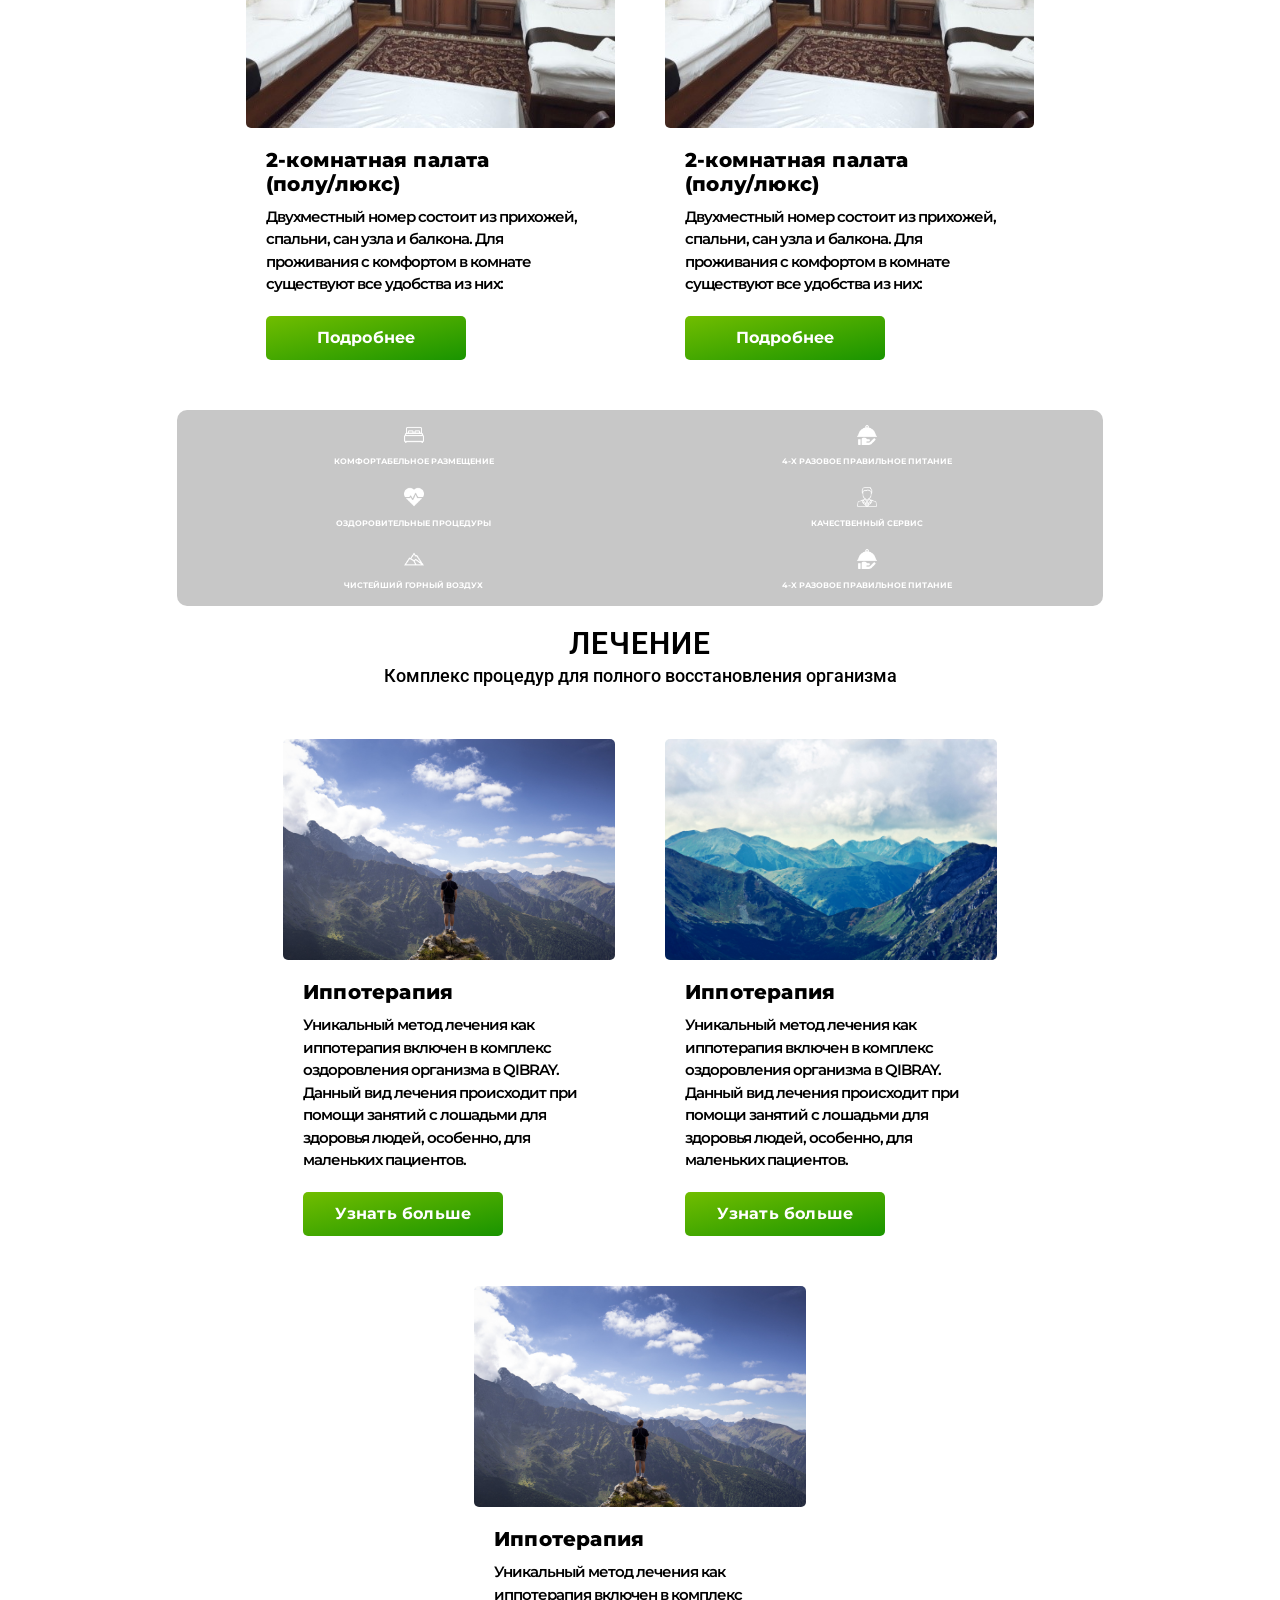
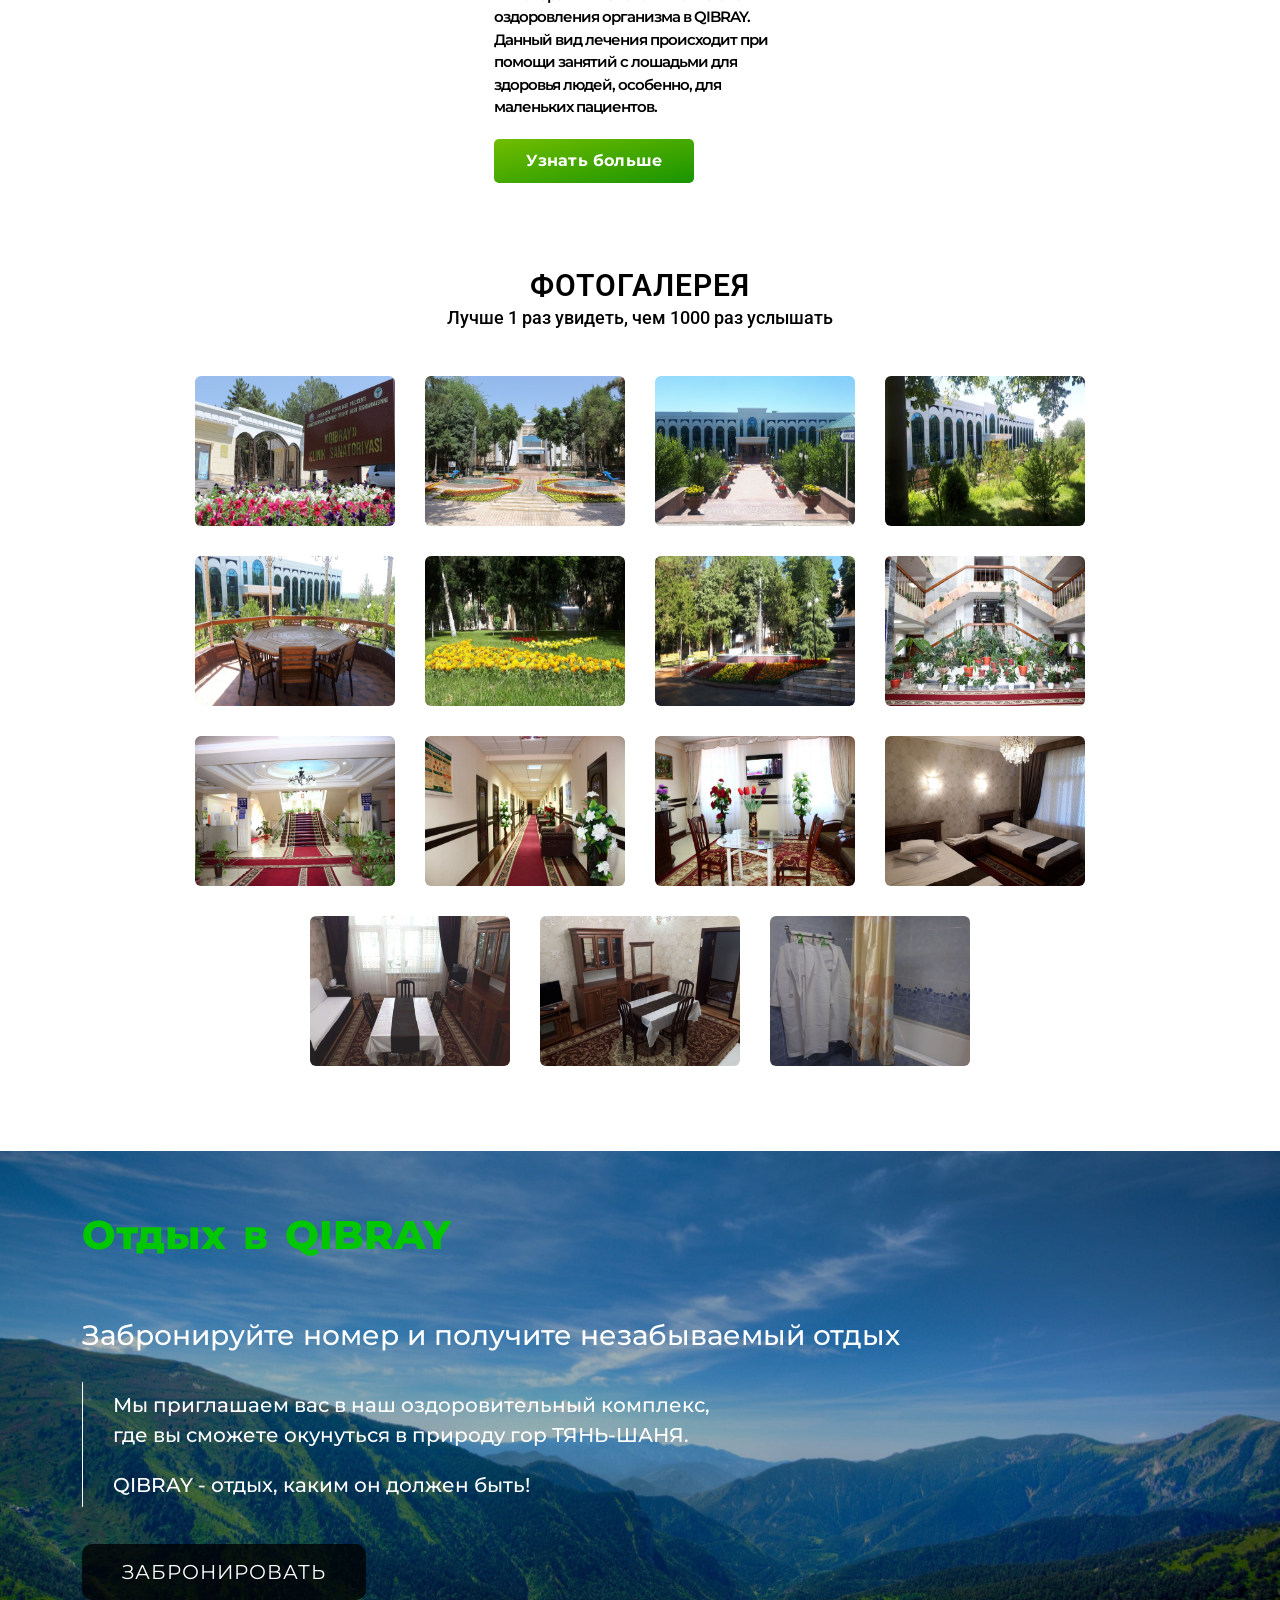
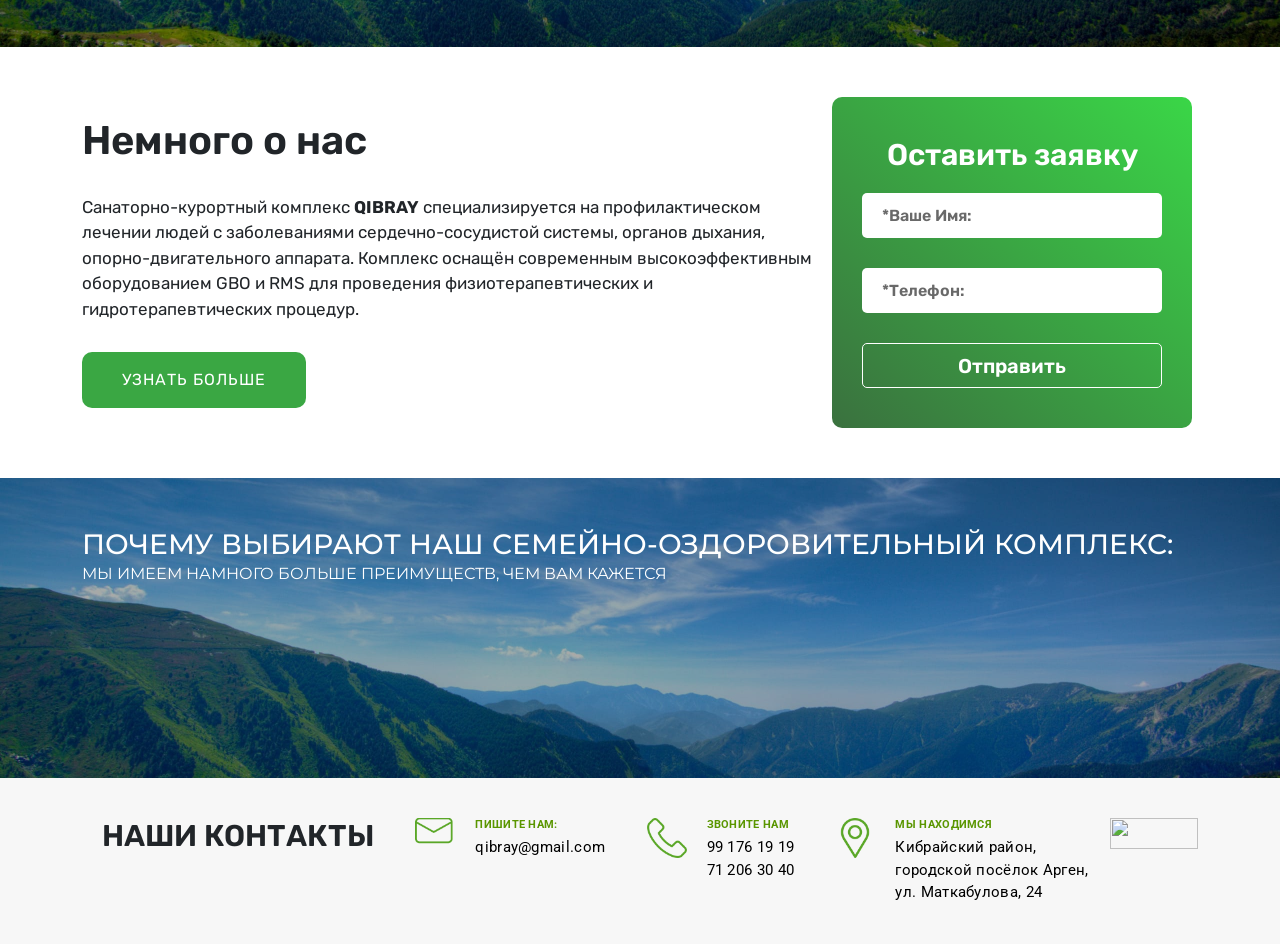
==== commit 8ae46c0c: "Fix swiper slider" ====
--- a/html/index.html
+++ b/html/index.html
@@ -1,4 +1,4 @@
-<!DOCTYPE html>
+﻿<!DOCTYPE html>
 <html lang="ru">
 
 <head>
@@ -129,7 +129,7 @@
             <div class="container">
                 <div class="logo"><img src="img/logo.png" alt=""></div>
                 <h3 class="menu_h3">Лечебно-оздоровительный санаторий в Узбекистане</h3>
-                <a href="#" class="lang">uz</a>
+                <a href="#" class="lang" data-ru="RU" data-uz="UZ">RU</a>
                 <div class="nav_media">
                     <a href="#" class="nav_icon"><img src="img/soc1.png" alt=""></a>
                     <a href="https://t.me/qibraysanatoriy_bot" class="nav_icon"><img src="img/soc2.png" alt=""></a>
@@ -301,242 +301,7 @@
                     </div>
                 </div>
 
-                <section class="prices-section" id="narxlar">
-                    <div class="health_txt prices-section__header">
-                        <h3 data-ru="ЦЕНЫ" data-uz="NARXLAR">ЦЕНЫ</h3>
-                        <p data-ru="Стоимость указана за сутки, за одно место и одного отдыхающего"
-                            data-uz="Xizmatlar narxi bir kun, bir yotoq va bir dam oluvchi uchun">Стоимость указана за
-                            сутки, за одно место и одного отдыхающего</p>
-                    </div>
-
-                    <div class="prices-carousel">
-                        <div class="swiper prices-swiper">
-                            <div class="swiper-wrapper">
-                                <div class="swiper-slide">
-                                    <article class="prices-card">
-                                        <div class="prices-card__image">
-                                            <img src="img/1polulux.jpg" alt="">
-                                        </div>
-                                        <div class="prices-card__body">
-                                            <h4 data-ru="2-комнатная палата (полулюкс)"
-                                                data-uz="Ikki xonali yarim lyuks">2-комнатная палата (полулюкс)</h4>
-                                            <p class="prices-card__desc"
-                                                data-ru="Комфортабельный номер с балконом и полным санаторным пакетом"
-                                                data-uz="Balkonli qulay xona va to'liq sanatoriya paketi">Комфортабельный
-                                                номер с балконом и полным санаторным пакетом</p>
-                                            <div class="prices-card__price-row">
-                                                <span data-ru="Граждане Узбекистана"
-                                                    data-uz="O'zbekiston fuqarolari">Граждане Узбекистана</span>
-                                                <strong>900 000 <em data-ru="сум / сутки"
-                                                        data-uz="so'm / kun">сум / сутки</em></strong>
-                                            </div>
-                                            <div class="prices-card__price-row prices-card__price-row--alt">
-                                                <span data-ru="Иностранные граждане"
-                                                    data-uz="Xorijiy fuqarolar">Иностранные граждане</span>
-                                                <strong>1 125 000 <em data-ru="сум / сутки"
-                                                        data-uz="so'm / kun">сум / сутки</em></strong>
-                                            </div>
-                                            <div class="prices-card__included">
-                                                <h5 data-ru="В стоимость входит:"
-                                                    data-uz="Narx ichiga nimalar kiradi?">В стоимость входит:</h5>
-                                                <ul>
-                                                    <li data-ru="Клинические и биохимические анализы"
-                                                        data-uz="Klinik va biokimyoviy tahlillar">Клинические и
-                                                        биохимические анализы</li>
-                                                    <li data-ru="Осмотры специалистов"
-                                                        data-uz="Mutaxassislar ko'rigidan o'tish">Осмотры специалистов
-                                                    </li>
-                                                    <li data-ru="Физиотерапевтические процедуры"
-                                                        data-uz="Fizioterapevtik muolajalar">Физиотерапевтические
-                                                        процедуры</li>
-                                                    <li data-ru="Бальнеологические процедуры и бассейн"
-                                                        data-uz="Balneologik muolajalar va basseyn">
-                                                        Бальнеологические процедуры и бассейн</li>
-                                                    <li data-ru="Питание, проживание и обслуживание номера"
-                                                        data-uz="Ovqatlanish, yashash va xona xizmati">Питание,
-                                                        проживание и обслуживание номера</li>
-                                                </ul>
-                                            </div>
-                                            <a href="#about" class="prices-card__btn" data-ru="Забронировать"
-                                                data-uz="Bron qilish">Забронировать</a>
-                                        </div>
-                                    </article>
-                                </div>
-
-                                <div class="swiper-slide">
-                                    <article class="prices-card">
-                                        <div class="prices-card__image">
-                                            <img src="img/1plux.png" alt="">
-                                        </div>
-                                        <div class="prices-card__body">
-                                            <h4 data-ru="1-комнатная палата (люкс)" data-uz="Bir xonali lyuks">
-                                                1-комнатная палата (люкс)</h4>
-                                            <p class="prices-card__desc"
-                                                data-ru="Однокомнатный люкс с прихожей, спальней, санузлом и балконом"
-                                                data-uz="Koridor, yotoqxona, hojatxona va balkonli bir xonali lyuks">
-                                                Однокомнатный люкс с прихожей, спальней, санузлом и балконом</p>
-                                            <div class="prices-card__price-row">
-                                                <span data-ru="Граждане Узбекистана"
-                                                    data-uz="O'zbekiston fuqarolari">Граждане Узбекистана</span>
-                                                <strong>1 000 000 <em data-ru="сум / сутки"
-                                                        data-uz="so'm / kun">сум / сутки</em></strong>
-                                            </div>
-                                            <div class="prices-card__price-row prices-card__price-row--alt">
-                                                <span data-ru="Иностранные граждане"
-                                                    data-uz="Xorijiy fuqarolar">Иностранные граждане</span>
-                                                <strong>1 250 000 <em data-ru="сум / сутки"
-                                                        data-uz="so'm / kun">сум / сутки</em></strong>
-                                            </div>
-                                            <div class="prices-card__included">
-                                                <h5 data-ru="В стоимость входит:"
-                                                    data-uz="Narx ichiga nimalar kiradi?">В стоимость входит:</h5>
-                                                <ul>
-                                                    <li data-ru="Клинические и биохимические анализы"
-                                                        data-uz="Klinik va biokimyoviy tahlillar">Клинические и
-                                                        биохимические анализы</li>
-                                                    <li data-ru="Осмотры специалистов"
-                                                        data-uz="Mutaxassislar ko'rigidan o'tish">Осмотры специалистов
-                                                    </li>
-                                                    <li data-ru="Физиотерапевтические процедуры"
-                                                        data-uz="Fizioterapevtik muolajalar">Физиотерапевтические
-                                                        процедуры</li>
-                                                    <li data-ru="Бальнеологические процедуры и бассейн"
-                                                        data-uz="Balneologik muolajalar va basseyn">
-                                                        Бальнеологические процедуры и бассейн</li>
-                                                    <li data-ru="Питание, проживание и обслуживание номера"
-                                                        data-uz="Ovqatlanish, yashash va xona xizmati">Питание,
-                                                        проживание и обслуживание номера</li>
-                                                </ul>
-                                            </div>
-                                            <a href="#about" class="prices-card__btn" data-ru="Забронировать"
-                                                data-uz="Bron qilish">Забронировать</a>
-                                        </div>
-                                    </article>
-                                </div>
-
-                                <div class="swiper-slide">
-                                    <article class="prices-card">
-                                        <div class="prices-card__image">
-                                            <img src="img/1lux.jpg" alt="">
-                                        </div>
-                                        <div class="prices-card__body">
-                                            <h4 data-ru="2-комнатная палата (люкс)" data-uz="Ikki xonali lyuks">
-                                                2-комнатная палата (люкс)</h4>
-                                            <p class="prices-card__desc"
-                                                data-ru="Двухкомнатный люкс: прихожая, спальня, зал, санузел и балкон"
-                                                data-uz="Koridor, yotoqxona, zal, hojatxona va balkonli ikki xonali lyuks">
-                                                Двухкомнатный люкс: прихожая, спальня, зал, санузел и балкон</p>
-                                            <div class="prices-card__price-row">
-                                                <span data-ru="Граждане Узбекистана"
-                                                    data-uz="O'zbekiston fuqarolari">Граждане Узбекистана</span>
-                                                <strong>1 000 000 <em data-ru="сум / сутки"
-                                                        data-uz="so'm / kun">сум / сутки</em></strong>
-                                            </div>
-                                            <div class="prices-card__price-row prices-card__price-row--alt">
-                                                <span data-ru="Иностранные граждане"
-                                                    data-uz="Xorijiy fuqarolar">Иностранные граждане</span>
-                                                <strong>1 250 000 <em data-ru="сум / сутки"
-                                                        data-uz="so'm / kun">сум / сутки</em></strong>
-                                            </div>
-                                            <div class="prices-card__included">
-                                                <h5 data-ru="В стоимость входит:"
-                                                    data-uz="Narx ichiga nimalar kiradi?">В стоимость входит:</h5>
-                                                <ul>
-                                                    <li data-ru="Клинические и биохимические анализы"
-                                                        data-uz="Klinik va biokimyoviy tahlillar">Клинические и
-                                                        биохимические анализы</li>
-                                                    <li data-ru="Осмотры специалистов"
-                                                        data-uz="Mutaxassislar ko'rigidan o'tish">Осмотры специалистов
-                                                    </li>
-                                                    <li data-ru="Физиотерапевтические процедуры"
-                                                        data-uz="Fizioterapevtik muolajalar">Физиотерапевтические
-                                                        процедуры</li>
-                                                    <li data-ru="Бальнеологические процедуры и бассейн"
-                                                        data-uz="Balneologik muolajalar va basseyn">
-                                                        Бальнеологические процедуры и бассейн</li>
-                                                    <li data-ru="Питание, проживание и обслуживание номера"
-                                                        data-uz="Ovqatlanish, yashash va xona xizmati">Питание,
-                                                        проживание и обслуживание номера</li>
-                                                </ul>
-                                            </div>
-                                            <a href="#about" class="prices-card__btn" data-ru="Забронировать"
-                                                data-uz="Bron qilish">Забронировать</a>
-                                        </div>
-                                    </article>
-                                </div>
-
-                                <div class="swiper-slide">
-                                    <article class="prices-card">
-                                        <div class="prices-card__image">
-                                            <img src="img/galery13.jpg" alt="">
-                                        </div>
-                                        <div class="prices-card__body">
-                                            <h4 data-ru="2-комнатная палата (супер люкс)"
-                                                data-uz="Ikki xonali super lyuks">2-комнатная палата (супер люкс)</h4>
-                                            <p class="prices-card__desc"
-                                                data-ru="Просторный номер повышенной комфортности с полным санаторным обслуживанием"
-                                                data-uz="Yuqori darajadagi qulaylik va to'liq sanatoriya xizmati">
-                                                Просторный номер повышенной комфортности с полным санаторным
-                                                обслуживанием</p>
-                                            <div class="prices-card__price-row">
-                                                <span data-ru="Граждане Узбекистана"
-                                                    data-uz="O'zbekiston fuqarolari">Граждане Узбекистана</span>
-                                                <strong>1 100 000 <em data-ru="сум / сутки"
-                                                        data-uz="so'm / kun">сум / сутки</em></strong>
-                                            </div>
-                                            <div class="prices-card__price-row prices-card__price-row--alt">
-                                                <span data-ru="Иностранные граждане"
-                                                    data-uz="Xorijiy fuqarolar">Иностранные граждане</span>
-                                                <strong>1 375 000 <em data-ru="сум / сутки"
-                                                        data-uz="so'm / kun">сум / сутки</em></strong>
-                                            </div>
-                                            <div class="prices-card__included">
-                                                <h5 data-ru="В стоимость входит:"
-                                                    data-uz="Narx ichiga nimalar kiradi?">В стоимость входит:</h5>
-                                                <ul>
-                                                    <li data-ru="Клинические и биохимические анализы"
-                                                        data-uz="Klinik va biokimyoviy tahlillar">Клинические и
-                                                        биохимические анализы</li>
-                                                    <li data-ru="Осмотры специалистов"
-                                                        data-uz="Mutaxassislar ko'rigidan o'tish">Осмотры специалистов
-                                                    </li>
-                                                    <li data-ru="Физиотерапевтические процедуры"
-                                                        data-uz="Fizioterapevtik muolajalar">Физиотерапевтические
-                                                        процедуры</li>
-                                                    <li data-ru="Бальнеологические процедуры и бассейн"
-                                                        data-uz="Balneologik muolajalar va basseyn">
-                                                        Бальнеологические процедуры и бассейн</li>
-                                                    <li data-ru="Питание, проживание и обслуживание номера"
-                                                        data-uz="Ovqatlanish, yashash va xona xizmati">Питание,
-                                                        проживание и обслуживание номера</li>
-                                                </ul>
-                                            </div>
-                                            <a href="#about" class="prices-card__btn" data-ru="Забронировать"
-                                                data-uz="Bron qilish">Забронировать</a>
-                                        </div>
-                                    </article>
-                                </div>
-                            </div>
-                        </div>
-
-                        <div class="prices-carousel__controls">
-                            <button type="button" class="prices-carousel__arrow prices-carousel__arrow--prev"
-                                aria-label="Previous">
-                                <img src="img/arrow-left.png" alt="">
-                            </button>
-                            <span class="prices-carousel__counter">
-                                <span class="prices-carousel__current">1</span>
-                                <span class="prices-carousel__sep">/</span>
-                                <span class="prices-carousel__total">4</span>
-                            </span>
-                            <button type="button" class="prices-carousel__arrow prices-carousel__arrow--next"
-                                aria-label="Next">
-                                <img src="img/arrow-right.png" alt="">
-                            </button>
-                        </div>
-                        <div class="prices-carousel__dots"></div>
-                    </div>
-                </section>
+                
 
                 <div class="health">
                     <div class="health_txt">
@@ -796,3 +561,7 @@
 </body>
 
 </html>
+
+
+
+
--- a/html/css/style-min.css
+++ b/html/css/style-min.css
@@ -1,4 +1,7 @@
-*{margin:0;padding:0;-webkit-box-sizing:border-box!important;box-sizing:border-box!important}html::-webkit-scrollbar{width:7px;background-color:#000}html::-webkit-scrollbar-thumb{border-radius:10px;background-color:#fff}h1,h2,h3,h4,h5,p{margin-bottom:0}body{background-attachment:fixed}.parallax-window{background:0 0}.hamburger,.menu{color:#000!important}.hamburger__label::before{background:#000!important}.bg-light,.navbar-light{background:0 0!important}.menu__link:hover{color:#ffe600;text-decoration:none}.header{display:none}header .header_info{padding:15px 0;background:rgba(206,206,206,.171)}header .header_info .container{display:-webkit-box;display:-ms-flexbox;display:flex;-webkit-box-pack:justify;-ms-flex-pack:justify;justify-content:space-between;-webkit-box-align:start;-ms-flex-align:start;align-items:flex-start}header .header_info .container .hid{-webkit-box-align:start;-ms-flex-align:start;align-items:flex-start;padding:0 20px}header .header_info .container .hid .hid_icon,header .header_info .container .hid a .hid_icon{margin-right:20px}header .header_info .container .hid .hid_icon img{width:40px;height:40px}header .header_info .container .hid,header .header_info .container .hid .hid_text,header .header_info .container .hid a{display:-webkit-box;display:-ms-flexbox;display:flex;-webkit-box-pack:center;-ms-flex-pack:center;justify-content:center}header .header_info .container .hid .hid_text{-webkit-box-align:start;-ms-flex-align:start;align-items:flex-start;-webkit-box-orient:vertical;-webkit-box-direction:normal;-ms-flex-direction:column;flex-direction:column}header .header_info .container .hid .hid_text h3{font-family:'Roboto',sans-serif;color:#5a9600;letter-spacing:.3px;text-transform:uppercase;font-size:11px;font-weight:700;margin-bottom:5px}header .header_info .container .hid .hid_text p{font-family:'Roboto',sans-serif;color:#000;letter-spacing:.3px;font-size:15px;font-weight:400}header .header_info .container .hid a{height:65px;width:200px;background:-webkit-gradient(linear,left top,right bottom,from(#71bd00),to(#199400));background:-o-linear-gradient(top left,#71bd00 0,#199400 100%);background:linear-gradient(to bottom right,#71bd00 0,#199400 100%);text-decoration:none;border-radius:5px;-webkit-box-align:center;-ms-flex-align:center;align-items:center}.footer_info .container .hid a .hid_icon img,header .header_info .container .hid a .hid_icon img{width:30px;height:30px}.footer_info .container .hid a h3,header .header_info .container .hid a h3{font-size:14px;color:#fff;font-family:'Roboto',sans-serif;text-transform:uppercase}.numbers .container .numbers_div .num_left .num_item .num_body a:hover,header .header_info .container .hid a:hover{background:-webkit-gradient(linear,left top,right bottom,from(#199400),to(#71bd00));background:-o-linear-gradient(top left,#199400 0,#71bd00 100%);background:linear-gradient(to bottom right,#199400 0,#71bd00 100%)}header .header_info .container .hid:last-child{display:-webkit-box;display:-ms-flexbox;display:flex;-webkit-box-pack:end;-ms-flex-pack:end;justify-content:flex-end;-webkit-box-align:center;-ms-flex-align:center;align-items:center}header .header_nav{padding:10px;width:100%}header .header_nav .container{display:-webkit-box;display:-ms-flexbox;display:flex;-webkit-box-pack:justify;-ms-flex-pack:justify;justify-content:space-between;-webkit-box-align:center;-ms-flex-align:center;align-items:center;-ms-flex-wrap:wrap;flex-wrap:wrap}header .header_nav .container .lang{text-decoration:none;width:60px;padding-bottom:2px;height:35px;text-align:center;border:1px #7f7f7f solid;border-radius:5px;color:#7f7f7f;font-family:'Roboto',sans-serif;font-size:16px;-webkit-transition:.3s;-o-transition:.3s;transition:.3s}header .header_nav .container .lang:hover{background:#7f7f7f;color:#fff}header .header_nav .container .lang,header .header_nav .logo,header .header_nav .nav_media{display:-webkit-box;display:-ms-flexbox;display:flex;-webkit-box-pack:center;-ms-flex-pack:center;justify-content:center;-webkit-box-align:center;-ms-flex-align:center;align-items:center}header .header_nav .logo img{width:200px;height:80px}header .header_nav h3{font-family:'Roboto',sans-serif;font-weight:600;font-size:25px;color:#392d88;text-align:center}header .header_nav .nav_media .nav_icon{margin-left:10px;margin-right:10px}header .header_nav .nav_media .nav_icon img{width:40px!important;height:40px!important}header .header_nav .social-media{margin-right:80px}header .header_nav .social-media .social img{width:40px;height:40px;margin-left:10px;margin-right:10px}.line1{width:100px;height:10px;background:#fff;margin-bottom:20px}.body1,.body1 .body1_left .body1_dark{display:-webkit-box;display:-ms-flexbox;display:flex}.body1,.body1 .body1_left{-ms-flex-wrap:wrap;flex-wrap:wrap}.body1{-webkit-box-align:center;-ms-flex-align:center;align-items:center;height:500px}.body1 .body1_left{background:url(../img/oziel-gomez-b7TDOdBVewY-unsplash-min-scaled.jpg) 0 0/cover no-repeat;width:50%;height:100%}.body1,.body1 .body1_left .body1_dark,.body1 .body1_left .body1_info{-webkit-box-pack:center;-ms-flex-pack:center;justify-content:center}.body1 .body1_left .body1_dark{background:rgba(0,87,19,.377);-webkit-box-align:start;-ms-flex-align:start;align-items:flex-start;-webkit-box-orient:vertical;-webkit-box-direction:normal;-ms-flex-direction:column;flex-direction:column;padding:30px;width:100%;height:100%}.body1 .body1_left h1{font-family:'Lobster',cursive;font-size:30px;margin-bottom:20px;color:#fff}.body1 .body1_left .body1_info{margin-bottom:20px}.body1 .body1_left .body1_info img{width:35px;height:35px;margin-right:10px}.body1 .body1_left .body1_info a,.body1 .body1_left .body1_info h3{text-decoration:none;color:#fff;font-size:18px;font-weight:700}.body1 .body1_left .body1_info a:hover{color:#ffe600}.body1 .body1_right{height:100%;width:50%;background:url(../img/photo_2021-06-19_11-27-28.jpg) 50% 50%/cover}.plus{height:200px;background:rgba(38,133,0,.356)}.body1 .body1_left .body1_info,.slider .container-fluid,.swiper-container .swiper-wrapper{display:-webkit-box;display:-ms-flexbox;display:flex;-webkit-box-align:center;-ms-flex-align:center;align-items:center}.slider .container-fluid{position:relative;-webkit-box-pack:center;-ms-flex-pack:center;justify-content:center}.plus,.swiper-container{width:100%}.swiper-container .swiper-wrapper{-webkit-box-pack:justify;-ms-flex-pack:justify;justify-content:space-between}.swiper-container .swiper-wrapper .swiper-slide{overflow:visible;max-height:560px;min-height:560px;position:relative;z-index:3;width:100%;padding:25px 80px;-webkit-box-sizing:border-box;box-sizing:border-box}.swiper-container .swiper-wrapper .swiper-slide .slide-img img{max-width:508px;max-height:508px}.swiper-container,.swiper-container .swiper-wrapper .swiper-slide,.swiper-container .swiper-wrapper .swiper-slide .slide-text,.swiper-container .swiper-wrapper .swiper-slide .slide-text a{display:-webkit-box;display:-ms-flexbox;display:flex;-webkit-box-pack:center;-ms-flex-pack:center;justify-content:center;-webkit-box-align:center;-ms-flex-align:center;align-items:center}.swiper-container .swiper-wrapper .swiper-slide .slide-text{position:relative;z-index:3;-webkit-box-orient:vertical;-webkit-box-direction:normal;-ms-flex-direction:column;flex-direction:column;font-family:'Montserrat',sans-serif;width:60%}.swiper-container .swiper-wrapper .swiper-slide .slide-text h4{font-style:normal;font-weight:600;font-size:45px;line-height:43px;color:#fff;text-align:center}.swiper-container .swiper-wrapper .swiper-slide .slide-text p{margin-top:20px;font-style:normal;font-weight:400;font-size:18px;line-height:30px;color:#fff}.swiper-container .swiper-wrapper .swiper-slide .slide-text a{margin-top:20px;width:246px;height:59px;background:#e0e0e0;font-style:normal;font-weight:700;font-size:20px;line-height:30px;color:#000;text-decoration:none;-webkit-transition:.3s;-o-transition:.3s;transition:.3s}.swiper-container .swiper-wrapper .swiper-slide .slide-text a:hover{-webkit-box-shadow:0 0 0 2px #ffcc01;box-shadow:0 0 0 2px #ffcc01}.swiper-container .swiper-wrapper .swiper-slide:after{content:'';position:absolute;top:0;left:0;right:0;bottom:0;background:rgba(0,0,0,.2);z-index:2}.slider{padding:0;position:relative}.ss1{background:url(../img/mountains-nature-landscape-min.jpg) 50% 100%/cover}.ss2{background:url(../img/landscape-336542_1920.jpg) 50% 100%/cover}.swiper-button-next,.swiper-button-prev{top:275px;position:absolute;width:54px;height:54px;background:#ffffff00;border:2px solid #fff;border-radius:50%;-webkit-box-sizing:border-box;box-sizing:border-box;-webkit-box-shadow:2px 2px 4px rgba(0,0,0,.25);box-shadow:2px 2px 4px rgba(0,0,0,.25)}.swiper-button-prev{left:100px;padding-right:3px}.swiper-button-next img,.swiper-button-prev img{width:15px;height:25px}.swiper-button-next{right:100px;padding-left:3px}.swiper-button-next:focus,.swiper-button-prev:focus{outline:0}.left_text,.swiper-button-next::after,.swiper-button-prev::after{display:none}.left_text{-webkit-box-pack:center;-ms-flex-pack:center;justify-content:center;-webkit-box-align:center;-ms-flex-align:center;align-items:center;-webkit-box-orient:vertical;-webkit-box-direction:normal;-ms-flex-direction:column;flex-direction:column;font-family:'Montserrat',sans-serif;margin-bottom:20px}.left_text h3,.numbers .container .numbers_div .num_right h3{font-weight:700;color:#000}.health_txt p,.left_text p,.numbers .container .numbers_div .num_right p{font-weight:500;color:#000}a[data-fancybox] img{cursor:-webkit-zoom-in;cursor:zoom-in}.numbers{padding:20px 0;background:url(../img/beautiful-shot-high-white-hilltops-mountains-covered-fog.jpg) 50% 50%/cover;background-attachment:fixed}.numbers,.numbers .container .numbers_div,.numbers .container .numbers_div .num_left{display:-webkit-box;display:-ms-flexbox;display:flex;-webkit-box-pack:center;-ms-flex-pack:center;justify-content:center;-webkit-box-align:center;-ms-flex-align:center;align-items:center}.numbers .container .numbers_div{margin-bottom:70px}.numbers .container .numbers_div .num_left{z-index:333;margin-top:-150px;-ms-flex-wrap:wrap;flex-wrap:wrap}.health .health_div .num_item,.numbers .container .numbers_div .num_left .num_item{max-width:409px;min-width:350px;padding:20px;margin-left:5px;margin-right:5px;background:rgba(255,255,255,.267);border-radius:5px;margin-bottom:10px}.health .health_div .num_item img,.numbers .container .numbers_div .num_left .num_item img{border-radius:5px;width:100%;height:auto}.numbers .container .numbers_div .num_left .num_item .num_body,.numbers .container .numbers_div .num_right .nr_div .nr_icon{-webkit-box-pack:center;-ms-flex-pack:center;justify-content:center;-webkit-box-orient:vertical;-webkit-box-direction:normal;-ms-flex-direction:column;flex-direction:column}.numbers .container .numbers_div .num_left .num_item .num_body{padding:20px 20px 0;display:-webkit-box;display:-ms-flexbox;display:flex;-webkit-box-align:start;-ms-flex-align:start;align-items:flex-start;letter-spacing:-1px;font-family:'Montserrat',sans-serif}.numbers .container .numbers_div .num_left .num_item .num_body h3{text-align:left;color:#000;font-size:20px;font-weight:800;letter-spacing:.2px;margin-bottom:10px}.numbers .container .numbers_div .num_left .num_item .num_body p{font-family:'Montserrat',sans-serif;text-align:left;font-size:15px;color:#000;font-weight:600;margin-bottom:20px}.health .health_div .num_item .num_body a,.numbers .container .numbers_div .num_left .num_item .num_body a{padding:10px 30px;background:-webkit-gradient(linear,left top,right bottom,from(#71bd00),to(#199400));background:-o-linear-gradient(top left,#71bd00 0,#199400 100%);background:linear-gradient(to bottom right,#71bd00 0,#199400 100%);width:200px;text-decoration:none;color:#fff;font-family:'Montserrat',sans-serif;font-weight:700;letter-spacing:.2px;text-align:center;border-radius:5px;-webkit-transition:.5s;-o-transition:.5s;transition:.5s}.numbers .container .numbers_div .num_right{display:-webkit-box;display:-ms-flexbox;display:flex;-webkit-box-orient:vertical;-webkit-box-direction:normal;-ms-flex-direction:column;flex-direction:column;font-family:'Montserrat',sans-serif}.numbers .container .numbers_div .num_right,.numbers .container .numbers_div .num_right .nr_div,.numbers .container .numbers_div .num_right2{-webkit-box-pack:center;-ms-flex-pack:center;justify-content:center;-webkit-box-align:center;-ms-flex-align:center;align-items:center}.numbers .container .numbers_div .num_right .nr_div{margin-top:30px;width:100%;background:rgba(0,0,0,.219);border-radius:10px;padding:20px 30px;display:-webkit-box;display:-ms-flexbox;display:flex;-webkit-box-orient:vertical;-webkit-box-direction:normal;-ms-flex-direction:column;flex-direction:column}.numbers .container .numbers_div .num_right .nr_div .nr_icon{padding:20px 0}.numbers .container .numbers_div .num_right .nr_div .nr_icon img{width:60px;height:60px;margin-bottom:10px}.numbers .container .numbers_div .num_right .nr_div .nr_icon p,.numbers .container .numbers_div .num_right2 .nr_div .nr_icon p{text-align:center;color:#fff;text-transform:uppercase!important;font-family:'Montserrat',sans-serif;font-weight:700;letter-spacing:0;font-size:15px}.numbers .container .numbers_div .num_right2{padding:0 20px;display:none;font-family:'Montserrat',sans-serif}.numbers .container .numbers_div .num_right2 h3{font-size:19px;font-weight:700;color:#000}.numbers .container .numbers_div .num_right2 p{font-size:16px;font-weight:500;color:#000;text-align:center}.numbers .container .numbers_div .num_right2 .nr_div{margin-top:20px;background:rgba(0,0,0,.219);border-radius:10px;padding:5px 10px;-ms-flex-pack:distribute;justify-content:space-around;-webkit-box-orient:horizontal!important;-webkit-box-direction:normal!important;-ms-flex-direction:row!important;flex-direction:row!important;-ms-flex-wrap:wrap;flex-wrap:wrap}.health .health_div,.numbers .container .numbers_div .num_right .nr_div .nr_icon,.numbers .container .numbers_div .num_right2 .nr_div,.numbers .container .numbers_div .num_right2 .nr_div .nr_icon{display:-webkit-box;display:-ms-flexbox;display:flex;-webkit-box-align:center;-ms-flex-align:center;align-items:center}.health_txt,.numbers .container .numbers_div .num_right2,.numbers .container .numbers_div .num_right2 .nr_div .nr_icon{-webkit-box-orient:vertical;-webkit-box-direction:normal;-ms-flex-direction:column;flex-direction:column}.numbers .container .numbers_div .num_right2 .nr_div .nr_icon{width:50%;-ms-flex-pack:distribute;justify-content:space-around;padding:10px 0}.numbers .container .numbers_div .num_right2 .nr_div .nr_icon img{width:20px;height:20px;margin-bottom:10px}.numbers .container .numbers_div .num_right2 .nr_div .nr_icon p{font-size:8px}.health_txt{font-family:'Roboto',sans-serif;margin-bottom:30px;display:-webkit-box;display:-ms-flexbox;display:flex;-webkit-box-pack:center;-ms-flex-pack:center;justify-content:center;-webkit-box-align:center;-ms-flex-align:center;align-items:center}.health_txt h3{font-size:30px;color:#000;font-weight:600;letter-spacing:1px}.health_txt p{font-size:18px}.health{margin-bottom:55px}.health .health_div{-webkit-box-pack:center!important;-ms-flex-pack:center!important;justify-content:center!important;-ms-flex-wrap:wrap;flex-wrap:wrap}.galery,.health .health_div .num_item .num_body{-ms-flex-pack:center;justify-content:center;-webkit-box-orient:vertical;-webkit-box-direction:normal;-ms-flex-direction:column;flex-direction:column;font-family:'Montserrat',sans-serif}.galery,.galery .galery_div,.health .health_div .num_item .num_body{display:-webkit-box;display:-ms-flexbox;display:flex;-webkit-box-pack:center}.health .health_div .num_item .num_body{padding:20px 20px 0;-webkit-box-align:start;-ms-flex-align:start;align-items:flex-start;letter-spacing:-1px}.health .health_div .num_item .num_body h3{text-align:center;color:#000;font-size:20px;font-weight:800;letter-spacing:.2px;margin-bottom:10px}.health .health_div .num_item .num_body p{font-family:'Montserrat',sans-serif;text-align:left;font-size:15px;color:#000;font-weight:600;margin-bottom:20px}.footer_info .container .hid a:hover,.health .health_div .num_item .num_body a:hover{background:-webkit-gradient(linear,left top,right bottom,from(#199400),to(#71bd00));background:-o-linear-gradient(top left,#199400 0,#71bd00 100%);background:linear-gradient(to bottom right,#199400 0,#71bd00 100%)}.galery,.galery .galery_div{-webkit-box-align:center;-ms-flex-align:center;align-items:center}.galery{margin-bottom:50px}.galery,.galery .health_txt{width:100%}.galery .galery_div{position:relative;-ms-flex-wrap:wrap;flex-wrap:wrap;-ms-flex-pack:distribute!important;justify-content:space-around!important}.galery .gallery_div{-webkit-box-pack:center;-ms-flex-pack:center;justify-content:center}.galery .gallery_div a{max-width:200px;margin:15px;max-height:150px;padding:0;text-decoration:none;content:""}.galery .gallery_div a img{width:200px;height:150px}.galery .gallery_div,.rest,.rest .rest_div .rest_p .rest_p_right{display:-webkit-box;display:-ms-flexbox;display:flex}.galery .gallery_div,.rest,.rest .rest_div .rest_p{-webkit-box-align:center;-ms-flex-align:center;align-items:center}.rest{position:relative;background:url(../img/luxfon.com_1193.jpg) 50% 40%/cover;padding:60px 0;-webkit-box-pack:center;-ms-flex-pack:center;justify-content:center}.rest .rest_div{color:#fff;font-family:'Montserrat',sans-serif;position:relative;z-index:3}.rest .rest_div h2{font-weight:800;word-spacing:5px;letter-spacing:0;margin-bottom:60px;font-size:40px;color:#00c700}.rest .rest_div h3{font-weight:500;margin-bottom:30px}.rest .rest_div .rest_p{display:-webkit-box;display:-ms-flexbox;display:flex;-webkit-box-pack:start;-ms-flex-pack:start;justify-content:flex-start;margin-bottom:50px}.rest .rest_div .rest_p .rest_p_left{height:125px;width:1px;background:#fff;margin-right:30px}.rest .rest_div .rest_p .rest_p_right{height:100%;-webkit-box-pack:justify;-ms-flex-pack:justify;justify-content:space-between;-webkit-box-align:start;-ms-flex-align:start;align-items:flex-start;-webkit-box-orient:vertical;-webkit-box-direction:normal;-ms-flex-direction:column;flex-direction:column;font-size:20px;font-weight:500}.rest .rest_div .rest_p .rest_p_right p:first-child{margin-bottom:20px}.rest:after{content:'';position:absolute;top:0;left:0;right:0;bottom:0;background:rgba(0,0,0,.3);z-index:2}.about .about_left a,.rest_button a{padding:16px 40px;letter-spacing:1px;text-decoration:none;color:#fff;text-transform:uppercase;border-radius:10px}.rest_button a{background:rgba(0,0,0,.774);font-size:20px;-webkit-transition:.5s;-o-transition:.5s;transition:.5s}.about .about_left a:hover,.rest_button a:hover{background:0 0;border:1px #fff solid;margin-left:20px}.about{padding:50px 0;font-family:'Rubik',sans-serif}.about .container{-webkit-box-align:center;-ms-flex-align:center;align-items:center;-ms-flex-wrap:wrap;flex-wrap:wrap}.about .about_left,.about .about_right,.about .about_right form,.about .container{display:-webkit-box;display:-ms-flexbox;display:flex;-webkit-box-pack:center;-ms-flex-pack:center;justify-content:center}.about .about_left{-webkit-box-align:start;-ms-flex-align:start;align-items:flex-start;-webkit-box-orient:vertical;-webkit-box-direction:normal;-ms-flex-direction:column;flex-direction:column}.about .about_left h3{font-weight:600;margin-bottom:30px;font-size:40px}.about .about_left p{font-size:17px;margin-bottom:30px}.about .about_left a{background:rgba(0,141,12,.774);font-size:16px;-webkit-transition:.3s;-o-transition:.3s;transition:.3s}.about .about_left a:hover{border:1px #000 solid;color:#000}.about .about_right,.about .about_right form{-ms-flex-line-pack:center;align-content:center}.about .about_right form{min-width:360px;border-radius:10px;padding:40px 30px;-webkit-box-pack:justify;-ms-flex-pack:justify;justify-content:space-between;-webkit-box-orient:vertical;-webkit-box-direction:normal;-ms-flex-direction:column;flex-direction:column;background:-webkit-gradient(linear,left bottom,right top,from(rgba(0,71,6,.774)),to(rgba(0,202,17,.774)));background:-o-linear-gradient(bottom left,rgba(0,71,6,.774),rgba(0,202,17,.774));background:linear-gradient(to top right,rgba(0,71,6,.774),rgba(0,202,17,.774))}.about .about_right form h3{text-align:center;font-weight:600;margin-bottom:20px;font-size:30px;color:#fff}.about .about_right form input{border-radius:5px;padding:10px 20px;height:45px;width:100%;margin-bottom:30px;outline:0;border:0}.about .about_right form input::-webkit-input-placeholder{color:#696969;font-weight:600}.about .about_right form input::-moz-placeholder{color:#696969;font-weight:600}.about .about_right form input:-ms-input-placeholder,.about .about_right form input::-ms-input-placeholder{color:#696969;font-weight:600}.about .about_right form input::placeholder{color:#696969;font-weight:600}.about .about_right form button{border-radius:5px;height:45px;outline:0;font-weight:600;font-size:20px;background:0 0;border:1px #fff solid;color:#fff;-webkit-transition:.3s;-o-transition:.3s;transition:.3s}.about .about_right form button:hover{background:#fff;color:rgba(0,71,6,.774)}.footer_info{padding:40px 0;background:rgba(206,206,206,.171)}.footer_info .container,.footer_info .container .hid{display:-webkit-box;display:-ms-flexbox;display:flex;-webkit-box-pack:justify;-ms-flex-pack:justify;justify-content:space-between;-webkit-box-align:start;-ms-flex-align:start;align-items:flex-start}.footer_info .container .hid{-webkit-box-pack:start;-ms-flex-pack:start;justify-content:flex-start;padding:0 20px}.footer_info .container .hid h2{font-size:30px;font-family:'Rubik',sans-serif;font-weight:600}.footer_info .container .hid .hid_icon,.footer_info .container .hid a .hid_icon{margin-right:20px}.footer_info .container .hid .hid_icon img{margin:auto;width:40px;height:40px}.footer_info .container .hid .hid_text,.footer_info .container .hid a{display:-webkit-box;display:-ms-flexbox;display:flex;-webkit-box-pack:center;-ms-flex-pack:center;justify-content:center}.footer_info .container .hid .hid_text{-webkit-box-align:start;-ms-flex-align:start;align-items:flex-start;-webkit-box-orient:vertical;-webkit-box-direction:normal;-ms-flex-direction:column;flex-direction:column}.footer_info .container .hid .hid_text h3{font-family:'Roboto',sans-serif;color:#5a9600;letter-spacing:.3px;text-transform:uppercase;font-size:11px;font-weight:700;margin-bottom:5px}.footer_info .container .hid .hid_text p{font-family:'Roboto',sans-serif;color:#000;letter-spacing:.3px;font-size:15px;font-weight:400}.footer_info .container .hid a{height:65px;width:200px;background:-webkit-gradient(linear,left top,right bottom,from(#71bd00),to(#199400));background:-o-linear-gradient(top left,#71bd00 0,#199400 100%);background:linear-gradient(to bottom right,#71bd00 0,#199400 100%);text-decoration:none;border-radius:5px;-webkit-box-align:center;-ms-flex-align:center;align-items:center}.footer_info .container .hid:last-child{display:-webkit-box;display:-ms-flexbox;display:flex;-webkit-box-pack:end;-ms-flex-pack:end;justify-content:flex-end;-webkit-box-align:center;-ms-flex-align:center;align-items:center}.why{display:-webkit-box;display:-ms-flexbox;display:flex;-webkit-box-pack:start;-ms-flex-pack:start;justify-content:flex-start;-webkit-box-align:center;-ms-flex-align:center;align-items:center;-webkit-box-orient:vertical;-webkit-box-direction:normal;-ms-flex-direction:column;flex-direction:column;height:300px;background:url(../img/luxfon.com_1193.jpg) 50% 40%/cover;font-family:'Montserrat',sans-serif;color:#fff}.why .why_bg{padding:50px 0 0;width:100%;height:100%;background:rgba(0,0,0,.335)}.nomera_banner{width:100%;height:300px;-webkit-filter:brightness(.8);filter:brightness(.8)}.nomera{padding:50px 0}.nomera .nomer_line{width:100%;border-bottom:1px solid #797979;margin:10px 0}.nomera .container .nomer{display:-webkit-box;display:-ms-flexbox;display:flex;-webkit-box-align:start;-ms-flex-align:start;align-items:flex-start;-ms-flex-wrap:wrap;flex-wrap:wrap}.nomera .container .nomer .nomer_carousel{width:50%;padding:0 20px;margin-bottom:30px}.nomera .container .nomer .nomer_text,.nomera .container .nomer .nomer_text .price .reserve .btn_reserve{display:-webkit-box;display:-ms-flexbox;display:flex;-webkit-box-pack:center;-ms-flex-pack:center;justify-content:center}.nomera .container .nomer .nomer_text{width:50%;padding:20px 40px 0;-webkit-box-orient:vertical;-webkit-box-direction:normal;-ms-flex-direction:column;flex-direction:column;-webkit-box-align:start;-ms-flex-align:start;align-items:flex-start;font-family:'Rubik',sans-serif}.nomera .container .nomer .nomer_text ul{margin-top:10px}.nomera .container .nomer .nomer_text li{margin-bottom:2px;list-style-type:disc;font-size:14px}.nomera .container .nomer .nomer_text .price{width:100%;display:-webkit-box;display:-ms-flexbox;display:flex}.nomera .container .nomer .nomer_text .price .price_list{padding:10px 20px;font-size:22px;font-style:italic;margin-right:20px}.nomera .container .nomer .nomer_text .price .reserve{display:-webkit-box;display:-ms-flexbox;display:flex;padding:2px 0}.nomera .container .nomer .nomer_text .price .reserve .btn_reserve{padding:10px 20px;font-size:18px;-webkit-box-align:center;-ms-flex-align:center;align-items:center;text-decoration:none;color:#000;background:#fff;border:1px solid #000;-webkit-transition:.3s;-o-transition:.3s;transition:.3s}.nomera .container .nomer .nomer_text .price .reserve .btn_reserve:hover{background:#000;color:#fff}#mainCarousel{width:100%;margin:0 auto 1rem;--carousel-button-color: #000000;--carousel-button-bg: #d4d4d4;--carousel-button-shadow: 0 2px 1px -1px rgb(0 0 0%),
+﻿*{margin:0;padding:0;-webkit-box-sizing:border-box!important;box-sizing:border-box!important}html::-webkit-scrollbar{width:7px;background-color:#000}html::-webkit-scrollbar-thumb{border-radius:10px;background-color:#fff}h1,h2,h3,h4,h5,p{margin-bottom:0}body{background-attachment:fixed}.parallax-window{background:0 0}.hamburger,.menu{color:#000!important}.hamburger__label::before{background:#000!important}.bg-light,.navbar-light{background:0 0!important}.menu__link:hover{color:#ffe600;text-decoration:none}.header{display:none}header .header_info{padding:15px 0;background:rgba(206,206,206,.171)}header .header_info .container{display:-webkit-box;display:-ms-flexbox;display:flex;-webkit-box-pack:justify;-ms-flex-pack:justify;justify-content:space-between;-webkit-box-align:start;-ms-flex-align:start;align-items:flex-start}header .header_info .container .hid{-webkit-box-align:start;-ms-flex-align:start;align-items:flex-start;padding:0 20px}header .header_info .container .hid .hid_icon,header .header_info .container .hid a .hid_icon{margin-right:20px}header .header_info .container .hid .hid_icon img{width:40px;height:40px}header .header_info .container .hid,header .header_info .container .hid .hid_text,header .header_info .container .hid a{display:-webkit-box;display:-ms-flexbox;display:flex;-webkit-box-pack:center;-ms-flex-pack:center;justify-content:center}header .header_info .container .hid .hid_text{-webkit-box-align:start;-ms-flex-align:start;align-items:flex-start;-webkit-box-orient:vertical;-webkit-box-direction:normal;-ms-flex-direction:column;flex-direction:column}header .header_info .container .hid .hid_text h3{font-family:'Roboto',sans-serif;color:#5a9600;letter-spacing:.3px;text-transform:uppercase;font-size:11px;font-weight:700;margin-bottom:5px}header .header_info .container .hid .hid_text p{font-family:'Roboto',sans-serif;color:#000;letter-spacing:.3px;font-size:15px;font-weight:400}header .header_info .container .hid a{height:65px;width:200px;background:-webkit-gradient(linear,left top,right bottom,from(#71bd00),to(#199400));background:-o-linear-gradient(top left,#71bd00 0,#199400 100%);background:linear-gradient(to bottom right,#71bd00 0,#199400 100%);text-decoration:none;border-radius:5px;-webkit-box-align:center;-ms-flex-align:center;align-items:center}.footer_info .container .hid a .hid_icon img,header .header_info .container .hid a .hid_icon img{width:30px;height:30px}.footer_info .container .hid a h3,header .header_info .container .hid a h3{font-size:14px;color:#fff;font-family:'Roboto',sans-serif;text-transform:uppercase}.numbers .container .numbers_div .num_left .num_item .num_body a:hover,header .header_info .container .hid a:hover{background:-webkit-gradient(linear,left top,right bottom,from(#199400),to(#71bd00));background:-o-linear-gradient(top left,#199400 0,#71bd00 100%);background:linear-gradient(to bottom right,#199400 0,#71bd00 100%)}header .header_info .container .hid:last-child{display:-webkit-box;display:-ms-flexbox;display:flex;-webkit-box-pack:end;-ms-flex-pack:end;justify-content:flex-end;-webkit-box-align:center;-ms-flex-align:center;align-items:center}header .header_nav{padding:10px;width:100%}header .header_nav .container{display:-webkit-box;display:-ms-flexbox;display:flex;-webkit-box-pack:justify;-ms-flex-pack:justify;justify-content:space-between;-webkit-box-align:center;-ms-flex-align:center;align-items:center;-ms-flex-wrap:wrap;flex-wrap:wrap}header .header_nav .container .lang{text-decoration:none;width:60px;padding-bottom:2px;height:35px;text-align:center;border:1px #7f7f7f solid;border-radius:5px;color:#7f7f7f;font-family:'Roboto',sans-serif;font-size:16px;-webkit-transition:.3s;-o-transition:.3s;transition:.3s}header .header_nav .container .lang:hover{background:#7f7f7f;color:#fff}header .header_nav .container .lang,header .header_nav .logo,header .header_nav .nav_media{display:-webkit-box;display:-ms-flexbox;display:flex;-webkit-box-pack:center;-ms-flex-pack:center;justify-content:center;-webkit-box-align:center;-ms-flex-align:center;align-items:center}header .header_nav .logo img{width:200px;height:80px}header .header_nav h3{font-family:'Roboto',sans-serif;font-weight:600;font-size:25px;color:#392d88;text-align:center}header .header_nav .nav_media .nav_icon{margin-left:10px;margin-right:10px}header .header_nav .nav_media .nav_icon img{width:40px!important;height:40px!important}header .header_nav .social-media{margin-right:80px}header .header_nav .social-media .social img{width:40px;height:40px;margin-left:10px;margin-right:10px}.line1{width:100px;height:10px;background:#fff;margin-bottom:20px}.body1,.body1 .body1_left .body1_dark{display:-webkit-box;display:-ms-flexbox;display:flex}.body1,.body1 .body1_left{-ms-flex-wrap:wrap;flex-wrap:wrap}.body1{-webkit-box-align:center;-ms-flex-align:center;align-items:center;height:500px}.body1 .body1_left{background:url(../img/oziel-gomez-b7TDOdBVewY-unsplash-min-scaled.jpg) 0 0/cover no-repeat;width:50%;height:100%}.body1,.body1 .body1_left .body1_dark,.body1 .body1_left .body1_info{-webkit-box-pack:center;-ms-flex-pack:center;justify-content:center}.body1 .body1_left .body1_dark{background:rgba(0,87,19,.377);-webkit-box-align:start;-ms-flex-align:start;align-items:flex-start;-webkit-box-orient:vertical;-webkit-box-direction:normal;-ms-flex-direction:column;flex-direction:column;padding:30px;width:100%;height:100%}.body1 .body1_left h1{font-family:'Lobster',cursive;font-size:30px;margin-bottom:20px;color:#fff}.body1 .body1_left .body1_info{margin-bottom:20px}.body1 .body1_left .body1_info img{width:35px;height:35px;margin-right:10px}.body1 .body1_left .body1_info a,.body1 .body1_left .body1_info h3{text-decoration:none;color:#fff;font-size:18px;font-weight:700}.body1 .body1_left .body1_info a:hover{color:#ffe600}.body1 .body1_right{height:100%;width:50%;background:url(../img/photo_2021-06-19_11-27-28.jpg) 50% 50%/cover}.plus{height:200px;background:rgba(38,133,0,.356)}.body1 .body1_left .body1_info,.slider .container-fluid,.swiper-container .swiper-wrapper{display:-webkit-box;display:-ms-flexbox;display:flex;-webkit-box-align:center;-ms-flex-align:center;align-items:center}.slider .container-fluid{position:relative;-webkit-box-pack:center;-ms-flex-pack:center;justify-content:center}.plus,.swiper-container{width:100%}.swiper-container .swiper-wrapper{-webkit-box-pack:justify;-ms-flex-pack:justify;justify-content:space-between}.swiper-container .swiper-wrapper .swiper-slide{overflow:visible;max-height:560px;min-height:560px;position:relative;z-index:3;width:100%;padding:25px 80px;-webkit-box-sizing:border-box;box-sizing:border-box}.swiper-container .swiper-wrapper .swiper-slide .slide-img img{max-width:508px;max-height:508px}.swiper-container,.swiper-container .swiper-wrapper .swiper-slide,.swiper-container .swiper-wrapper .swiper-slide .slide-text,.swiper-container .swiper-wrapper .swiper-slide .slide-text a{display:-webkit-box;display:-ms-flexbox;display:flex;-webkit-box-pack:center;-ms-flex-pack:center;justify-content:center;-webkit-box-align:center;-ms-flex-align:center;align-items:center}.swiper-container .swiper-wrapper .swiper-slide .slide-text{position:relative;z-index:3;-webkit-box-orient:vertical;-webkit-box-direction:normal;-ms-flex-direction:column;flex-direction:column;font-family:'Montserrat',sans-serif;width:60%}.swiper-container .swiper-wrapper .swiper-slide .slide-text h4{font-style:normal;font-weight:600;font-size:45px;line-height:43px;color:#fff;text-align:center}.swiper-container .swiper-wrapper .swiper-slide .slide-text p{margin-top:20px;font-style:normal;font-weight:400;font-size:18px;line-height:30px;color:#fff}.swiper-container .swiper-wrapper .swiper-slide .slide-text a{margin-top:20px;width:246px;height:59px;background:#e0e0e0;font-style:normal;font-weight:700;font-size:20px;line-height:30px;color:#000;text-decoration:none;-webkit-transition:.3s;-o-transition:.3s;transition:.3s}.swiper-container .swiper-wrapper .swiper-slide .slide-text a:hover{-webkit-box-shadow:0 0 0 2px #ffcc01;box-shadow:0 0 0 2px #ffcc01}.swiper-container .swiper-wrapper .swiper-slide:after{content:'';position:absolute;top:0;left:0;right:0;bottom:0;background:rgba(0,0,0,.2);z-index:2}.slider{padding:0;position:relative}.ss1{background:url(../img/mountains-nature-landscape-min.jpg) 50% 100%/cover}.ss2{background:url(../img/landscape-336542_1920.jpg) 50% 100%/cover}.swiper-button-next,.swiper-button-prev{top:275px;position:absolute;width:54px;height:54px;background:#ffffff00;border:2px solid #fff;border-radius:50%;-webkit-box-sizing:border-box;box-sizing:border-box;-webkit-box-shadow:2px 2px 4px rgba(0,0,0,.25);box-shadow:2px 2px 4px rgba(0,0,0,.25)}.swiper-button-prev{left:100px;padding-right:3px}.swiper-button-next img,.swiper-button-prev img{width:15px;height:25px}.swiper-button-next{right:100px;padding-left:3px}.swiper-button-next:focus,.swiper-button-prev:focus{outline:0}.left_text,.swiper-button-next::after,.swiper-button-prev::after{display:none}.left_text{-webkit-box-pack:center;-ms-flex-pack:center;justify-content:center;-webkit-box-align:center;-ms-flex-align:center;align-items:center;-webkit-box-orient:vertical;-webkit-box-direction:normal;-ms-flex-direction:column;flex-direction:column;font-family:'Montserrat',sans-serif;margin-bottom:20px}.left_text h3,.numbers .container .numbers_div .num_right h3{font-weight:700;color:#000}.health_txt p,.left_text p,.numbers .container .numbers_div .num_right p{font-weight:500;color:#000}a[data-fancybox] img{cursor:-webkit-zoom-in;cursor:zoom-in}.numbers{padding:20px 0;background:url(../img/beautiful-shot-high-white-hilltops-mountains-covered-fog.jpg) 50% 50%/cover;background-attachment:fixed}.numbers,.numbers .container .numbers_div,.numbers .container .numbers_div .num_left{display:-webkit-box;display:-ms-flexbox;display:flex;-webkit-box-pack:center;-ms-flex-pack:center;justify-content:center;-webkit-box-align:center;-ms-flex-align:center;align-items:center}.numbers .container .numbers_div{margin-bottom:70px}.numbers .container .numbers_div .num_left{z-index:333;margin-top:-150px;-ms-flex-wrap:wrap;flex-wrap:wrap}.health .health_div .num_item,.numbers .container .numbers_div .num_left .num_item{max-width:409px;min-width:350px;padding:20px;margin-left:5px;margin-right:5px;background:rgba(255,255,255,.267);border-radius:5px;margin-bottom:10px}.health .health_div .num_item img,.numbers .container .numbers_div .num_left .num_item img{border-radius:5px;width:100%;height:auto}.numbers .container .numbers_div .num_left .num_item .num_body,.numbers .container .numbers_div .num_right .nr_div .nr_icon{-webkit-box-pack:center;-ms-flex-pack:center;justify-content:center;-webkit-box-orient:vertical;-webkit-box-direction:normal;-ms-flex-direction:column;flex-direction:column}.numbers .container .numbers_div .num_left .num_item .num_body{padding:20px 20px 0;display:-webkit-box;display:-ms-flexbox;display:flex;-webkit-box-align:start;-ms-flex-align:start;align-items:flex-start;letter-spacing:-1px;font-family:'Montserrat',sans-serif}.numbers .container .numbers_div .num_left .num_item .num_body h3{text-align:left;color:#000;font-size:20px;font-weight:800;letter-spacing:.2px;margin-bottom:10px}.numbers .container .numbers_div .num_left .num_item .num_body p{font-family:'Montserrat',sans-serif;text-align:left;font-size:15px;color:#000;font-weight:600;margin-bottom:20px}.health .health_div .num_item .num_body a,.numbers .container .numbers_div .num_left .num_item .num_body a{padding:10px 30px;background:-webkit-gradient(linear,left top,right bottom,from(#71bd00),to(#199400));background:-o-linear-gradient(top left,#71bd00 0,#199400 100%);background:linear-gradient(to bottom right,#71bd00 0,#199400 100%);width:200px;text-decoration:none;color:#fff;font-family:'Montserrat',sans-serif;font-weight:700;letter-spacing:.2px;text-align:center;border-radius:5px;-webkit-transition:.5s;-o-transition:.5s;transition:.5s}.numbers .container .numbers_div .num_right{display:-webkit-box;display:-ms-flexbox;display:flex;-webkit-box-orient:vertical;-webkit-box-direction:normal;-ms-flex-direction:column;flex-direction:column;font-family:'Montserrat',sans-serif}.numbers .container .numbers_div .num_right,.numbers .container .numbers_div .num_right .nr_div,.numbers .container .numbers_div .num_right2{-webkit-box-pack:center;-ms-flex-pack:center;justify-content:center;-webkit-box-align:center;-ms-flex-align:center;align-items:center}.numbers .container .numbers_div .num_right .nr_div{margin-top:30px;width:100%;background:rgba(0,0,0,.219);border-radius:10px;padding:20px 30px;display:-webkit-box;display:-ms-flexbox;display:flex;-webkit-box-orient:vertical;-webkit-box-direction:normal;-ms-flex-direction:column;flex-direction:column}.numbers .container .numbers_div .num_right .nr_div .nr_icon{padding:20px 0}.numbers .container .numbers_div .num_right .nr_div .nr_icon img{width:60px;height:60px;margin-bottom:10px}.numbers .container .numbers_div .num_right .nr_div .nr_icon p,.numbers .container .numbers_div .num_right2 .nr_div .nr_icon p{text-align:center;color:#fff;text-transform:uppercase!important;font-family:'Montserrat',sans-serif;font-weight:700;letter-spacing:0;font-size:15px}.numbers .container .numbers_div .num_right2{padding:0 20px;display:none;font-family:'Montserrat',sans-serif}.numbers .container .numbers_div .num_right2 h3{font-size:19px;font-weight:700;color:#000}.numbers .container .numbers_div .num_right2 p{font-size:16px;font-weight:500;color:#000;text-align:center}.numbers .container .numbers_div .num_right2 .nr_div{margin-top:20px;background:rgba(0,0,0,.219);border-radius:10px;padding:5px 10px;-ms-flex-pack:distribute;justify-content:space-around;-webkit-box-orient:horizontal!important;-webkit-box-direction:normal!important;-ms-flex-direction:row!important;flex-direction:row!important;-ms-flex-wrap:wrap;flex-wrap:wrap}.health .health_div,.numbers .container .numbers_div .num_right .nr_div .nr_icon,.numbers .container .numbers_div .num_right2 .nr_div,.numbers .container .numbers_div .num_right2 .nr_div .nr_icon{display:-webkit-box;display:-ms-flexbox;display:flex;-webkit-box-align:center;-ms-flex-align:center;align-items:center}.health_txt,.numbers .container .numbers_div .num_right2,.numbers .container .numbers_div .num_right2 .nr_div .nr_icon{-webkit-box-orient:vertical;-webkit-box-direction:normal;-ms-flex-direction:column;flex-direction:column}.numbers .container .numbers_div .num_right2 .nr_div .nr_icon{width:50%;-ms-flex-pack:distribute;justify-content:space-around;padding:10px 0}.numbers .container .numbers_div .num_right2 .nr_div .nr_icon img{width:20px;height:20px;margin-bottom:10px}.numbers .container .numbers_div .num_right2 .nr_div .nr_icon p{font-size:8px}.health_txt{font-family:'Roboto',sans-serif;margin-bottom:30px;display:-webkit-box;display:-ms-flexbox;display:flex;-webkit-box-pack:center;-ms-flex-pack:center;justify-content:center;-webkit-box-align:center;-ms-flex-align:center;align-items:center}.health_txt h3{font-size:30px;color:#000;font-weight:600;letter-spacing:1px}.health_txt p{font-size:18px}.health{margin-bottom:55px}.health .health_div{-webkit-box-pack:center!important;-ms-flex-pack:center!important;justify-content:center!important;-ms-flex-wrap:wrap;flex-wrap:wrap}.galery,.health .health_div .num_item .num_body{-ms-flex-pack:center;justify-content:center;-webkit-box-orient:vertical;-webkit-box-direction:normal;-ms-flex-direction:column;flex-direction:column;font-family:'Montserrat',sans-serif}.galery,.galery .galery_div,.health .health_div .num_item .num_body{display:-webkit-box;display:-ms-flexbox;display:flex;-webkit-box-pack:center}.health .health_div .num_item .num_body{padding:20px 20px 0;-webkit-box-align:start;-ms-flex-align:start;align-items:flex-start;letter-spacing:-1px}.health .health_div .num_item .num_body h3{text-align:center;color:#000;font-size:20px;font-weight:800;letter-spacing:.2px;margin-bottom:10px}.health .health_div .num_item .num_body p{font-family:'Montserrat',sans-serif;text-align:left;font-size:15px;color:#000;font-weight:600;margin-bottom:20px}.footer_info .container .hid a:hover,.health .health_div .num_item .num_body a:hover{background:-webkit-gradient(linear,left top,right bottom,from(#199400),to(#71bd00));background:-o-linear-gradient(top left,#199400 0,#71bd00 100%);background:linear-gradient(to bottom right,#199400 0,#71bd00 100%)}.galery,.galery .galery_div{-webkit-box-align:center;-ms-flex-align:center;align-items:center}.galery{margin-bottom:50px}.galery,.galery .health_txt{width:100%}.galery .galery_div{position:relative;-ms-flex-wrap:wrap;flex-wrap:wrap;-ms-flex-pack:distribute!important;justify-content:space-around!important}.galery .gallery_div{-webkit-box-pack:center;-ms-flex-pack:center;justify-content:center}.galery .gallery_div a{max-width:200px;margin:15px;max-height:150px;padding:0;text-decoration:none;content:""}.galery .gallery_div a img{width:200px;height:150px}.galery .gallery_div,.rest,.rest .rest_div .rest_p .rest_p_right{display:-webkit-box;display:-ms-flexbox;display:flex}.galery .gallery_div,.rest,.rest .rest_div .rest_p{-webkit-box-align:center;-ms-flex-align:center;align-items:center}.rest{position:relative;background:url(../img/luxfon.com_1193.jpg) 50% 40%/cover;padding:60px 0;-webkit-box-pack:center;-ms-flex-pack:center;justify-content:center}.rest .rest_div{color:#fff;font-family:'Montserrat',sans-serif;position:relative;z-index:3}.rest .rest_div h2{font-weight:800;word-spacing:5px;letter-spacing:0;margin-bottom:60px;font-size:40px;color:#00c700}.rest .rest_div h3{font-weight:500;margin-bottom:30px}.rest .rest_div .rest_p{display:-webkit-box;display:-ms-flexbox;display:flex;-webkit-box-pack:start;-ms-flex-pack:start;justify-content:flex-start;margin-bottom:50px}.rest .rest_div .rest_p .rest_p_left{height:125px;width:1px;background:#fff;margin-right:30px}.rest .rest_div .rest_p .rest_p_right{height:100%;-webkit-box-pack:justify;-ms-flex-pack:justify;justify-content:space-between;-webkit-box-align:start;-ms-flex-align:start;align-items:flex-start;-webkit-box-orient:vertical;-webkit-box-direction:normal;-ms-flex-direction:column;flex-direction:column;font-size:20px;font-weight:500}.rest .rest_div .rest_p .rest_p_right p:first-child{margin-bottom:20px}.rest:after{content:'';position:absolute;top:0;left:0;right:0;bottom:0;background:rgba(0,0,0,.3);z-index:2}.about .about_left a,.rest_button a{padding:16px 40px;letter-spacing:1px;text-decoration:none;color:#fff;text-transform:uppercase;border-radius:10px}.rest_button a{background:rgba(0,0,0,.774);font-size:20px;-webkit-transition:.5s;-o-transition:.5s;transition:.5s}.about .about_left a:hover,.rest_button a:hover{background:0 0;border:1px #fff solid;margin-left:20px}.about{padding:50px 0;font-family:'Rubik',sans-serif}.about .container{-webkit-box-align:center;-ms-flex-align:center;align-items:center;-ms-flex-wrap:wrap;flex-wrap:wrap}.about .about_left,.about .about_right,.about .about_right form,.about .container{display:-webkit-box;display:-ms-flexbox;display:flex;-webkit-box-pack:center;-ms-flex-pack:center;justify-content:center}.about .about_left{-webkit-box-align:start;-ms-flex-align:start;align-items:flex-start;-webkit-box-orient:vertical;-webkit-box-direction:normal;-ms-flex-direction:column;flex-direction:column}.about .about_left h3{font-weight:600;margin-bottom:30px;font-size:40px}.about .about_left p{font-size:17px;margin-bottom:30px}.about .about_left a{background:rgba(0,141,12,.774);font-size:16px;-webkit-transition:.3s;-o-transition:.3s;transition:.3s}.about .about_left a:hover{border:1px #000 solid;color:#000}.about .about_right,.about .about_right form{-ms-flex-line-pack:center;align-content:center}.about .about_right form{min-width:360px;border-radius:10px;padding:40px 30px;-webkit-box-pack:justify;-ms-flex-pack:justify;justify-content:space-between;-webkit-box-orient:vertical;-webkit-box-direction:normal;-ms-flex-direction:column;flex-direction:column;background:-webkit-gradient(linear,left bottom,right top,from(rgba(0,71,6,.774)),to(rgba(0,202,17,.774)));background:-o-linear-gradient(bottom left,rgba(0,71,6,.774),rgba(0,202,17,.774));background:linear-gradient(to top right,rgba(0,71,6,.774),rgba(0,202,17,.774))}.about .about_right form h3{text-align:center;font-weight:600;margin-bottom:20px;font-size:30px;color:#fff}.about .about_right form input{border-radius:5px;padding:10px 20px;height:45px;width:100%;margin-bottom:30px;outline:0;border:0}.about .about_right form input::-webkit-input-placeholder{color:#696969;font-weight:600}.about .about_right form input::-moz-placeholder{color:#696969;font-weight:600}.about .about_right form input:-ms-input-placeholder,.about .about_right form input::-ms-input-placeholder{color:#696969;font-weight:600}.about .about_right form input::placeholder{color:#696969;font-weight:600}.about .about_right form button{border-radius:5px;height:45px;outline:0;font-weight:600;font-size:20px;background:0 0;border:1px #fff solid;color:#fff;-webkit-transition:.3s;-o-transition:.3s;transition:.3s}.about .about_right form button:hover{background:#fff;color:rgba(0,71,6,.774)}.footer_info{padding:40px 0;background:rgba(206,206,206,.171)}.footer_info .container,.footer_info .container .hid{display:-webkit-box;display:-ms-flexbox;display:flex;-webkit-box-pack:justify;-ms-flex-pack:justify;justify-content:space-between;-webkit-box-align:start;-ms-flex-align:start;align-items:flex-start}.footer_info .container .hid{-webkit-box-pack:start;-ms-flex-pack:start;justify-content:flex-start;padding:0 20px}.footer_info .container .hid h2{font-size:30px;font-family:'Rubik',sans-serif;font-weight:600}.footer_info .container .hid .hid_icon,.footer_info .container .hid a .hid_icon{margin-right:20px}.footer_info .container .hid .hid_icon img{margin:auto;width:40px;height:40px}.footer_info .container .hid .hid_text,.footer_info .container .hid a{display:-webkit-box;display:-ms-flexbox;display:flex;-webkit-box-pack:center;-ms-flex-pack:center;justify-content:center}.footer_info .container .hid .hid_text{-webkit-box-align:start;-ms-flex-align:start;align-items:flex-start;-webkit-box-orient:vertical;-webkit-box-direction:normal;-ms-flex-direction:column;flex-direction:column}.footer_info .container .hid .hid_text h3{font-family:'Roboto',sans-serif;color:#5a9600;letter-spacing:.3px;text-transform:uppercase;font-size:11px;font-weight:700;margin-bottom:5px}.footer_info .container .hid .hid_text p{font-family:'Roboto',sans-serif;color:#000;letter-spacing:.3px;font-size:15px;font-weight:400}.footer_info .container .hid a{height:65px;width:200px;background:-webkit-gradient(linear,left top,right bottom,from(#71bd00),to(#199400));background:-o-linear-gradient(top left,#71bd00 0,#199400 100%);background:linear-gradient(to bottom right,#71bd00 0,#199400 100%);text-decoration:none;border-radius:5px;-webkit-box-align:center;-ms-flex-align:center;align-items:center}.footer_info .container .hid:last-child{display:-webkit-box;display:-ms-flexbox;display:flex;-webkit-box-pack:end;-ms-flex-pack:end;justify-content:flex-end;-webkit-box-align:center;-ms-flex-align:center;align-items:center}.why{display:-webkit-box;display:-ms-flexbox;display:flex;-webkit-box-pack:start;-ms-flex-pack:start;justify-content:flex-start;-webkit-box-align:center;-ms-flex-align:center;align-items:center;-webkit-box-orient:vertical;-webkit-box-direction:normal;-ms-flex-direction:column;flex-direction:column;height:300px;background:url(../img/luxfon.com_1193.jpg) 50% 40%/cover;font-family:'Montserrat',sans-serif;color:#fff}.why .why_bg{padding:50px 0 0;width:100%;height:100%;background:rgba(0,0,0,.335)}.nomera_banner{width:100%;height:300px;-webkit-filter:brightness(.8);filter:brightness(.8)}.nomera{padding:50px 0}.nomera .nomer_line{width:100%;border-bottom:1px solid #797979;margin:10px 0}.nomera .container .nomer{display:-webkit-box;display:-ms-flexbox;display:flex;-webkit-box-align:start;-ms-flex-align:start;align-items:flex-start;-ms-flex-wrap:wrap;flex-wrap:wrap}.nomera .container .nomer .nomer_carousel{width:50%;padding:0 20px;margin-bottom:30px}.nomera .container .nomer .nomer_text,.nomera .container .nomer .nomer_text .price .reserve .btn_reserve{display:-webkit-box;display:-ms-flexbox;display:flex;-webkit-box-pack:center;-ms-flex-pack:center;justify-content:center}.nomera .container .nomer .nomer_text{width:50%;padding:20px 40px 0;-webkit-box-orient:vertical;-webkit-box-direction:normal;-ms-flex-direction:column;flex-direction:column;-webkit-box-align:start;-ms-flex-align:start;align-items:flex-start;font-family:'Rubik',sans-serif}.nomera .container .nomer .nomer_text ul{margin-top:10px}.nomera .container .nomer .nomer_text li{margin-bottom:2px;list-style-type:disc;font-size:14px}.nomera .container .nomer .nomer_text .price{width:100%;display:-webkit-box;display:-ms-flexbox;display:flex}.nomera .container .nomer .nomer_text .price .price_list{padding:10px 20px;font-size:22px;font-style:italic;margin-right:20px}.nomera .container .nomer .nomer_text .price .reserve{display:-webkit-box;display:-ms-flexbox;display:flex;padding:2px 0}.nomera .container .nomer .nomer_text .price .reserve .btn_reserve{padding:10px 20px;font-size:18px;-webkit-box-align:center;-ms-flex-align:center;align-items:center;text-decoration:none;color:#000;background:#fff;border:1px solid #000;-webkit-transition:.3s;-o-transition:.3s;transition:.3s}.nomera .container .nomer .nomer_text .price .reserve .btn_reserve:hover{background:#000;color:#fff}#mainCarousel{width:100%;margin:0 auto 1rem;--carousel-button-color: #000000;--carousel-button-bg: #d4d4d4;--carousel-button-shadow: 0 2px 1px -1px rgb(0 0 0%),
         0 1px 1px 0 rgb(0 0 0 / 14%), 0 1px 3px 0 rgb(0 0 0 / 12%);--carousel-button-svg-width: 20px;--carousel-button-svg-height: 20px;--carousel-button-svg-stroke-width: 2.5}#mainCarousel .carousel__slide{width:100%;padding:0}#mainCarousel .carousel__slide img{width:100%;max-height:405px;-o-object-fit:cover;object-fit:cover}#mainCarousel .carousel__button.is-prev{left:-1.5rem}#mainCarousel .carousel__button.is-next{right:-1.5rem}#mainCarousel .carousel__button:focus{outline:0;-webkit-box-shadow:0 0 0 4px #fff;box-shadow:0 0 0 4px #fff}#thumbCarousel .carousel__slide{opacity:.5;padding:0;margin:.25rem;width:96px;height:64px}#thumbCarousel .carousel__slide img{width:100%;height:100%;-o-object-fit:cover;object-fit:cover;border-radius:4px}#thumbCarousel .carousel__slide.is-nav-selected{opacity:1}@media (max-width:1399px){.numbers_div{display:-webkit-box;display:-ms-flexbox;display:flex;-webkit-box-pack:center;-ms-flex-pack:center;justify-content:center;-webkit-box-align:center;-ms-flex-align:center;align-items:center;-webkit-box-orient:vertical;-webkit-box-direction:normal;-ms-flex-direction:column;flex-direction:column}.num_left{width:100%;margin-top:0!important}.num_right{display:none!important}.num_right2{display:-webkit-box!important;display:-ms-flexbox!important;display:flex!important}.health_txt,.left_text{display:-webkit-box;display:-ms-flexbox;display:flex}.health_txt{-webkit-box-pack:center;-ms-flex-pack:center;justify-content:center;-webkit-box-align:center;-ms-flex-align:center;align-items:center;-webkit-box-orient:vertical;-webkit-box-direction:normal;-ms-flex-direction:column;flex-direction:column}.health_txt p{text-align:center}.numbers_div{margin-bottom:20px!important}}@media (max-width:1199px){.nomera .container .nomer .nomer_carousel{width:100%;position:relative!important}.nomera .container .nomer .nomer_text{width:100%}.about{padding:20px 0!important}.about .container{-webkit-box-orient:vertical;-webkit-box-direction:normal;-ms-flex-direction:column;flex-direction:column}.about .container .about_left{display:-webkit-box;display:-ms-flexbox;display:flex;-webkit-box-pack:center;-ms-flex-pack:center;justify-content:center;-webkit-box-align:center;-ms-flex-align:center;align-items:center;margin-bottom:20px;width:100%!important;padding:0 10px}.about .container .about_left h3{font-size:25px!important;margin-bottom:20px!important}.about .container .about_left p{width:100%;text-align:center}header .header_nav .container{display:-webkit-box!important;display:-ms-flexbox!important;display:flex!important;-ms-flex-pack:distribute!important;justify-content:space-around!important;-webkit-box-align:center!important;-ms-flex-align:center!important;align-items:center!important;-webkit-box-orient:vertical!important;-webkit-box-direction:normal!important;-ms-flex-direction:column!important;flex-direction:column!important}.menu_h3,.nav_media{margin-bottom:30px!important}.swiper-button-next{right:20px!important}.swiper-button-prev{left:20px!important}}@media (max-width:1175px){.slide-text{width:100%!important}.slide-text h4{width:100%;font-size:20px!important}.swiper-button-next,.swiper-button-prev{display:none!important}.swiper-slide{overflow:visible;max-height:300px!important;min-height:300px!important;-webkit-box-align:center!important;-ms-flex-align:center!important;align-items:center!important;padding:10px 20px!important}}@media (max-width:991px){.footer_info{padding:20px 0}.footer_info .container,.footer_info .container .hid{display:-webkit-box;display:-ms-flexbox;display:flex;-webkit-box-orient:vertical;-webkit-box-direction:normal;-ms-flex-direction:column;flex-direction:column}.footer_info .container{-webkit-box-pack:justify;-ms-flex-pack:justify;justify-content:space-between;-webkit-box-align:center;-ms-flex-align:center;align-items:center}.footer_info .container .hid{-webkit-box-pack:center!important;-ms-flex-pack:center!important;justify-content:center!important;padding:0 20px;margin-bottom:20px}.footer_info .container .hid h2{font-size:30px;font-family:'Rubik',sans-serif;font-weight:600}.footer_info .container .hid .hid_icon{margin-right:0!important;margin-bottom:10px!important}.footer_info .container .hid,.footer_info .container .hid .hid_text{-webkit-box-align:center!important;-ms-flex-align:center!important;align-items:center!important}.footer_info .container .hid .hid_text h3,.footer_info .container .hid .hid_text p{text-align:center!important}}@media (max-width:768px){header .header_info{display:none}.nomera{padding:30px 0!important}.nomer_text .price{display:-webkit-box;display:-ms-flexbox;display:flex;-webkit-box-orient:vertical;-webkit-box-direction:normal;-ms-flex-direction:column;flex-direction:column;-webkit-box-align:center;-ms-flex-align:center;align-items:center}}@media (max-width:600px){.header{display:block}.rest .rest_div .rest_p .rest_p_left{display:none}.rest .rest_div .rest_p .rest_p_right{margin:0 auto;width:90%}.rest .rest_div .rest_p .rest_p_right p{text-align:center!important;margin:0 auto}.gallery_div a{width:160px;height:120px;margin:10px!important}.gallery_div a img{width:160px!important;height:120px!important}.galery_div .galery_item img{width:150px!important;height:100px!important}.galery a{padding:10px 20px;font-weight:600;font-size:15px!important}.health,.health_txt{margin-bottom:20px!important}.health_txt{font-family:'Montserrat',sans-serif}.health_txt h3{font-size:19px;font-weight:800}.health_txt p{text-align:center;font-weight:600}header .header_nav .container{display:-webkit-box!important;display:-ms-flexbox!important;display:flex!important;-webkit-box-pack:justify!important;-ms-flex-pack:justify!important;justify-content:space-between!important;-webkit-box-align:center!important;-ms-flex-align:center!important;align-items:center!important;-webkit-box-orient:horizontal!important;-webkit-box-direction:normal!important;-ms-flex-direction:row!important;flex-direction:row!important;width:90%;margin-left:0}.menu_h3,.nav_media{margin-bottom:5px!important}.logo{display:-webkit-box;display:-ms-flexbox;display:flex;-webkit-box-pack:center;-ms-flex-pack:center;justify-content:center;-webkit-box-align:center;-ms-flex-align:center;align-items:center}.logo img{width:100px!important;height:40px!important}.header_nav,.header_nav .container{display:-webkit-box!important;display:-ms-flexbox!important;display:flex!important;-webkit-box-pack:start!important;-ms-flex-pack:start!important;justify-content:flex-start!important}.header_nav .container{-webkit-box-pack:center!important;-ms-flex-pack:center!important;justify-content:center!important;-webkit-box-orient:horizontal!important;-webkit-box-direction:normal!important;-ms-flex-direction:row!important;flex-direction:row!important}.header_nav .container .menu_h3{display:none!important}.header_nav .container .nav_media a img{width:20px!important;height:20px!important}.health_div{padding:0 30px!important}.num_item{max-width:180px!important;padding:10px!important}.num_item .num_body{padding:10px 5px 5px!important}.num_item .num_body h3{text-align:center!important;color:#000;font-size:20px;font-weight:800;letter-spacing:.2px;margin-bottom:10px}.num_item .num_body p{font-size:10px!important;letter-spacing:.1px!important}.num_item .num_body a{padding:5px 10px!important;font-size:15px!important}.rest .rest_div h2{font-size:30px;text-align:center;margin-bottom:10px!important;color:#199700}.rest .rest_div h3{font-size:17px;text-align:center;margin-bottom:30px!important}.health_txt p,.rest_p_right p{font-size:14px}.rest_button{display:-webkit-box;display:-ms-flexbox;display:flex;-webkit-box-pack:center;-ms-flex-pack:center;justify-content:center}.rest_button a{font-size:15px}}@media (max-width:500px){.nomera .container .nomer .nomer_text{padding:20px 30px}}
-.prices-section{width:100%;margin:0 0 50px;font-family:'Montserrat',sans-serif}.prices-section__header{margin-bottom:24px}.prices-carousel{position:relative;max-width:960px;margin:0 auto;padding:0 10px}.prices-swiper{overflow:hidden;padding-bottom:8px}.prices-card{display:-webkit-box;display:-ms-flexbox;display:flex;gap:24px;padding:20px;background:rgba(255,255,255,.82);border-radius:5px;-webkit-box-shadow:0 8px 24px rgba(0,0,0,.12);box-shadow:0 8px 24px rgba(0,0,0,.12)}.prices-card__image{-ms-flex-negative:0;flex-shrink:0;width:42%}.prices-card__image img{width:100%;height:100%;min-height:280px;-o-object-fit:cover;object-fit:cover;border-radius:5px}.prices-card__body{display:-webkit-box;display:-ms-flexbox;display:flex;-webkit-box-flex:1;-ms-flex:1;flex:1;-webkit-box-orient:vertical;-webkit-box-direction:normal;-ms-flex-direction:column;flex-direction:column;-webkit-box-align:start;-ms-flex-align:start;align-items:flex-start}.prices-card__body h4{margin-bottom:8px;color:#000;font-size:20px;font-weight:800;letter-spacing:.2px}.prices-card__desc{margin-bottom:16px;color:#333;font-size:14px;font-weight:600;line-height:1.4}.prices-card__price-row{display:-webkit-box;display:-ms-flexbox;display:flex;width:100%;-webkit-box-pack:justify;-ms-flex-pack:justify;justify-content:space-between;-webkit-box-align:center;-ms-flex-align:center;align-items:center;gap:12px;padding:10px 14px;margin-bottom:8px;border-radius:5px;background:rgba(90,150,0,.1)}.prices-card__price-row--alt{background:rgba(0,0,0,.06);margin-bottom:16px}.prices-card__price-row span{color:#5a9600;font-size:12px;font-weight:700;text-transform:uppercase;letter-spacing:.3px}.prices-card__price-row strong{color:#000;font-size:18px;font-weight:800;white-space:nowrap}.prices-card__price-row strong em{font-style:normal;font-size:13px;font-weight:600}.prices-card__included{width:100%;margin-bottom:18px;padding:14px 16px;border-radius:5px;background:rgba(0,0,0,.05)}.prices-card__included h5{margin-bottom:10px;color:#5a9600;font-size:13px;font-weight:800;text-transform:uppercase;letter-spacing:.4px}.prices-card__included ul{margin:0;padding:0;list-style:none}.prices-card__included li{position:relative;padding-left:16px;margin-bottom:6px;color:#000;font-size:13px;font-weight:600;line-height:1.35}.prices-card__included li:before{content:'';position:absolute;left:0;top:7px;width:6px;height:6px;border-radius:50%;background:#71bd00}.prices-card__btn{display:inline-block;padding:10px 30px;background:-webkit-gradient(linear,left top,right bottom,from(#71bd00),to(#199400));background:-o-linear-gradient(top left,#71bd00 0,#199400 100%);background:linear-gradient(to bottom right,#71bd00 0,#199400 100%);border-radius:5px;color:#fff;font-size:14px;font-weight:700;letter-spacing:.2px;text-decoration:none;text-align:center;-webkit-transition:.5s;-o-transition:.5s;transition:.5s}.prices-card__btn:hover{background:-webkit-gradient(linear,left top,right bottom,from(#199400),to(#71bd00));background:-o-linear-gradient(top left,#199400 0,#71bd00 100%);background:linear-gradient(to bottom right,#199400 0,#71bd00 100%);color:#fff}.prices-carousel__controls{display:-webkit-box;display:-ms-flexbox;display:flex;-webkit-box-pack:center;-ms-flex-pack:center;justify-content:center;-webkit-box-align:center;-ms-flex-align:center;align-items:center;gap:20px;margin-top:20px}.prices-carousel__arrow{display:-webkit-box;display:-ms-flexbox;display:flex;width:44px;height:44px;-webkit-box-pack:center;-ms-flex-pack:center;justify-content:center;-webkit-box-align:center;-ms-flex-align:center;align-items:center;border:2px solid #5a9600;border-radius:50%;background:#fff;cursor:pointer;-webkit-transition:.3s;-o-transition:.3s;transition:.3s}.prices-carousel__arrow img{width:12px;height:20px}.prices-carousel__arrow:hover{background:#5a9600}.prices-carousel__counter{min-width:60px;color:#000;font-size:16px;font-weight:700;text-align:center}.prices-carousel__dots{display:-webkit-box;display:-ms-flexbox;display:flex;-webkit-box-pack:center;-ms-flex-pack:center;justify-content:center;gap:8px;margin-top:14px}.prices-carousel__dots .swiper-pagination-bullet{width:10px;height:10px;opacity:.35;background:#5a9600}.prices-carousel__dots .swiper-pagination-bullet-active{opacity:1}header .header_nav .container .lang.is-active{background:#5a9600;border-color:#5a9600;color:#fff}@media (max-width:768px){.prices-card{-webkit-box-orient:vertical;-webkit-box-direction:normal;-ms-flex-direction:column;flex-direction:column}.prices-card__image{width:100%}.prices-card__image img{min-height:220px}.prices-card__price-row{-webkit-box-orient:vertical;-webkit-box-direction:normal;-ms-flex-direction:column;flex-direction:column;-webkit-box-align:start;-ms-flex-align:start;align-items:flex-start}.prices-card__price-row strong{white-space:normal}}@media (max-width:600px){.prices-section{margin-bottom:30px}.prices-card{padding:14px}.prices-card__body h4{font-size:17px}.prices-card__btn{width:100%}}
+.prices-section{width:100%;margin:0 0 50px;font-family:'Montserrat',sans-serif}.prices-section__header{margin-bottom:24px}.prices-carousel{position:relative;max-width:960px;margin:0 auto;padding:0 10px}.prices-swiper{overflow:hidden;padding-bottom:8px}.prices-card{display:-webkit-box;display:-ms-flexbox;display:flex;gap:24px;padding:20px;background:rgba(255,255,255,.82);border-radius:5px;-webkit-box-shadow:0 8px 24px rgba(0,0,0,.12);box-shadow:0 8px 24px rgba(0,0,0,.12)}.prices-card__image{-ms-flex-negative:0;flex-shrink:0;width:42%}.prices-card__image img{width:100%;height:100%;min-height:280px;-o-object-fit:cover;object-fit:cover;border-radius:5px}.prices-card__body{display:-webkit-box;display:-ms-flexbox;display:flex;-webkit-box-flex:1;-ms-flex:1;flex:1;-webkit-box-orient:vertical;-webkit-box-direction:normal;-ms-flex-direction:column;flex-direction:column;-webkit-box-align:start;-ms-flex-align:start;align-items:flex-start}.prices-card__body h4{margin-bottom:8px;color:#000;font-size:20px;font-weight:800;letter-spacing:.2px}.prices-card__desc{margin-bottom:16px;color:#333;font-size:14px;font-weight:600;line-height:1.4}.prices-card__price-row{display:-webkit-box;display:-ms-flexbox;display:flex;width:100%;-webkit-box-pack:justify;-ms-flex-pack:justify;justify-content:space-between;-webkit-box-align:center;-ms-flex-align:center;align-items:center;gap:12px;padding:10px 14px;margin-bottom:8px;border-radius:5px;background:rgba(90,150,0,.1)}.prices-card__price-row--alt{background:rgba(0,0,0,.06);margin-bottom:16px}.prices-card__price-row span{color:#5a9600;font-size:12px;font-weight:700;text-transform:uppercase;letter-spacing:.3px}.prices-card__price-row strong{color:#000;font-size:18px;font-weight:800;white-space:nowrap}.prices-card__price-row strong em{font-style:normal;font-size:13px;font-weight:600}.prices-card__included{width:100%;margin-bottom:18px;padding:14px 16px;border-radius:5px;background:rgba(0,0,0,.05)}.prices-card__included h5{margin-bottom:10px;color:#5a9600;font-size:13px;font-weight:800;text-transform:uppercase;letter-spacing:.4px}.prices-card__included ul{margin:0;padding:0;list-style:none}.prices-card__included li{position:relative;padding-left:16px;margin-bottom:6px;color:#000;font-size:13px;font-weight:600;line-height:1.35}.prices-card__included li:before{content:'';position:absolute;left:0;top:7px;width:6px;height:6px;border-radius:50%;background:#71bd00}.prices-card__btn{display:inline-block;padding:10px 30px;background:-webkit-gradient(linear,left top,right bottom,from(#71bd00),to(#199400));background:-o-linear-gradient(top left,#71bd00 0,#199400 100%);background:linear-gradient(to bottom right,#71bd00 0,#199400 100%);border-radius:5px;color:#fff;font-size:14px;font-weight:700;letter-spacing:.2px;text-decoration:none;text-align:center;-webkit-transition:.5s;-o-transition:.5s;transition:.5s}.prices-card__btn:hover{background:-webkit-gradient(linear,left top,right bottom,from(#199400),to(#71bd00));background:-o-linear-gradient(top left,#199400 0,#71bd00 100%);background:linear-gradient(to bottom right,#199400 0,#71bd00 100%);color:#fff}.prices-carousel__controls{display:-webkit-box;display:-ms-flexbox;display:flex;-webkit-box-pack:center;-ms-flex-pack:center;justify-content:center;-webkit-box-align:center;-ms-flex-align:center;align-items:center;gap:20px;margin-top:20px}.prices-carousel__arrow{display:-webkit-box;display:-ms-flexbox;display:flex;width:44px;height:44px;-webkit-box-pack:center;-ms-flex-pack:center;justify-content:center;-webkit-box-align:center;-ms-flex-align:center;align-items:center;border:2px solid #5a9600;border-radius:50%;background:#fff;cursor:pointer;-webkit-transition:.3s;-o-transition:.3s;transition:.3s}$118px$220px}.prices-carousel__arrow:hover{background:#5a9600}.prices-carousel__counter{min-width:60px;color:#000;font-size:16px;font-weight:700;text-align:center}.prices-carousel__dots{display:-webkit-box;display:-ms-flexbox;display:flex;-webkit-box-pack:center;-ms-flex-pack:center;justify-content:center;gap:8px;margin-top:14px}.prices-carousel__dots .swiper-pagination-bullet{width:10px;height:10px;opacity:.35;background:#5a9600}.prices-carousel__dots .swiper-pagination-bullet-active{opacity:1}header .header_nav .container .lang.is-active{background:#5a9600;border-color:#5a9600;color:#fff}@media (max-width:768px){.prices-card{-webkit-box-orient:vertical;-webkit-box-direction:normal;-ms-flex-direction:column;flex-direction:column}.prices-card__image{width:100%}.prices-card__image img{min-height:220px}.prices-card__price-row{-webkit-box-orient:vertical;-webkit-box-direction:normal;-ms-flex-direction:column;flex-direction:column;-webkit-box-align:start;-ms-flex-align:start;align-items:flex-start}.prices-card__price-row strong{white-space:normal}}@media (max-width:600px){.prices-section{margin-bottom:30px}.prices-card{padding:14px}.prices-card__body h4{font-size:17px}.prices-card__btn{width:100%}}
 /*# sourceMappingURL=style-min.css.map */
+
+
+ .prices-carousel__arrow img { width: 18px !important; height: 18px !important; } .prices-carousel__arrow { z-index: 10 !important; }
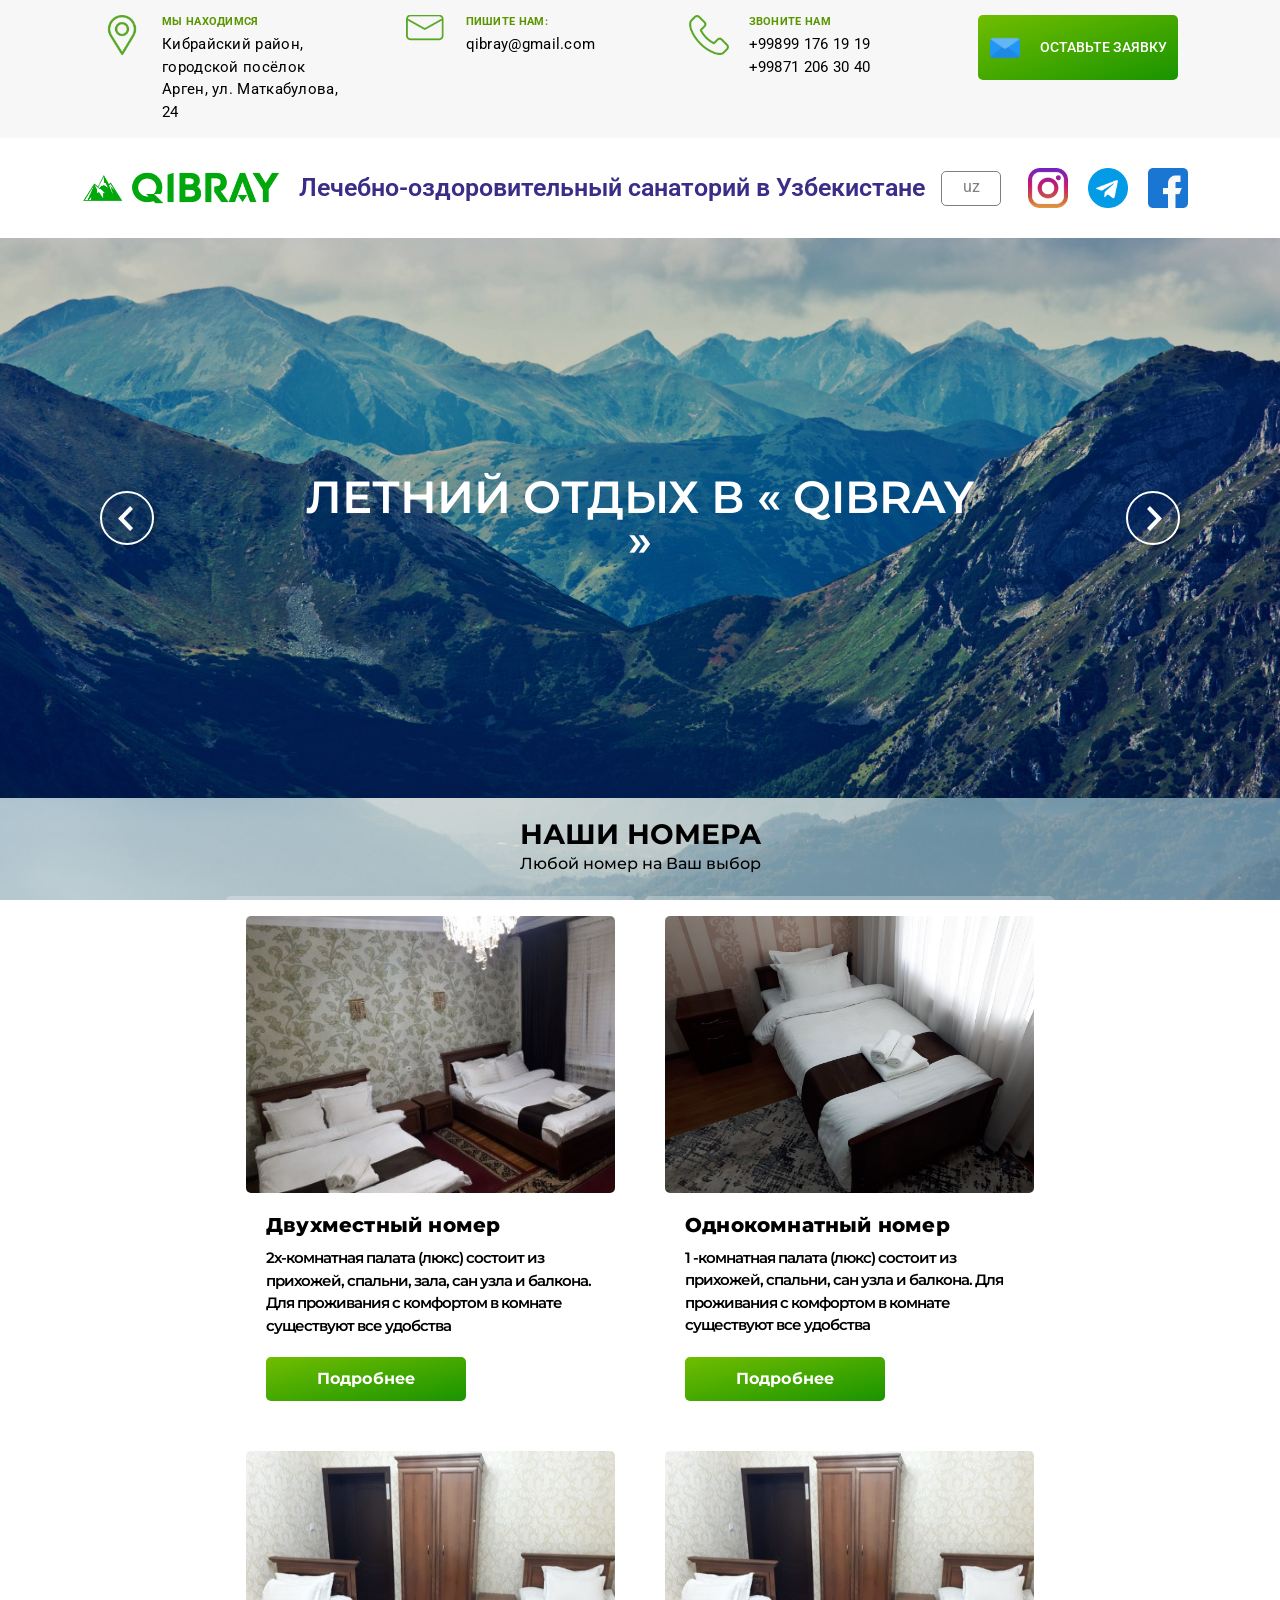
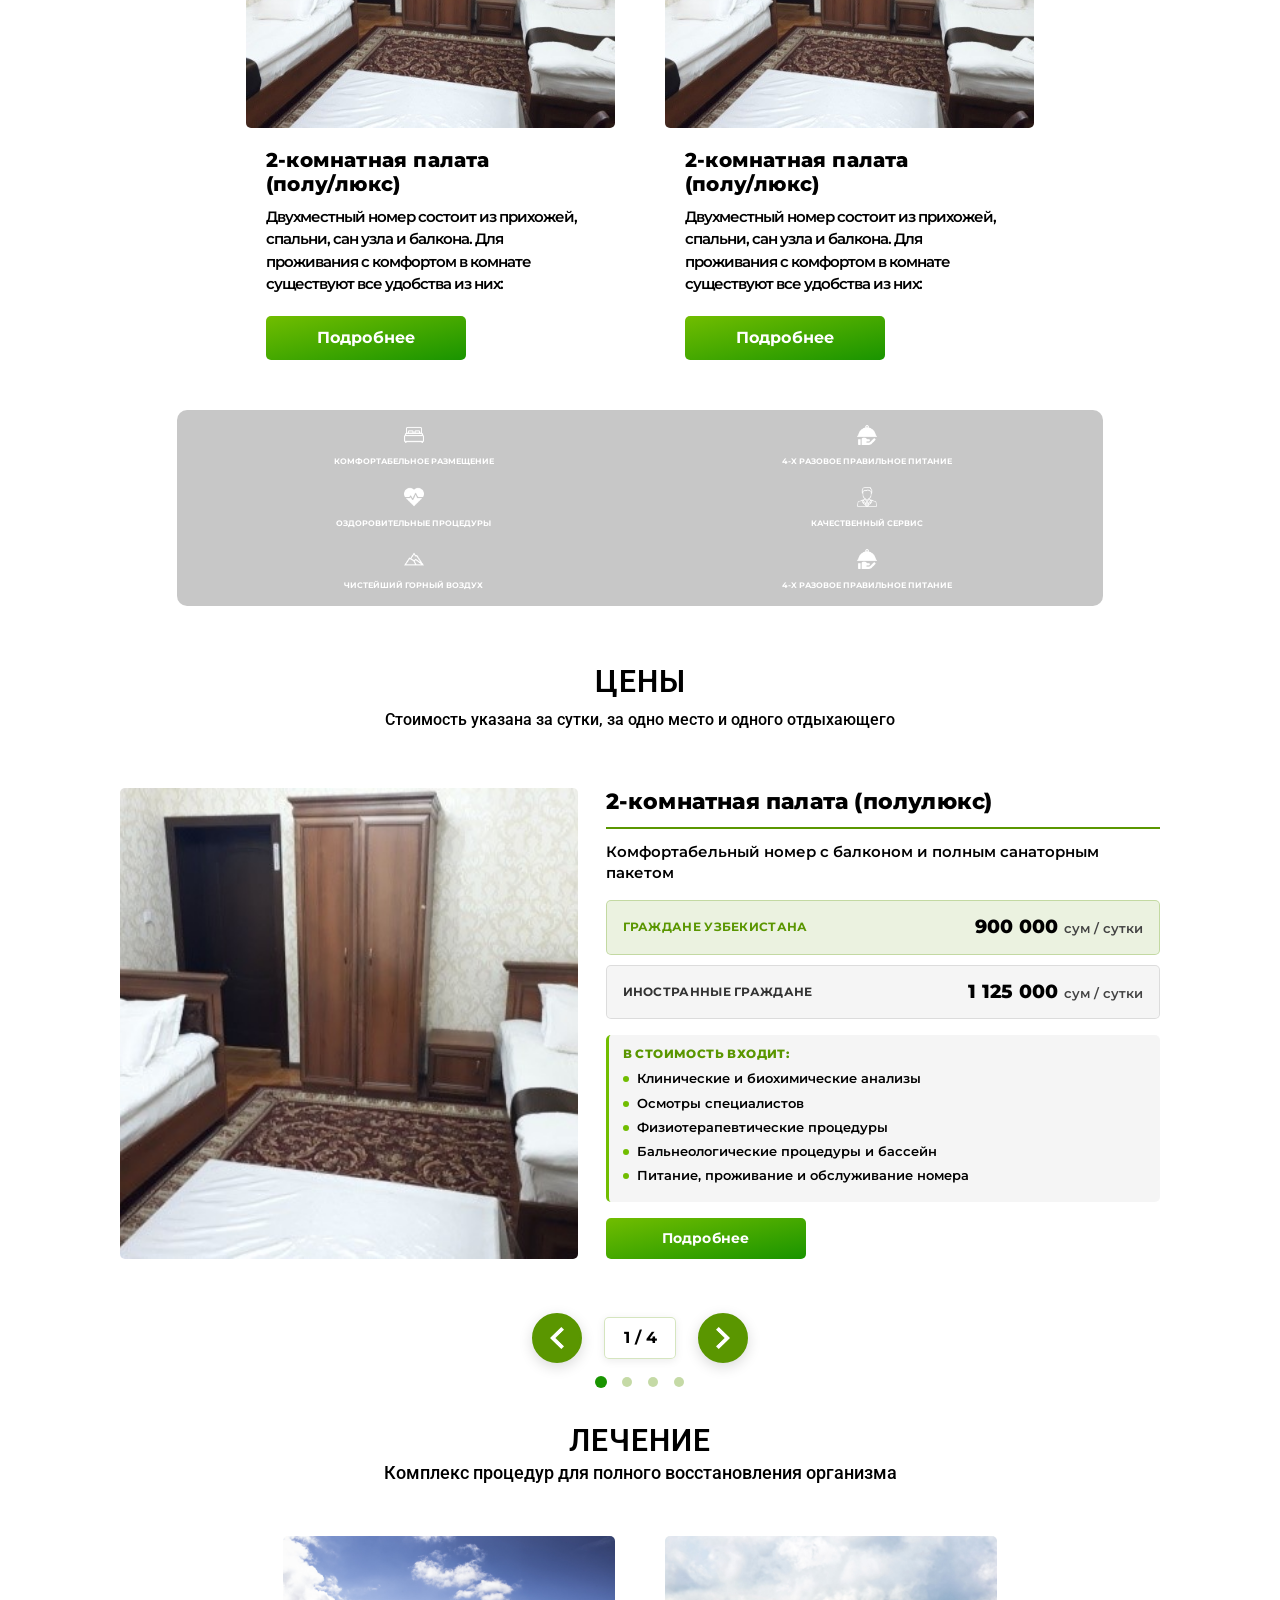
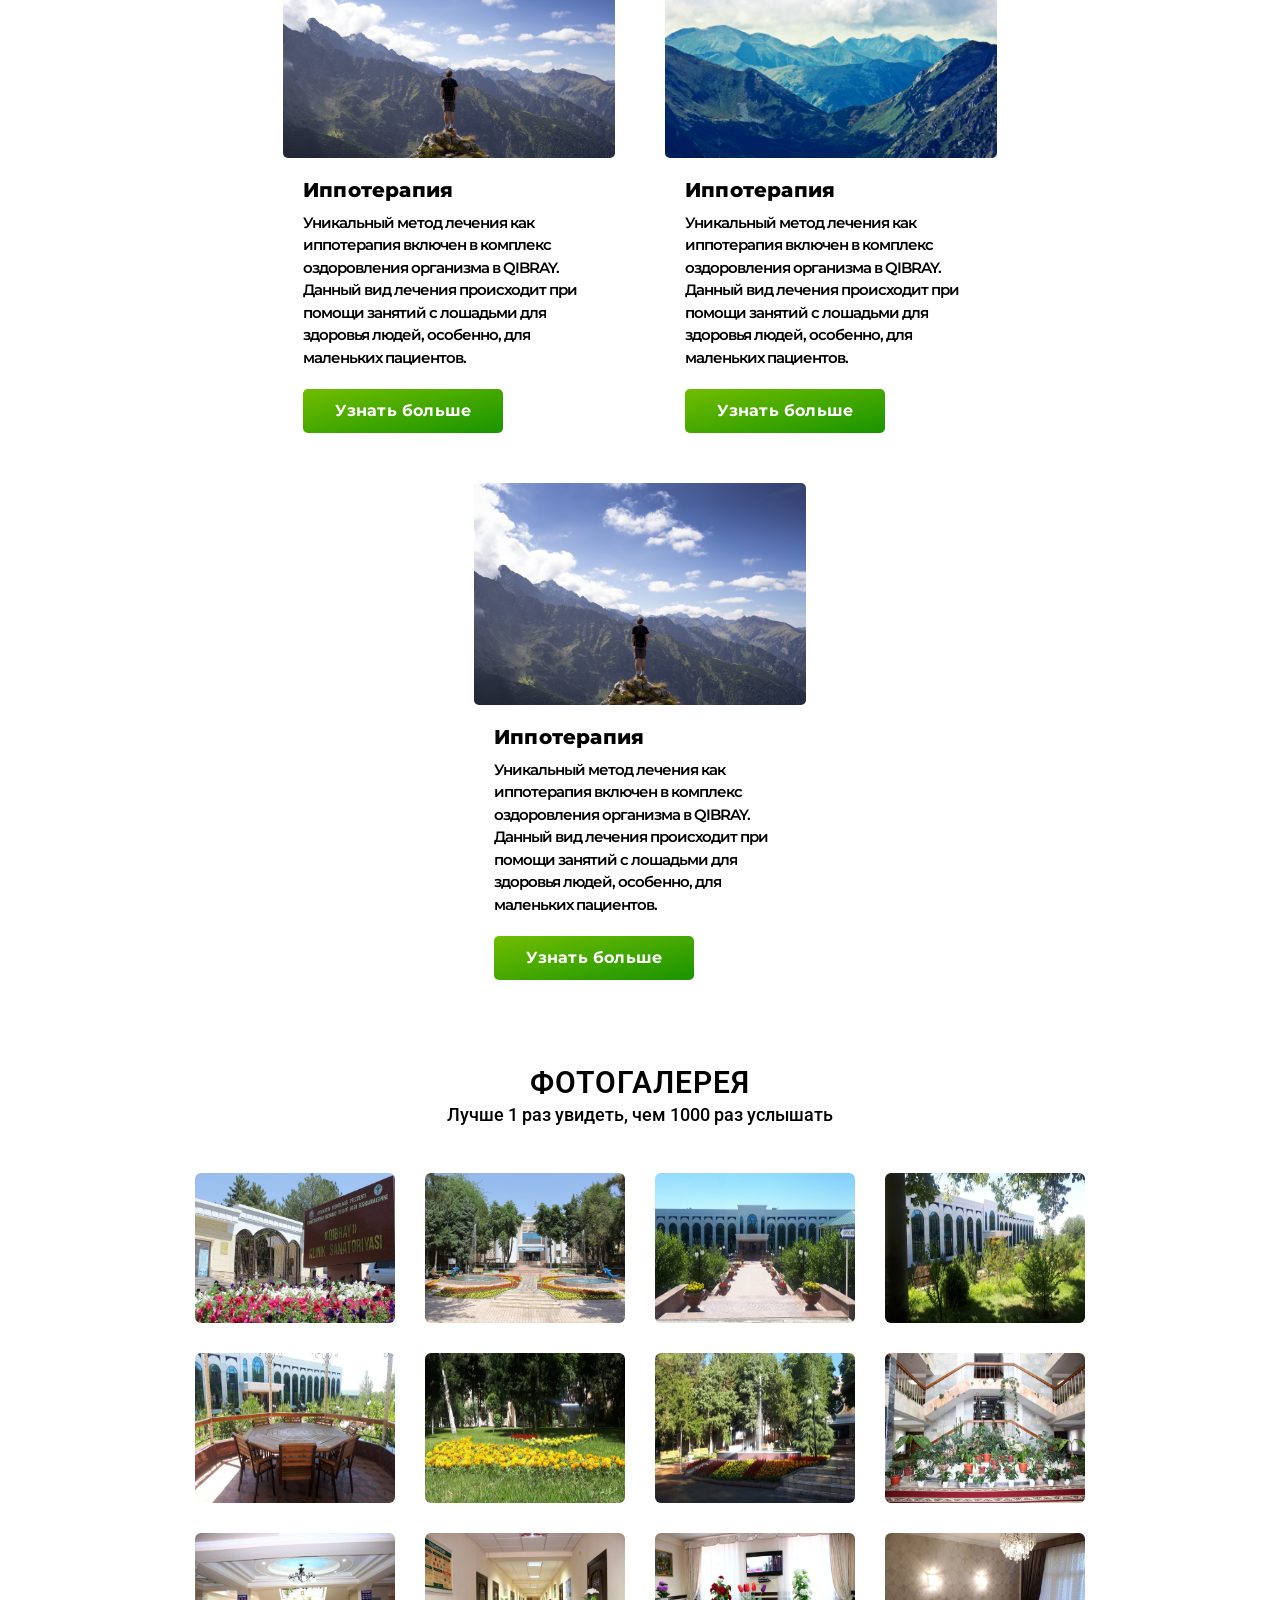
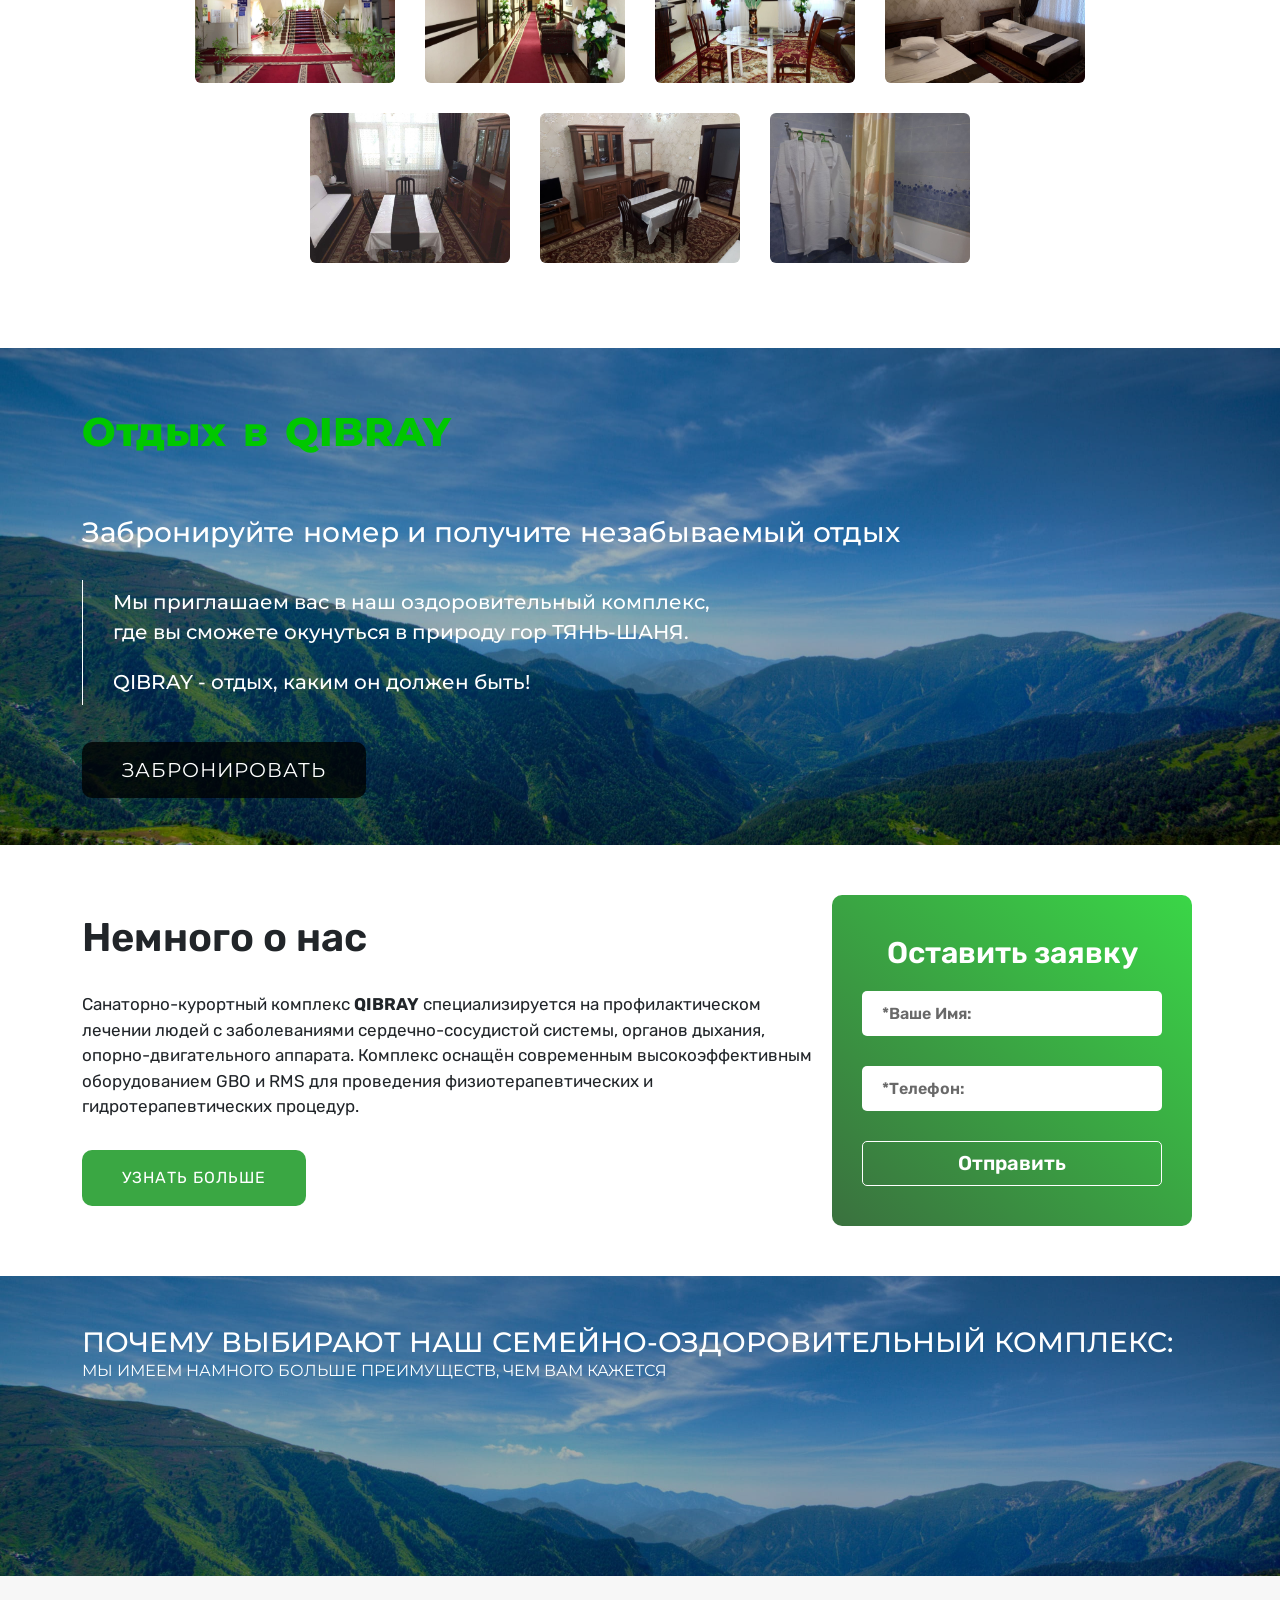
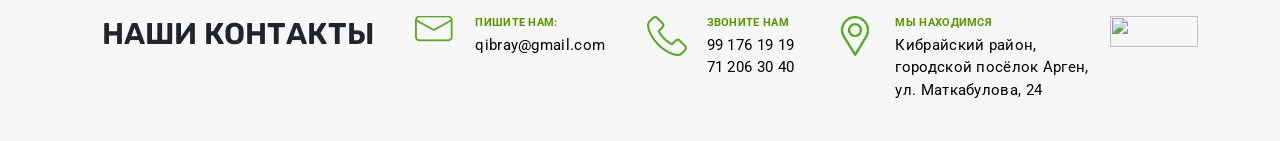
==== commit 9a8fe421: "Добавление карточки ЦЕНЫ и изменение цен" ====
--- a/html/index.html
+++ b/html/index.html
@@ -1,4 +1,4 @@
-﻿<!DOCTYPE html>
+<!DOCTYPE html>
 <html lang="ru">
 
 <head>
@@ -46,6 +46,7 @@
     <link rel="stylesheet" href="https://cdn.jsdelivr.net/npm/@fancyapps/ui/dist/fancybox.css" />
 
     <link rel="stylesheet" href="css/style-min.css">
+    <link rel="stylesheet" href="css/prices-brochure.css">
     <link rel="stylesheet" href="css/menu.css">
     <!-- <link rel="stylesheet" href="css/animate.css"> -->
 
@@ -84,7 +85,7 @@
         </content>
     </div>
 
-    <header>
+    <header id="top">
 
         <div class="header_info">
             <div class="container">
@@ -129,7 +130,7 @@
             <div class="container">
                 <div class="logo"><img src="img/logo.png" alt=""></div>
                 <h3 class="menu_h3">Лечебно-оздоровительный санаторий в Узбекистане</h3>
-                <a href="#" class="lang" data-ru="RU" data-uz="UZ">RU</a>
+                <a href="#" class="lang">uz</a>
                 <div class="nav_media">
                     <a href="#" class="nav_icon"><img src="img/soc1.png" alt=""></a>
                     <a href="https://t.me/qibraysanatoriy_bot" class="nav_icon"><img src="img/soc2.png" alt=""></a>
@@ -301,7 +302,238 @@
                     </div>
                 </div>
 
-                
+                <section class="prices-section" id="narxlar">
+                    <div class="health_txt prices-section__header">
+                        <h3 data-ru="ЦЕНЫ" data-uz="NARXLAR">ЦЕНЫ</h3>
+                        <p data-ru="Стоимость указана за сутки, за одно место и одного отдыхающего"
+                            data-uz="Xizmatlar narxi bir kun, bir yotoq va bir dam oluvchi uchun">Стоимость указана за
+                            сутки, за одно место и одного отдыхающего</p>
+                    </div>
+
+                    <div class="prices-carousel">
+                        <div class="swiper prices-swiper">
+                            <div class="swiper-wrapper">
+                                <div class="swiper-slide">
+                                    <article class="prices-card">
+                                        <div class="prices-card__image">
+                                            <img src="img/1polulux.jpg" alt="">
+                                        </div>
+                                        <div class="prices-card__body">
+                                            <h4 data-ru="2-комнатная палата (полулюкс)"
+                                                data-uz="Ikki xonali yarim lyuks">2-комнатная палата (полулюкс)</h4>
+                                            <p class="prices-card__desc"
+                                                data-ru="Комфортабельный номер с балконом и полным санаторным пакетом"
+                                                data-uz="Balkonli qulay xona va to'liq sanatoriya paketi">Комфортабельный
+                                                номер с балконом и полным санаторным пакетом</p>
+                                            <div class="prices-card__price-row">
+                                                <span data-ru="Граждане Узбекистана"
+                                                    data-uz="O'zbekiston fuqarolari">Граждане Узбекистана</span>
+                                                <strong>900 000 <em data-ru="сум / сутки"
+                                                        data-uz="so'm / kun">сум / сутки</em></strong>
+                                            </div>
+                                            <div class="prices-card__price-row prices-card__price-row--alt">
+                                                <span data-ru="Иностранные граждане"
+                                                    data-uz="Xorijiy fuqarolar">Иностранные граждане</span>
+                                                <strong>1 125 000 <em data-ru="сум / сутки"
+                                                        data-uz="so'm / kun">сум / сутки</em></strong>
+                                            </div>
+                                            <div class="prices-card__included">
+                                                <h5 data-ru="В стоимость входит:"
+                                                    data-uz="Narx ichiga nimalar kiradi?">В стоимость входит:</h5>
+                                                <ul>
+                                                    <li data-ru="Клинические и биохимические анализы"
+                                                        data-uz="Klinik va biokimyoviy tahlillar">Клинические и
+                                                        биохимические анализы</li>
+                                                    <li data-ru="Осмотры специалистов"
+                                                        data-uz="Mutaxassislar ko'rigidan o'tish">Осмотры специалистов
+                                                    </li>
+                                                    <li data-ru="Физиотерапевтические процедуры"
+                                                        data-uz="Fizioterapevtik muolajalar">Физиотерапевтические
+                                                        процедуры</li>
+                                                    <li data-ru="Бальнеологические процедуры и бассейн"
+                                                        data-uz="Balneologik muolajalar va basseyn">
+                                                        Бальнеологические процедуры и бассейн</li>
+                                                    <li data-ru="Питание, проживание и обслуживание номера"
+                                                        data-uz="Ovqatlanish, yashash va xona xizmati">Питание,
+                                                        проживание и обслуживание номера</li>
+                                                </ul>
+                                            </div>
+                                            <a href="2polulux.html" class="prices-card__btn">Подробнее</a>
+                                        </div>
+                                    </article>
+                                </div>
+
+                                <div class="swiper-slide">
+                                    <article class="prices-card">
+                                        <div class="prices-card__image">
+                                            <img src="img/1plux.png" alt="">
+                                        </div>
+                                        <div class="prices-card__body">
+                                            <h4 data-ru="1-комнатная палата (люкс)" data-uz="Bir xonali lyuks">
+                                                1-комнатная палата (люкс)</h4>
+                                            <p class="prices-card__desc"
+                                                data-ru="Однокомнатный люкс с прихожей, спальней, санузлом и балконом"
+                                                data-uz="Koridor, yotoqxona, hojatxona va balkonli bir xonali lyuks">
+                                                Однокомнатный люкс с прихожей, спальней, санузлом и балконом</p>
+                                            <div class="prices-card__price-row">
+                                                <span data-ru="Граждане Узбекистана"
+                                                    data-uz="O'zbekiston fuqarolari">Граждане Узбекистана</span>
+                                                <strong>1 000 000 <em data-ru="сум / сутки"
+                                                        data-uz="so'm / kun">сум / сутки</em></strong>
+                                            </div>
+                                            <div class="prices-card__price-row prices-card__price-row--alt">
+                                                <span data-ru="Иностранные граждане"
+                                                    data-uz="Xorijiy fuqarolar">Иностранные граждане</span>
+                                                <strong>1 250 000 <em data-ru="сум / сутки"
+                                                        data-uz="so'm / kun">сум / сутки</em></strong>
+                                            </div>
+                                            <div class="prices-card__included">
+                                                <h5 data-ru="В стоимость входит:"
+                                                    data-uz="Narx ichiga nimalar kiradi?">В стоимость входит:</h5>
+                                                <ul>
+                                                    <li data-ru="Клинические и биохимические анализы"
+                                                        data-uz="Klinik va biokimyoviy tahlillar">Клинические и
+                                                        биохимические анализы</li>
+                                                    <li data-ru="Осмотры специалистов"
+                                                        data-uz="Mutaxassislar ko'rigidan o'tish">Осмотры специалистов
+                                                    </li>
+                                                    <li data-ru="Физиотерапевтические процедуры"
+                                                        data-uz="Fizioterapevtik muolajalar">Физиотерапевтические
+                                                        процедуры</li>
+                                                    <li data-ru="Бальнеологические процедуры и бассейн"
+                                                        data-uz="Balneologik muolajalar va basseyn">
+                                                        Бальнеологические процедуры и бассейн</li>
+                                                    <li data-ru="Питание, проживание и обслуживание номера"
+                                                        data-uz="Ovqatlanish, yashash va xona xizmati">Питание,
+                                                        проживание и обслуживание номера</li>
+                                                </ul>
+                                            </div>
+                                            <a href="1lux.html" class="prices-card__btn">Подробнее</a>
+                                        </div>
+                                    </article>
+                                </div>
+
+                                <div class="swiper-slide">
+                                    <article class="prices-card">
+                                        <div class="prices-card__image">
+                                            <img src="img/1lux.jpg" alt="">
+                                        </div>
+                                        <div class="prices-card__body">
+                                            <h4 data-ru="2-комнатная палата (люкс)" data-uz="Ikki xonali lyuks">
+                                                2-комнатная палата (люкс)</h4>
+                                            <p class="prices-card__desc"
+                                                data-ru="Двухкомнатный люкс: прихожая, спальня, зал, санузел и балкон"
+                                                data-uz="Koridor, yotoqxona, zal, hojatxona va balkonli ikki xonali lyuks">
+                                                Двухкомнатный люкс: прихожая, спальня, зал, санузел и балкон</p>
+                                            <div class="prices-card__price-row">
+                                                <span data-ru="Граждане Узбекистана"
+                                                    data-uz="O'zbekiston fuqarolari">Граждане Узбекистана</span>
+                                                <strong>1 000 000 <em data-ru="сум / сутки"
+                                                        data-uz="so'm / kun">сум / сутки</em></strong>
+                                            </div>
+                                            <div class="prices-card__price-row prices-card__price-row--alt">
+                                                <span data-ru="Иностранные граждане"
+                                                    data-uz="Xorijiy fuqarolar">Иностранные граждане</span>
+                                                <strong>1 250 000 <em data-ru="сум / сутки"
+                                                        data-uz="so'm / kun">сум / сутки</em></strong>
+                                            </div>
+                                            <div class="prices-card__included">
+                                                <h5 data-ru="В стоимость входит:"
+                                                    data-uz="Narx ichiga nimalar kiradi?">В стоимость входит:</h5>
+                                                <ul>
+                                                    <li data-ru="Клинические и биохимические анализы"
+                                                        data-uz="Klinik va biokimyoviy tahlillar">Клинические и
+                                                        биохимические анализы</li>
+                                                    <li data-ru="Осмотры специалистов"
+                                                        data-uz="Mutaxassislar ko'rigidan o'tish">Осмотры специалистов
+                                                    </li>
+                                                    <li data-ru="Физиотерапевтические процедуры"
+                                                        data-uz="Fizioterapevtik muolajalar">Физиотерапевтические
+                                                        процедуры</li>
+                                                    <li data-ru="Бальнеологические процедуры и бассейн"
+                                                        data-uz="Balneologik muolajalar va basseyn">
+                                                        Бальнеологические процедуры и бассейн</li>
+                                                    <li data-ru="Питание, проживание и обслуживание номера"
+                                                        data-uz="Ovqatlanish, yashash va xona xizmati">Питание,
+                                                        проживание и обслуживание номера</li>
+                                                </ul>
+                                            </div>
+                                            <a href="2lux.html" class="prices-card__btn">Подробнее</a>
+                                        </div>
+                                    </article>
+                                </div>
+
+                                <div class="swiper-slide">
+                                    <article class="prices-card">
+                                        <div class="prices-card__image">
+                                            <img src="img/galery13.jpg" alt="">
+                                        </div>
+                                        <div class="prices-card__body">
+                                            <h4 data-ru="2-комнатная палата (супер люкс)"
+                                                data-uz="Ikki xonali super lyuks">2-комнатная палата (супер люкс)</h4>
+                                            <p class="prices-card__desc"
+                                                data-ru="Просторный номер повышенной комфортности с полным санаторным обслуживанием"
+                                                data-uz="Yuqori darajadagi qulaylik va to'liq sanatoriya xizmati">
+                                                Просторный номер повышенной комфортности с полным санаторным
+                                                обслуживанием</p>
+                                            <div class="prices-card__price-row">
+                                                <span data-ru="Граждане Узбекистана"
+                                                    data-uz="O'zbekiston fuqarolari">Граждане Узбекистана</span>
+                                                <strong>1 100 000 <em data-ru="сум / сутки"
+                                                        data-uz="so'm / kun">сум / сутки</em></strong>
+                                            </div>
+                                            <div class="prices-card__price-row prices-card__price-row--alt">
+                                                <span data-ru="Иностранные граждане"
+                                                    data-uz="Xorijiy fuqarolar">Иностранные граждане</span>
+                                                <strong>1 375 000 <em data-ru="сум / сутки"
+                                                        data-uz="so'm / kun">сум / сутки</em></strong>
+                                            </div>
+                                            <div class="prices-card__included">
+                                                <h5 data-ru="В стоимость входит:"
+                                                    data-uz="Narx ichiga nimalar kiradi?">В стоимость входит:</h5>
+                                                <ul>
+                                                    <li data-ru="Клинические и биохимические анализы"
+                                                        data-uz="Klinik va biokimyoviy tahlillar">Клинические и
+                                                        биохимические анализы</li>
+                                                    <li data-ru="Осмотры специалистов"
+                                                        data-uz="Mutaxassislar ko'rigidan o'tish">Осмотры специалистов
+                                                    </li>
+                                                    <li data-ru="Физиотерапевтические процедуры"
+                                                        data-uz="Fizioterapevtik muolajalar">Физиотерапевтические
+                                                        процедуры</li>
+                                                    <li data-ru="Бальнеологические процедуры и бассейн"
+                                                        data-uz="Balneologik muolajalar va basseyn">
+                                                        Бальнеологические процедуры и бассейн</li>
+                                                    <li data-ru="Питание, проживание и обслуживание номера"
+                                                        data-uz="Ovqatlanish, yashash va xona xizmati">Питание,
+                                                        проживание и обслуживание номера</li>
+                                                </ul>
+                                            </div>
+                                            <a href="2lux.html" class="prices-card__btn">Подробнее</a>
+                                        </div>
+                                    </article>
+                                </div>
+                            </div>
+                        </div>
+
+                        <div class="prices-carousel__controls">
+                            <button type="button" class="prices-carousel__arrow prices-carousel__arrow--prev"
+                                aria-label="Previous">
+                                <img src="img/arrow-left.png" alt="">
+                            </button>
+                            <span class="prices-carousel__counter">
+                                <span class="prices-carousel__current">1</span>
+                                <span class="prices-carousel__sep">/</span>
+                                <span class="prices-carousel__total">4</span>
+                            </span>
+                            <button type="button" class="prices-carousel__arrow prices-carousel__arrow--next"
+                                aria-label="Next">
+                                <img src="img/arrow-right.png" alt="">
+                            </button>
+                        </div>
+                        <div class="prices-carousel__dots"></div>
+                    </div>
+                </section>
 
                 <div class="health">
                     <div class="health_txt">
@@ -460,6 +692,7 @@
 
         <script type="text/javascript" charset="utf-8" async
             src="https://api-maps.yandex.ru/services/constructor/1.0/js/?um=constructor%3A19aa4074fd13e73448bd9f8eef3f9282cca11b178b167b86e847f05839a9872f&amp;width=100%25&amp;height=400&amp;lang=ru_RU&amp;scroll=false"></script>
+        <script src="js/prices-carousel.js"></script>
 
         <section class="contact">
 
@@ -561,7 +794,3 @@
 </body>
 
 </html>
-
-
-
-
--- a/html/css/style-min.css
+++ b/html/css/style-min.css
@@ -1,7 +1,4 @@
-﻿*{margin:0;padding:0;-webkit-box-sizing:border-box!important;box-sizing:border-box!important}html::-webkit-scrollbar{width:7px;background-color:#000}html::-webkit-scrollbar-thumb{border-radius:10px;background-color:#fff}h1,h2,h3,h4,h5,p{margin-bottom:0}body{background-attachment:fixed}.parallax-window{background:0 0}.hamburger,.menu{color:#000!important}.hamburger__label::before{background:#000!important}.bg-light,.navbar-light{background:0 0!important}.menu__link:hover{color:#ffe600;text-decoration:none}.header{display:none}header .header_info{padding:15px 0;background:rgba(206,206,206,.171)}header .header_info .container{display:-webkit-box;display:-ms-flexbox;display:flex;-webkit-box-pack:justify;-ms-flex-pack:justify;justify-content:space-between;-webkit-box-align:start;-ms-flex-align:start;align-items:flex-start}header .header_info .container .hid{-webkit-box-align:start;-ms-flex-align:start;align-items:flex-start;padding:0 20px}header .header_info .container .hid .hid_icon,header .header_info .container .hid a .hid_icon{margin-right:20px}header .header_info .container .hid .hid_icon img{width:40px;height:40px}header .header_info .container .hid,header .header_info .container .hid .hid_text,header .header_info .container .hid a{display:-webkit-box;display:-ms-flexbox;display:flex;-webkit-box-pack:center;-ms-flex-pack:center;justify-content:center}header .header_info .container .hid .hid_text{-webkit-box-align:start;-ms-flex-align:start;align-items:flex-start;-webkit-box-orient:vertical;-webkit-box-direction:normal;-ms-flex-direction:column;flex-direction:column}header .header_info .container .hid .hid_text h3{font-family:'Roboto',sans-serif;color:#5a9600;letter-spacing:.3px;text-transform:uppercase;font-size:11px;font-weight:700;margin-bottom:5px}header .header_info .container .hid .hid_text p{font-family:'Roboto',sans-serif;color:#000;letter-spacing:.3px;font-size:15px;font-weight:400}header .header_info .container .hid a{height:65px;width:200px;background:-webkit-gradient(linear,left top,right bottom,from(#71bd00),to(#199400));background:-o-linear-gradient(top left,#71bd00 0,#199400 100%);background:linear-gradient(to bottom right,#71bd00 0,#199400 100%);text-decoration:none;border-radius:5px;-webkit-box-align:center;-ms-flex-align:center;align-items:center}.footer_info .container .hid a .hid_icon img,header .header_info .container .hid a .hid_icon img{width:30px;height:30px}.footer_info .container .hid a h3,header .header_info .container .hid a h3{font-size:14px;color:#fff;font-family:'Roboto',sans-serif;text-transform:uppercase}.numbers .container .numbers_div .num_left .num_item .num_body a:hover,header .header_info .container .hid a:hover{background:-webkit-gradient(linear,left top,right bottom,from(#199400),to(#71bd00));background:-o-linear-gradient(top left,#199400 0,#71bd00 100%);background:linear-gradient(to bottom right,#199400 0,#71bd00 100%)}header .header_info .container .hid:last-child{display:-webkit-box;display:-ms-flexbox;display:flex;-webkit-box-pack:end;-ms-flex-pack:end;justify-content:flex-end;-webkit-box-align:center;-ms-flex-align:center;align-items:center}header .header_nav{padding:10px;width:100%}header .header_nav .container{display:-webkit-box;display:-ms-flexbox;display:flex;-webkit-box-pack:justify;-ms-flex-pack:justify;justify-content:space-between;-webkit-box-align:center;-ms-flex-align:center;align-items:center;-ms-flex-wrap:wrap;flex-wrap:wrap}header .header_nav .container .lang{text-decoration:none;width:60px;padding-bottom:2px;height:35px;text-align:center;border:1px #7f7f7f solid;border-radius:5px;color:#7f7f7f;font-family:'Roboto',sans-serif;font-size:16px;-webkit-transition:.3s;-o-transition:.3s;transition:.3s}header .header_nav .container .lang:hover{background:#7f7f7f;color:#fff}header .header_nav .container .lang,header .header_nav .logo,header .header_nav .nav_media{display:-webkit-box;display:-ms-flexbox;display:flex;-webkit-box-pack:center;-ms-flex-pack:center;justify-content:center;-webkit-box-align:center;-ms-flex-align:center;align-items:center}header .header_nav .logo img{width:200px;height:80px}header .header_nav h3{font-family:'Roboto',sans-serif;font-weight:600;font-size:25px;color:#392d88;text-align:center}header .header_nav .nav_media .nav_icon{margin-left:10px;margin-right:10px}header .header_nav .nav_media .nav_icon img{width:40px!important;height:40px!important}header .header_nav .social-media{margin-right:80px}header .header_nav .social-media .social img{width:40px;height:40px;margin-left:10px;margin-right:10px}.line1{width:100px;height:10px;background:#fff;margin-bottom:20px}.body1,.body1 .body1_left .body1_dark{display:-webkit-box;display:-ms-flexbox;display:flex}.body1,.body1 .body1_left{-ms-flex-wrap:wrap;flex-wrap:wrap}.body1{-webkit-box-align:center;-ms-flex-align:center;align-items:center;height:500px}.body1 .body1_left{background:url(../img/oziel-gomez-b7TDOdBVewY-unsplash-min-scaled.jpg) 0 0/cover no-repeat;width:50%;height:100%}.body1,.body1 .body1_left .body1_dark,.body1 .body1_left .body1_info{-webkit-box-pack:center;-ms-flex-pack:center;justify-content:center}.body1 .body1_left .body1_dark{background:rgba(0,87,19,.377);-webkit-box-align:start;-ms-flex-align:start;align-items:flex-start;-webkit-box-orient:vertical;-webkit-box-direction:normal;-ms-flex-direction:column;flex-direction:column;padding:30px;width:100%;height:100%}.body1 .body1_left h1{font-family:'Lobster',cursive;font-size:30px;margin-bottom:20px;color:#fff}.body1 .body1_left .body1_info{margin-bottom:20px}.body1 .body1_left .body1_info img{width:35px;height:35px;margin-right:10px}.body1 .body1_left .body1_info a,.body1 .body1_left .body1_info h3{text-decoration:none;color:#fff;font-size:18px;font-weight:700}.body1 .body1_left .body1_info a:hover{color:#ffe600}.body1 .body1_right{height:100%;width:50%;background:url(../img/photo_2021-06-19_11-27-28.jpg) 50% 50%/cover}.plus{height:200px;background:rgba(38,133,0,.356)}.body1 .body1_left .body1_info,.slider .container-fluid,.swiper-container .swiper-wrapper{display:-webkit-box;display:-ms-flexbox;display:flex;-webkit-box-align:center;-ms-flex-align:center;align-items:center}.slider .container-fluid{position:relative;-webkit-box-pack:center;-ms-flex-pack:center;justify-content:center}.plus,.swiper-container{width:100%}.swiper-container .swiper-wrapper{-webkit-box-pack:justify;-ms-flex-pack:justify;justify-content:space-between}.swiper-container .swiper-wrapper .swiper-slide{overflow:visible;max-height:560px;min-height:560px;position:relative;z-index:3;width:100%;padding:25px 80px;-webkit-box-sizing:border-box;box-sizing:border-box}.swiper-container .swiper-wrapper .swiper-slide .slide-img img{max-width:508px;max-height:508px}.swiper-container,.swiper-container .swiper-wrapper .swiper-slide,.swiper-container .swiper-wrapper .swiper-slide .slide-text,.swiper-container .swiper-wrapper .swiper-slide .slide-text a{display:-webkit-box;display:-ms-flexbox;display:flex;-webkit-box-pack:center;-ms-flex-pack:center;justify-content:center;-webkit-box-align:center;-ms-flex-align:center;align-items:center}.swiper-container .swiper-wrapper .swiper-slide .slide-text{position:relative;z-index:3;-webkit-box-orient:vertical;-webkit-box-direction:normal;-ms-flex-direction:column;flex-direction:column;font-family:'Montserrat',sans-serif;width:60%}.swiper-container .swiper-wrapper .swiper-slide .slide-text h4{font-style:normal;font-weight:600;font-size:45px;line-height:43px;color:#fff;text-align:center}.swiper-container .swiper-wrapper .swiper-slide .slide-text p{margin-top:20px;font-style:normal;font-weight:400;font-size:18px;line-height:30px;color:#fff}.swiper-container .swiper-wrapper .swiper-slide .slide-text a{margin-top:20px;width:246px;height:59px;background:#e0e0e0;font-style:normal;font-weight:700;font-size:20px;line-height:30px;color:#000;text-decoration:none;-webkit-transition:.3s;-o-transition:.3s;transition:.3s}.swiper-container .swiper-wrapper .swiper-slide .slide-text a:hover{-webkit-box-shadow:0 0 0 2px #ffcc01;box-shadow:0 0 0 2px #ffcc01}.swiper-container .swiper-wrapper .swiper-slide:after{content:'';position:absolute;top:0;left:0;right:0;bottom:0;background:rgba(0,0,0,.2);z-index:2}.slider{padding:0;position:relative}.ss1{background:url(../img/mountains-nature-landscape-min.jpg) 50% 100%/cover}.ss2{background:url(../img/landscape-336542_1920.jpg) 50% 100%/cover}.swiper-button-next,.swiper-button-prev{top:275px;position:absolute;width:54px;height:54px;background:#ffffff00;border:2px solid #fff;border-radius:50%;-webkit-box-sizing:border-box;box-sizing:border-box;-webkit-box-shadow:2px 2px 4px rgba(0,0,0,.25);box-shadow:2px 2px 4px rgba(0,0,0,.25)}.swiper-button-prev{left:100px;padding-right:3px}.swiper-button-next img,.swiper-button-prev img{width:15px;height:25px}.swiper-button-next{right:100px;padding-left:3px}.swiper-button-next:focus,.swiper-button-prev:focus{outline:0}.left_text,.swiper-button-next::after,.swiper-button-prev::after{display:none}.left_text{-webkit-box-pack:center;-ms-flex-pack:center;justify-content:center;-webkit-box-align:center;-ms-flex-align:center;align-items:center;-webkit-box-orient:vertical;-webkit-box-direction:normal;-ms-flex-direction:column;flex-direction:column;font-family:'Montserrat',sans-serif;margin-bottom:20px}.left_text h3,.numbers .container .numbers_div .num_right h3{font-weight:700;color:#000}.health_txt p,.left_text p,.numbers .container .numbers_div .num_right p{font-weight:500;color:#000}a[data-fancybox] img{cursor:-webkit-zoom-in;cursor:zoom-in}.numbers{padding:20px 0;background:url(../img/beautiful-shot-high-white-hilltops-mountains-covered-fog.jpg) 50% 50%/cover;background-attachment:fixed}.numbers,.numbers .container .numbers_div,.numbers .container .numbers_div .num_left{display:-webkit-box;display:-ms-flexbox;display:flex;-webkit-box-pack:center;-ms-flex-pack:center;justify-content:center;-webkit-box-align:center;-ms-flex-align:center;align-items:center}.numbers .container .numbers_div{margin-bottom:70px}.numbers .container .numbers_div .num_left{z-index:333;margin-top:-150px;-ms-flex-wrap:wrap;flex-wrap:wrap}.health .health_div .num_item,.numbers .container .numbers_div .num_left .num_item{max-width:409px;min-width:350px;padding:20px;margin-left:5px;margin-right:5px;background:rgba(255,255,255,.267);border-radius:5px;margin-bottom:10px}.health .health_div .num_item img,.numbers .container .numbers_div .num_left .num_item img{border-radius:5px;width:100%;height:auto}.numbers .container .numbers_div .num_left .num_item .num_body,.numbers .container .numbers_div .num_right .nr_div .nr_icon{-webkit-box-pack:center;-ms-flex-pack:center;justify-content:center;-webkit-box-orient:vertical;-webkit-box-direction:normal;-ms-flex-direction:column;flex-direction:column}.numbers .container .numbers_div .num_left .num_item .num_body{padding:20px 20px 0;display:-webkit-box;display:-ms-flexbox;display:flex;-webkit-box-align:start;-ms-flex-align:start;align-items:flex-start;letter-spacing:-1px;font-family:'Montserrat',sans-serif}.numbers .container .numbers_div .num_left .num_item .num_body h3{text-align:left;color:#000;font-size:20px;font-weight:800;letter-spacing:.2px;margin-bottom:10px}.numbers .container .numbers_div .num_left .num_item .num_body p{font-family:'Montserrat',sans-serif;text-align:left;font-size:15px;color:#000;font-weight:600;margin-bottom:20px}.health .health_div .num_item .num_body a,.numbers .container .numbers_div .num_left .num_item .num_body a{padding:10px 30px;background:-webkit-gradient(linear,left top,right bottom,from(#71bd00),to(#199400));background:-o-linear-gradient(top left,#71bd00 0,#199400 100%);background:linear-gradient(to bottom right,#71bd00 0,#199400 100%);width:200px;text-decoration:none;color:#fff;font-family:'Montserrat',sans-serif;font-weight:700;letter-spacing:.2px;text-align:center;border-radius:5px;-webkit-transition:.5s;-o-transition:.5s;transition:.5s}.numbers .container .numbers_div .num_right{display:-webkit-box;display:-ms-flexbox;display:flex;-webkit-box-orient:vertical;-webkit-box-direction:normal;-ms-flex-direction:column;flex-direction:column;font-family:'Montserrat',sans-serif}.numbers .container .numbers_div .num_right,.numbers .container .numbers_div .num_right .nr_div,.numbers .container .numbers_div .num_right2{-webkit-box-pack:center;-ms-flex-pack:center;justify-content:center;-webkit-box-align:center;-ms-flex-align:center;align-items:center}.numbers .container .numbers_div .num_right .nr_div{margin-top:30px;width:100%;background:rgba(0,0,0,.219);border-radius:10px;padding:20px 30px;display:-webkit-box;display:-ms-flexbox;display:flex;-webkit-box-orient:vertical;-webkit-box-direction:normal;-ms-flex-direction:column;flex-direction:column}.numbers .container .numbers_div .num_right .nr_div .nr_icon{padding:20px 0}.numbers .container .numbers_div .num_right .nr_div .nr_icon img{width:60px;height:60px;margin-bottom:10px}.numbers .container .numbers_div .num_right .nr_div .nr_icon p,.numbers .container .numbers_div .num_right2 .nr_div .nr_icon p{text-align:center;color:#fff;text-transform:uppercase!important;font-family:'Montserrat',sans-serif;font-weight:700;letter-spacing:0;font-size:15px}.numbers .container .numbers_div .num_right2{padding:0 20px;display:none;font-family:'Montserrat',sans-serif}.numbers .container .numbers_div .num_right2 h3{font-size:19px;font-weight:700;color:#000}.numbers .container .numbers_div .num_right2 p{font-size:16px;font-weight:500;color:#000;text-align:center}.numbers .container .numbers_div .num_right2 .nr_div{margin-top:20px;background:rgba(0,0,0,.219);border-radius:10px;padding:5px 10px;-ms-flex-pack:distribute;justify-content:space-around;-webkit-box-orient:horizontal!important;-webkit-box-direction:normal!important;-ms-flex-direction:row!important;flex-direction:row!important;-ms-flex-wrap:wrap;flex-wrap:wrap}.health .health_div,.numbers .container .numbers_div .num_right .nr_div .nr_icon,.numbers .container .numbers_div .num_right2 .nr_div,.numbers .container .numbers_div .num_right2 .nr_div .nr_icon{display:-webkit-box;display:-ms-flexbox;display:flex;-webkit-box-align:center;-ms-flex-align:center;align-items:center}.health_txt,.numbers .container .numbers_div .num_right2,.numbers .container .numbers_div .num_right2 .nr_div .nr_icon{-webkit-box-orient:vertical;-webkit-box-direction:normal;-ms-flex-direction:column;flex-direction:column}.numbers .container .numbers_div .num_right2 .nr_div .nr_icon{width:50%;-ms-flex-pack:distribute;justify-content:space-around;padding:10px 0}.numbers .container .numbers_div .num_right2 .nr_div .nr_icon img{width:20px;height:20px;margin-bottom:10px}.numbers .container .numbers_div .num_right2 .nr_div .nr_icon p{font-size:8px}.health_txt{font-family:'Roboto',sans-serif;margin-bottom:30px;display:-webkit-box;display:-ms-flexbox;display:flex;-webkit-box-pack:center;-ms-flex-pack:center;justify-content:center;-webkit-box-align:center;-ms-flex-align:center;align-items:center}.health_txt h3{font-size:30px;color:#000;font-weight:600;letter-spacing:1px}.health_txt p{font-size:18px}.health{margin-bottom:55px}.health .health_div{-webkit-box-pack:center!important;-ms-flex-pack:center!important;justify-content:center!important;-ms-flex-wrap:wrap;flex-wrap:wrap}.galery,.health .health_div .num_item .num_body{-ms-flex-pack:center;justify-content:center;-webkit-box-orient:vertical;-webkit-box-direction:normal;-ms-flex-direction:column;flex-direction:column;font-family:'Montserrat',sans-serif}.galery,.galery .galery_div,.health .health_div .num_item .num_body{display:-webkit-box;display:-ms-flexbox;display:flex;-webkit-box-pack:center}.health .health_div .num_item .num_body{padding:20px 20px 0;-webkit-box-align:start;-ms-flex-align:start;align-items:flex-start;letter-spacing:-1px}.health .health_div .num_item .num_body h3{text-align:center;color:#000;font-size:20px;font-weight:800;letter-spacing:.2px;margin-bottom:10px}.health .health_div .num_item .num_body p{font-family:'Montserrat',sans-serif;text-align:left;font-size:15px;color:#000;font-weight:600;margin-bottom:20px}.footer_info .container .hid a:hover,.health .health_div .num_item .num_body a:hover{background:-webkit-gradient(linear,left top,right bottom,from(#199400),to(#71bd00));background:-o-linear-gradient(top left,#199400 0,#71bd00 100%);background:linear-gradient(to bottom right,#199400 0,#71bd00 100%)}.galery,.galery .galery_div{-webkit-box-align:center;-ms-flex-align:center;align-items:center}.galery{margin-bottom:50px}.galery,.galery .health_txt{width:100%}.galery .galery_div{position:relative;-ms-flex-wrap:wrap;flex-wrap:wrap;-ms-flex-pack:distribute!important;justify-content:space-around!important}.galery .gallery_div{-webkit-box-pack:center;-ms-flex-pack:center;justify-content:center}.galery .gallery_div a{max-width:200px;margin:15px;max-height:150px;padding:0;text-decoration:none;content:""}.galery .gallery_div a img{width:200px;height:150px}.galery .gallery_div,.rest,.rest .rest_div .rest_p .rest_p_right{display:-webkit-box;display:-ms-flexbox;display:flex}.galery .gallery_div,.rest,.rest .rest_div .rest_p{-webkit-box-align:center;-ms-flex-align:center;align-items:center}.rest{position:relative;background:url(../img/luxfon.com_1193.jpg) 50% 40%/cover;padding:60px 0;-webkit-box-pack:center;-ms-flex-pack:center;justify-content:center}.rest .rest_div{color:#fff;font-family:'Montserrat',sans-serif;position:relative;z-index:3}.rest .rest_div h2{font-weight:800;word-spacing:5px;letter-spacing:0;margin-bottom:60px;font-size:40px;color:#00c700}.rest .rest_div h3{font-weight:500;margin-bottom:30px}.rest .rest_div .rest_p{display:-webkit-box;display:-ms-flexbox;display:flex;-webkit-box-pack:start;-ms-flex-pack:start;justify-content:flex-start;margin-bottom:50px}.rest .rest_div .rest_p .rest_p_left{height:125px;width:1px;background:#fff;margin-right:30px}.rest .rest_div .rest_p .rest_p_right{height:100%;-webkit-box-pack:justify;-ms-flex-pack:justify;justify-content:space-between;-webkit-box-align:start;-ms-flex-align:start;align-items:flex-start;-webkit-box-orient:vertical;-webkit-box-direction:normal;-ms-flex-direction:column;flex-direction:column;font-size:20px;font-weight:500}.rest .rest_div .rest_p .rest_p_right p:first-child{margin-bottom:20px}.rest:after{content:'';position:absolute;top:0;left:0;right:0;bottom:0;background:rgba(0,0,0,.3);z-index:2}.about .about_left a,.rest_button a{padding:16px 40px;letter-spacing:1px;text-decoration:none;color:#fff;text-transform:uppercase;border-radius:10px}.rest_button a{background:rgba(0,0,0,.774);font-size:20px;-webkit-transition:.5s;-o-transition:.5s;transition:.5s}.about .about_left a:hover,.rest_button a:hover{background:0 0;border:1px #fff solid;margin-left:20px}.about{padding:50px 0;font-family:'Rubik',sans-serif}.about .container{-webkit-box-align:center;-ms-flex-align:center;align-items:center;-ms-flex-wrap:wrap;flex-wrap:wrap}.about .about_left,.about .about_right,.about .about_right form,.about .container{display:-webkit-box;display:-ms-flexbox;display:flex;-webkit-box-pack:center;-ms-flex-pack:center;justify-content:center}.about .about_left{-webkit-box-align:start;-ms-flex-align:start;align-items:flex-start;-webkit-box-orient:vertical;-webkit-box-direction:normal;-ms-flex-direction:column;flex-direction:column}.about .about_left h3{font-weight:600;margin-bottom:30px;font-size:40px}.about .about_left p{font-size:17px;margin-bottom:30px}.about .about_left a{background:rgba(0,141,12,.774);font-size:16px;-webkit-transition:.3s;-o-transition:.3s;transition:.3s}.about .about_left a:hover{border:1px #000 solid;color:#000}.about .about_right,.about .about_right form{-ms-flex-line-pack:center;align-content:center}.about .about_right form{min-width:360px;border-radius:10px;padding:40px 30px;-webkit-box-pack:justify;-ms-flex-pack:justify;justify-content:space-between;-webkit-box-orient:vertical;-webkit-box-direction:normal;-ms-flex-direction:column;flex-direction:column;background:-webkit-gradient(linear,left bottom,right top,from(rgba(0,71,6,.774)),to(rgba(0,202,17,.774)));background:-o-linear-gradient(bottom left,rgba(0,71,6,.774),rgba(0,202,17,.774));background:linear-gradient(to top right,rgba(0,71,6,.774),rgba(0,202,17,.774))}.about .about_right form h3{text-align:center;font-weight:600;margin-bottom:20px;font-size:30px;color:#fff}.about .about_right form input{border-radius:5px;padding:10px 20px;height:45px;width:100%;margin-bottom:30px;outline:0;border:0}.about .about_right form input::-webkit-input-placeholder{color:#696969;font-weight:600}.about .about_right form input::-moz-placeholder{color:#696969;font-weight:600}.about .about_right form input:-ms-input-placeholder,.about .about_right form input::-ms-input-placeholder{color:#696969;font-weight:600}.about .about_right form input::placeholder{color:#696969;font-weight:600}.about .about_right form button{border-radius:5px;height:45px;outline:0;font-weight:600;font-size:20px;background:0 0;border:1px #fff solid;color:#fff;-webkit-transition:.3s;-o-transition:.3s;transition:.3s}.about .about_right form button:hover{background:#fff;color:rgba(0,71,6,.774)}.footer_info{padding:40px 0;background:rgba(206,206,206,.171)}.footer_info .container,.footer_info .container .hid{display:-webkit-box;display:-ms-flexbox;display:flex;-webkit-box-pack:justify;-ms-flex-pack:justify;justify-content:space-between;-webkit-box-align:start;-ms-flex-align:start;align-items:flex-start}.footer_info .container .hid{-webkit-box-pack:start;-ms-flex-pack:start;justify-content:flex-start;padding:0 20px}.footer_info .container .hid h2{font-size:30px;font-family:'Rubik',sans-serif;font-weight:600}.footer_info .container .hid .hid_icon,.footer_info .container .hid a .hid_icon{margin-right:20px}.footer_info .container .hid .hid_icon img{margin:auto;width:40px;height:40px}.footer_info .container .hid .hid_text,.footer_info .container .hid a{display:-webkit-box;display:-ms-flexbox;display:flex;-webkit-box-pack:center;-ms-flex-pack:center;justify-content:center}.footer_info .container .hid .hid_text{-webkit-box-align:start;-ms-flex-align:start;align-items:flex-start;-webkit-box-orient:vertical;-webkit-box-direction:normal;-ms-flex-direction:column;flex-direction:column}.footer_info .container .hid .hid_text h3{font-family:'Roboto',sans-serif;color:#5a9600;letter-spacing:.3px;text-transform:uppercase;font-size:11px;font-weight:700;margin-bottom:5px}.footer_info .container .hid .hid_text p{font-family:'Roboto',sans-serif;color:#000;letter-spacing:.3px;font-size:15px;font-weight:400}.footer_info .container .hid a{height:65px;width:200px;background:-webkit-gradient(linear,left top,right bottom,from(#71bd00),to(#199400));background:-o-linear-gradient(top left,#71bd00 0,#199400 100%);background:linear-gradient(to bottom right,#71bd00 0,#199400 100%);text-decoration:none;border-radius:5px;-webkit-box-align:center;-ms-flex-align:center;align-items:center}.footer_info .container .hid:last-child{display:-webkit-box;display:-ms-flexbox;display:flex;-webkit-box-pack:end;-ms-flex-pack:end;justify-content:flex-end;-webkit-box-align:center;-ms-flex-align:center;align-items:center}.why{display:-webkit-box;display:-ms-flexbox;display:flex;-webkit-box-pack:start;-ms-flex-pack:start;justify-content:flex-start;-webkit-box-align:center;-ms-flex-align:center;align-items:center;-webkit-box-orient:vertical;-webkit-box-direction:normal;-ms-flex-direction:column;flex-direction:column;height:300px;background:url(../img/luxfon.com_1193.jpg) 50% 40%/cover;font-family:'Montserrat',sans-serif;color:#fff}.why .why_bg{padding:50px 0 0;width:100%;height:100%;background:rgba(0,0,0,.335)}.nomera_banner{width:100%;height:300px;-webkit-filter:brightness(.8);filter:brightness(.8)}.nomera{padding:50px 0}.nomera .nomer_line{width:100%;border-bottom:1px solid #797979;margin:10px 0}.nomera .container .nomer{display:-webkit-box;display:-ms-flexbox;display:flex;-webkit-box-align:start;-ms-flex-align:start;align-items:flex-start;-ms-flex-wrap:wrap;flex-wrap:wrap}.nomera .container .nomer .nomer_carousel{width:50%;padding:0 20px;margin-bottom:30px}.nomera .container .nomer .nomer_text,.nomera .container .nomer .nomer_text .price .reserve .btn_reserve{display:-webkit-box;display:-ms-flexbox;display:flex;-webkit-box-pack:center;-ms-flex-pack:center;justify-content:center}.nomera .container .nomer .nomer_text{width:50%;padding:20px 40px 0;-webkit-box-orient:vertical;-webkit-box-direction:normal;-ms-flex-direction:column;flex-direction:column;-webkit-box-align:start;-ms-flex-align:start;align-items:flex-start;font-family:'Rubik',sans-serif}.nomera .container .nomer .nomer_text ul{margin-top:10px}.nomera .container .nomer .nomer_text li{margin-bottom:2px;list-style-type:disc;font-size:14px}.nomera .container .nomer .nomer_text .price{width:100%;display:-webkit-box;display:-ms-flexbox;display:flex}.nomera .container .nomer .nomer_text .price .price_list{padding:10px 20px;font-size:22px;font-style:italic;margin-right:20px}.nomera .container .nomer .nomer_text .price .reserve{display:-webkit-box;display:-ms-flexbox;display:flex;padding:2px 0}.nomera .container .nomer .nomer_text .price .reserve .btn_reserve{padding:10px 20px;font-size:18px;-webkit-box-align:center;-ms-flex-align:center;align-items:center;text-decoration:none;color:#000;background:#fff;border:1px solid #000;-webkit-transition:.3s;-o-transition:.3s;transition:.3s}.nomera .container .nomer .nomer_text .price .reserve .btn_reserve:hover{background:#000;color:#fff}#mainCarousel{width:100%;margin:0 auto 1rem;--carousel-button-color: #000000;--carousel-button-bg: #d4d4d4;--carousel-button-shadow: 0 2px 1px -1px rgb(0 0 0%),
+﻿*{margin:0;padding:0;-webkit-box-sizing:border-box!important;box-sizing:border-box!important}html::-webkit-scrollbar{width:7px;background-color:#000}html::-webkit-scrollbar-thumb{border-radius:10px;background-color:#fff}h1,h2,h3,h4,h5,p{margin-bottom:0}body{background-attachment:fixed}.parallax-window{background:0 0}.hamburger,.menu{color:#000!important}.hamburger__label::before{background:#000!important}.bg-light,.navbar-light{background:0 0!important}.menu__link:hover{color:#ffe600;text-decoration:none}.header{display:none}header .header_info{padding:15px 0;background:rgba(206,206,206,.171)}header .header_info .container{display:-webkit-box;display:-ms-flexbox;display:flex;-webkit-box-pack:justify;-ms-flex-pack:justify;justify-content:space-between;-webkit-box-align:start;-ms-flex-align:start;align-items:flex-start}header .header_info .container .hid{-webkit-box-align:start;-ms-flex-align:start;align-items:flex-start;padding:0 20px}header .header_info .container .hid .hid_icon,header .header_info .container .hid a .hid_icon{margin-right:20px}header .header_info .container .hid .hid_icon img{width:40px;height:40px}header .header_info .container .hid,header .header_info .container .hid .hid_text,header .header_info .container .hid a{display:-webkit-box;display:-ms-flexbox;display:flex;-webkit-box-pack:center;-ms-flex-pack:center;justify-content:center}header .header_info .container .hid .hid_text{-webkit-box-align:start;-ms-flex-align:start;align-items:flex-start;-webkit-box-orient:vertical;-webkit-box-direction:normal;-ms-flex-direction:column;flex-direction:column}header .header_info .container .hid .hid_text h3{font-family:'Roboto',sans-serif;color:#5a9600;letter-spacing:.3px;text-transform:uppercase;font-size:11px;font-weight:700;margin-bottom:5px}header .header_info .container .hid .hid_text p{font-family:'Roboto',sans-serif;color:#000;letter-spacing:.3px;font-size:15px;font-weight:400}header .header_info .container .hid a{height:65px;width:200px;background:-webkit-gradient(linear,left top,right bottom,from(#71bd00),to(#199400));background:-o-linear-gradient(top left,#71bd00 0,#199400 100%);background:linear-gradient(to bottom right,#71bd00 0,#199400 100%);text-decoration:none;border-radius:5px;-webkit-box-align:center;-ms-flex-align:center;align-items:center}.footer_info .container .hid a .hid_icon img,header .header_info .container .hid a .hid_icon img{width:30px;height:30px}.footer_info .container .hid a h3,header .header_info .container .hid a h3{font-size:14px;color:#fff;font-family:'Roboto',sans-serif;text-transform:uppercase}.numbers .container .numbers_div .num_left .num_item .num_body a:hover,header .header_info .container .hid a:hover{background:-webkit-gradient(linear,left top,right bottom,from(#199400),to(#71bd00));background:-o-linear-gradient(top left,#199400 0,#71bd00 100%);background:linear-gradient(to bottom right,#199400 0,#71bd00 100%)}header .header_info .container .hid:last-child{display:-webkit-box;display:-ms-flexbox;display:flex;-webkit-box-pack:end;-ms-flex-pack:end;justify-content:flex-end;-webkit-box-align:center;-ms-flex-align:center;align-items:center}header .header_nav{padding:10px;width:100%}header .header_nav .container{display:-webkit-box;display:-ms-flexbox;display:flex;-webkit-box-pack:justify;-ms-flex-pack:justify;justify-content:space-between;-webkit-box-align:center;-ms-flex-align:center;align-items:center;-ms-flex-wrap:wrap;flex-wrap:wrap}header .header_nav .container .lang{text-decoration:none;width:60px;padding-bottom:2px;height:35px;text-align:center;border:1px #7f7f7f solid;border-radius:5px;color:#7f7f7f;font-family:'Roboto',sans-serif;font-size:16px;-webkit-transition:.3s;-o-transition:.3s;transition:.3s}header .header_nav .container .lang:hover{background:#7f7f7f;color:#fff}header .header_nav .container .lang,header .header_nav .logo,header .header_nav .nav_media{display:-webkit-box;display:-ms-flexbox;display:flex;-webkit-box-pack:center;-ms-flex-pack:center;justify-content:center;-webkit-box-align:center;-ms-flex-align:center;align-items:center}header .header_nav .logo img{width:200px;height:80px}header .header_nav h3{font-family:'Roboto',sans-serif;font-weight:600;font-size:25px;color:#392d88;text-align:center}header .header_nav .nav_media .nav_icon{margin-left:10px;margin-right:10px}header .header_nav .nav_media .nav_icon img{width:40px!important;height:40px!important}header .header_nav .social-media{margin-right:80px}header .header_nav .social-media .social img{width:40px;height:40px;margin-left:10px;margin-right:10px}.line1{width:100px;height:10px;background:#fff;margin-bottom:20px}.body1,.body1 .body1_left .body1_dark{display:-webkit-box;display:-ms-flexbox;display:flex}.body1,.body1 .body1_left{-ms-flex-wrap:wrap;flex-wrap:wrap}.body1{-webkit-box-align:center;-ms-flex-align:center;align-items:center;height:500px}.body1 .body1_left{background:url(../img/oziel-gomez-b7TDOdBVewY-unsplash-min-scaled.jpg) 0 0/cover no-repeat;width:50%;height:100%}.body1,.body1 .body1_left .body1_dark,.body1 .body1_left .body1_info{-webkit-box-pack:center;-ms-flex-pack:center;justify-content:center}.body1 .body1_left .body1_dark{background:rgba(0,87,19,.377);-webkit-box-align:start;-ms-flex-align:start;align-items:flex-start;-webkit-box-orient:vertical;-webkit-box-direction:normal;-ms-flex-direction:column;flex-direction:column;padding:30px;width:100%;height:100%}.body1 .body1_left h1{font-family:'Lobster',cursive;font-size:30px;margin-bottom:20px;color:#fff}.body1 .body1_left .body1_info{margin-bottom:20px}.body1 .body1_left .body1_info img{width:35px;height:35px;margin-right:10px}.body1 .body1_left .body1_info a,.body1 .body1_left .body1_info h3{text-decoration:none;color:#fff;font-size:18px;font-weight:700}.body1 .body1_left .body1_info a:hover{color:#ffe600}.body1 .body1_right{height:100%;width:50%;background:url(../img/photo_2021-06-19_11-27-28.jpg) 50% 50%/cover}.plus{height:200px;background:rgba(38,133,0,.356)}.body1 .body1_left .body1_info,.slider .container-fluid,.swiper-container .swiper-wrapper{display:-webkit-box;display:-ms-flexbox;display:flex;-webkit-box-align:center;-ms-flex-align:center;align-items:center}.slider .container-fluid{position:relative;-webkit-box-pack:center;-ms-flex-pack:center;justify-content:center}.plus,.swiper-container{width:100%}.swiper-container .swiper-wrapper{-webkit-box-pack:justify;-ms-flex-pack:justify;justify-content:space-between}.swiper-container .swiper-wrapper .swiper-slide{overflow:visible;max-height:560px;min-height:560px;position:relative;z-index:3;width:100%;padding:25px 80px;-webkit-box-sizing:border-box;box-sizing:border-box}.swiper-container .swiper-wrapper .swiper-slide .slide-img img{max-width:508px;max-height:508px}.swiper-container,.swiper-container .swiper-wrapper .swiper-slide,.swiper-container .swiper-wrapper .swiper-slide .slide-text,.swiper-container .swiper-wrapper .swiper-slide .slide-text a{display:-webkit-box;display:-ms-flexbox;display:flex;-webkit-box-pack:center;-ms-flex-pack:center;justify-content:center;-webkit-box-align:center;-ms-flex-align:center;align-items:center}.swiper-container .swiper-wrapper .swiper-slide .slide-text{position:relative;z-index:3;-webkit-box-orient:vertical;-webkit-box-direction:normal;-ms-flex-direction:column;flex-direction:column;font-family:'Montserrat',sans-serif;width:60%}.swiper-container .swiper-wrapper .swiper-slide .slide-text h4{font-style:normal;font-weight:600;font-size:45px;line-height:43px;color:#fff;text-align:center}.swiper-container .swiper-wrapper .swiper-slide .slide-text p{margin-top:20px;font-style:normal;font-weight:400;font-size:18px;line-height:30px;color:#fff}.swiper-container .swiper-wrapper .swiper-slide .slide-text a{margin-top:20px;width:246px;height:59px;background:#e0e0e0;font-style:normal;font-weight:700;font-size:20px;line-height:30px;color:#000;text-decoration:none;-webkit-transition:.3s;-o-transition:.3s;transition:.3s}.swiper-container .swiper-wrapper .swiper-slide .slide-text a:hover{-webkit-box-shadow:0 0 0 2px #ffcc01;box-shadow:0 0 0 2px #ffcc01}.swiper-container .swiper-wrapper .swiper-slide:after{content:'';position:absolute;top:0;left:0;right:0;bottom:0;background:rgba(0,0,0,.2);z-index:2}.slider{padding:0;position:relative}.ss1{background:url(../img/mountains-nature-landscape-min.jpg) 50% 100%/cover}.ss2{background:url(../img/landscape-336542_1920.jpg) 50% 100%/cover}.swiper-button-next,.swiper-button-prev{top:275px;position:absolute;width:54px;height:54px;background:#ffffff00;border:2px solid #fff;border-radius:50%;-webkit-box-sizing:border-box;box-sizing:border-box;-webkit-box-shadow:2px 2px 4px rgba(0,0,0,.25);box-shadow:2px 2px 4px rgba(0,0,0,.25)}.swiper-button-prev{left:100px;padding-right:3px}.swiper-button-next img,.swiper-button-prev img{width:15px;height:25px}.swiper-button-next{right:100px;padding-left:3px}.swiper-button-next:focus,.swiper-button-prev:focus{outline:0}.left_text,.swiper-button-next::after,.swiper-button-prev::after{display:none}.left_text{-webkit-box-pack:center;-ms-flex-pack:center;justify-content:center;-webkit-box-align:center;-ms-flex-align:center;align-items:center;-webkit-box-orient:vertical;-webkit-box-direction:normal;-ms-flex-direction:column;flex-direction:column;font-family:'Montserrat',sans-serif;margin-bottom:20px}.left_text h3,.numbers .container .numbers_div .num_right h3{font-weight:700;color:#000}.health_txt p,.left_text p,.numbers .container .numbers_div .num_right p{font-weight:500;color:#000}a[data-fancybox] img{cursor:-webkit-zoom-in;cursor:zoom-in}.numbers{padding:20px 0;background:url(../img/beautiful-shot-high-white-hilltops-mountains-covered-fog.jpg) 50% 50%/cover;background-attachment:fixed}.numbers,.numbers .container .numbers_div,.numbers .container .numbers_div .num_left{display:-webkit-box;display:-ms-flexbox;display:flex;-webkit-box-pack:center;-ms-flex-pack:center;justify-content:center;-webkit-box-align:center;-ms-flex-align:center;align-items:center}.numbers .container .numbers_div{margin-bottom:70px}.numbers .container .numbers_div .num_left{z-index:333;margin-top:-150px;-ms-flex-wrap:wrap;flex-wrap:wrap}.health .health_div .num_item,.numbers .container .numbers_div .num_left .num_item{max-width:409px;min-width:350px;padding:20px;margin-left:5px;margin-right:5px;background:rgba(255,255,255,.267);border-radius:5px;margin-bottom:10px}.health .health_div .num_item img,.numbers .container .numbers_div .num_left .num_item img{border-radius:5px;width:100%;height:auto}.numbers .container .numbers_div .num_left .num_item .num_body,.numbers .container .numbers_div .num_right .nr_div .nr_icon{-webkit-box-pack:center;-ms-flex-pack:center;justify-content:center;-webkit-box-orient:vertical;-webkit-box-direction:normal;-ms-flex-direction:column;flex-direction:column}.numbers .container .numbers_div .num_left .num_item .num_body{padding:20px 20px 0;display:-webkit-box;display:-ms-flexbox;display:flex;-webkit-box-align:start;-ms-flex-align:start;align-items:flex-start;letter-spacing:-1px;font-family:'Montserrat',sans-serif}.numbers .container .numbers_div .num_left .num_item .num_body h3{text-align:left;color:#000;font-size:20px;font-weight:800;letter-spacing:.2px;margin-bottom:10px}.numbers .container .numbers_div .num_left .num_item .num_body p{font-family:'Montserrat',sans-serif;text-align:left;font-size:15px;color:#000;font-weight:600;margin-bottom:20px}.health .health_div .num_item .num_body a,.numbers .container .numbers_div .num_left .num_item .num_body a{padding:10px 30px;background:-webkit-gradient(linear,left top,right bottom,from(#71bd00),to(#199400));background:-o-linear-gradient(top left,#71bd00 0,#199400 100%);background:linear-gradient(to bottom right,#71bd00 0,#199400 100%);width:200px;text-decoration:none;color:#fff;font-family:'Montserrat',sans-serif;font-weight:700;letter-spacing:.2px;text-align:center;border-radius:5px;-webkit-transition:.5s;-o-transition:.5s;transition:.5s}.numbers .container .numbers_div .num_right{display:-webkit-box;display:-ms-flexbox;display:flex;-webkit-box-orient:vertical;-webkit-box-direction:normal;-ms-flex-direction:column;flex-direction:column;font-family:'Montserrat',sans-serif}.numbers .container .numbers_div .num_right,.numbers .container .numbers_div .num_right .nr_div,.numbers .container .numbers_div .num_right2{-webkit-box-pack:center;-ms-flex-pack:center;justify-content:center;-webkit-box-align:center;-ms-flex-align:center;align-items:center}.numbers .container .numbers_div .num_right .nr_div{margin-top:30px;width:100%;background:rgba(0,0,0,.219);border-radius:10px;padding:20px 30px;display:-webkit-box;display:-ms-flexbox;display:flex;-webkit-box-orient:vertical;-webkit-box-direction:normal;-ms-flex-direction:column;flex-direction:column}.numbers .container .numbers_div .num_right .nr_div .nr_icon{padding:20px 0}.numbers .container .numbers_div .num_right .nr_div .nr_icon img{width:60px;height:60px;margin-bottom:10px}.numbers .container .numbers_div .num_right .nr_div .nr_icon p,.numbers .container .numbers_div .num_right2 .nr_div .nr_icon p{text-align:center;color:#fff;text-transform:uppercase!important;font-family:'Montserrat',sans-serif;font-weight:700;letter-spacing:0;font-size:15px}.numbers .container .numbers_div .num_right2{padding:0 20px;display:none;font-family:'Montserrat',sans-serif}.numbers .container .numbers_div .num_right2 h3{font-size:19px;font-weight:700;color:#000}.numbers .container .numbers_div .num_right2 p{font-size:16px;font-weight:500;color:#000;text-align:center}.numbers .container .numbers_div .num_right2 .nr_div{margin-top:20px;background:rgba(0,0,0,.219);border-radius:10px;padding:5px 10px;-ms-flex-pack:distribute;justify-content:space-around;-webkit-box-orient:horizontal!important;-webkit-box-direction:normal!important;-ms-flex-direction:row!important;flex-direction:row!important;-ms-flex-wrap:wrap;flex-wrap:wrap}.health .health_div,.numbers .container .numbers_div .num_right .nr_div .nr_icon,.numbers .container .numbers_div .num_right2 .nr_div,.numbers .container .numbers_div .num_right2 .nr_div .nr_icon{display:-webkit-box;display:-ms-flexbox;display:flex;-webkit-box-align:center;-ms-flex-align:center;align-items:center}.health_txt,.numbers .container .numbers_div .num_right2,.numbers .container .numbers_div .num_right2 .nr_div .nr_icon{-webkit-box-orient:vertical;-webkit-box-direction:normal;-ms-flex-direction:column;flex-direction:column}.numbers .container .numbers_div .num_right2 .nr_div .nr_icon{width:50%;-ms-flex-pack:distribute;justify-content:space-around;padding:10px 0}.numbers .container .numbers_div .num_right2 .nr_div .nr_icon img{width:20px;height:20px;margin-bottom:10px}.numbers .container .numbers_div .num_right2 .nr_div .nr_icon p{font-size:8px}.health_txt{font-family:'Roboto',sans-serif;margin-bottom:30px;display:-webkit-box;display:-ms-flexbox;display:flex;-webkit-box-pack:center;-ms-flex-pack:center;justify-content:center;-webkit-box-align:center;-ms-flex-align:center;align-items:center}.health_txt h3{font-size:30px;color:#000;font-weight:600;letter-spacing:1px}.health_txt p{font-size:18px}.health{margin-bottom:55px}.health .health_div{-webkit-box-pack:center!important;-ms-flex-pack:center!important;justify-content:center!important;-ms-flex-wrap:wrap;flex-wrap:wrap}.galery,.health .health_div .num_item .num_body{-ms-flex-pack:center;justify-content:center;-webkit-box-orient:vertical;-webkit-box-direction:normal;-ms-flex-direction:column;flex-direction:column;font-family:'Montserrat',sans-serif}.galery,.galery .galery_div,.health .health_div .num_item .num_body{display:-webkit-box;display:-ms-flexbox;display:flex;-webkit-box-pack:center}.health .health_div .num_item .num_body{padding:20px 20px 0;-webkit-box-align:start;-ms-flex-align:start;align-items:flex-start;letter-spacing:-1px}.health .health_div .num_item .num_body h3{text-align:center;color:#000;font-size:20px;font-weight:800;letter-spacing:.2px;margin-bottom:10px}.health .health_div .num_item .num_body p{font-family:'Montserrat',sans-serif;text-align:left;font-size:15px;color:#000;font-weight:600;margin-bottom:20px}.footer_info .container .hid a:hover,.health .health_div .num_item .num_body a:hover{background:-webkit-gradient(linear,left top,right bottom,from(#199400),to(#71bd00));background:-o-linear-gradient(top left,#199400 0,#71bd00 100%);background:linear-gradient(to bottom right,#199400 0,#71bd00 100%)}.galery,.galery .galery_div{-webkit-box-align:center;-ms-flex-align:center;align-items:center}.galery{margin-bottom:50px}.galery,.galery .health_txt{width:100%}.galery .galery_div{position:relative;-ms-flex-wrap:wrap;flex-wrap:wrap;-ms-flex-pack:distribute!important;justify-content:space-around!important}.galery .gallery_div{-webkit-box-pack:center;-ms-flex-pack:center;justify-content:center}.galery .gallery_div a{max-width:200px;margin:15px;max-height:150px;padding:0;text-decoration:none;content:""}.galery .gallery_div a img{width:200px;height:150px}.galery .gallery_div,.rest,.rest .rest_div .rest_p .rest_p_right{display:-webkit-box;display:-ms-flexbox;display:flex}.galery .gallery_div,.rest,.rest .rest_div .rest_p{-webkit-box-align:center;-ms-flex-align:center;align-items:center}.rest{position:relative;background:url(../img/luxfon.com_1193.jpg) 50% 40%/cover;padding:60px 0;-webkit-box-pack:center;-ms-flex-pack:center;justify-content:center}.rest .rest_div{color:#fff;font-family:'Montserrat',sans-serif;position:relative;z-index:3}.rest .rest_div h2{font-weight:800;word-spacing:5px;letter-spacing:0;margin-bottom:60px;font-size:40px;color:#00c700}.rest .rest_div h3{font-weight:500;margin-bottom:30px}.rest .rest_div .rest_p{display:-webkit-box;display:-ms-flexbox;display:flex;-webkit-box-pack:start;-ms-flex-pack:start;justify-content:flex-start;margin-bottom:50px}.rest .rest_div .rest_p .rest_p_left{height:125px;width:1px;background:#fff;margin-right:30px}.rest .rest_div .rest_p .rest_p_right{height:100%;-webkit-box-pack:justify;-ms-flex-pack:justify;justify-content:space-between;-webkit-box-align:start;-ms-flex-align:start;align-items:flex-start;-webkit-box-orient:vertical;-webkit-box-direction:normal;-ms-flex-direction:column;flex-direction:column;font-size:20px;font-weight:500}.rest .rest_div .rest_p .rest_p_right p:first-child{margin-bottom:20px}.rest:after{content:'';position:absolute;top:0;left:0;right:0;bottom:0;background:rgba(0,0,0,.3);z-index:2}.about .about_left a,.rest_button a{padding:16px 40px;letter-spacing:1px;text-decoration:none;color:#fff;text-transform:uppercase;border-radius:10px}.rest_button a{background:rgba(0,0,0,.774);font-size:20px;-webkit-transition:.5s;-o-transition:.5s;transition:.5s}.about .about_left a:hover,.rest_button a:hover{background:0 0;border:1px #fff solid;margin-left:20px}.about{padding:50px 0;font-family:'Rubik',sans-serif}.about .container{-webkit-box-align:center;-ms-flex-align:center;align-items:center;-ms-flex-wrap:wrap;flex-wrap:wrap}.about .about_left,.about .about_right,.about .about_right form,.about .container{display:-webkit-box;display:-ms-flexbox;display:flex;-webkit-box-pack:center;-ms-flex-pack:center;justify-content:center}.about .about_left{-webkit-box-align:start;-ms-flex-align:start;align-items:flex-start;-webkit-box-orient:vertical;-webkit-box-direction:normal;-ms-flex-direction:column;flex-direction:column}.about .about_left h3{font-weight:600;margin-bottom:30px;font-size:40px}.about .about_left p{font-size:17px;margin-bottom:30px}.about .about_left a{background:rgba(0,141,12,.774);font-size:16px;-webkit-transition:.3s;-o-transition:.3s;transition:.3s}.about .about_left a:hover{border:1px #000 solid;color:#000}.about .about_right,.about .about_right form{-ms-flex-line-pack:center;align-content:center}.about .about_right form{min-width:360px;border-radius:10px;padding:40px 30px;-webkit-box-pack:justify;-ms-flex-pack:justify;justify-content:space-between;-webkit-box-orient:vertical;-webkit-box-direction:normal;-ms-flex-direction:column;flex-direction:column;background:-webkit-gradient(linear,left bottom,right top,from(rgba(0,71,6,.774)),to(rgba(0,202,17,.774)));background:-o-linear-gradient(bottom left,rgba(0,71,6,.774),rgba(0,202,17,.774));background:linear-gradient(to top right,rgba(0,71,6,.774),rgba(0,202,17,.774))}.about .about_right form h3{text-align:center;font-weight:600;margin-bottom:20px;font-size:30px;color:#fff}.about .about_right form input{border-radius:5px;padding:10px 20px;height:45px;width:100%;margin-bottom:30px;outline:0;border:0}.about .about_right form input::-webkit-input-placeholder{color:#696969;font-weight:600}.about .about_right form input::-moz-placeholder{color:#696969;font-weight:600}.about .about_right form input:-ms-input-placeholder,.about .about_right form input::-ms-input-placeholder{color:#696969;font-weight:600}.about .about_right form input::placeholder{color:#696969;font-weight:600}.about .about_right form button{border-radius:5px;height:45px;outline:0;font-weight:600;font-size:20px;background:0 0;border:1px #fff solid;color:#fff;-webkit-transition:.3s;-o-transition:.3s;transition:.3s}.about .about_right form button:hover{background:#fff;color:rgba(0,71,6,.774)}.footer_info{padding:40px 0;background:rgba(206,206,206,.171)}.footer_info .container,.footer_info .container .hid{display:-webkit-box;display:-ms-flexbox;display:flex;-webkit-box-pack:justify;-ms-flex-pack:justify;justify-content:space-between;-webkit-box-align:start;-ms-flex-align:start;align-items:flex-start}.footer_info .container .hid{-webkit-box-pack:start;-ms-flex-pack:start;justify-content:flex-start;padding:0 20px}.footer_info .container .hid h2{font-size:30px;font-family:'Rubik',sans-serif;font-weight:600}.footer_info .container .hid .hid_icon,.footer_info .container .hid a .hid_icon{margin-right:20px}.footer_info .container .hid .hid_icon img{margin:auto;width:40px;height:40px}.footer_info .container .hid .hid_text,.footer_info .container .hid a{display:-webkit-box;display:-ms-flexbox;display:flex;-webkit-box-pack:center;-ms-flex-pack:center;justify-content:center}.footer_info .container .hid .hid_text{-webkit-box-align:start;-ms-flex-align:start;align-items:flex-start;-webkit-box-orient:vertical;-webkit-box-direction:normal;-ms-flex-direction:column;flex-direction:column}.footer_info .container .hid .hid_text h3{font-family:'Roboto',sans-serif;color:#5a9600;letter-spacing:.3px;text-transform:uppercase;font-size:11px;font-weight:700;margin-bottom:5px}.footer_info .container .hid .hid_text p{font-family:'Roboto',sans-serif;color:#000;letter-spacing:.3px;font-size:15px;font-weight:400}.footer_info .container .hid a{height:65px;width:200px;background:-webkit-gradient(linear,left top,right bottom,from(#71bd00),to(#199400));background:-o-linear-gradient(top left,#71bd00 0,#199400 100%);background:linear-gradient(to bottom right,#71bd00 0,#199400 100%);text-decoration:none;border-radius:5px;-webkit-box-align:center;-ms-flex-align:center;align-items:center}.footer_info .container .hid:last-child{display:-webkit-box;display:-ms-flexbox;display:flex;-webkit-box-pack:end;-ms-flex-pack:end;justify-content:flex-end;-webkit-box-align:center;-ms-flex-align:center;align-items:center}.why{display:-webkit-box;display:-ms-flexbox;display:flex;-webkit-box-pack:start;-ms-flex-pack:start;justify-content:flex-start;-webkit-box-align:center;-ms-flex-align:center;align-items:center;-webkit-box-orient:vertical;-webkit-box-direction:normal;-ms-flex-direction:column;flex-direction:column;height:300px;background:url(../img/luxfon.com_1193.jpg) 50% 40%/cover;font-family:'Montserrat',sans-serif;color:#fff}.why .why_bg{padding:50px 0 0;width:100%;height:100%;background:rgba(0,0,0,.335)}.nomera_banner{width:100%;height:300px;-webkit-filter:brightness(.8);filter:brightness(.8)}.nomera{padding:50px 0}.nomera .nomer_line{width:100%;border-bottom:1px solid #797979;margin:10px 0}.nomera .container .nomer{display:-webkit-box;display:-ms-flexbox;display:flex;-webkit-box-align:start;-ms-flex-align:start;align-items:flex-start;-ms-flex-wrap:wrap;flex-wrap:wrap}.nomera .container .nomer .nomer_carousel{width:50%;padding:0 20px;margin-bottom:30px}.nomera .container .nomer .nomer_text,.nomera .container .nomer .nomer_text .price .reserve .btn_reserve{display:-webkit-box;display:-ms-flexbox;display:flex;-webkit-box-pack:center;-ms-flex-pack:center;justify-content:center}.nomera .container .nomer .nomer_text{width:50%;padding:20px 40px 0;-webkit-box-orient:vertical;-webkit-box-direction:normal;-ms-flex-direction:column;flex-direction:column;-webkit-box-align:start;-ms-flex-align:start;align-items:flex-start;font-family:'Rubik',sans-serif}.nomera .container .nomer .nomer_text ul{margin-top:10px}.nomera .container .nomer .nomer_text li{margin-bottom:2px;list-style-type:disc;font-size:14px}.nomera .container .nomer .nomer_text .price{width:100%;display:-webkit-box;display:-ms-flexbox;display:flex;-webkit-box-align:center;-ms-flex-align:center;align-items:center;gap:16px;-ms-flex-wrap:wrap;flex-wrap:wrap}.nomera .container .nomer .nomer_text .price .price_lists{display:-webkit-box;display:-ms-flexbox;display:flex;-webkit-box-orient:vertical;-webkit-box-direction:normal;-ms-flex-direction:column;flex-direction:column;gap:8px;-webkit-box-flex:1;-ms-flex:1;flex:1;min-width:260px}.nomera .container .nomer .nomer_text .price .price_list{display:-webkit-box;display:-ms-flexbox;display:flex;-webkit-box-pack:justify;-ms-flex-pack:justify;justify-content:space-between;-webkit-box-align:center;-ms-flex-align:center;align-items:center;gap:12px;padding:10px 16px;border-radius:8px;background:rgba(90,150,0,.12);border:1px solid rgba(90,150,0,.25);font-style:normal;margin-right:0}.nomera .container .nomer .nomer_text .price .price_list--foreign{background:rgba(0,0,0,.06);border-color:rgba(0,0,0,.12)}.nomera .container .nomer .nomer_text .price .price_list__label{font-size:12px;font-weight:700;text-transform:uppercase;color:#5a9600}.nomera .container .nomer .nomer_text .price .price_list strong{font-size:18px;font-weight:800;color:#000;white-space:nowrap}.nomera .container .nomer .nomer_text .price .reserve{display:-webkit-box;display:-ms-flexbox;display:flex;padding:2px 0}.nomera .container .nomer .nomer_text .price .reserve .btn_reserve{padding:10px 28px;font-size:16px;display:-webkit-box;display:-ms-flexbox;display:flex;-webkit-box-pack:center;-ms-flex-pack:center;justify-content:center;-webkit-box-align:center;-ms-flex-align:center;align-items:center;text-decoration:none;color:#fff;background:-webkit-gradient(linear,left top,right bottom,from(#71bd00),to(#199400));background:-o-linear-gradient(top left,#71bd00 0,#199400 100%);background:linear-gradient(to bottom right,#71bd00 0,#199400 100%);border:none;border-radius:5px;font-weight:700;-webkit-transition:.5s;-o-transition:.5s;transition:.5s;white-space:nowrap}.nomera .container .nomer .nomer_text .price .reserve .btn_reserve:hover{background:-webkit-gradient(linear,left top,right bottom,from(#199400),to(#71bd00));background:-o-linear-gradient(top left,#199400 0,#71bd00 100%);background:linear-gradient(to bottom right,#199400 0,#71bd00 100%);color:#fff}#mainCarousel{width:100%;margin:0 auto 1rem;--carousel-button-color: #000000;--carousel-button-bg: #d4d4d4;--carousel-button-shadow: 0 2px 1px -1px rgb(0 0 0%),
         0 1px 1px 0 rgb(0 0 0 / 14%), 0 1px 3px 0 rgb(0 0 0 / 12%);--carousel-button-svg-width: 20px;--carousel-button-svg-height: 20px;--carousel-button-svg-stroke-width: 2.5}#mainCarousel .carousel__slide{width:100%;padding:0}#mainCarousel .carousel__slide img{width:100%;max-height:405px;-o-object-fit:cover;object-fit:cover}#mainCarousel .carousel__button.is-prev{left:-1.5rem}#mainCarousel .carousel__button.is-next{right:-1.5rem}#mainCarousel .carousel__button:focus{outline:0;-webkit-box-shadow:0 0 0 4px #fff;box-shadow:0 0 0 4px #fff}#thumbCarousel .carousel__slide{opacity:.5;padding:0;margin:.25rem;width:96px;height:64px}#thumbCarousel .carousel__slide img{width:100%;height:100%;-o-object-fit:cover;object-fit:cover;border-radius:4px}#thumbCarousel .carousel__slide.is-nav-selected{opacity:1}@media (max-width:1399px){.numbers_div{display:-webkit-box;display:-ms-flexbox;display:flex;-webkit-box-pack:center;-ms-flex-pack:center;justify-content:center;-webkit-box-align:center;-ms-flex-align:center;align-items:center;-webkit-box-orient:vertical;-webkit-box-direction:normal;-ms-flex-direction:column;flex-direction:column}.num_left{width:100%;margin-top:0!important}.num_right{display:none!important}.num_right2{display:-webkit-box!important;display:-ms-flexbox!important;display:flex!important}.health_txt,.left_text{display:-webkit-box;display:-ms-flexbox;display:flex}.health_txt{-webkit-box-pack:center;-ms-flex-pack:center;justify-content:center;-webkit-box-align:center;-ms-flex-align:center;align-items:center;-webkit-box-orient:vertical;-webkit-box-direction:normal;-ms-flex-direction:column;flex-direction:column}.health_txt p{text-align:center}.numbers_div{margin-bottom:20px!important}}@media (max-width:1199px){.nomera .container .nomer .nomer_carousel{width:100%;position:relative!important}.nomera .container .nomer .nomer_text{width:100%}.about{padding:20px 0!important}.about .container{-webkit-box-orient:vertical;-webkit-box-direction:normal;-ms-flex-direction:column;flex-direction:column}.about .container .about_left{display:-webkit-box;display:-ms-flexbox;display:flex;-webkit-box-pack:center;-ms-flex-pack:center;justify-content:center;-webkit-box-align:center;-ms-flex-align:center;align-items:center;margin-bottom:20px;width:100%!important;padding:0 10px}.about .container .about_left h3{font-size:25px!important;margin-bottom:20px!important}.about .container .about_left p{width:100%;text-align:center}header .header_nav .container{display:-webkit-box!important;display:-ms-flexbox!important;display:flex!important;-ms-flex-pack:distribute!important;justify-content:space-around!important;-webkit-box-align:center!important;-ms-flex-align:center!important;align-items:center!important;-webkit-box-orient:vertical!important;-webkit-box-direction:normal!important;-ms-flex-direction:column!important;flex-direction:column!important}.menu_h3,.nav_media{margin-bottom:30px!important}.swiper-button-next{right:20px!important}.swiper-button-prev{left:20px!important}}@media (max-width:1175px){.slide-text{width:100%!important}.slide-text h4{width:100%;font-size:20px!important}.swiper-button-next,.swiper-button-prev{display:none!important}.swiper-slide{overflow:visible;max-height:300px!important;min-height:300px!important;-webkit-box-align:center!important;-ms-flex-align:center!important;align-items:center!important;padding:10px 20px!important}}@media (max-width:991px){.footer_info{padding:20px 0}.footer_info .container,.footer_info .container .hid{display:-webkit-box;display:-ms-flexbox;display:flex;-webkit-box-orient:vertical;-webkit-box-direction:normal;-ms-flex-direction:column;flex-direction:column}.footer_info .container{-webkit-box-pack:justify;-ms-flex-pack:justify;justify-content:space-between;-webkit-box-align:center;-ms-flex-align:center;align-items:center}.footer_info .container .hid{-webkit-box-pack:center!important;-ms-flex-pack:center!important;justify-content:center!important;padding:0 20px;margin-bottom:20px}.footer_info .container .hid h2{font-size:30px;font-family:'Rubik',sans-serif;font-weight:600}.footer_info .container .hid .hid_icon{margin-right:0!important;margin-bottom:10px!important}.footer_info .container .hid,.footer_info .container .hid .hid_text{-webkit-box-align:center!important;-ms-flex-align:center!important;align-items:center!important}.footer_info .container .hid .hid_text h3,.footer_info .container .hid .hid_text p{text-align:center!important}}@media (max-width:768px){header .header_info{display:none}.nomera{padding:30px 0!important}.nomer_text .price{display:-webkit-box;display:-ms-flexbox;display:flex;-webkit-box-orient:vertical;-webkit-box-direction:normal;-ms-flex-direction:column;flex-direction:column;-webkit-box-align:center;-ms-flex-align:center;align-items:center}}@media (max-width:600px){.header{display:block}.rest .rest_div .rest_p .rest_p_left{display:none}.rest .rest_div .rest_p .rest_p_right{margin:0 auto;width:90%}.rest .rest_div .rest_p .rest_p_right p{text-align:center!important;margin:0 auto}.gallery_div a{width:160px;height:120px;margin:10px!important}.gallery_div a img{width:160px!important;height:120px!important}.galery_div .galery_item img{width:150px!important;height:100px!important}.galery a{padding:10px 20px;font-weight:600;font-size:15px!important}.health,.health_txt{margin-bottom:20px!important}.health_txt{font-family:'Montserrat',sans-serif}.health_txt h3{font-size:19px;font-weight:800}.health_txt p{text-align:center;font-weight:600}header .header_nav .container{display:-webkit-box!important;display:-ms-flexbox!important;display:flex!important;-webkit-box-pack:justify!important;-ms-flex-pack:justify!important;justify-content:space-between!important;-webkit-box-align:center!important;-ms-flex-align:center!important;align-items:center!important;-webkit-box-orient:horizontal!important;-webkit-box-direction:normal!important;-ms-flex-direction:row!important;flex-direction:row!important;width:90%;margin-left:0}.menu_h3,.nav_media{margin-bottom:5px!important}.logo{display:-webkit-box;display:-ms-flexbox;display:flex;-webkit-box-pack:center;-ms-flex-pack:center;justify-content:center;-webkit-box-align:center;-ms-flex-align:center;align-items:center}.logo img{width:100px!important;height:40px!important}.header_nav,.header_nav .container{display:-webkit-box!important;display:-ms-flexbox!important;display:flex!important;-webkit-box-pack:start!important;-ms-flex-pack:start!important;justify-content:flex-start!important}.header_nav .container{-webkit-box-pack:center!important;-ms-flex-pack:center!important;justify-content:center!important;-webkit-box-orient:horizontal!important;-webkit-box-direction:normal!important;-ms-flex-direction:row!important;flex-direction:row!important}.header_nav .container .menu_h3{display:none!important}.header_nav .container .nav_media a img{width:20px!important;height:20px!important}.health_div{padding:0 30px!important}.num_item{max-width:180px!important;padding:10px!important}.num_item .num_body{padding:10px 5px 5px!important}.num_item .num_body h3{text-align:center!important;color:#000;font-size:20px;font-weight:800;letter-spacing:.2px;margin-bottom:10px}.num_item .num_body p{font-size:10px!important;letter-spacing:.1px!important}.num_item .num_body a{padding:5px 10px!important;font-size:15px!important}.rest .rest_div h2{font-size:30px;text-align:center;margin-bottom:10px!important;color:#199700}.rest .rest_div h3{font-size:17px;text-align:center;margin-bottom:30px!important}.health_txt p,.rest_p_right p{font-size:14px}.rest_button{display:-webkit-box;display:-ms-flexbox;display:flex;-webkit-box-pack:center;-ms-flex-pack:center;justify-content:center}.rest_button a{font-size:15px}}@media (max-width:500px){.nomera .container .nomer .nomer_text{padding:20px 30px}}
-.prices-section{width:100%;margin:0 0 50px;font-family:'Montserrat',sans-serif}.prices-section__header{margin-bottom:24px}.prices-carousel{position:relative;max-width:960px;margin:0 auto;padding:0 10px}.prices-swiper{overflow:hidden;padding-bottom:8px}.prices-card{display:-webkit-box;display:-ms-flexbox;display:flex;gap:24px;padding:20px;background:rgba(255,255,255,.82);border-radius:5px;-webkit-box-shadow:0 8px 24px rgba(0,0,0,.12);box-shadow:0 8px 24px rgba(0,0,0,.12)}.prices-card__image{-ms-flex-negative:0;flex-shrink:0;width:42%}.prices-card__image img{width:100%;height:100%;min-height:280px;-o-object-fit:cover;object-fit:cover;border-radius:5px}.prices-card__body{display:-webkit-box;display:-ms-flexbox;display:flex;-webkit-box-flex:1;-ms-flex:1;flex:1;-webkit-box-orient:vertical;-webkit-box-direction:normal;-ms-flex-direction:column;flex-direction:column;-webkit-box-align:start;-ms-flex-align:start;align-items:flex-start}.prices-card__body h4{margin-bottom:8px;color:#000;font-size:20px;font-weight:800;letter-spacing:.2px}.prices-card__desc{margin-bottom:16px;color:#333;font-size:14px;font-weight:600;line-height:1.4}.prices-card__price-row{display:-webkit-box;display:-ms-flexbox;display:flex;width:100%;-webkit-box-pack:justify;-ms-flex-pack:justify;justify-content:space-between;-webkit-box-align:center;-ms-flex-align:center;align-items:center;gap:12px;padding:10px 14px;margin-bottom:8px;border-radius:5px;background:rgba(90,150,0,.1)}.prices-card__price-row--alt{background:rgba(0,0,0,.06);margin-bottom:16px}.prices-card__price-row span{color:#5a9600;font-size:12px;font-weight:700;text-transform:uppercase;letter-spacing:.3px}.prices-card__price-row strong{color:#000;font-size:18px;font-weight:800;white-space:nowrap}.prices-card__price-row strong em{font-style:normal;font-size:13px;font-weight:600}.prices-card__included{width:100%;margin-bottom:18px;padding:14px 16px;border-radius:5px;background:rgba(0,0,0,.05)}.prices-card__included h5{margin-bottom:10px;color:#5a9600;font-size:13px;font-weight:800;text-transform:uppercase;letter-spacing:.4px}.prices-card__included ul{margin:0;padding:0;list-style:none}.prices-card__included li{position:relative;padding-left:16px;margin-bottom:6px;color:#000;font-size:13px;font-weight:600;line-height:1.35}.prices-card__included li:before{content:'';position:absolute;left:0;top:7px;width:6px;height:6px;border-radius:50%;background:#71bd00}.prices-card__btn{display:inline-block;padding:10px 30px;background:-webkit-gradient(linear,left top,right bottom,from(#71bd00),to(#199400));background:-o-linear-gradient(top left,#71bd00 0,#199400 100%);background:linear-gradient(to bottom right,#71bd00 0,#199400 100%);border-radius:5px;color:#fff;font-size:14px;font-weight:700;letter-spacing:.2px;text-decoration:none;text-align:center;-webkit-transition:.5s;-o-transition:.5s;transition:.5s}.prices-card__btn:hover{background:-webkit-gradient(linear,left top,right bottom,from(#199400),to(#71bd00));background:-o-linear-gradient(top left,#199400 0,#71bd00 100%);background:linear-gradient(to bottom right,#199400 0,#71bd00 100%);color:#fff}.prices-carousel__controls{display:-webkit-box;display:-ms-flexbox;display:flex;-webkit-box-pack:center;-ms-flex-pack:center;justify-content:center;-webkit-box-align:center;-ms-flex-align:center;align-items:center;gap:20px;margin-top:20px}.prices-carousel__arrow{display:-webkit-box;display:-ms-flexbox;display:flex;width:44px;height:44px;-webkit-box-pack:center;-ms-flex-pack:center;justify-content:center;-webkit-box-align:center;-ms-flex-align:center;align-items:center;border:2px solid #5a9600;border-radius:50%;background:#fff;cursor:pointer;-webkit-transition:.3s;-o-transition:.3s;transition:.3s}$118px$220px}.prices-carousel__arrow:hover{background:#5a9600}.prices-carousel__counter{min-width:60px;color:#000;font-size:16px;font-weight:700;text-align:center}.prices-carousel__dots{display:-webkit-box;display:-ms-flexbox;display:flex;-webkit-box-pack:center;-ms-flex-pack:center;justify-content:center;gap:8px;margin-top:14px}.prices-carousel__dots .swiper-pagination-bullet{width:10px;height:10px;opacity:.35;background:#5a9600}.prices-carousel__dots .swiper-pagination-bullet-active{opacity:1}header .header_nav .container .lang.is-active{background:#5a9600;border-color:#5a9600;color:#fff}@media (max-width:768px){.prices-card{-webkit-box-orient:vertical;-webkit-box-direction:normal;-ms-flex-direction:column;flex-direction:column}.prices-card__image{width:100%}.prices-card__image img{min-height:220px}.prices-card__price-row{-webkit-box-orient:vertical;-webkit-box-direction:normal;-ms-flex-direction:column;flex-direction:column;-webkit-box-align:start;-ms-flex-align:start;align-items:flex-start}.prices-card__price-row strong{white-space:normal}}@media (max-width:600px){.prices-section{margin-bottom:30px}.prices-card{padding:14px}.prices-card__body h4{font-size:17px}.prices-card__btn{width:100%}}
+.prices-section{width:100%;margin:0 0 50px;font-family:'Montserrat',sans-serif}.prices-section__header{margin-bottom:24px}.prices-carousel{position:relative;max-width:960px;margin:0 auto;padding:0 10px}.prices-swiper{overflow:hidden;padding-bottom:8px}.prices-card{display:-webkit-box;display:-ms-flexbox;display:flex;gap:24px;padding:20px;background:rgba(255,255,255,.82);border-radius:5px;-webkit-box-shadow:0 8px 24px rgba(0,0,0,.12);box-shadow:0 8px 24px rgba(0,0,0,.12)}.prices-card__image{-ms-flex-negative:0;flex-shrink:0;width:42%}.prices-card__image img{width:100%;height:100%;min-height:280px;-o-object-fit:cover;object-fit:cover;border-radius:5px}.prices-card__body{display:-webkit-box;display:-ms-flexbox;display:flex;-webkit-box-flex:1;-ms-flex:1;flex:1;-webkit-box-orient:vertical;-webkit-box-direction:normal;-ms-flex-direction:column;flex-direction:column;-webkit-box-align:start;-ms-flex-align:start;align-items:flex-start}.prices-card__body h4{margin-bottom:8px;color:#000;font-size:20px;font-weight:800;letter-spacing:.2px}.prices-card__desc{margin-bottom:16px;color:#333;font-size:14px;font-weight:600;line-height:1.4}.prices-card__price-row{display:-webkit-box;display:-ms-flexbox;display:flex;width:100%;-webkit-box-pack:justify;-ms-flex-pack:justify;justify-content:space-between;-webkit-box-align:center;-ms-flex-align:center;align-items:center;gap:12px;padding:10px 14px;margin-bottom:8px;border-radius:5px;background:rgba(90,150,0,.1)}.prices-card__price-row--alt{background:rgba(0,0,0,.06);margin-bottom:16px}.prices-card__price-row span{color:#5a9600;font-size:12px;font-weight:700;text-transform:uppercase;letter-spacing:.3px}.prices-card__price-row strong{color:#000;font-size:18px;font-weight:800;white-space:nowrap}.prices-card__price-row strong em{font-style:normal;font-size:13px;font-weight:600}.prices-card__included{width:100%;margin-bottom:18px;padding:14px 16px;border-radius:5px;background:rgba(0,0,0,.05)}.prices-card__included h5{margin-bottom:10px;color:#5a9600;font-size:13px;font-weight:800;text-transform:uppercase;letter-spacing:.4px}.prices-card__included ul{margin:0;padding:0;list-style:none}.prices-card__included li{position:relative;padding-left:16px;margin-bottom:6px;color:#000;font-size:13px;font-weight:600;line-height:1.35}.prices-card__included li:before{content:'';position:absolute;left:0;top:7px;width:6px;height:6px;border-radius:50%;background:#71bd00}.prices-card__btn{display:inline-block;padding:10px 30px;background:-webkit-gradient(linear,left top,right bottom,from(#71bd00),to(#199400));background:-o-linear-gradient(top left,#71bd00 0,#199400 100%);background:linear-gradient(to bottom right,#71bd00 0,#199400 100%);border-radius:5px;color:#fff;font-size:14px;font-weight:700;letter-spacing:.2px;text-decoration:none;text-align:center;-webkit-transition:.5s;-o-transition:.5s;transition:.5s}.prices-card__btn:hover{background:-webkit-gradient(linear,left top,right bottom,from(#199400),to(#71bd00));background:-o-linear-gradient(top left,#199400 0,#71bd00 100%);background:linear-gradient(to bottom right,#199400 0,#71bd00 100%);color:#fff}.prices-carousel__controls{display:-webkit-box;display:-ms-flexbox;display:flex;-webkit-box-pack:center;-ms-flex-pack:center;justify-content:center;-webkit-box-align:center;-ms-flex-align:center;align-items:center;gap:20px;margin-top:20px}.prices-carousel__arrow{display:-webkit-box;display:-ms-flexbox;display:flex;width:44px;height:44px;-webkit-box-pack:center;-ms-flex-pack:center;justify-content:center;-webkit-box-align:center;-ms-flex-align:center;align-items:center;border:2px solid #5a9600;border-radius:50%;background:#fff;cursor:pointer;-webkit-transition:.3s;-o-transition:.3s;transition:.3s}.prices-carousel__arrow img{width:12px;height:20px}.prices-carousel__arrow:hover{background:#5a9600}.prices-carousel__counter{min-width:60px;color:#000;font-size:16px;font-weight:700;text-align:center}.prices-carousel__dots{display:-webkit-box;display:-ms-flexbox;display:flex;-webkit-box-pack:center;-ms-flex-pack:center;justify-content:center;gap:8px;margin-top:14px}.prices-carousel__dots .swiper-pagination-bullet{width:10px;height:10px;opacity:.35;background:#5a9600}.prices-carousel__dots .swiper-pagination-bullet-active{opacity:1}header .header_nav .container .lang.is-active{background:#5a9600;border-color:#5a9600;color:#fff}@media (max-width:768px){.prices-card{-webkit-box-orient:vertical;-webkit-box-direction:normal;-ms-flex-direction:column;flex-direction:column}.prices-card__image{width:100%}.prices-card__image img{min-height:220px}.prices-card__price-row{-webkit-box-orient:vertical;-webkit-box-direction:normal;-ms-flex-direction:column;flex-direction:column;-webkit-box-align:start;-ms-flex-align:start;align-items:flex-start}.prices-card__price-row strong{white-space:normal}}@media (max-width:600px){.prices-section{margin-bottom:30px}.prices-card{padding:14px}.prices-card__body h4{font-size:17px}.prices-card__btn{width:100%}}
 /*# sourceMappingURL=style-min.css.map */
-
-
- .prices-carousel__arrow img { width: 18px !important; height: 18px !important; } .prices-carousel__arrow { z-index: 10 !important; }
--- a/html/css/prices-brochure.css
+++ b/html/css/prices-brochure.css
@@ -0,0 +1,360 @@
+html {
+  scroll-behavior: smooth;
+}
+
+.numbers .container .numbers_div .num_left {
+  z-index: 1;
+}
+
+.prices-section {
+  position: relative;
+  z-index: 500;
+  width: 100%;
+  margin: 48px 0 24px;
+  padding-top: 10px;
+  font-family: 'Montserrat', sans-serif;
+}
+
+.prices-section__header {
+  margin-bottom: 32px;
+}
+
+.prices-section__header h3 {
+  font-size: 30px;
+  font-weight: 600;
+  letter-spacing: 1px;
+  color: #000;
+}
+
+.prices-section__header p {
+  font-size: 16px;
+  font-weight: 500;
+  color: #000;
+  max-width: 640px;
+  margin: 8px auto 0;
+  text-align: center;
+}
+
+.prices-carousel {
+  max-width: 1120px;
+  width: 100%;
+  margin: 0 auto;
+  padding: 0 12px 12px;
+}
+
+.prices-swiper {
+  overflow: hidden;
+  width: 100%;
+}
+
+.prices-card {
+  display: flex;
+  gap: 28px;
+  padding: 24px 26px;
+  min-height: 360px;
+  border-radius: 5px;
+  background: rgba(255, 255, 255, 0.267);
+  border: none;
+  box-shadow: none;
+  color: #000;
+  font-family: 'Montserrat', sans-serif;
+}
+
+.prices-card__image {
+  flex-shrink: 0;
+  width: 44%;
+}
+
+.prices-card__image img {
+  width: 100%;
+  min-height: 320px;
+  height: 100%;
+  object-fit: cover;
+  border-radius: 5px;
+  display: block;
+}
+
+.prices-card__body {
+  flex: 1;
+  display: flex;
+  flex-direction: column;
+  align-items: flex-start;
+  min-width: 0;
+}
+
+.prices-card__body h4 {
+  width: 100%;
+  margin-bottom: 12px;
+  padding-bottom: 10px;
+  border-bottom: 2px solid #5a9600;
+  color: #000;
+  font-size: 22px;
+  font-weight: 800;
+  letter-spacing: 0.2px;
+  line-height: 1.3;
+}
+
+.prices-card__desc {
+  margin-bottom: 16px;
+  color: #000;
+  font-size: 15px;
+  font-weight: 600;
+  line-height: 1.45;
+}
+
+.prices-card__price-row {
+  display: flex;
+  width: 100%;
+  justify-content: space-between;
+  align-items: center;
+  gap: 12px;
+  padding: 12px 16px;
+  margin-bottom: 10px;
+  border-radius: 5px;
+  background: rgba(90, 150, 0, 0.12);
+  border: 1px solid rgba(90, 150, 0, 0.28);
+}
+
+.prices-card__price-row span {
+  color: #5a9600;
+  font-size: 12px;
+  font-weight: 700;
+  text-transform: uppercase;
+  letter-spacing: 0.3px;
+}
+
+.prices-card__price-row strong {
+  color: #000;
+  font-size: 19px;
+  font-weight: 800;
+  white-space: nowrap;
+}
+
+.prices-card__price-row strong em {
+  font-style: normal;
+  font-size: 13px;
+  font-weight: 600;
+  color: #444;
+}
+
+.prices-card__price-row--alt {
+  background: rgba(0, 0, 0, 0.04);
+  border-color: rgba(0, 0, 0, 0.1);
+}
+
+.prices-card__price-row--alt span {
+  color: #333;
+}
+
+.prices-card__included {
+  width: 100%;
+  margin: 6px 0 16px;
+  padding: 12px 14px;
+  border-radius: 5px;
+  background: rgba(0, 0, 0, 0.04);
+  border-left: 3px solid #71bd00;
+}
+
+.prices-card__included h5 {
+  margin-bottom: 8px;
+  color: #5a9600;
+  font-size: 12px;
+  font-weight: 800;
+  text-transform: uppercase;
+  letter-spacing: 0.4px;
+}
+
+.prices-card__included ul {
+  margin: 0;
+  padding: 0;
+  list-style: none;
+}
+
+.prices-card__included li {
+  position: relative;
+  padding-left: 14px;
+  margin-bottom: 6px;
+  color: #000;
+  font-size: 13px;
+  font-weight: 600;
+  line-height: 1.4;
+}
+
+.prices-card__included li:before {
+  content: '';
+  position: absolute;
+  left: 0;
+  top: 7px;
+  width: 6px;
+  height: 6px;
+  border-radius: 50%;
+  background: #71bd00;
+}
+
+.prices-card__btn {
+  display: inline-block;
+  margin-top: auto;
+  padding: 10px 30px;
+  width: 200px;
+  border-radius: 5px;
+  background: linear-gradient(to bottom right, #71bd00 0%, #199400 100%);
+  color: #fff;
+  font-family: 'Montserrat', sans-serif;
+  font-size: 14px;
+  font-weight: 700;
+  letter-spacing: 0.2px;
+  text-decoration: none;
+  text-align: center;
+  transition: 0.5s;
+}
+
+.prices-card__btn:hover {
+  background: linear-gradient(to bottom right, #199400 0%, #71bd00 100%);
+  color: #fff;
+}
+
+.prices-carousel__controls {
+  display: flex;
+  justify-content: center;
+  align-items: center;
+  gap: 22px;
+  margin-top: 22px;
+}
+
+.prices-carousel__arrow {
+  position: relative !important;
+  top: auto !important;
+  left: auto !important;
+  right: auto !important;
+  transform: none !important;
+  margin: 0 !important;
+  flex-shrink: 0;
+  display: flex;
+  width: 50px;
+  height: 50px;
+  justify-content: center;
+  align-items: center;
+  border: 2px solid #5a9600 !important;
+  border-radius: 50%;
+  background: #5a9600 !important;
+  cursor: pointer;
+  transition: 0.3s;
+  box-shadow: 0 4px 14px rgba(0, 0, 0, 0.15);
+}
+
+.prices-carousel__arrow img {
+  width: 14px !important;
+  height: 22px !important;
+  filter: brightness(0) invert(1);
+  pointer-events: none;
+}
+
+.prices-carousel__arrow:hover {
+  background: #199400 !important;
+  border-color: #199400 !important;
+  transform: scale(1.05) !important;
+}
+
+.prices-carousel__arrow:active {
+  transform: scale(0.97) !important;
+}
+
+.prices-carousel__arrow.swiper-button-disabled {
+  opacity: 0.35;
+  cursor: not-allowed;
+  transform: none !important;
+}
+
+.prices-carousel__counter {
+  min-width: 72px;
+  padding: 8px 14px;
+  border-radius: 5px;
+  background: rgba(255, 255, 255, 0.9);
+  border: 1px solid rgba(90, 150, 0, 0.25);
+  color: #000 !important;
+  font-size: 16px;
+  font-weight: 700;
+  text-align: center;
+  box-shadow: 0 2px 8px rgba(0, 0, 0, 0.08);
+}
+
+.prices-carousel__dots {
+  display: flex;
+  justify-content: center;
+  gap: 8px;
+  margin-top: 14px;
+}
+
+.prices-carousel__dots .swiper-pagination-bullet {
+  width: 10px;
+  height: 10px;
+  opacity: 0.35;
+  background: #5a9600;
+  transition: 0.2s;
+}
+
+.prices-carousel__dots .swiper-pagination-bullet-active {
+  opacity: 1;
+  background: #199400;
+  transform: scale(1.2);
+}
+
+@media (max-width: 768px) {
+  .prices-carousel {
+    max-width: 100%;
+    padding: 0 8px 10px;
+  }
+
+  .prices-card {
+    flex-direction: column;
+    padding: 20px;
+    min-height: 0;
+  }
+
+  .prices-card__image {
+    width: 100%;
+  }
+
+  .prices-card__image img {
+    min-height: 240px;
+  }
+
+  .prices-card__body h4 {
+    font-size: 18px;
+  }
+
+  .prices-card__price-row {
+    flex-direction: column;
+    align-items: flex-start;
+    gap: 4px;
+  }
+
+  .prices-card__price-row strong {
+    white-space: normal;
+  }
+
+  .prices-card__btn {
+    width: 100%;
+  }
+
+  .prices-carousel__arrow {
+    width: 44px;
+    height: 44px;
+  }
+}
+
+@media (max-width: 480px) {
+  .prices-section__header h3 {
+    font-size: 22px;
+  }
+
+  .prices-carousel__controls {
+    gap: 14px;
+  }
+
+  .prices-carousel__counter {
+    font-size: 14px;
+    min-width: 58px;
+    padding: 6px 10px;
+  }
+}
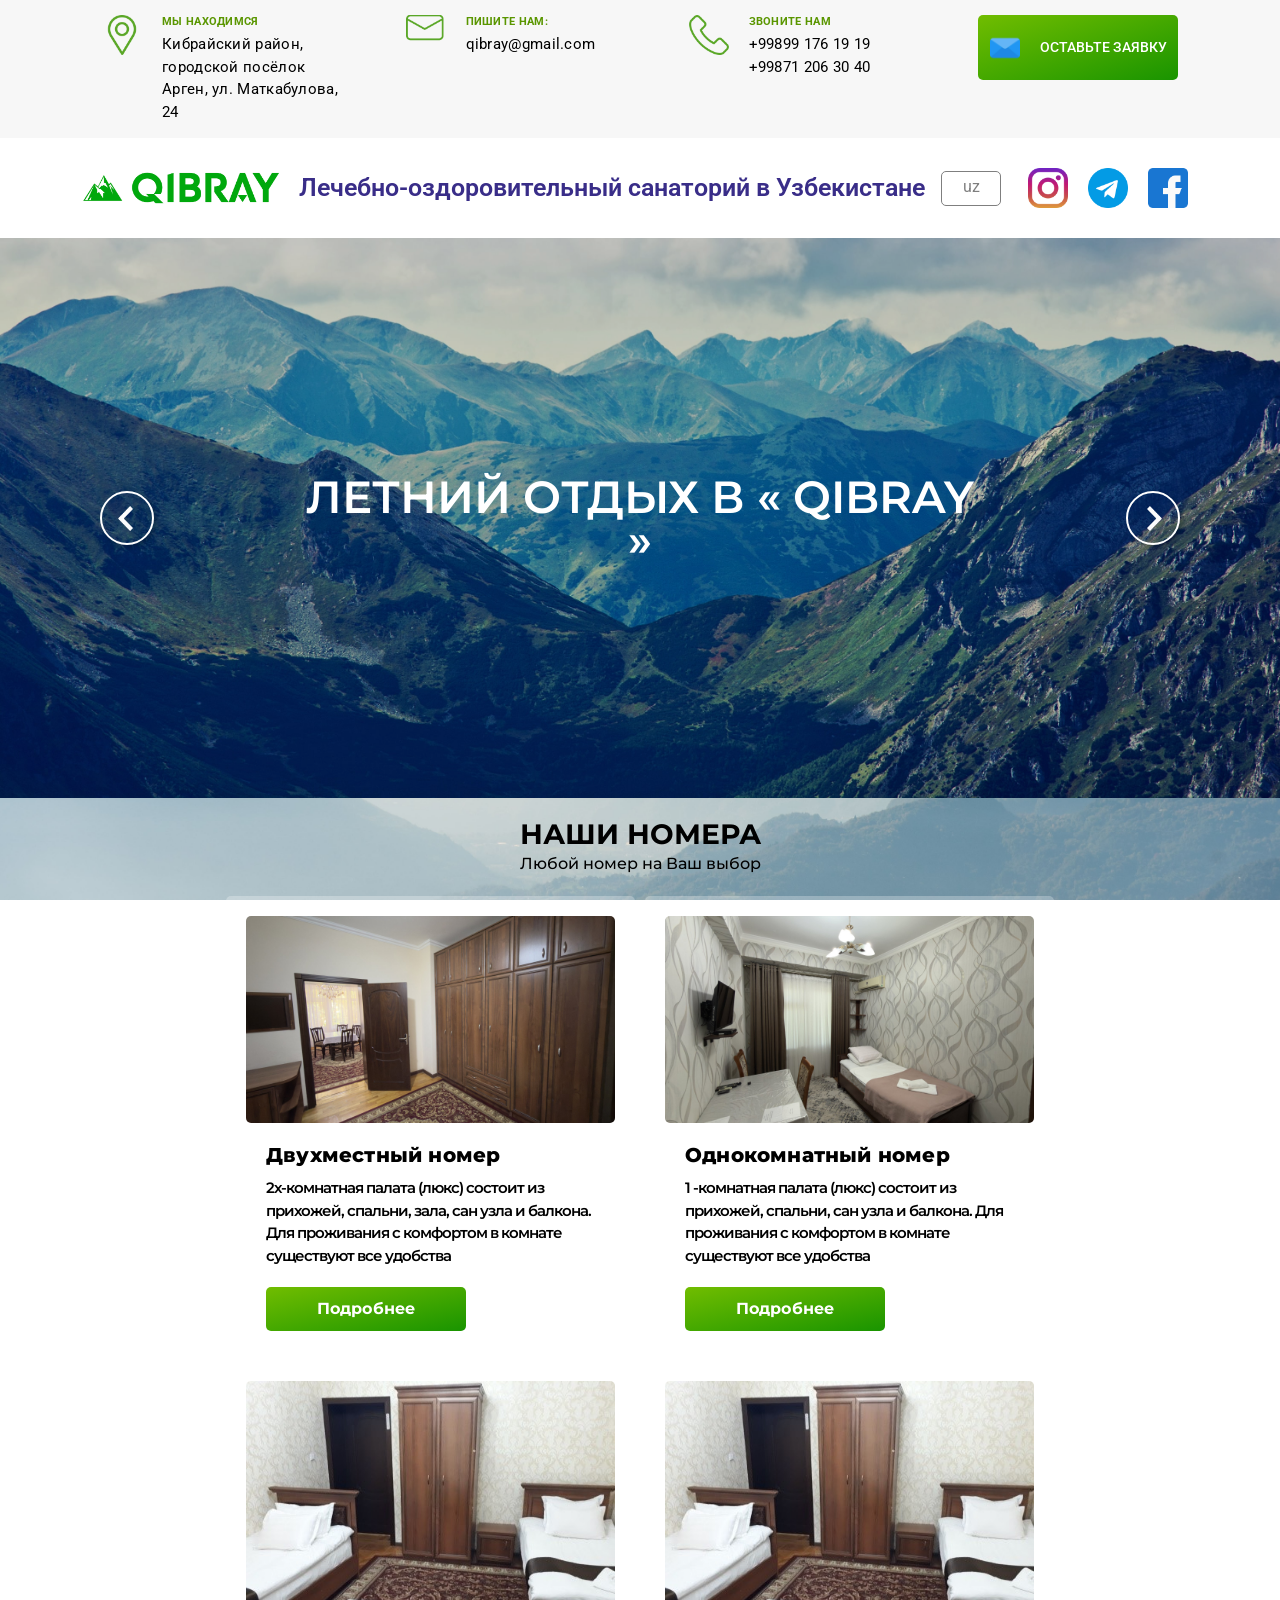
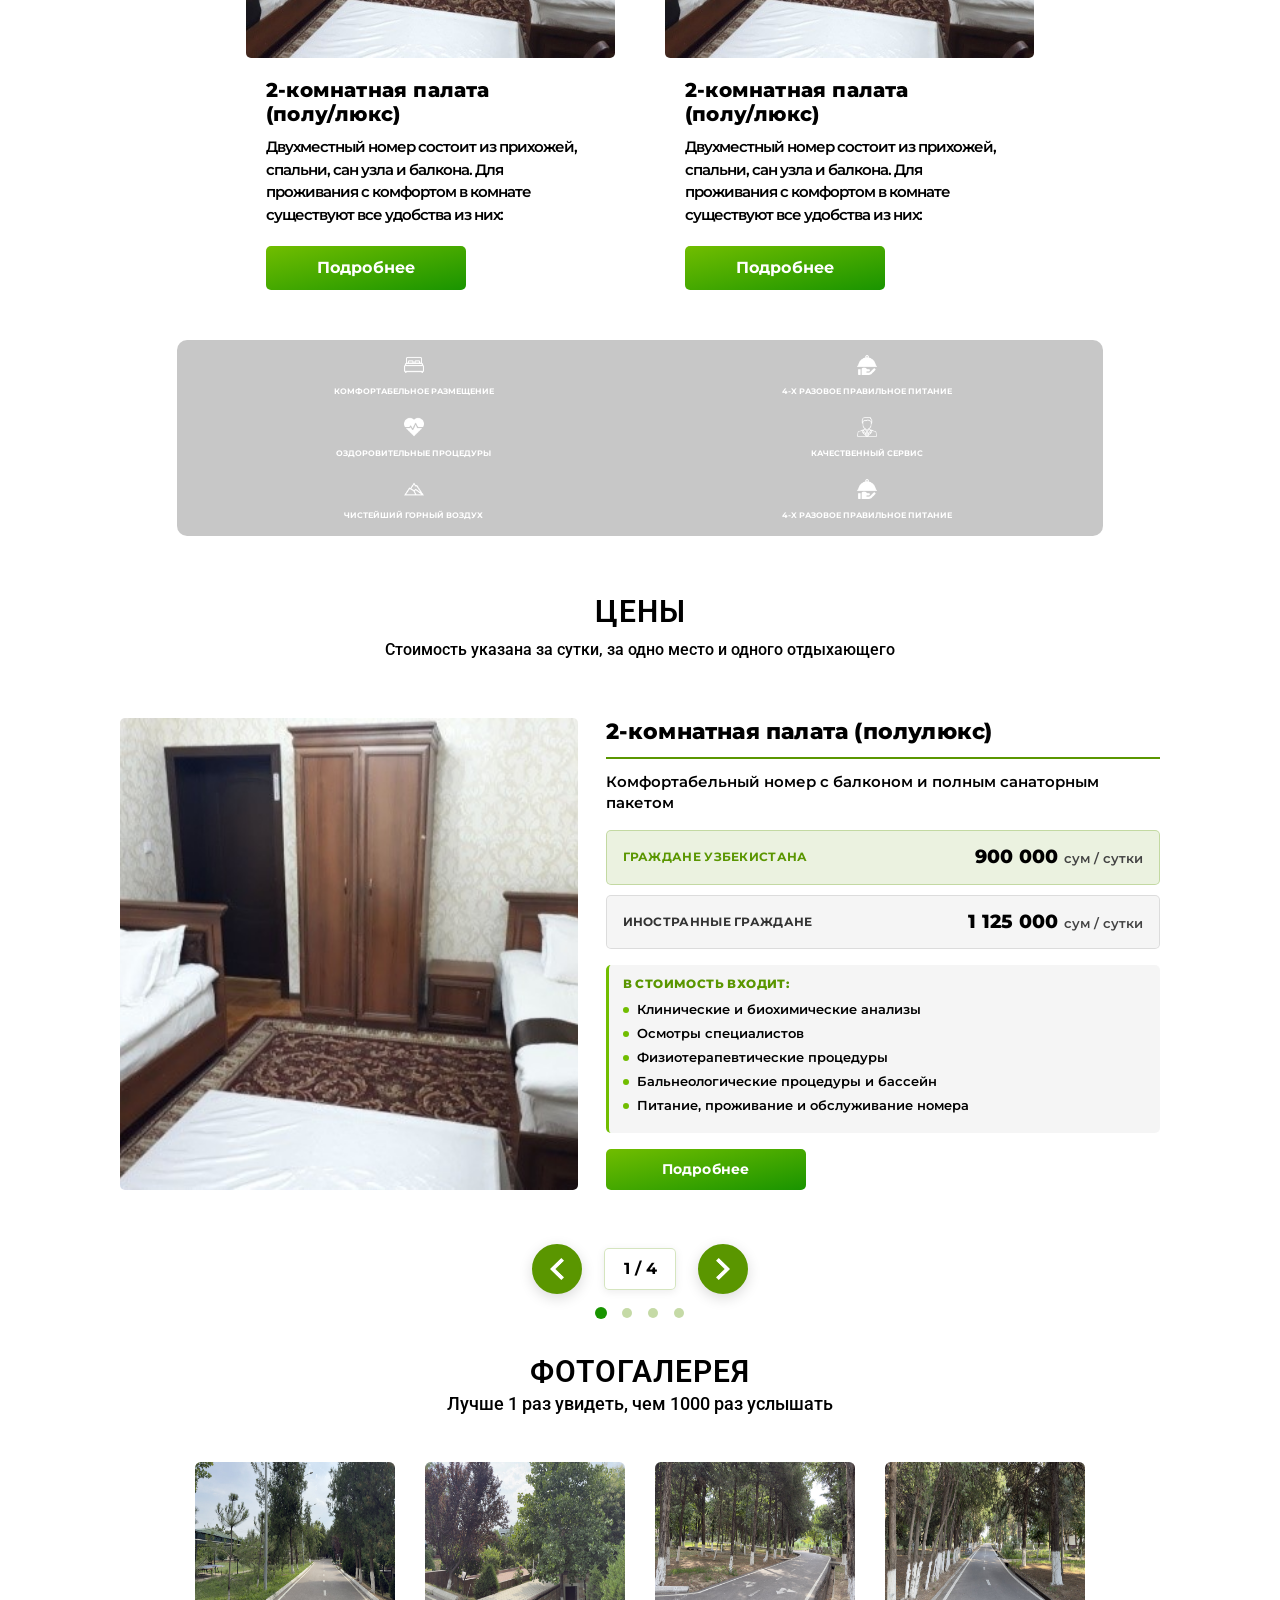
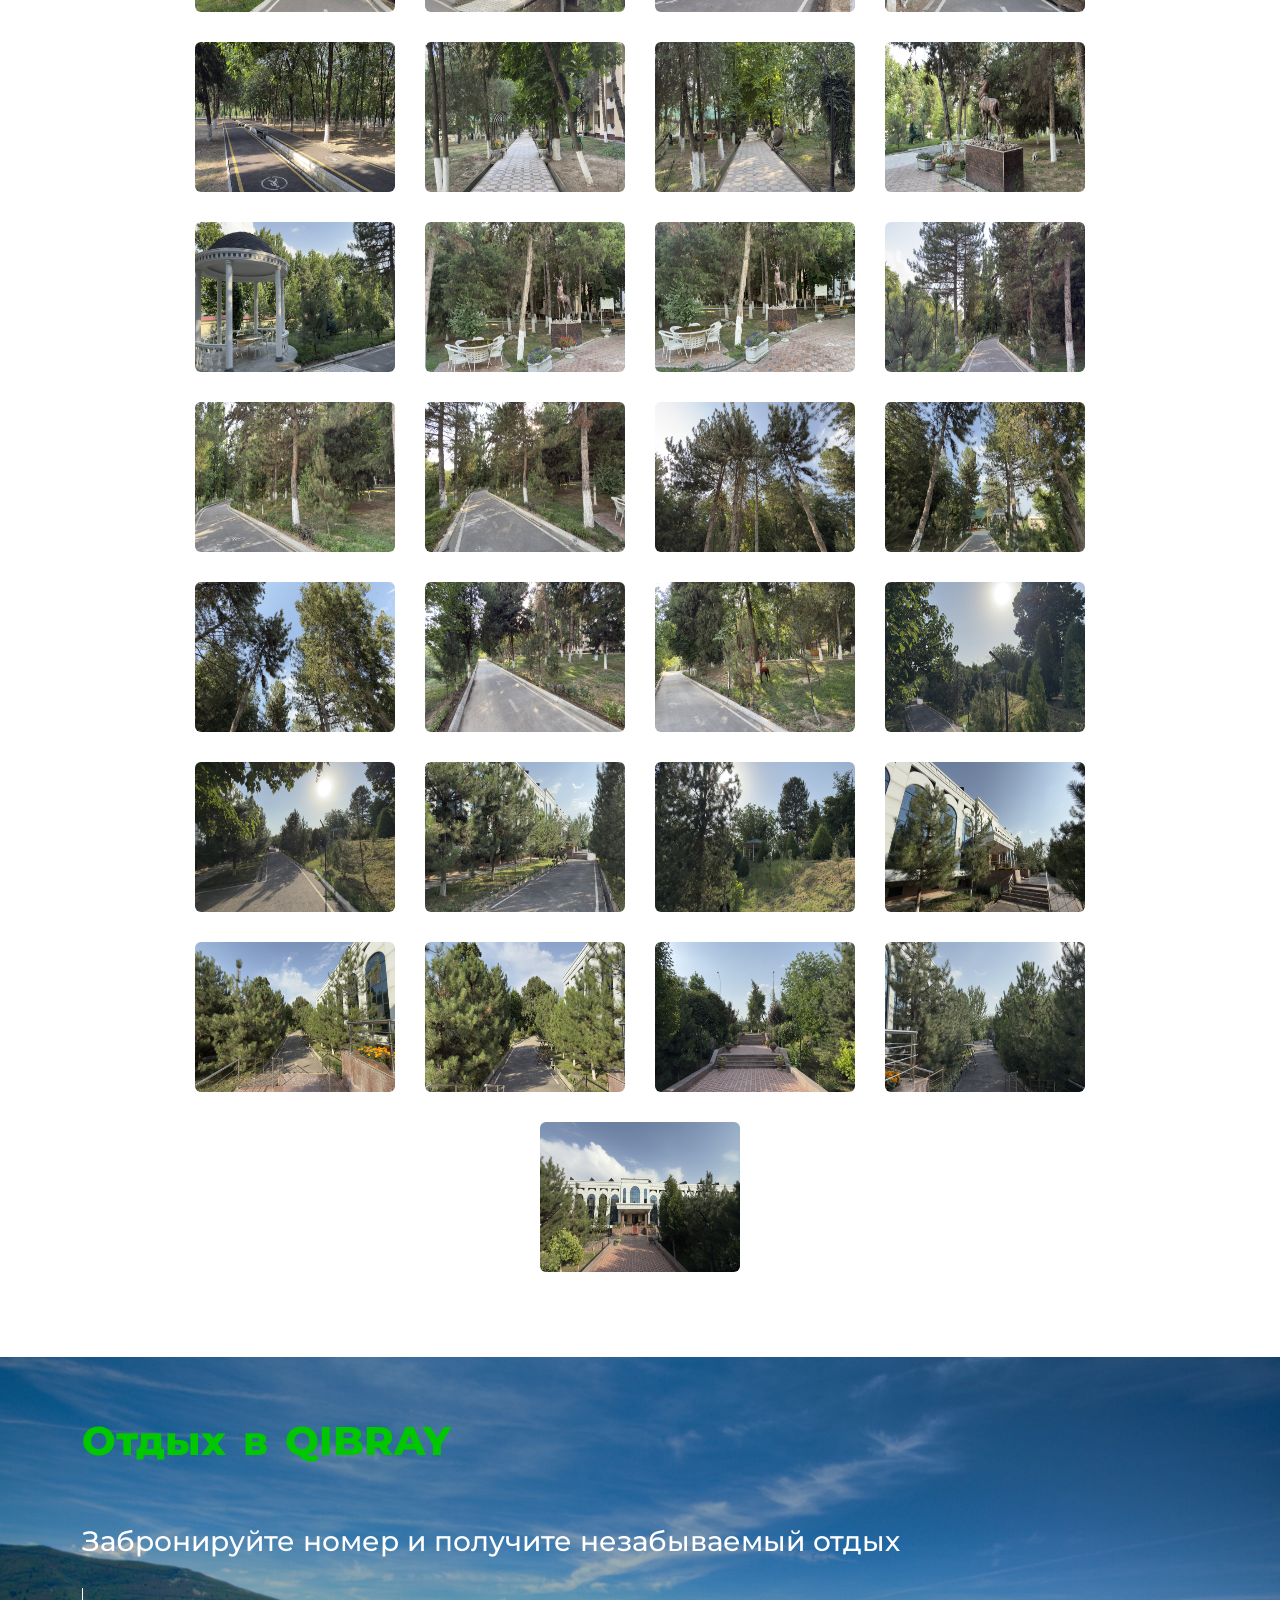
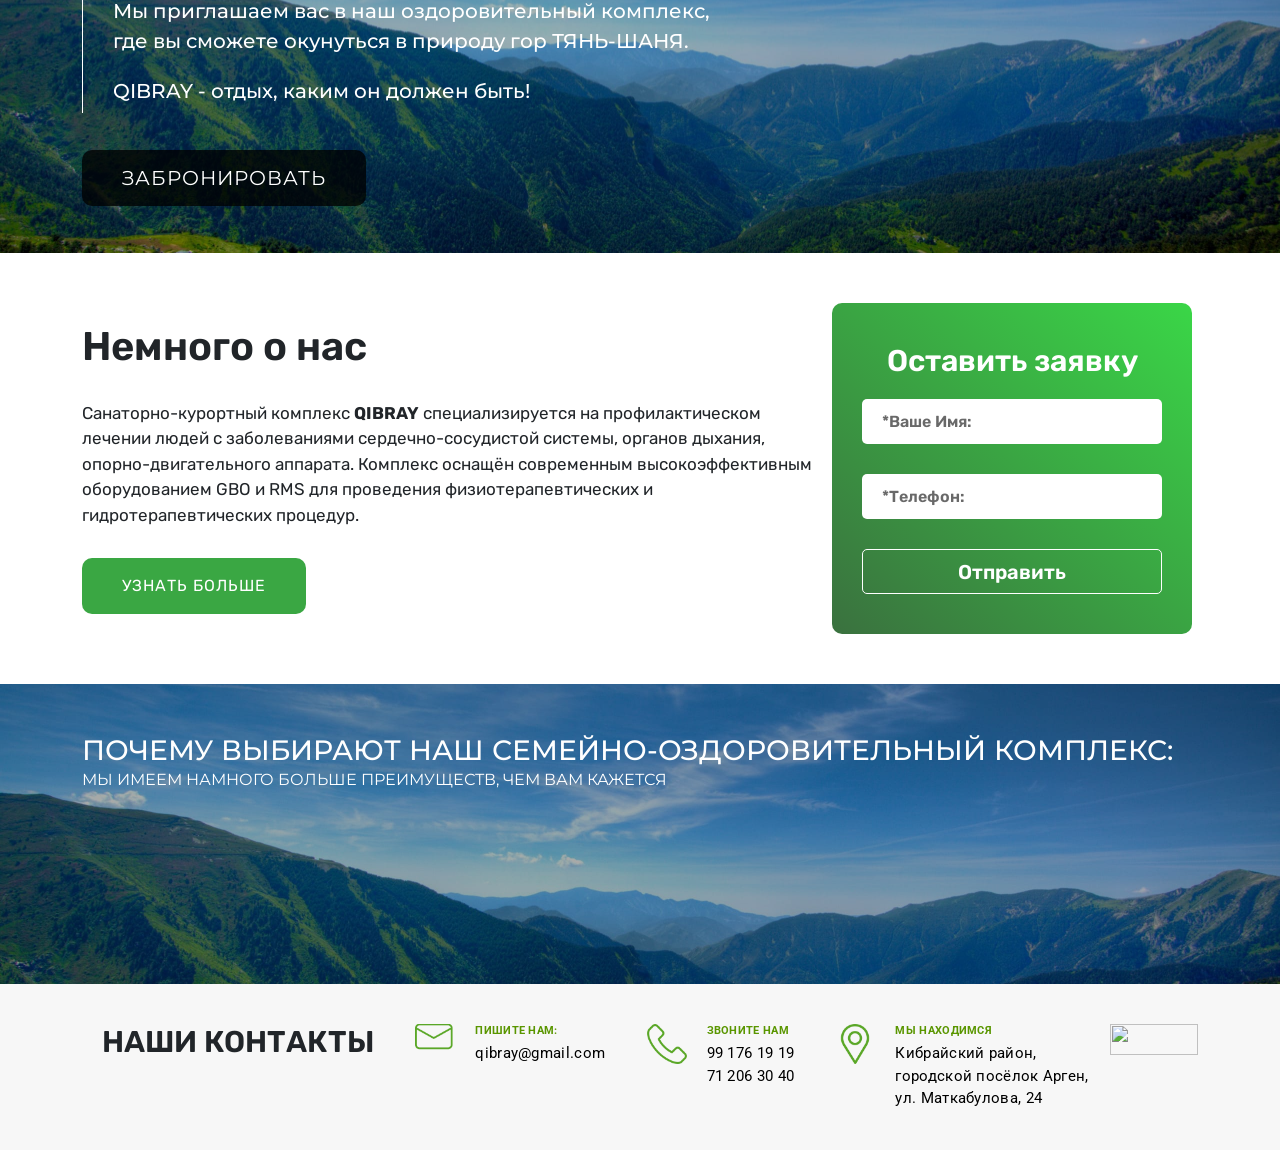
==== commit 3d1e8f42: "Обновление фото и удаление ипотерапии" ====
--- a/html/index.html
+++ b/html/index.html
@@ -213,7 +213,7 @@
                             </div>
                         </div>
                         <div class="num_item">
-                            <img src="img/1plux.png" class="card-img-top" alt="...">
+                            <img src="img/1plux.jpg" class="card-img-top" alt="...">
                             <div class="num_body">
                                 <h3>Однокомнатный номер</h3>
                                 <p>1 -комнатная палата (люкс) состоит из прихожей, спальни, сан узла и балкона. 
@@ -366,7 +366,7 @@
                                 <div class="swiper-slide">
                                     <article class="prices-card">
                                         <div class="prices-card__image">
-                                            <img src="img/1plux.png" alt="">
+                                            <img src="img/1plux.jpg" alt="">
                                         </div>
                                         <div class="prices-card__body">
                                             <h4 data-ru="1-комнатная палата (люкс)" data-uz="Bir xonali lyuks">
@@ -535,49 +535,6 @@
                     </div>
                 </section>
 
-                <div class="health">
-                    <div class="health_txt">
-                        <h3>ЛЕЧЕНИЕ</h3>
-                        <p>Комплекс процедур для полного восстановления организма</p>
-                    </div>
-
-                    <div class="health_div">
-
-                        <div class="num_item col-4">
-                            <img src="img/man-1209275_1920.jpg" class="card-img-top" alt="...">
-                            <div class="num_body">
-                                <h3>Иппотерапия</h3>
-                                <p>Уникальный метод лечения как иппотерапия включен в комплекс оздоровления организма в
-                                    QIBRAY. Данный вид лечения происходит при помощи занятий с лошадьми для
-                                    здоровья людей, особенно, для маленьких пациентов. </p>
-                                <a href="#">Узнать больше </a>
-                            </div>
-                        </div>
-                        <div class="num_item col-4">
-                            <img src="img/mountains-nature-landscape-min.jpg" class="card-img-top" alt="...">
-                            <div class="num_body">
-                                <h3>Иппотерапия</h3>
-                                <p>Уникальный метод лечения как иппотерапия включен в комплекс оздоровления организма в
-                                    QIBRAY. Данный вид лечения происходит при помощи занятий с лошадьми для
-                                    здоровья людей, особенно, для маленьких пациентов. </p>
-                                <a href="#">Узнать больше </a>
-                            </div>
-                        </div>
-                        <div class="num_item col-4">
-                            <img src="img/man-1209275_1920.jpg" class="card-img-top" alt="...">
-                            <div class="num_body">
-                                <h3>Иппотерапия</h3>
-                                <p>Уникальный метод лечения как иппотерапия включен в комплекс оздоровления организма в
-                                    QIBRAY. Данный вид лечения происходит при помощи занятий с лошадьми для
-                                    здоровья людей, особенно, для маленьких пациентов. </p>
-                                <a href="#">Узнать больше </a>
-                            </div>
-                        </div>
-
-                    </div>
-
-                </div>
-
                 <div class="galery">
                     <div class="health_txt">
                         <h3>ФОТОГАЛЕРЕЯ</h3>
@@ -587,31 +544,31 @@
                     <div class="gallery_div flex flex-wrap justify-center max-w-5xl mx-auto px-6">
                         <a data-fancybox="gallery" href="img/galery1.jpg">
                             <img class="rounded" src="img/galery1.jpg" alt="">
-                        </a>       
+                        </a>
                         <a data-fancybox="gallery" href="img/galery2.jpg">
                             <img class="rounded" src="img/galery2.jpg" alt="">
                         </a>
                         <a data-fancybox="gallery" href="img/galery3.jpg">
                             <img class="rounded" src="img/galery3.jpg" alt="">
-                        </a>       
+                        </a>
                         <a data-fancybox="gallery" href="img/galery4.jpg">
                             <img class="rounded" src="img/galery4.jpg" alt="">
                         </a>
                         <a data-fancybox="gallery" href="img/galery5.jpg">
                             <img class="rounded" src="img/galery5.jpg" alt="">
-                        </a>       
+                        </a>
                         <a data-fancybox="gallery" href="img/galery6.jpg">
                             <img class="rounded" src="img/galery6.jpg" alt="">
                         </a>
                         <a data-fancybox="gallery" href="img/galery7.jpg">
                             <img class="rounded" src="img/galery7.jpg" alt="">
-                        </a>       
+                        </a>
                         <a data-fancybox="gallery" href="img/galery8.jpg">
                             <img class="rounded" src="img/galery8.jpg" alt="">
                         </a>
                         <a data-fancybox="gallery" href="img/galery9.jpg">
                             <img class="rounded" src="img/galery9.jpg" alt="">
-                        </a>       
+                        </a>
                         <a data-fancybox="gallery" href="img/galery10.jpg">
                             <img class="rounded" src="img/galery10.jpg" alt="">
                         </a>
@@ -620,17 +577,58 @@
                         </a>
                         <a data-fancybox="gallery" href="img/galery12.jpg">
                             <img class="rounded" src="img/galery12.jpg" alt="">
-                        </a>       
+                        </a>
                         <a data-fancybox="gallery" href="img/galery13.jpg">
                             <img class="rounded" src="img/galery13.jpg" alt="">
                         </a>
                         <a data-fancybox="gallery" href="img/galery14.jpg">
                             <img class="rounded" src="img/galery14.jpg" alt="">
-                        </a>       
+                        </a>
                         <a data-fancybox="gallery" href="img/galery15.jpg">
                             <img class="rounded" src="img/galery15.jpg" alt="">
                         </a>
-                        
+                        <a data-fancybox="gallery" href="img/galery16.jpg">
+                            <img class="rounded" src="img/galery16.jpg" alt="">
+                        </a>
+                        <a data-fancybox="gallery" href="img/galery17.jpg">
+                            <img class="rounded" src="img/galery17.jpg" alt="">
+                        </a>
+                        <a data-fancybox="gallery" href="img/galery18.jpg">
+                            <img class="rounded" src="img/galery18.jpg" alt="">
+                        </a>
+                        <a data-fancybox="gallery" href="img/galery19.jpg">
+                            <img class="rounded" src="img/galery19.jpg" alt="">
+                        </a>
+                        <a data-fancybox="gallery" href="img/galery20.jpg">
+                            <img class="rounded" src="img/galery20.jpg" alt="">
+                        </a>
+                        <a data-fancybox="gallery" href="img/galery21.jpg">
+                            <img class="rounded" src="img/galery21.jpg" alt="">
+                        </a>
+                        <a data-fancybox="gallery" href="img/galery22.jpg">
+                            <img class="rounded" src="img/galery22.jpg" alt="">
+                        </a>
+                        <a data-fancybox="gallery" href="img/galery23.jpg">
+                            <img class="rounded" src="img/galery23.jpg" alt="">
+                        </a>
+                        <a data-fancybox="gallery" href="img/galery24.jpg">
+                            <img class="rounded" src="img/galery24.jpg" alt="">
+                        </a>
+                        <a data-fancybox="gallery" href="img/galery25.jpg">
+                            <img class="rounded" src="img/galery25.jpg" alt="">
+                        </a>
+                        <a data-fancybox="gallery" href="img/galery26.jpg">
+                            <img class="rounded" src="img/galery26.jpg" alt="">
+                        </a>
+                        <a data-fancybox="gallery" href="img/galery27.jpg">
+                            <img class="rounded" src="img/galery27.jpg" alt="">
+                        </a>
+                        <a data-fancybox="gallery" href="img/galery28.jpg">
+                            <img class="rounded" src="img/galery28.jpg" alt="">
+                        </a>
+                        <a data-fancybox="gallery" href="img/galery29.jpg">
+                            <img class="rounded" src="img/galery29.jpg" alt="">
+                        </a>
                     </div>
                     <!-- <a href="#">Смотреть все фото</a> -->
                 </div>
